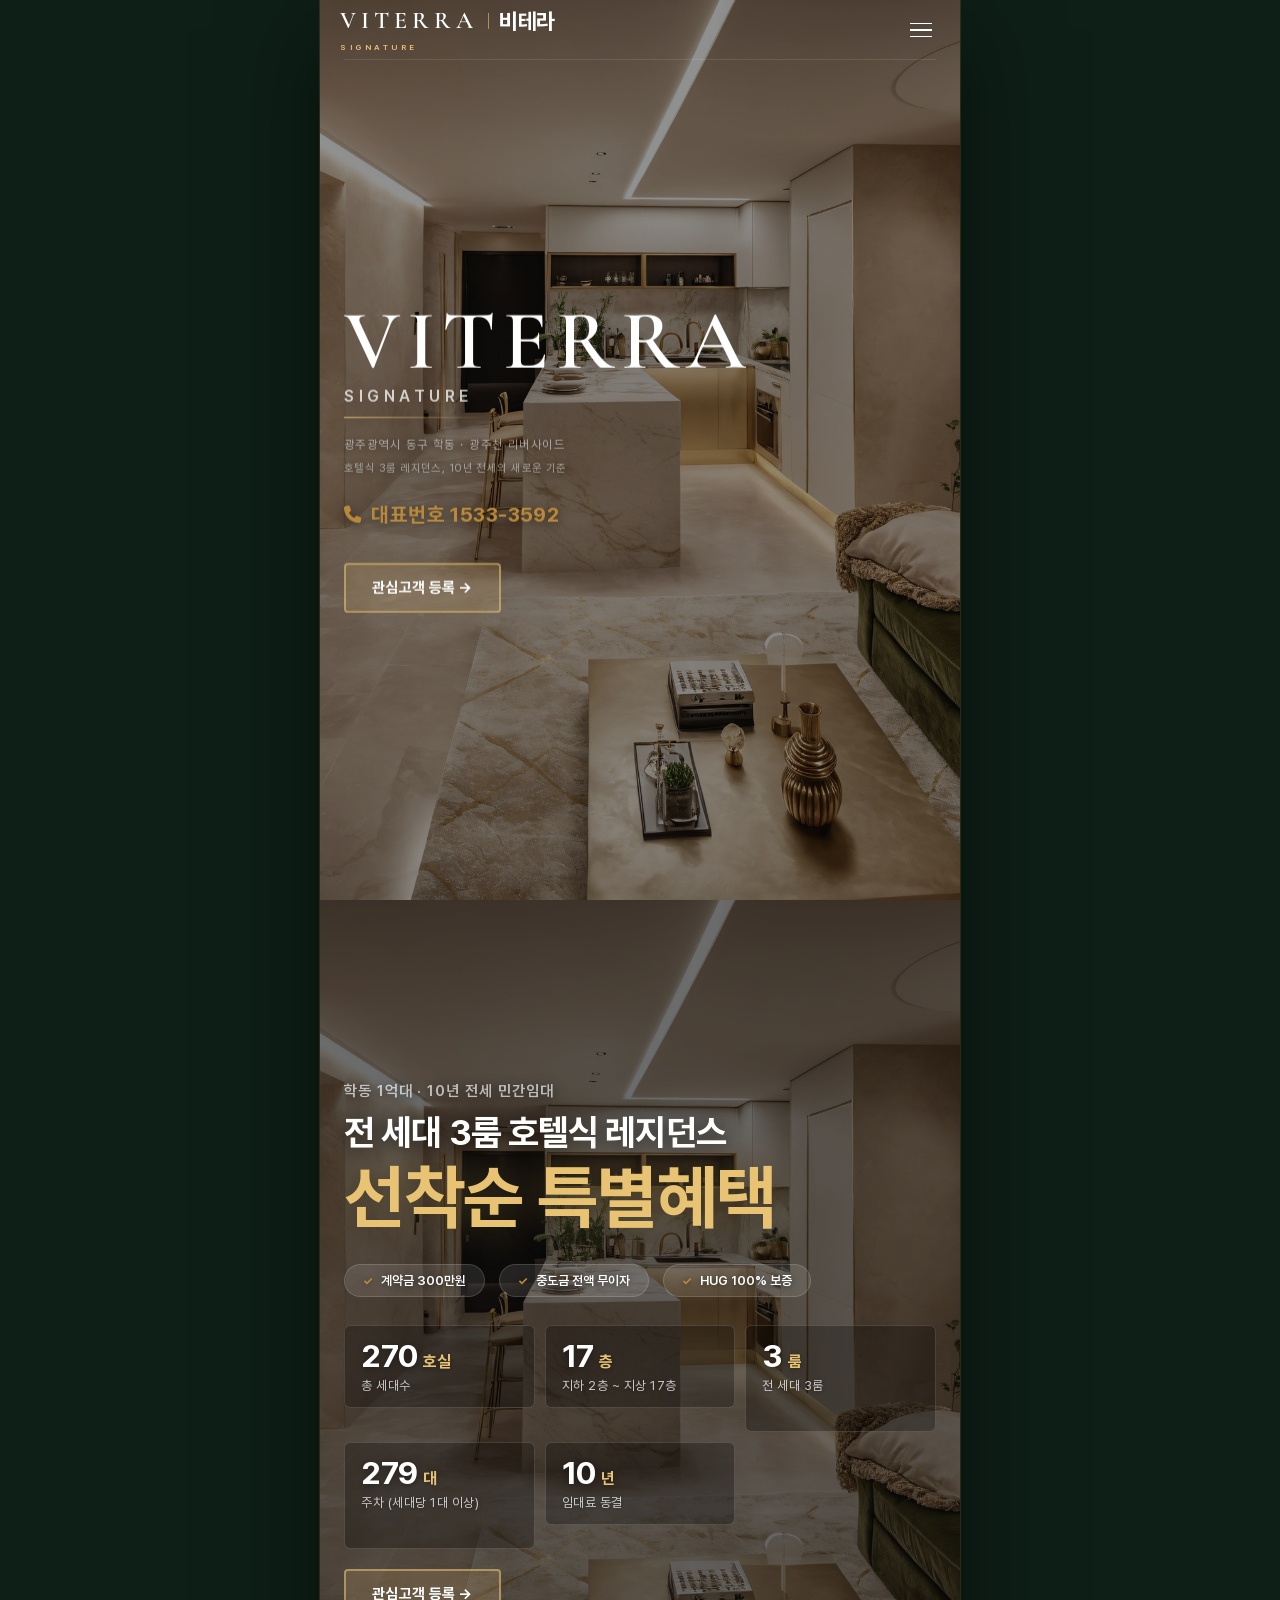
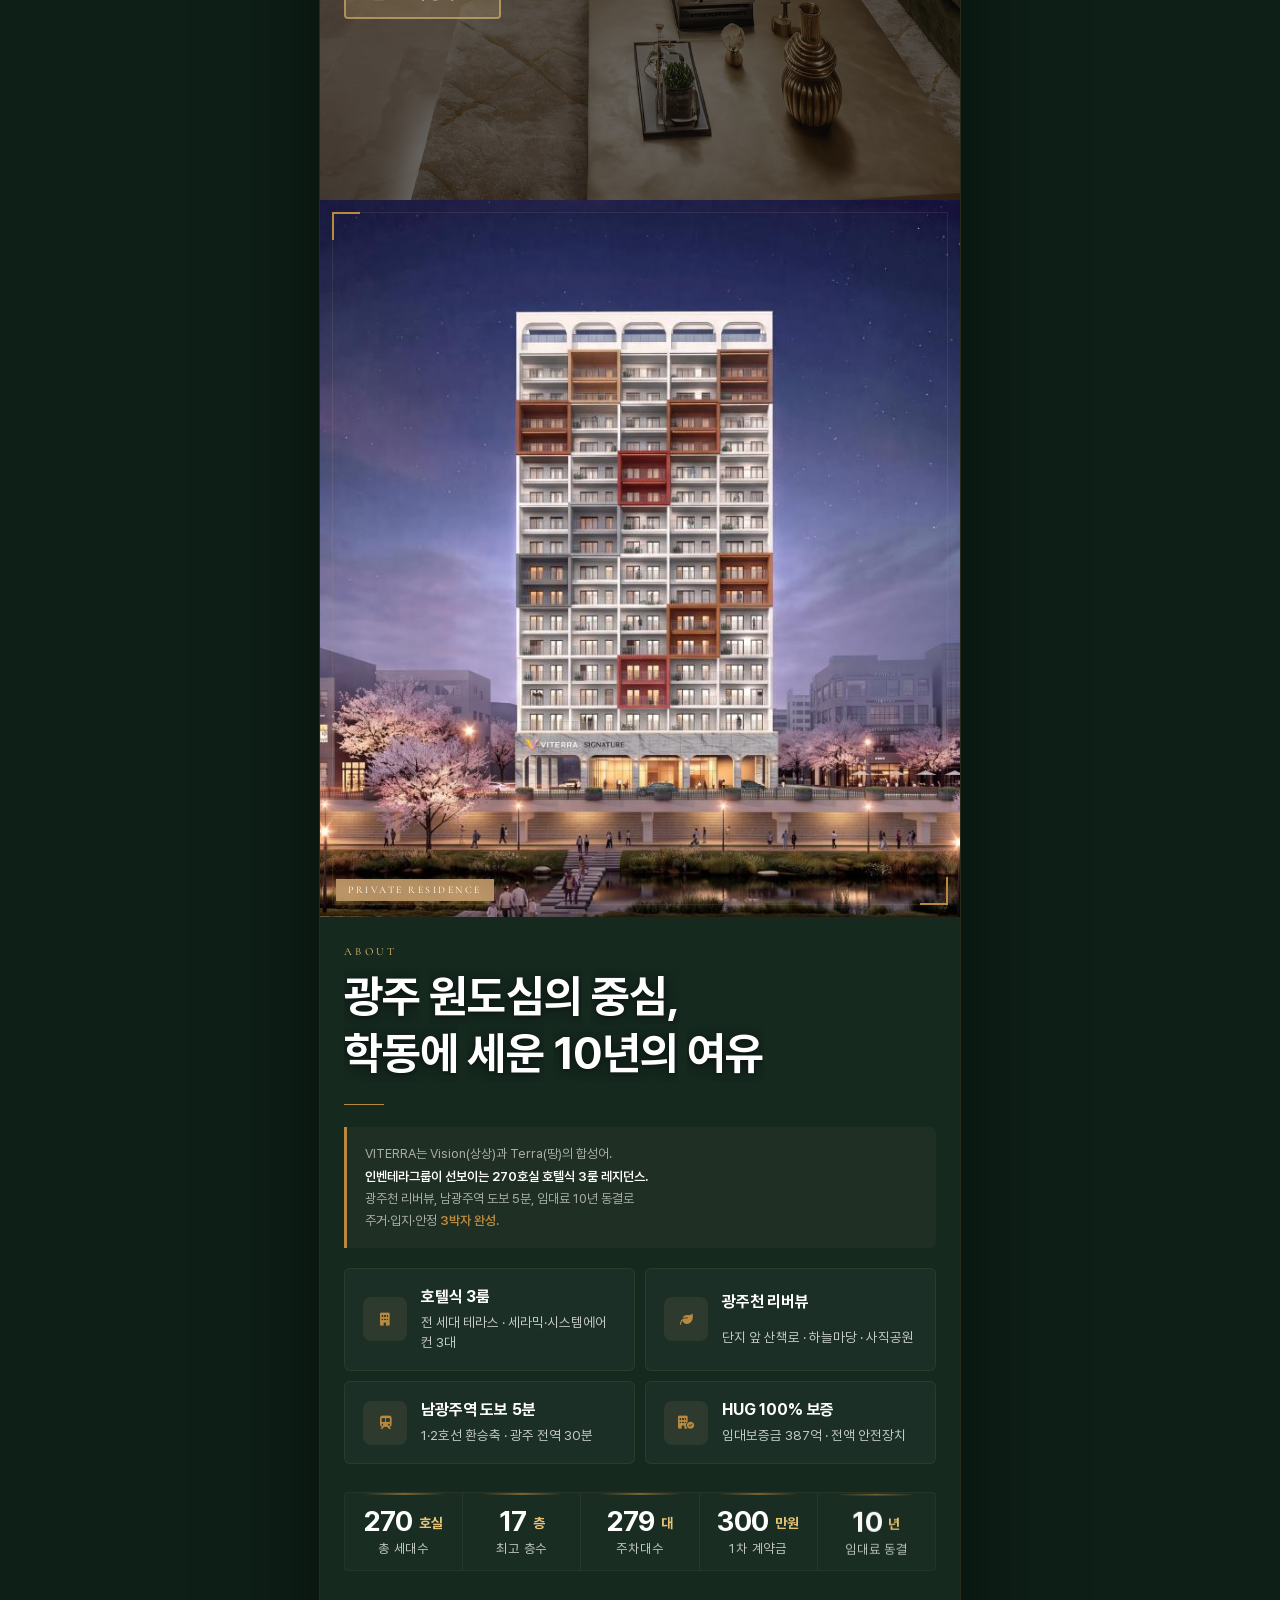
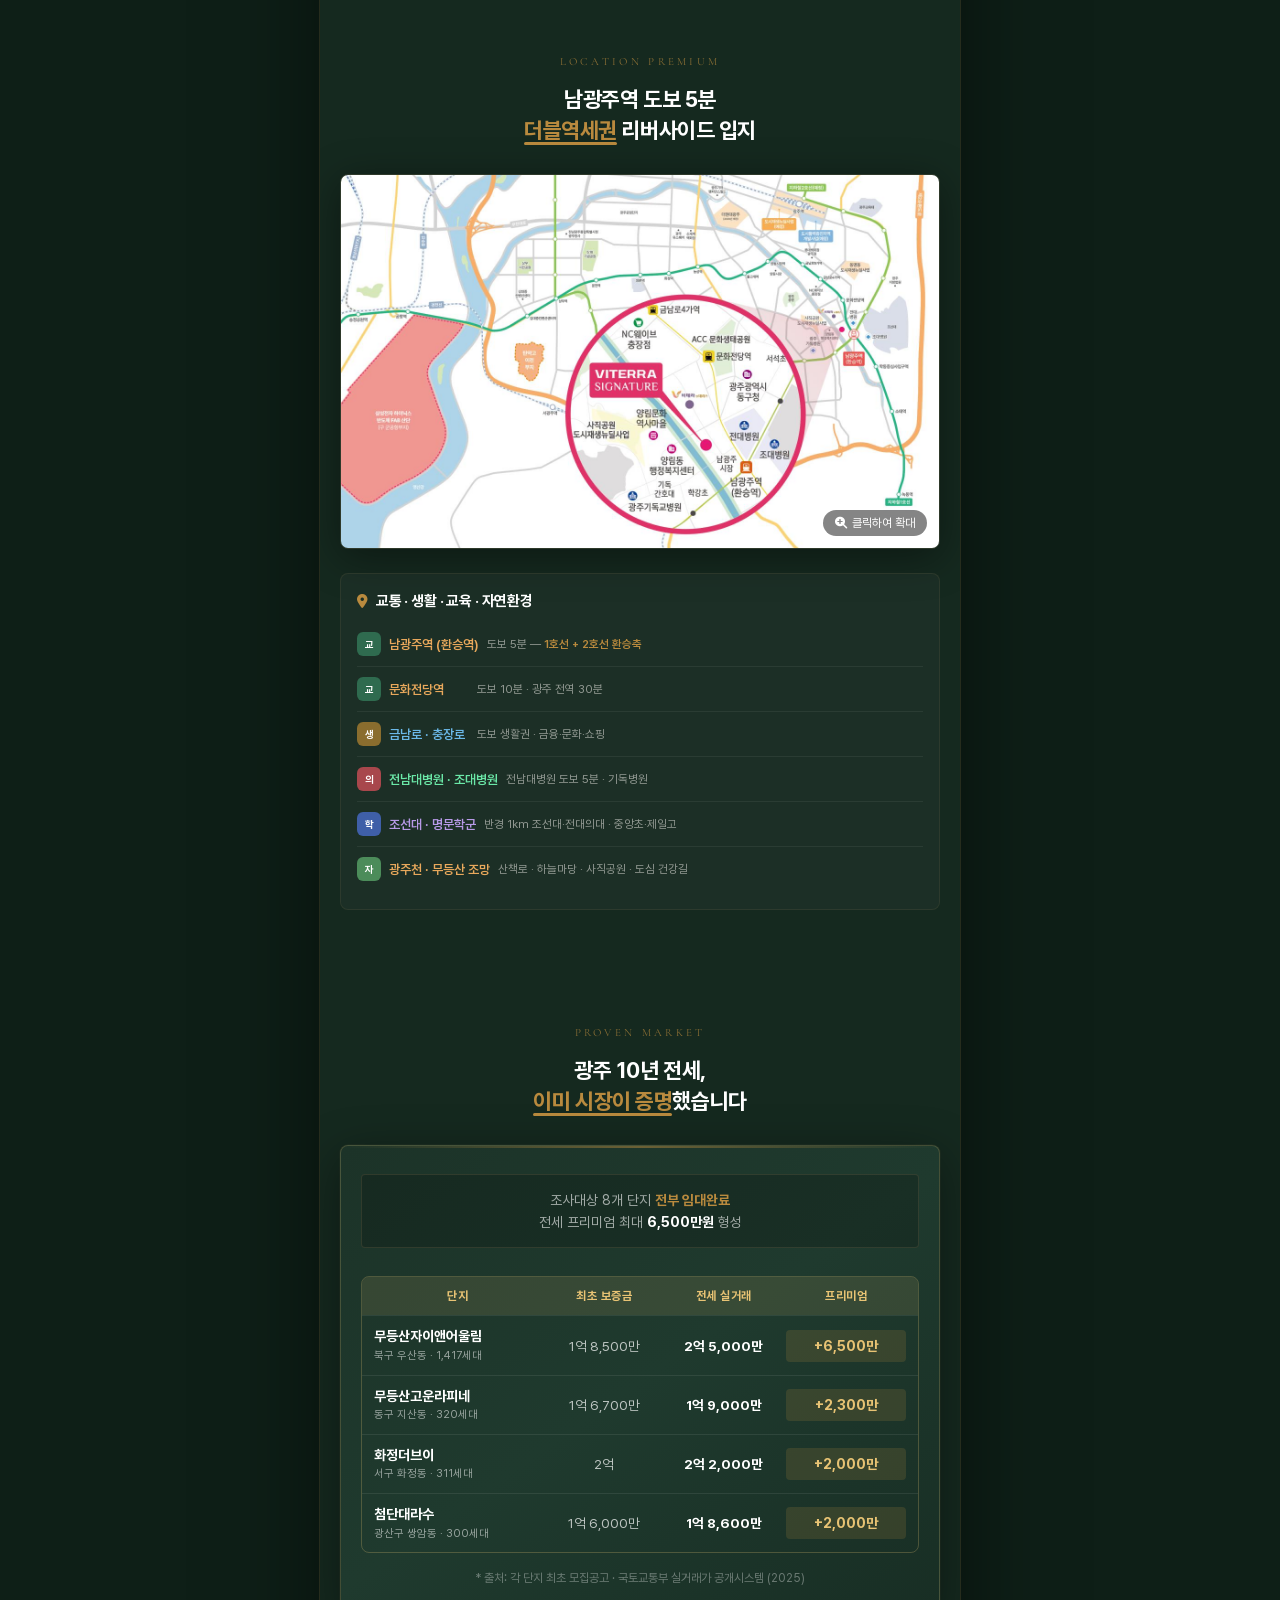
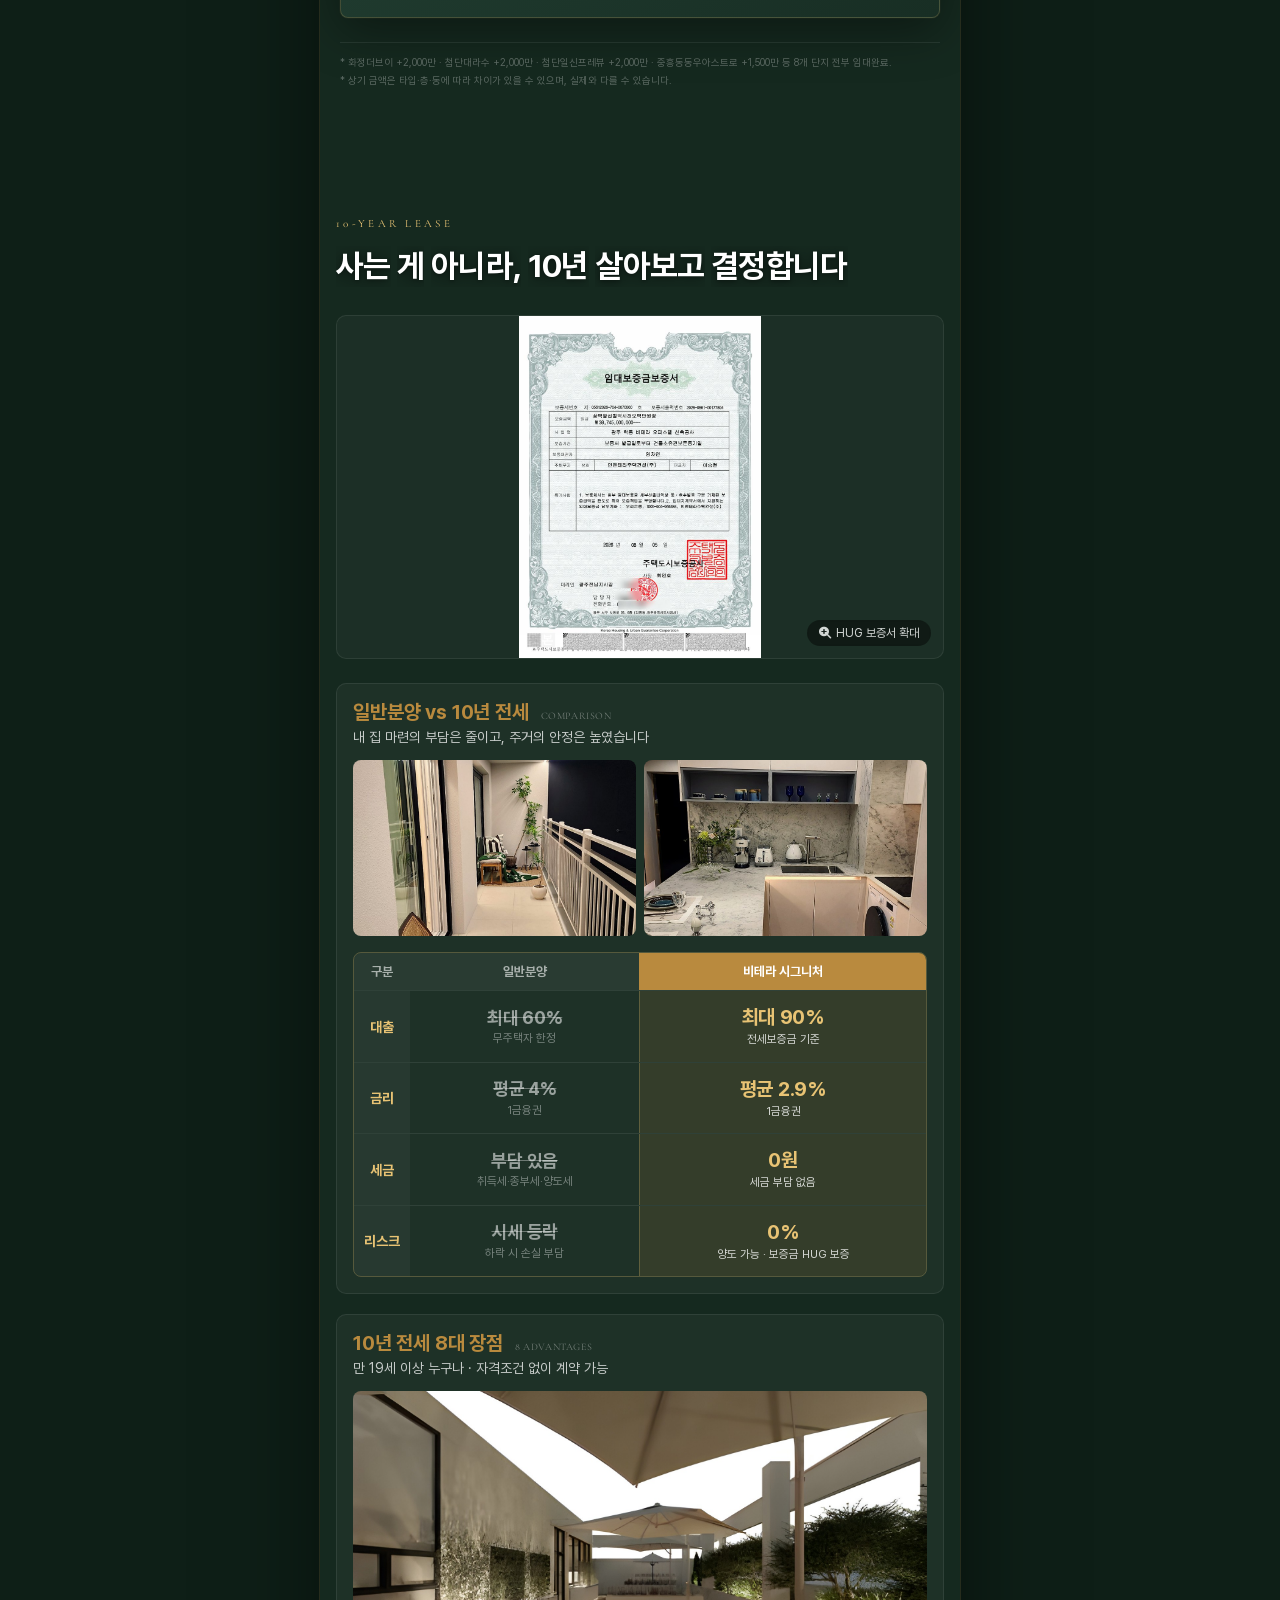
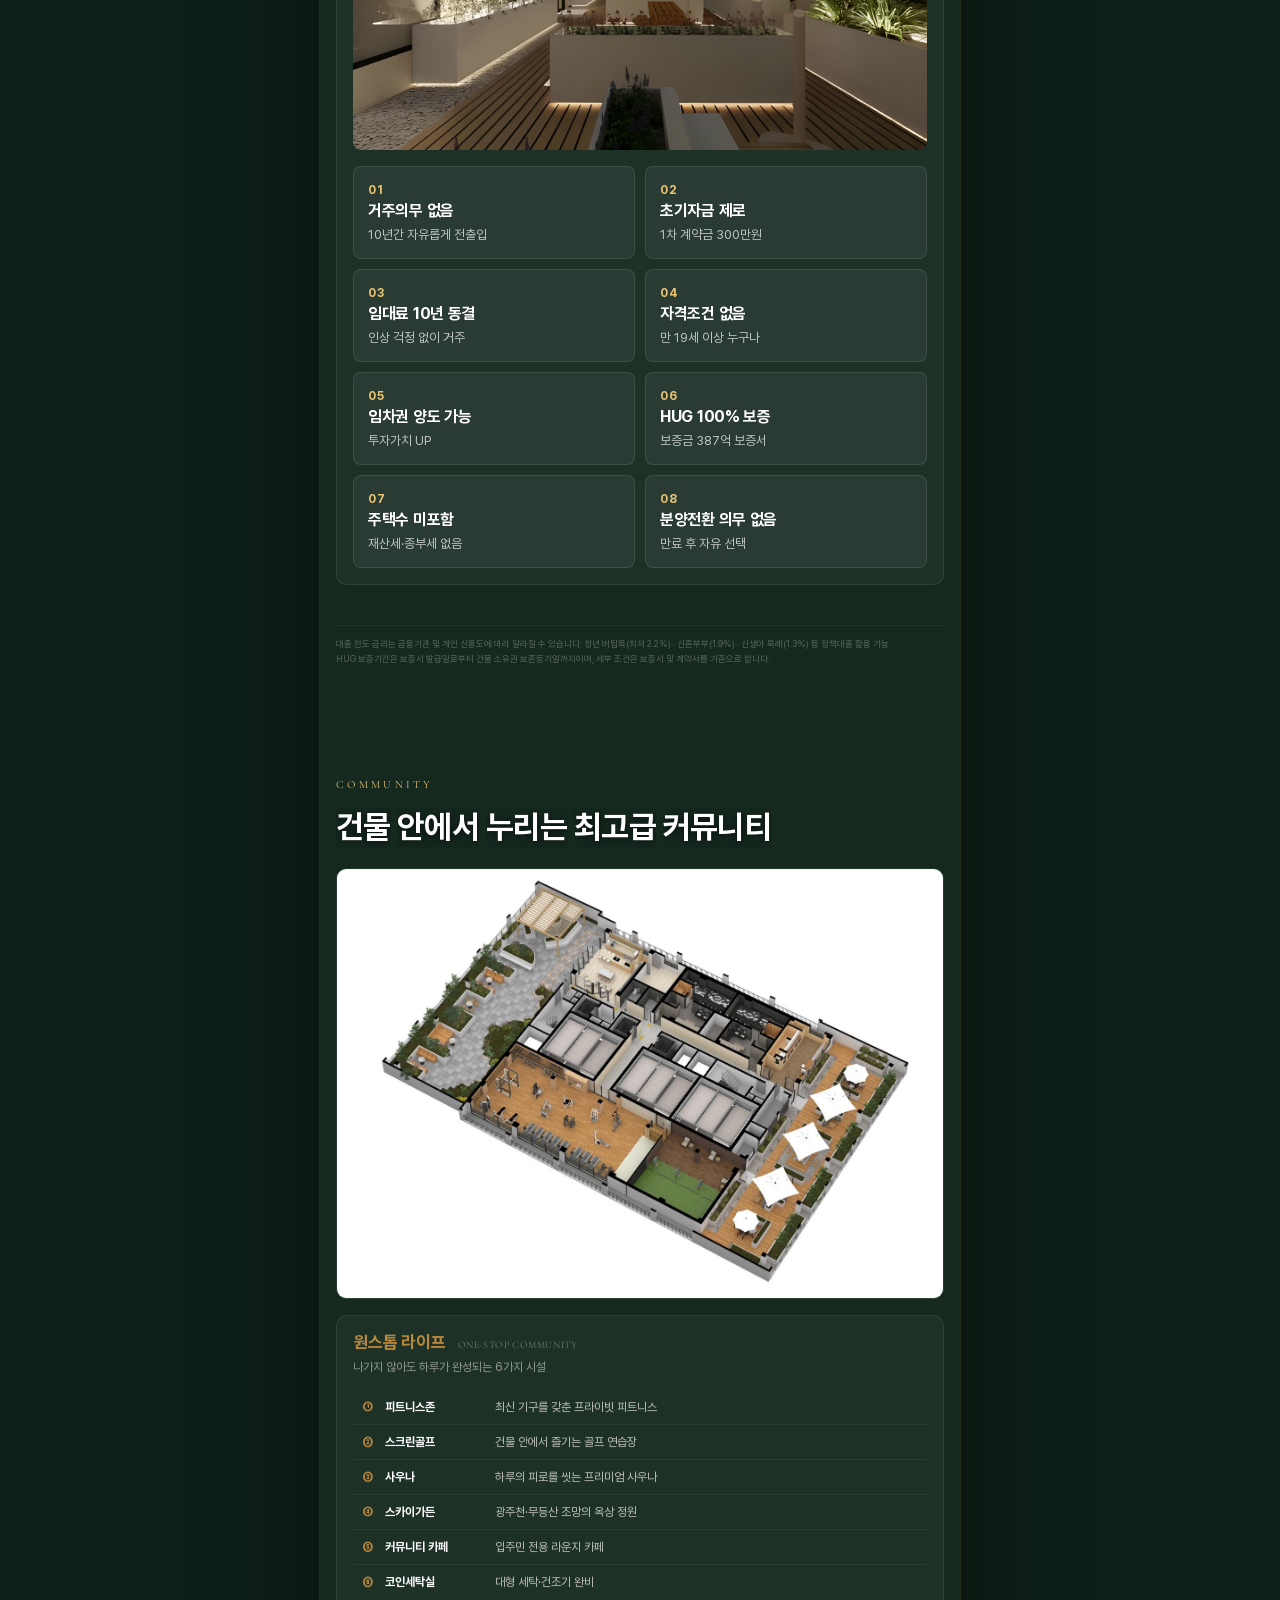
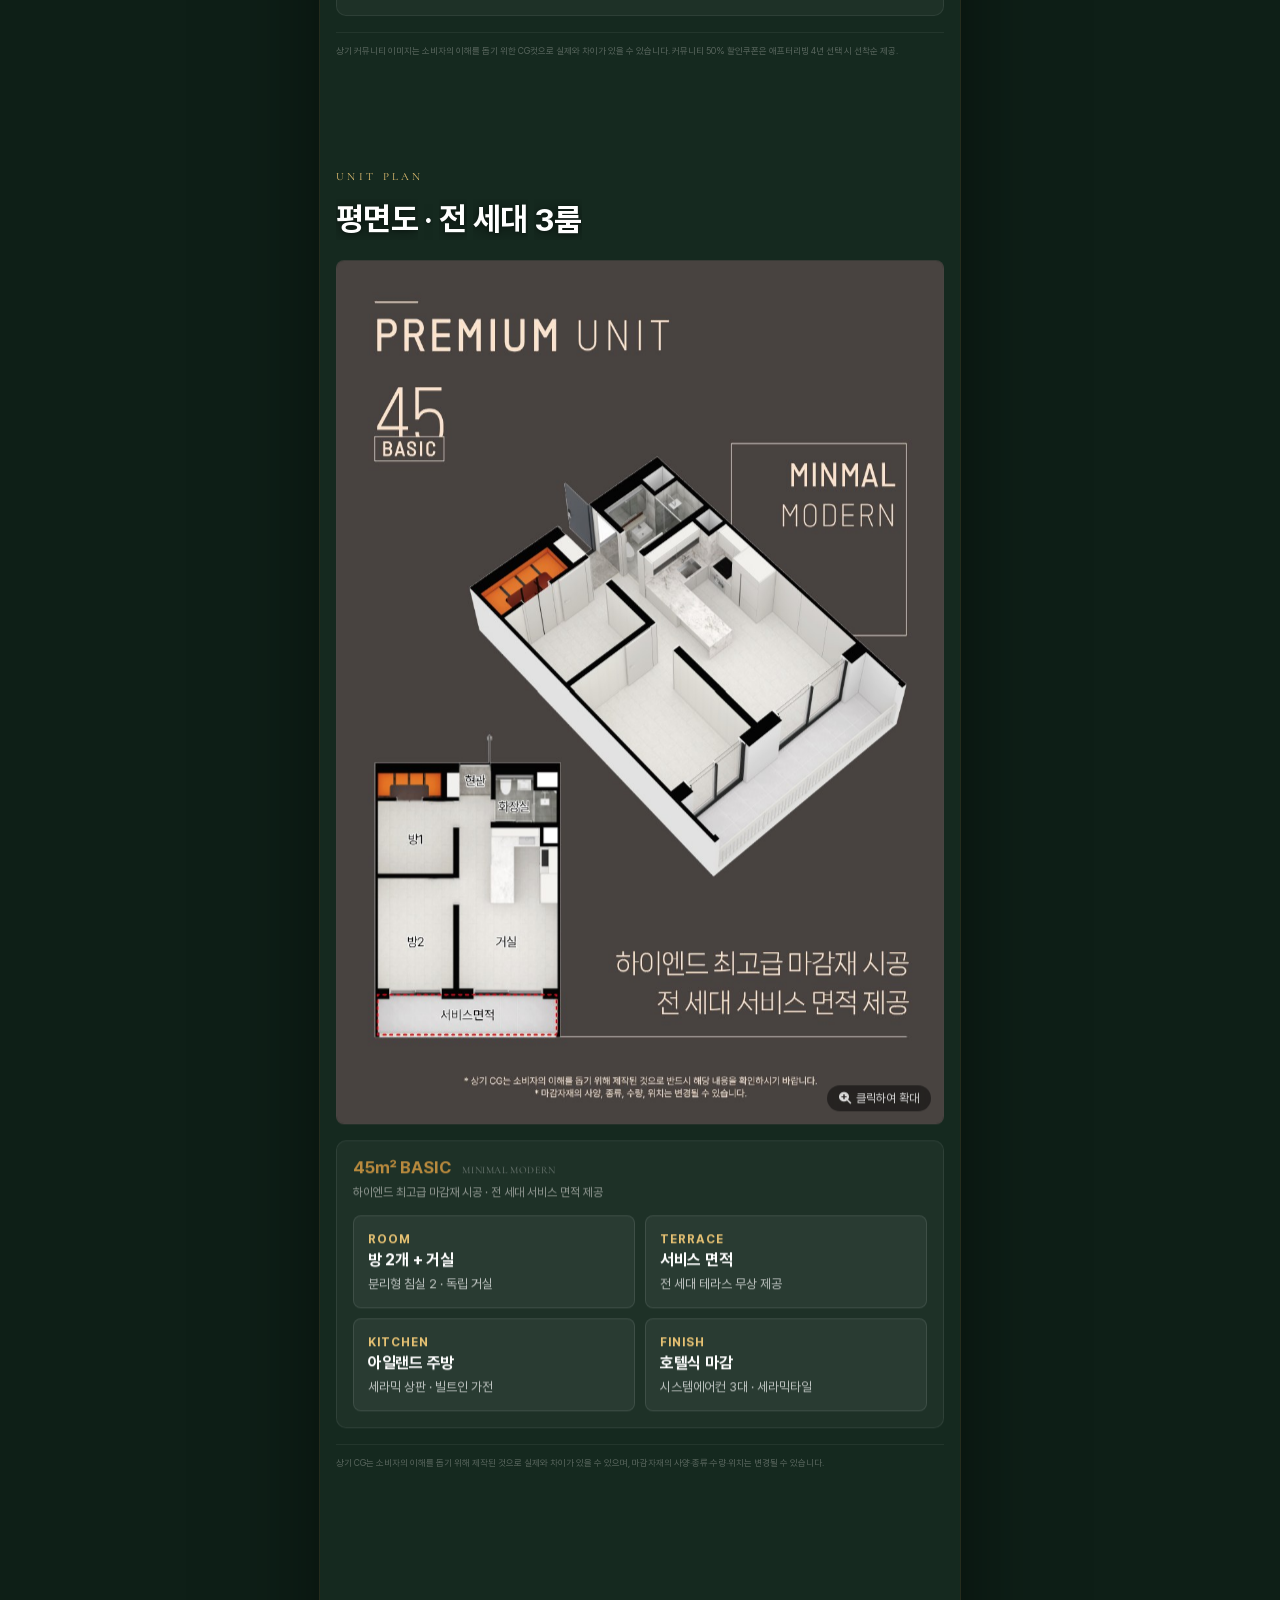
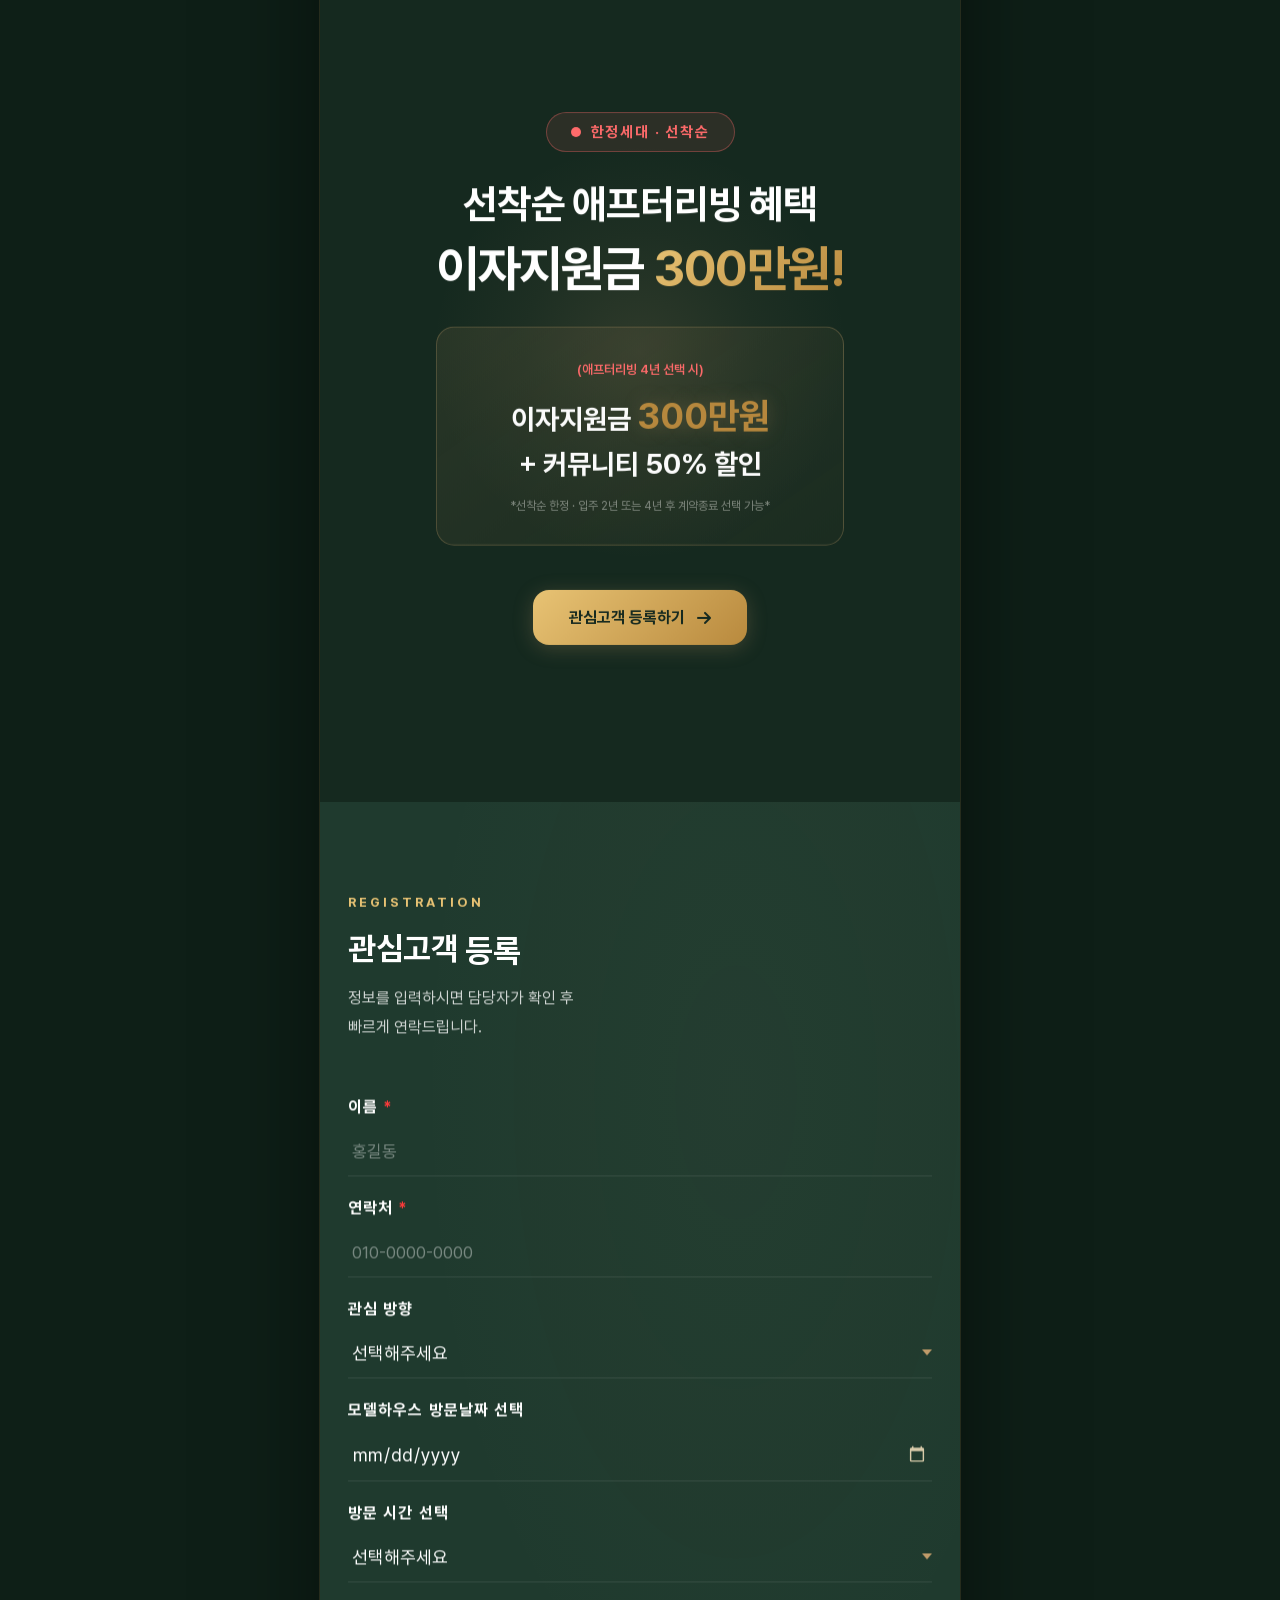
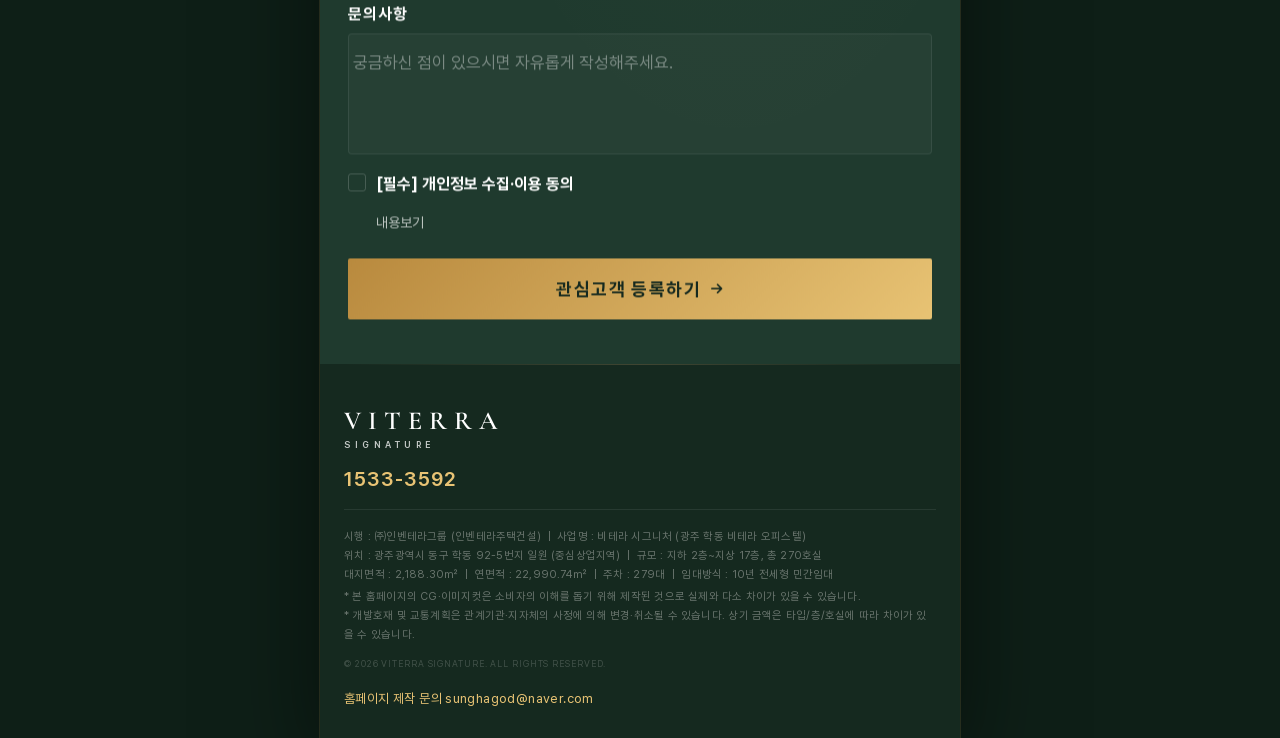
==== public/index.html @ c1ef3bd3 "코드리뷰 반영: 폼 응답 판독(cors), GAS 가드 우선·락·검증후 카운트·기록후 중복키, gas/ 배포 제외(public/ 분리), CSP 단일화 Co-Authored-By:" ====
<!DOCTYPE html>
<html lang="ko">
<head>
  <meta charset="UTF-8">
  <meta name="viewport" content="width=device-width, initial-scale=1.0">
  <meta name="description" content="비테라 시그니처 — 광주 동구 학동 1억대 10년 전세, 전 세대 3룸 호텔식 레지던스. 계약금 300만원, 중도금 무이자, HUG 100% 보증">
  <meta property="og:title" content="비테라 시그니처 | 학동 1억대 10년 전세 · 호텔식 3룸 레지던스">
  <meta property="og:description" content="광주 동구 학동 270호실 — 계약금 300만원, 중도금 무이자, HUG 100% 보증, 임대료 10년 동결">
  <meta property="og:image" content="https://viterra-signature.com/assets/img/og-image.jpg">
  <meta property="og:image:width" content="1200">
  <meta property="og:image:height" content="630">
  <meta property="og:image:type" content="image/jpeg">
  <meta property="og:url" content="https://viterra-signature.com">
  <meta property="og:site_name" content="비테라 시그니처">
  <meta name="twitter:title" content="비테라 시그니처 | 학동 1억대 10년 전세 · 호텔식 3룸 레지던스">
  <meta name="twitter:description" content="전 세대 3룸 호텔식 레지던스 · 계약금 300만원 · 중도금 무이자 · HUG 100% 보증 · 대표번호 1533-3592">
  <meta name="twitter:image" content="https://viterra-signature.com/assets/img/og-image.jpg">
  <link rel="canonical" href="https://viterra-signature.com">
  <meta property="og:type" content="website">
  <meta property="og:locale" content="ko_KR">
  <meta name="twitter:card" content="summary_large_image">
  <meta name="referrer" content="strict-origin-when-cross-origin">
  <title>비테라 시그니처 | 학동 1억대 10년 전세 · 호텔식 3룸 레지던스</title>
  <link rel="preload" href="css/fonts/Pretendard-Regular.woff2" as="font" type="font/woff2" crossorigin>
  <link rel="preload" href="css/webfonts/fa-solid-900.woff2" as="font" type="font/woff2" crossorigin>
  <link rel="stylesheet" href="css/fonts.css?v=2">
  <link rel="stylesheet" href="css/fa.local.css?v=20260402">
  <link rel="stylesheet" href="css/style.css?v=v4a">
  <link rel="stylesheet" href="css/theme.css?v=21">
</head>
<body>

<!-- ── 커스텀 커서 ──────────────────────────── -->
<div id="cursor">
  <div class="cursor-ring"></div>
  <div class="cursor-dot"></div>
</div>

<!-- ── 헤더 ───────────────────────────────── -->
<header id="header" data-theme="dark">
  <div class="hd-inner">
    <a class="logo" id="logoLink">
      <span class="brand-mark brand-mark--ko"><span class="bm-row"><span class="bm-en">VITERRA</span><span class="bm-sep"></span><span class="bm-ko">비테라</span></span><span class="bm-sub">SIGNATURE</span></span>
    </a>
    <nav class="gnb" aria-label="메인 내비게이션">
      <a data-go="1" role="button" tabindex="0">단지소개</a>
      <a data-go="2" role="button" tabindex="0">입지환경</a>
      <a data-go="3" role="button" tabindex="0">10년전세</a>
      <a data-go="5" role="button" tabindex="0">평면도</a>
      <a data-go="7" role="button" tabindex="0" class="gnb-cta">관심고객</a>
    </nav>
    <div class="hd-right">
      <a href="tel:15333592" class="hd-tel"><i class="fa-solid fa-phone"></i><span>1533-3592</span></a>
      <button class="ham" id="ham" aria-label="메뉴 열기" aria-expanded="false"><span></span><span></span><span></span></button>
    </div>
  </div>
</header>

<!-- ── 도트 네비 ──────────────────────────── -->
<nav class="dots" id="dots" aria-label="페이지 네비게이션">
  <span class="dot on" data-go="0" role="button" aria-label="히어로"></span>
  <span class="dot" data-go="1" role="button" aria-label="단지소개"></span>
  <span class="dot" data-go="2" role="button" aria-label="입지환경"></span>
  <span class="dot" data-go="3" role="button" aria-label="10년전세"></span>
  <span class="dot" data-go="4" role="button" aria-label="커뮤니티"></span>
  <span class="dot" data-go="5" role="button" aria-label="평면도"></span>
  <span class="dot" data-go="6" role="button" aria-label="선착순혜택"></span>
</nav>

<!-- ── 모바일 메뉴 ────────────────────────── -->
<div class="mmenu" id="mmenu">
  <div class="mmenu-inner">
    <ul>
      <li><a data-go="1"><em>01</em> 단지소개</a></li>
      <li><a data-go="2"><em>02</em> 입지환경</a></li>
      <li><a data-go="3"><em>03</em> 10년 전세란</a></li>
      <li><a data-go="4"><em>04</em> 커뮤니티</a></li>
      <li><a data-go="5"><em>05</em> 평면도</a></li>
      <li><a data-go="7"><em>06</em> 관심고객 등록</a></li>
    </ul>
    <div class="mmenu-foot">
      <p>Contact</p>
      <a href="tel:15333592">1533-3592</a>
      <small>광주광역시 동구 학동 92-5번지 일원</small>
    </div>
  </div>
</div>

<!-- ── 메인 컨테이너 ─────────────────────────── -->
<div id="wrap">

  <!-- ========================================
       S0 · HERO  (overlay 2단계)
       ======================================== -->
  <section class="sec s0" data-theme="dark" data-overlay="on">
    <div class="s0-bg"></div>
    <div class="s0-veil"></div>
    <div class="ov-progress s0-ov">
      <span class="ov-dot on"></span>
      <span class="ov-dot"></span>
    </div>
    <div class="overlay-stage">

      <!-- step 0 : 메인 타이틀 -->
      <div class="overlay-panel s0-panel" data-step="0" data-header="dark">
        <div class="s0-body">
          <div class="hero-brand-logo" data-fx="fade-up" data-delay="0.2" data-pre="0.25" data-main="1.1">
            <span class="brand-mark"><span class="bm-en">VITERRA</span><span class="bm-sub">SIGNATURE</span><span class="bm-line"></span></span>
          </div>
          <p class="eyebrow eyebrow--lg" data-fx="fade-up" data-delay="0.5" data-pre="0.25" data-main="0.9" data-cid="hero-eyebrow">
            광주광역시 동구 학동 &middot; 광주천 리버사이드
          </p>
          <p class="s0-sub" data-fx="fade-up" data-delay="0.8" data-pre="0.25" data-main="0.85" data-cid="hero-sub">
            호텔식 3룸 레지던스, 10년 전세의 새로운 기준
          </p>
          <a class="hero-tel" href="tel:15333592" data-fx="fade-up" data-delay="1.5" data-pre="0.2" data-main="0.8">
            <i class="fa-solid fa-phone"></i> 대표번호 1533-3592
          </a>
          <div class="s0-btns" data-fx="stagger" data-delay="1.6" data-pre="0.2" data-stagger="0.18" data-kid-y="24" data-main="0.8">
            <a class="btn-gold btn-hy" data-go="7">관심고객 등록 →</a>
          </div>
          <div class="scroll-ind">
            <span class="si-bar"></span>
            <span class="si-txt">SCROLL</span>
          </div>
        </div>
      </div>

      <!-- step 1 : 후킹 -->
      <div class="overlay-panel s0-panel s0-p2" data-step="1" data-header="dark">
        <div class="s0-body s0-body--hook">
          <p class="hero-top-label" data-fx="fade-up" data-delay="0.15" data-pre="0.2" data-main="0.8">
            학동 1억대 · 10년 전세 민간임대
          </p>
          <h2 class="hero-hook" data-fx="mask-up" data-delay="0.3" data-pre="0.2" data-main="0.9">
            <span class="hero-hook-sub">전 세대 3룸 호텔식 레지던스</span>
            <span class="hero-hook-main">선착순 특별혜택</span>
          </h2>
          <div class="hero-badges" data-fx="stagger" data-delay="0.7" data-pre="0.2" data-stagger="0.12" data-kid-y="16" data-main="0.8">
            <span class="hero-badge"><b class="hb-chk">&#10003;</b> 계약금 300만원</span>
            <span class="hero-badge"><b class="hb-chk">&#10003;</b> 중도금 전액 무이자</span>
            <span class="hero-badge"><b class="hb-chk">&#10003;</b> HUG 100% 보증</span>
          </div>
          <div class="hero-stats hero-stats--hook" data-fx="stagger" data-delay="1.0" data-pre="0.2" data-stagger="0.1" data-kid-y="20" data-main="0.9">
            <div class="hstat"><div class="hn"><b>270</b><span>호실</span></div><p>총 세대수</p></div>
            <div class="hstat"><div class="hn"><b>17</b><span>층</span></div><p>지하 2층 ~ 지상 17층</p></div>
            <div class="hstat"><div class="hn"><b>3</b><span>룸</span></div><p>전 세대 3룸</p></div>
            <div class="hstat"><div class="hn"><b>279</b><span>대</span></div><p>주차 (세대당 1대 이상)</p></div>
            <div class="hstat"><div class="hn"><b>10</b><span>년</span></div><p>임대료 동결</p></div>
          </div>
          <div class="s0-btns s0-btns--col" data-fx="stagger" data-delay="1.3" data-pre="0.2" data-stagger="0.15" data-kid-y="20" data-main="0.8">
            <a class="btn-gold btn-hy" data-go="7">관심고객 등록 →</a>
          </div>
        </div>
      </div>

    </div>
  </section>


  <!-- ========================================
       S1 · BRAND
       ======================================== -->
  <section class="sec s1" data-theme="dark">
    <span class="s1-ghost" aria-hidden="true">01</span>
    <div class="s1-img">
      <div class="s1-img-inner" data-cid-bg="brand-img"></div>
      <div class="s1-img-frame"></div>
      <span class="img-badge" data-fx="fade-up" data-delay="0.6" data-pre="0.2" data-main="0.7">Private Residence</span>
    </div>
    <div class="s1-txt">
      <p class="label wh" data-fx="fade-up" data-delay="0.1" data-pre="0.2" data-main="0.7">About</p>
      <h2 class="wh" data-fx="mask-up" data-delay="0.25" data-pre="0.2" data-main="0.9" data-cid="brand-title">
        광주 원도심의 중심,<br>학동에 세운 10년의 여유
      </h2>
      <span class="gline" data-fx="expand" data-delay="0.5" data-pre="0.1" data-main="0.8"></span>
      <div class="s1-highlight" data-fx="fade-up" data-delay="0.6" data-pre="0.2" data-main="0.8">
        <p>VITERRA는 Vision(상상)과 Terra(땅)의 합성어.<br><strong>인벤테라그룹이 선보이는 270호실 호텔식 3룸 레지던스.</strong><br>광주천 리버뷰, 남광주역 도보 5분, 임대료 10년 동결로<br>주거·입지·안정 <em>3박자 완성.</em></p>
      </div>
      <div class="s1-cards" data-fx="stagger" data-delay="0.75" data-pre="0.2" data-stagger="0.1" data-kid-y="20" data-main="0.8">
        <div class="s1-card">
          <div class="s1-card-icon"><i class="fa-solid fa-building"></i></div>
          <h4>호텔식 3룸</h4>
          <p>전 세대 테라스 · 세라믹·시스템에어컨 3대</p>
        </div>
        <div class="s1-card">
          <div class="s1-card-icon"><i class="fa-solid fa-leaf"></i></div>
          <h4>광주천 리버뷰</h4>
          <p>단지 앞 산책로 · 하늘마당 · 사직공원</p>
        </div>
        <div class="s1-card">
          <div class="s1-card-icon"><i class="fa-solid fa-train-subway"></i></div>
          <h4>남광주역 도보 5분</h4>
          <p>1·2호선 환승축 · 광주 전역 30분</p>
        </div>
        <div class="s1-card">
          <div class="s1-card-icon"><i class="fa-solid fa-building-circle-check"></i></div>
          <h4>HUG 100% 보증</h4>
          <p>임대보증금 387억 · 전액 안전장치</p>
        </div>
      </div>
      <div class="stats" data-fx="stagger" data-delay="0.85" data-pre="0.2" data-stagger="0.12" data-kid-y="20" data-main="0.8">
        <div class="stat">
          <div class="stat-num"><b class="cnt" data-to="270">0</b><span class="stat-unit">호실</span></div>
          <p>총 세대수</p>
        </div>
        <hr>
        <div class="stat">
          <div class="stat-num"><b class="cnt" data-to="17">0</b><span class="stat-unit">층</span></div>
          <p>최고 층수</p>
        </div>
        <hr>
        <div class="stat">
          <div class="stat-num"><b class="cnt" data-to="279">0</b><span class="stat-unit">대</span></div>
          <p>주차대수</p>
        </div>
        <hr>
        <div class="stat">
          <div class="stat-num"><b class="cnt" data-to="300">0</b><span class="stat-unit">만원</span></div>
          <p>1차 계약금</p>
        </div>
        <hr>
        <div class="stat">
          <div class="stat-num"><b class="cnt" data-to="10">0</b><span class="stat-unit">년</span></div>
          <p>임대료 동결</p>
        </div>
      </div>
    </div>
  </section>


  <!-- ========================================
       S2B · 입지환경 / 시장검증 (overlay 2단계)
       ======================================== -->
  <section class="sec s2b" data-theme="dark" data-overlay="on">
    <div class="ov-progress s2b-ov">
      <span class="ov-dot on"></span>
      <span class="ov-dot"></span>
    </div>
    <div class="overlay-stage">

      <!-- panel 0 : 입지 지도 + 생활환경 -->
      <div class="overlay-panel s2b-panel" data-step="0" data-header="dark">
        <div class="s2b-inner">
          <div class="s2b-head" data-fx="fade-up" data-delay="0.1" data-pre="0.25" data-main="0.9">
            <p class="label">Location Premium</p>
            <h2>남광주역 도보 5분<br><em class="s2b-em">더블역세권</em> 리버사이드 입지</h2>
          </div>
          <div class="s2b-content-map">
            <div class="s2b-map" data-fx="fade-up" data-delay="0.3" data-pre="0.2" data-main="0.9"
                 onclick="document.getElementById('lightbox').classList.add('active')">
              <img class="s2b-map-img" src="assets/img/map-wide.jpg" alt="광역 입지도" data-cid-img="school-map" loading="lazy">
              <div class="s2b-map-zoom"><i class="fa-solid fa-search-plus"></i> 클릭하여 확대</div>
            </div>
            <div class="s2b-school-table" data-fx="fade-up" data-delay="0.4" data-pre="0.2" data-main="0.9">
              <h3 class="s2b-school-title"><i class="fa-solid fa-location-dot"></i> 교통 · 생활 · 교육 · 자연환경</h3>
              <ul class="s2b-school-list">
                <li>
                  <span class="sch-badge sch-tr">교</span>
                  <span class="sch-name sch-name--elem">남광주역 (환승역)</span>
                  <span class="sch-detail">도보 5분 — <em>1호선 + 2호선 환승축</em></span>
                </li>
                <li>
                  <span class="sch-badge sch-tr">교</span>
                  <span class="sch-name sch-name--elem">문화전당역</span>
                  <span class="sch-detail">도보 10분 · 광주 전역 30분</span>
                </li>
                <li>
                  <span class="sch-badge sch-lf">생</span>
                  <span class="sch-name sch-name--mid">금남로 · 충장로</span>
                  <span class="sch-detail">도보 생활권 · 금융·문화·쇼핑</span>
                </li>
                <li>
                  <span class="sch-badge sch-md">의</span>
                  <span class="sch-name sch-name--high">전남대병원 · 조대병원</span>
                  <span class="sch-detail">전남대병원 도보 5분 · 기독병원</span>
                </li>
                <li>
                  <span class="sch-badge sch-ed">학</span>
                  <span class="sch-name sch-name--univ">조선대 · 명문학군</span>
                  <span class="sch-detail">반경 1km 조선대·전대의대 · 중앙초·제일고</span>
                </li>
                <li>
                  <span class="sch-badge sch-na">자</span>
                  <span class="sch-name sch-name--elem">광주천 · 무등산 조망</span>
                  <span class="sch-detail">산책로 · 하늘마당 · 사직공원 · 도심 건강길</span>
                </li>
              </ul>
            </div>
          </div>
        </div>
      </div>

      <!-- panel 1 : 시장 검증 그래프 -->
      <div class="overlay-panel s2b-panel" data-step="1" data-header="dark">
        <div class="s2b-inner s2b-inner--chart">
          <div class="s2b-head" data-fx="fade-up" data-delay="0.1" data-pre="0.25" data-main="0.9">
            <p class="label">Proven Market</p>
            <h2>광주 10년 전세,<br><em class="s2b-em">이미 시장이 증명</em>했습니다</h2>
          </div>
          <div class="s2b-chart" data-fx="fade-up" data-delay="0.3" data-pre="0.2" data-main="0.9">
            <div class="s2b-chart-sub">
              조사대상 8개 단지 <em>전부 임대완료</em><br>
              전세 프리미엄 최대 <strong>6,500만원</strong> 형성
            </div>
            <div class="pm-list">
              <div class="pm-head"><span>단지</span><span>최초 보증금</span><span>전세 실거래</span><span>프리미엄</span></div>
              <div class="pm-row"><b>무등산자이앤어울림<small>북구 우산동 · 1,417세대</small></b><span>1억 8,500만</span><span class="pm-now">2억 5,000만</span><em>+6,500만</em></div>
              <div class="pm-row"><b>무등산고운라피네<small>동구 지산동 · 320세대</small></b><span>1억 6,700만</span><span class="pm-now">1억 9,000만</span><em>+2,300만</em></div>
              <div class="pm-row"><b>화정더브이<small>서구 화정동 · 311세대</small></b><span>2억</span><span class="pm-now">2억 2,000만</span><em>+2,000만</em></div>
              <div class="pm-row"><b>첨단대라수<small>광산구 쌍암동 · 300세대</small></b><span>1억 6,000만</span><span class="pm-now">1억 8,600만</span><em>+2,000만</em></div>
            </div>
            <p class="s2b-source">* 출처: 각 단지 최초 모집공고 · 국토교통부 실거래가 공개시스템 (2025)</p>
          </div>
          <div class="s2b-disclaimers">
            <p>* 화정더브이 +2,000만 · 첨단대라수 +2,000만 · 첨단일신프레뷰 +2,000만 · 중흥동동우아스트로 +1,500만 등 8개 단지 전부 임대완료.</p>
            <p>* 상기 금액은 타입·층·동에 따라 차이가 있을 수 있으며, 실제와 다를 수 있습니다.</p>
          </div>
        </div>
      </div>

    </div>
  </section>


  <!-- ========================================
       S4 · 10년 전세란?
       ======================================== -->
  <section class="sec s4 s4--park" data-theme="dark">
    <div class="s4-inner">
      <div class="s4-head">
        <p class="label wh" data-fx="fade-up" data-delay="0.1" data-pre="0.2" data-main="0.7">10-YEAR LEASE</p>
        <h2 class="wh" data-fx="mask-up" data-delay="0.25" data-pre="0.2" data-main="0.9">사는 게 아니라, 10년 살아보고 결정합니다</h2>
      </div>

      <!-- HUG 보증서 -->
      <div class="s4-park-map" data-fx="fade-up" data-delay="0.4" data-pre="0.2" data-main="0.9"
           onclick="document.getElementById('lightbox-park').classList.add('active')">
        <img src="assets/img/hug.jpg" alt="HUG 임대보증금 보증서 387억 4,500만원" loading="lazy">
        <div class="s2b-map-zoom"><i class="fa-solid fa-search-plus"></i> HUG 보증서 확대</div>
      </div>

      <div class="s4-zones" data-fx="fade-up" data-delay="0.6" data-pre="0.2" data-main="0.9">

        <!-- 일반분양 vs 10년전세 -->
        <div class="s4-zone">
          <div class="s4-zone-head">
            <h3><span class="zone-name">일반분양 vs 10년 전세</span> <span class="zone-en">COMPARISON</span></h3>
            <p>내 집 마련의 부담은 줄이고, 주거의 안정은 높였습니다</p>
          </div>
          <div class="s4-zone-photos">
            <figure><img src="assets/img/balcony.jpg" alt="전 세대 테라스" loading="lazy"></figure>
            <figure><img src="assets/img/kitchen.jpg" alt="호텔식 주방 마감" loading="lazy"></figure>
          </div>
          <div class="cmp2">
            <div class="cmp2-head"><span>구분</span><span>일반분양</span><span class="hi">비테라 시그니처</span></div>
            <div class="cmp2-row"><span class="k">대출</span><span class="a"><b>최대 60%</b><small>무주택자 한정</small></span><span class="b"><b>최대 90%</b><small>전세보증금 기준</small></span></div>
            <div class="cmp2-row"><span class="k">금리</span><span class="a"><b>평균 4%</b><small>1금융권</small></span><span class="b"><b>평균 2.9%</b><small>1금융권</small></span></div>
            <div class="cmp2-row"><span class="k">세금</span><span class="a"><b>부담 있음</b><small>취득세·종부세·양도세</small></span><span class="b"><b>0원</b><small>세금 부담 없음</small></span></div>
            <div class="cmp2-row"><span class="k">리스크</span><span class="a"><b>시세 등락</b><small>하락 시 손실 부담</small></span><span class="b"><b>0%</b><small>양도 가능 · 보증금 HUG 보증</small></span></div>
          </div>
        </div>

        <!-- 8대 장점 -->
        <div class="s4-zone">
          <div class="s4-zone-head">
            <h3><span class="zone-name">10년 전세 8대 장점</span> <span class="zone-en">8 ADVANTAGES</span></h3>
            <p>만 19세 이상 누구나 · 자격조건 없이 계약 가능</p>
          </div>
          <div class="s4-zone-photos s4-zone-photos--single">
            <figure><img src="assets/img/c-skygarden.jpg" alt="스카이가든" loading="lazy"></figure>
          </div>
          <div class="adv2">
            <div class="adv2-c"><i>01</i><b>거주의무 없음</b><span>10년간 자유롭게 전출입</span></div>
            <div class="adv2-c"><i>02</i><b>초기자금 제로</b><span>1차 계약금 300만원</span></div>
            <div class="adv2-c"><i>03</i><b>임대료 10년 동결</b><span>인상 걱정 없이 거주</span></div>
            <div class="adv2-c"><i>04</i><b>자격조건 없음</b><span>만 19세 이상 누구나</span></div>
            <div class="adv2-c"><i>05</i><b>임차권 양도 가능</b><span>투자가치 UP</span></div>
            <div class="adv2-c"><i>06</i><b>HUG 100% 보증</b><span>보증금 387억 보증서</span></div>
            <div class="adv2-c"><i>07</i><b>주택수 미포함</b><span>재산세·종부세 없음</span></div>
            <div class="adv2-c"><i>08</i><b>분양전환 의무 없음</b><span>만료 후 자유 선택</span></div>
          </div>
        </div>

        <div class="s4-park-disclaimer">
          <p>대출 한도·금리는 금융기관 및 개인 신용도에 따라 달라질 수 있습니다. 청년 버팀목(최저 2.2%) · 신혼부부(1.9%) · 신생아 특례(1.3%) 등 정책대출 활용 가능.</p>
          <p>HUG 보증기간은 보증서 발급일로부터 건물 소유권 보존등기일까지이며, 세부 조건은 보증서 및 계약서를 기준으로 합니다.</p>
        </div>

      </div>
    </div>
  </section>


  <!-- ========================================
       S4B · 커뮤니티
       ======================================== -->
  <section class="sec s4b" data-theme="dark">
    <div class="s4b-inner">
      <div class="s4b-head">
        <p class="label wh" data-fx="fade-up" data-delay="0.1" data-pre="0.2" data-main="0.7">COMMUNITY</p>
        <h2 class="wh" data-fx="mask-up" data-delay="0.25" data-pre="0.2" data-main="0.9">건물 안에서 누리는 최고급 커뮤니티</h2>
      </div>

      <div class="s4b-content" data-fx="fade-up" data-delay="0.4" data-pre="0.2" data-main="0.9">
        <div class="s4b-img">
          <img src="assets/img/community-3d.jpg" alt="커뮤니티 시설 배치도" loading="lazy">
        </div>
        <div class="s4b-info">
          <div class="s4b-zone-head">
            <h3><span class="zone-name">원스톱 라이프</span> <span class="zone-en">ONE-STOP COMMUNITY</span></h3>
            <p>나가지 않아도 하루가 완성되는 6가지 시설</p>
          </div>
          <table class="s4b-tbl">
            <tr><td class="zt-n">①</td><td class="zt-nm">피트니스존</td><td>최신 기구를 갖춘 프라이빗 피트니스</td></tr>
            <tr><td class="zt-n">②</td><td class="zt-nm">스크린골프</td><td>건물 안에서 즐기는 골프 연습장</td></tr>
            <tr><td class="zt-n">③</td><td class="zt-nm">사우나</td><td>하루의 피로를 씻는 프리미엄 사우나</td></tr>
            <tr><td class="zt-n">④</td><td class="zt-nm">스카이가든</td><td>광주천·무등산 조망의 옥상 정원</td></tr>
            <tr><td class="zt-n">⑤</td><td class="zt-nm">커뮤니티 카페</td><td>입주민 전용 라운지 카페</td></tr>
            <tr><td class="zt-n">⑥</td><td class="zt-nm">코인세탁실</td><td>대형 세탁·건조기 완비</td></tr>
          </table>
        </div>
      </div>

      <div class="s4b-disclaimer">
        <p>상기 커뮤니티 이미지는 소비자의 이해를 돕기 위한 CG컷으로 실제와 차이가 있을 수 있습니다. 커뮤니티 50% 할인쿠폰은 애프터리빙 4년 선택 시 선착순 제공.</p>
      </div>
    </div>
  </section>


  <!-- ========================================
       FP · 평면도
       ======================================== -->
  <section class="sec s4b sfp2" data-theme="dark">
    <div class="s4b-inner">
      <div class="s4b-head">
        <p class="label wh" data-fx="fade-up" data-delay="0.1" data-pre="0.2" data-main="0.7">UNIT PLAN</p>
        <h2 class="wh" data-fx="mask-up" data-delay="0.25" data-pre="0.2" data-main="0.9">평면도 · 전 세대 3룸</h2>
      </div>
      <div class="s4b-content" data-fx="fade-up" data-delay="0.4" data-pre="0.2" data-main="0.9">
        <div class="s4b-img sfp2-img" onclick="document.getElementById('lightbox-fp').classList.add('active')">
          <img src="assets/img/floorplan-45.jpg" alt="45㎡ BASIC 평면도" loading="lazy">
          <div class="s2b-map-zoom"><i class="fa-solid fa-search-plus"></i> 클릭하여 확대</div>
        </div>
        <div class="s4b-info">
          <div class="s4b-zone-head">
            <h3><span class="zone-name">45㎡ BASIC</span> <span class="zone-en">MINIMAL MODERN</span></h3>
            <p>하이엔드 최고급 마감재 시공 · 전 세대 서비스 면적 제공</p>
          </div>
          <div class="adv2 sfp2-grid">
            <div class="adv2-c"><i>ROOM</i><b>방 2개 + 거실</b><span>분리형 침실 2 · 독립 거실</span></div>
            <div class="adv2-c"><i>TERRACE</i><b>서비스 면적</b><span>전 세대 테라스 무상 제공</span></div>
            <div class="adv2-c"><i>KITCHEN</i><b>아일랜드 주방</b><span>세라믹 상판 · 빌트인 가전</span></div>
            <div class="adv2-c"><i>FINISH</i><b>호텔식 마감</b><span>시스템에어컨 3대 · 세라믹타일</span></div>
          </div>
        </div>
      </div>
      <div class="s4b-disclaimer">
        <p>상기 CG는 소비자의 이해를 돕기 위해 제작된 것으로 실제와 차이가 있을 수 있으며, 마감자재의 사양·종류·수량·위치는 변경될 수 있습니다.</p>
      </div>
    </div>
  </section>


  <!-- ========================================
       HOOK · 선착순 특별혜택
       ======================================== -->
  <section class="sec shook" data-theme="dark">
    <div class="shook-inner">
      <div class="shook-glow"></div>

      <div class="shook-badge" data-fx="fade-up" data-delay="0.1" data-pre="0.2" data-main="0.8">
        <span class="shook-pulse"></span>한정세대 · 선착순
      </div>

      <h2 class="shook-title" data-fx="fade-up" data-delay="0.2" data-pre="0.2" data-main="0.9">
        <span class="shook-t1">선착순 애프터리빙 혜택</span>
        <span class="shook-t2">이자지원금 <em>300만원!</em></span>
      </h2>

      <div class="shook-cards" data-fx="stagger" data-delay="0.4" data-pre="0.2" data-stagger="0.15" data-kid-y="30" data-main="0.8">
        <div class="shook-card shook-card--accent">
          <span class="shook-card-sub">(애프터리빙 4년 선택 시)</span>
          <p class="shook-card-main">이자지원금 <em>300만원</em><br>+ 커뮤니티 50% 할인</p>
          <span class="shook-card-note">*선착순 한정 · 입주 2년 또는 4년 후 계약종료 선택 가능*</span>
        </div>
      </div>

      <div class="shook-cta-wrap" data-fx="fade-up" data-delay="0.7" data-pre="0.2" data-main="0.8">
        <a class="shook-cta" data-go="7">관심고객 등록하기 <i class="fa-solid fa-arrow-right"></i></a>
      </div>
    </div>
  </section>


  <!-- ========================================
       S5 · CONTACT
       ======================================== -->
  <section class="sec s5" data-theme="dark">
    <div class="s5-contact-area">

    <div class="s5-left">
      <div class="s5-img" data-cid-bg="contact-img"></div>
      <div class="s5-dim"></div>
      <div class="s5-linfo">
        <small data-fx="fade-up" data-delay="0.1" data-pre="0.2" data-main="0.7">Contact Us</small>
        <h2 data-fx="mask-up" data-delay="0.25" data-pre="0.2" data-main="0.9">관심고객<br>등록 안내</h2>
        <span class="s5-orn" data-fx="expand" data-delay="0.5" data-pre="0.1" data-main="0.8"></span>
        <p class="s5-tag" data-fx="fade-up" data-delay="0.6" data-pre="0.2" data-main="0.7">
          학동 1억대 10년 전세, 호텔식 3룸<br>지금 바로 만나보세요
        </p>
        <div class="s5-cards" data-fx="stagger" data-delay="0.8" data-pre="0.2" data-stagger="0.12" data-kid-y="20" data-main="0.8">
          <a href="tel:15333592" class="s5-card">
            <i class="fa-solid fa-phone"></i>
            <div><small>대표번호</small><b>1533-3592</b></div>
          </a>
          <div class="s5-card">
            <i class="fa-solid fa-location-dot"></i>
            <div><small>사업 위치</small><b>광주 동구 학동 92-5 일원</b></div>
          </div>
          <div class="s5-card">
            <i class="fa-solid fa-clock"></i>
            <div><small>상담 시간</small><b>10:00 — 18:00 (연중무휴)</b></div>
          </div>
          <div class="s5-card">
            <i class="fa-solid fa-map-marked-alt"></i>
            <div><small>모델하우스</small><b>주차 가능 · 방문 예약 우대</b></div>
          </div>
        </div>

        <div class="s5-sale" data-fx="fade-up" data-delay="1.1" data-pre="0.2" data-main="0.8">
          <div class="s5-sale-badge"><i class="fa-solid fa-bullhorn"></i> 임대 안내</div>
          <ul class="s5-sale-list">
            <li><i class="fa-solid fa-phone-volume"></i><span>상담 문의 <b>1533-3592</b></span></li>
            <li><i class="fa-solid fa-file-signature"></i><span>선착순 호실 지정 계약 <b>진행 중</b></span></li>
            <li><i class="fa-solid fa-house-chimney"></i><span>임대방식 <b>10년 전세형 민간임대</b></span></li>
          </ul>
        </div>

      </div>
    </div>

    <div class="s5-right">
      <div class="s5-form-wrap">

        <div class="s5-closing" data-fx="fade-up" data-delay="0.1" data-pre="0.2" data-main="0.8">
          <div class="s5-closing-badge">임대 안내</div>
          <h3 class="s5-closing-title">학동에서 호텔식 3룸을<br>1억대 10년 전세로 만나는 곳은 <em>단 하나뿐</em></h3>
          <div class="s5-closing-info">
            <div class="s5-ci-row">
              <i class="fa-solid fa-phone"></i>
              <span>상담 문의 <b>1533-3592</b></span>
            </div>
            <div class="s5-ci-row">
              <i class="fa-solid fa-file-signature"></i>
              <span>선착순 호실 지정 계약 <b>진행 중</b></span>
            </div>
            <div class="s5-ci-row">
              <i class="fa-solid fa-award"></i>
              <span>애프터리빙 4년 <b>이자지원금 300만원</b></span>
            </div>
          </div>
        </div>

        <div class="s5-fhead">
          <p class="label wh" data-fx="fade-up" data-delay="0.3" data-pre="0.2" data-main="0.7">Registration</p>
          <h2 data-fx="mask-up" data-delay="0.4" data-pre="0.2" data-main="0.9">관심고객 등록</h2>
          <p class="s5-fdesc" data-fx="fade-up" data-delay="0.5" data-pre="0.2" data-main="0.7">
            정보를 입력하시면 담당자가 확인 후<br>빠르게 연락드립니다.
          </p>
        </div>
        <div id="formResult" class="form-result" style="display:none"></div>
        <form id="form" data-fx="fade-up" data-delay="0.4" data-pre="0.2" data-main="0.8">
          <div class="fg">
            <label>이름 <span class="req">*</span></label>
            <input type="text" name="name" placeholder="홍길동" required>
          </div>
          <div class="fg">
            <label>연락처 <span class="req">*</span></label>
            <input type="tel" name="phone" placeholder="010-0000-0000" required>
          </div>
          <div class="fg">
            <label>관심 방향</label>
            <select name="size">
              <option value="">선택해주세요</option>
              <option value="south">남향 (리버뷰)</option>
              <option value="north">북향 (시티·마운틴뷰)</option>
              <option value="any">상관없음</option>
            </select>
          </div>
          <div class="fg">
            <label>모델하우스 방문날짜 선택</label>
            <input type="date" name="visit_date">
          </div>
          <div class="fg">
            <label>방문 시간 선택</label>
            <select name="visit_time">
              <option value="">선택해주세요</option>
              <option value="10-12">오전 (10:00~12:00)</option>
              <option value="12-14">낮 (12:00~14:00)</option>
              <option value="14-16">오후 (14:00~16:00)</option>
              <option value="16-18">늦은 오후 (16:00~18:00)</option>
              <option value="other">기타 (문의사항에 기재)</option>
            </select>
          </div>
          <div class="fg fg--ta">
            <label>문의사항</label>
            <textarea name="message" rows="3" placeholder="궁금하신 점이 있으시면 자유롭게 작성해주세요."></textarea>
          </div>
          <div class="fg fg-chk">
            <label for="privacy-agree">
              <input type="checkbox" id="privacy-agree" required>
              <span class="chk"></span>
              <span><span class="req">[필수]</span> 개인정보 수집·이용 동의</span>
            </label>
            <button type="button" class="privacy-toggle" id="privacyToggle">내용보기 <i class="fa-solid fa-chevron-down"></i></button>
            <div class="privacy-detail" id="privacyDetail">
              <div class="privacy-detail-inner">
                <h4>개인정보 수집·이용 동의서</h4>
                <table class="privacy-tbl">
                  <tr><th>수집 목적</th><td>관심고객 등록, 임대 상담 안내 및 방문 예약 관리</td></tr>
                  <tr><th>수집 항목</th><td>이름, 연락처, 관심 방향, 방문 희망일시, 문의사항, 접속 정보(접속 URL, 유입 경로, 접속 시간)</td></tr>
                  <tr><th>보유 기간</th><td>상담 종료 후 1년</td></tr>
                </table>
                <ul class="privacy-notes">
                  <li>귀하는 개인정보 수집·이용에 대한 동의를 거부할 권리가 있으며, 동의 거부 시 관심고객 등록이 제한됩니다.</li>
                  <li>수집된 개인정보는 상기 목적 외의 용도로 이용되지 않으며, 제3자에게 제공되지 않습니다.</li>
                  <li>개인정보 관련 문의: 대표번호 <b>1533-3592</b></li>
                </ul>
              </div>
            </div>
          </div>
          <button type="submit" class="btn-submit">
            <span>관심고객 등록하기</span> <i class="fa-solid fa-arrow-right"></i>
          </button>
        </form>
      </div>
    </div>
    </div><!-- /.s5-contact-area -->

    <footer class="s5-footer">
      <div class="ft-top">
        <div class="ft-logo">
          <span class="brand-mark"><span class="bm-en">VITERRA</span><span class="bm-sub">SIGNATURE</span></span>
        </div>
        <nav>
          <a data-go="1">단지소개</a>
          <a data-go="2">입지환경</a>
          <a data-go="3">10년전세</a>
          <a data-go="5">평면도</a>
          <a data-go="7">관심고객</a>
        </nav>
        <a href="tel:15333592" class="ft-tel">1533-3592</a>
      </div>
      <hr class="ft-hr">
      <div class="ft-bot">
        <div class="ft-info">
          <p>
            시행 : ㈜인벤테라그룹 (인벤테라주택건설) &nbsp;|&nbsp; 사업명 : 비테라 시그니처 (광주 학동 비테라 오피스텔)<br>
            위치 : 광주광역시 동구 학동 92-5번지 일원 (중심상업지역) &nbsp;|&nbsp; 규모 : 지하 2층~지상 17층, 총 270호실<br>
            대지면적 : 2,188.30㎡ &nbsp;|&nbsp; 연면적 : 22,990.74㎡ &nbsp;|&nbsp; 주차 : 279대 &nbsp;|&nbsp; 임대방식 : 10년 전세형 민간임대
          </p>
          <p class="ft-sm">
            * 본 홈페이지의 CG·이미지컷은 소비자의 이해를 돕기 위해 제작된 것으로 실제와 다소 차이가 있을 수 있습니다.<br>
            * 개발호재 및 교통계획은 관계기관·지자체의 사정에 의해 변경·취소될 수 있습니다. 상기 금액은 타입/층/호실에 따라 차이가 있을 수 있습니다.
          </p>
        </div>
        <span class="ft-copy">&copy; 2026 VITERRA SIGNATURE. All rights reserved.</span>
        <span class="ft-contact">홈페이지 제작 문의 sunghagod@naver.com</span>
      </div>
    </footer>

  </section>

</div><!-- /#wrap -->


<!-- ── 플로팅 CTA ─────────────────────────── -->
<a class="float-btn" id="floatBtn" data-go="7">
  <svg class="float-btn__ring" viewBox="0 0 120 120">
    <defs><path id="circ" d="M60,60 m-48,0 a48,48 0 1,1 96,0 a48,48 0 1,1 -96,0"/></defs>
    <text class="float-btn__text">
      <textPath href="#circ" startOffset="0%">VITERRA · SIGNATURE · REGISTER · </textPath>
    </text>
  </svg>
  <div class="float-btn__center">
    <i class="fa-solid fa-pen-to-square"></i>
    <span>관심고객<br>등록</span>
  </div>
</a>

<!-- ── 토스트 ──────────────────────────────── -->
<div class="toast" id="toast">
  <i class="fa-solid fa-circle-check"></i> 예약이 완료되었습니다.
</div>

<!-- ── 라이트박스 ─────────────────────────── -->
<div class="lightbox" id="lightbox" onclick="if(event.target===this)this.classList.remove('active')">
  <button class="lightbox-close" onclick="document.getElementById('lightbox').classList.remove('active')">&times;</button>
  <div class="lightbox-body">
    <img class="lightbox-img" src="assets/img/map-wide.jpg" alt="광역 입지도 확대" loading="lazy">
  </div>
</div>
<div class="lightbox" id="lightbox-park" onclick="if(event.target===this)this.classList.remove('active')">
  <button class="lightbox-close" onclick="document.getElementById('lightbox-park').classList.remove('active')">&times;</button>
  <div class="lightbox-body">
    <img class="lightbox-img" src="assets/img/hug.jpg" alt="HUG 임대보증금 보증서 확대" loading="lazy">
  </div>
</div>

<div class="lightbox" id="lightbox-fp" onclick="if(event.target===this)this.classList.remove('active')">
  <button class="lightbox-close" onclick="document.getElementById('lightbox-fp').classList.remove('active')">&times;</button>
  <div class="lightbox-body">
    <img class="lightbox-img" src="assets/img/floorplan-45.jpg" alt="평면도 확대" loading="lazy">
  </div>
</div>

<!-- ── 스크립트 ────────────────────────────── -->
<script defer src="js/lib/gsap.min.js"></script>
<script defer src="js/lib/CustomEase.min.js"></script>
<script src="js/security.js?v=40260312b"></script>
<script src="js/animate.js?v=40260310a"></script>
<script src="js/content.js?v=40260309e"></script>
<script src="js/main.js?v=v4a"></script>
<script src="js/form.js?v=40260312a"></script>
</body>
</html>
---- public/css/fonts.css ----
/* ══════════════════════════════════════════════
   로컬 폰트 — 송암공원 SK VIEW
   ══════════════════════════════════════════════ */

/* Pretendard */
@font-face {
  font-family: 'Pretendard';
  font-weight: 400;
  font-display: swap;
  src: url('fonts/Pretendard-Regular.woff2?v=2') format('woff2');
}
@font-face {
  font-family: 'Pretendard';
  font-weight: 500;
  font-display: swap;
  src: url('fonts/Pretendard-Medium.woff2?v=2') format('woff2');
}
@font-face {
  font-family: 'Pretendard';
  font-weight: 600;
  font-display: swap;
  src: url('fonts/Pretendard-SemiBold.woff2?v=2') format('woff2');
}
@font-face {
  font-family: 'Pretendard';
  font-weight: 700;
  font-display: swap;
  src: url('fonts/Pretendard-Bold.woff2?v=2') format('woff2');
}

/* Cormorant Garamond */
@font-face {
  font-family: 'Cormorant Garamond';
  font-weight: 300;
  font-style: normal;
  font-display: swap;
  src: url('fonts/CormorantGaramond-Light.woff2?v=2') format('woff2');
}
@font-face {
  font-family: 'Cormorant Garamond';
  font-weight: 400;
  font-style: normal;
  font-display: swap;
  src: url('fonts/CormorantGaramond-Regular.woff2?v=2') format('woff2');
}
@font-face {
  font-family: 'Cormorant Garamond';
  font-weight: 300;
  font-style: italic;
  font-display: swap;
  src: url('fonts/CormorantGaramond-LightItalic.woff2?v=2') format('woff2');
}
---- public/css/fa.local.css ----
/* Font Awesome 6 - Minimal (solid only, 29 icons) */
@font-face{font-family:"Font Awesome 6 Free";font-style:normal;font-weight:900;font-display:block;src:url(webfonts/fa-solid-900.woff2) format("woff2"),url(webfonts/fa-solid-900.ttf) format("truetype")}
.fa,.fas,.fa-solid{-moz-osx-font-smoothing:grayscale;-webkit-font-smoothing:antialiased;display:var(--fa-display,inline-block);font-style:normal;font-variant:normal;line-height:1;text-rendering:auto}
.fa,.fas,.fa-solid{font-family:"Font Awesome 6 Free";font-weight:900}
@keyframes fa-spin{0%{-webkit-transform:rotate(0deg);transform:rotate(0deg)}to{-webkit-transform:rotate(1turn);transform:rotate(1turn)}}
.fa-spin{-webkit-animation-delay:var(--fa-animation-delay,0s);animation-delay:var(--fa-animation-delay,0s);-webkit-animation-direction:var(--fa-animation-direction,normal);animation-direction:var(--fa-animation-direction,normal)}
.fa-arrow-right:before{content:"\f061"}
.fa-award:before{content:"\f559"}
.fa-book-open:before{content:"\f518"}
.fa-building:before{content:"\f1ad"}
.fa-building-circle-check:before{content:"\e4d2"}
.fa-bullhorn:before{content:"\f0a1"}
.fa-calendar-check:before{content:"\f274"}
.fa-chart-line:before,.fa-line-chart:before{content:"\f201"}
.fa-check-circle:before,.fa-circle-check:before{content:"\f058"}
.fa-clock-four:before,.fa-clock:before{content:"\f017"}
.fa-dumbbell:before{content:"\f44b"}
.fa-file-signature:before{content:"\f573"}
.fa-graduation-cap:before,.fa-mortar-board:before{content:"\f19d"}
.fa-home-lg:before,.fa-house-chimney:before{content:"\e3af"}
.fa-landmark:before{content:"\f66f"}
.fa-leaf:before{content:"\f06c"}
.fa-location-dot:before,.fa-map-marker-alt:before{content:"\f3c5"}
.fa-map-location-dot:before,.fa-map-marked-alt:before{content:"\f5a0"}
.fa-edit:before,.fa-pen-to-square:before{content:"\f044"}
.fa-phone:before{content:"\f095"}
.fa-phone-volume:before,.fa-volume-control-phone:before{content:"\f2a0"}
.fa-plane-departure:before{content:"\f5b0"}
.fa-road:before{content:"\f018"}
.fa-magnifying-glass-plus:before,.fa-search-plus:before{content:"\f00e"}
.fa-subway:before,.fa-train-subway:before{content:"\f239"}
.fa-train:before{content:"\f238"}
.fa-tree:before{content:"\f1bb"}
.fa-spinner:before{content:"\f110"}
---- public/css/style.css ----
/* ═══════════════════════════════════════════════════════
   송암공원 SK VIEW — style.css
   Design System: Dark Luxury #0B0B0B + Gold #C09B6A
   ═══════════════════════════════════════════════════════ */

/* ── RESET & ROOT VARS ─────────────────────────────── */
*, *::before, *::after { box-sizing: border-box; margin: 0; padding: 0; }

/* ── 콘텐츠 보호 (프로덕션에서만 적용, body.protected 클래스 필요) ── */
body.protected {
  -webkit-user-select: none;
  -moz-user-select: none;
  -ms-user-select: none;
  user-select: none;
}
body.protected input,
body.protected textarea,
body.protected select { -webkit-user-select: text; user-select: text; }
body.protected img { -webkit-user-drag: none; user-drag: none; pointer-events: none; }
.img-shield { cursor: default; }

:root {
  --dark:    #0B0B0B;
  --dark2:   #141414;
  --dark3:   #1E1E1E;
  --dark4:   #2A2A2A;
  --gold:    #C09B6A;
  --gold-lt: #D4B896;
  --gold-dk: #9A7A50;
  --cream:   #F5F3EF;
  --cream2:  #EAE7E1;
  --gray:    #888888;
  --gray-lt: #BBBBBB;
  --white:   #FFFFFF;

  --ff-ko: 'Pretendard', -apple-system, BlinkMacSystemFont, 'Segoe UI', sans-serif;
  --ff-en: 'Cormorant Garamond', Georgia, 'Times New Roman', serif;

  --ease-out:   cubic-bezier(0.25, 0.46, 0.45, 0.94);
  --ease-expo:  cubic-bezier(0.16, 1, 0.3, 1);
  --ease-inout: cubic-bezier(0.76, 0, 0.24, 1);

  --hd-h: 80px;
}

/* ── BASE ──────────────────────────────────────────── */
html { font-size: 16px; }
body {
  font-family: var(--ff-ko);
  background: var(--dark);
  color: var(--cream);
  overflow: hidden;
  -webkit-font-smoothing: antialiased;
  -moz-osx-font-smoothing: grayscale;
}
body.mobile-mode { overflow-y: auto; overflow-x: hidden; }
a  { text-decoration: none; color: inherit; }
button { background: none; border: none; font-family: inherit; cursor: pointer; }
ul, ol { list-style: none; }

/* ── TYPOGRAPHY HELPERS ─────────────────────────────── */
.label {
  font-family: var(--ff-en);
  font-size: 11px;
  letter-spacing: .3em;
  text-transform: uppercase;
  color: var(--gold);
  display: block;
  margin-bottom: 16px;
}
.label.wh { color: var(--gold-lt); }

h2 {
  font-size: clamp(28px, 3.5vw, 52px);
  font-weight: 700;
  line-height: 1.28;
  letter-spacing: -.02em;
}
h2.wh {
  color: var(--cream);
  text-shadow: 0 2px 16px rgba(0,0,0,.55), 0 1px 4px rgba(0,0,0,.35);
}
h3 { font-size: clamp(17px, 1.5vw, 22px); font-weight: 700; letter-spacing: -.01em; }
h4 { font-size: 16px; font-weight: 700; letter-spacing: -.01em; }

.gline {
  display: block;
  width: 40px; height: 1px;
  background: var(--gold);
  margin: 22px 0;
  transform-origin: left;
}

/* ── CUSTOM CURSOR (PC only) ────────────────────────── */
#cursor { pointer-events: none; position: fixed; z-index: 9999; top: 0; left: 0; }
.cursor-ring {
  width: 36px; height: 36px;
  border: 1px solid rgba(192,155,106,.55);
  border-radius: 50%;
  position: absolute;
  transform: translate(-50%,-50%);
  transition: width .3s var(--ease-out), height .3s var(--ease-out), background .3s, border-color .3s, opacity .3s;
}
.cursor-dot {
  width: 5px; height: 5px;
  background: var(--gold);
  border-radius: 50%;
  position: absolute;
  transform: translate(-50%,-50%);
  transition: background .3s;
}
#cursor.hover .cursor-ring {
  width: 56px; height: 56px;
  border-color: var(--gold);
  background: rgba(192,155,106,.08);
}
#cursor.light .cursor-ring { border-color: rgba(11,11,11,.3); }
#cursor.light .cursor-dot  { background: var(--dark3); }
@media (max-width: 100000px) { #cursor { display: none; } }

/* ── HEADER ─────────────────────────────────────────── */
#header {
  position: fixed;
  top: 0; left: 0; right: 0;
  z-index: 900;
  height: var(--hd-h);
  transition: background .4s;
}
#header::after {
  content: '';
  position: absolute;
  bottom: 0; left: 24px; right: 24px;
  height: 1px;
  background: rgba(255,255,255,.1);
  transition: background .4s;
}
#header[data-theme="light"]::after { background: rgba(11,11,11,.1); }
#header.scrolled { background: rgba(11,11,11,.92); backdrop-filter: blur(12px); }
#header[data-theme="light"].scrolled { background: rgba(245,243,239,.94); }

.hd-inner {
  display: flex;
  align-items: center;
  justify-content: space-between;
  height: 100%;
  padding: 0 48px;
  max-width: 1600px;
  margin: 0 auto;
}

.logo { display: flex; align-items: center; cursor: pointer; line-height: 1; }
.logo small {
  font-size: 10px; font-weight: 400;
  letter-spacing: .18em; color: var(--gold);
  text-transform: uppercase;
}
.logo strong {
  font-family: var(--ff-en);
  font-size: 22px; font-weight: 500;
  letter-spacing: .06em; color: var(--cream);
  transition: color .3s;
}
#header[data-theme="light"] .logo strong { color: var(--dark); }
#header[data-theme="light"] .logo small  { color: var(--gold-dk); }

/* 로고 이미지 */
.logo-image {
  height: 38px;
  width: auto;
  object-fit: contain;
  /* 다크 배경: 흰색으로 */
  filter: brightness(0) invert(1);
  transition: filter .3s, opacity .3s;
}
.logo-image:hover { opacity: .8; }
/* 라이트 배경 섹션(s1, s3, s5): 컬러 원본 */
#header[data-theme="light"] .logo-image { filter: none; }

.logo-image--ft {
  height: 30px;
  filter: brightness(0) invert(1);
  opacity: .65;
}

.gnb { display: flex; align-items: center; gap: 36px; }
.gnb a {
  font-size: 13px; font-weight: 500;
  letter-spacing: .04em; color: rgba(245,243,239,.7);
  transition: color .3s; cursor: pointer;
  position: relative;
}
.gnb a::after {
  content: '';
  position: absolute;
  bottom: -3px; left: 0;
  width: 0; height: 1px;
  background: var(--gold);
  transition: width .3s var(--ease-out);
}
.gnb a:hover, .gnb a.act { color: var(--gold); }
.gnb a:hover::after, .gnb a.act::after { width: 100%; }

/* 관심고객 CTA 버튼 강조 */
.gnb a.gnb-cta {
  color: #fff;
  background: linear-gradient(135deg, var(--gold), var(--gold-dk));
  padding: 6px 18px;
  border-radius: 20px;
  font-weight: 700;
  letter-spacing: .06em;
  box-shadow: 0 0 12px rgba(192,155,106,.35);
  transition: all .3s var(--ease-out);
}
.gnb a.gnb-cta::after { display: none; }
.gnb a.gnb-cta:hover {
  color: #fff;
  background: linear-gradient(135deg, var(--gold-lt), var(--gold));
  box-shadow: 0 0 20px rgba(192,155,106,.55);
  transform: translateY(-1px);
}
#header[data-theme="light"] .gnb a.gnb-cta {
  color: #fff;
  background: linear-gradient(135deg, var(--gold), var(--gold-dk));
}
#header[data-theme="light"] .gnb a.gnb-cta:hover {
  color: #fff;
  background: linear-gradient(135deg, var(--gold-lt), var(--gold));
}

#header[data-theme="light"] .gnb a { color: rgba(11,11,11,.6); }
#header[data-theme="light"] .gnb a:hover,
#header[data-theme="light"] .gnb a.act { color: var(--dark); }

.hd-right { display: flex; align-items: center; gap: 24px; }
.hd-tel {
  display: flex; align-items: center; gap: 7px;
  font-family: var(--ff-ko);
  font-size: 13px; font-weight: 600; color: var(--gold);
  transition: opacity .3s;
}
.hd-tel:hover { opacity: .75; }
.hd-tel i { font-size: 11px; }

.ham { display: none; flex-direction: column; gap: 5px; padding: 8px; }
.ham span {
  display: block; width: 22px; height: 1.5px;
  background: var(--cream);
  transition: background .3s, transform .35s, opacity .3s;
  transform-origin: center;
}
#header[data-theme="light"] .ham span { background: var(--dark); }
.ham.open span:nth-child(1) { transform: translateY(6.5px) rotate(45deg); }
.ham.open span:nth-child(2) { opacity: 0; }
.ham.open span:nth-child(3) { transform: translateY(-6.5px) rotate(-45deg); }

/* ── MOBILE MENU ────────────────────────────────────── */
.mmenu {
  position: fixed; inset: 0; z-index: 850;
  background: var(--dark2);
  transform: translateX(100%);
  transition: transform .5s var(--ease-expo);
}
.mmenu.open { transform: none; }
.mmenu-inner {
  display: flex; flex-direction: column;
  justify-content: space-between;
  height: 100%;
  padding: calc(var(--hd-h) + 48px) 40px 48px;
}
.mmenu ul { display: flex; flex-direction: column; gap: 4px; }
.mmenu ul li a {
  display: flex; align-items: baseline; gap: 16px;
  padding: 18px 0; font-size: 28px; font-weight: 700;
  color: rgba(245,243,239,.5);
  border-bottom: 1px solid rgba(255,255,255,.07);
  transition: color .3s; cursor: pointer;
}
.mmenu ul li a em {
  font-family: var(--ff-en); font-style: normal;
  font-size: 11px; font-weight: 300;
  letter-spacing: .15em; color: var(--gold);
}
.mmenu ul li a:hover { color: var(--cream); }
.mmenu-foot p { font-size: 11px; letter-spacing: .2em; color: var(--gold); text-transform: uppercase; margin-bottom: 8px; }
.mmenu-foot a { font-family: var(--ff-ko); font-size: 36px; font-weight: 600; color: var(--cream); }
.mmenu-foot small { display: block; margin-top: 10px; font-size: 12px; color: var(--gray); }

/* ── DOTS NAV ───────────────────────────────────────── */
.dots {
  position: fixed; right: 32px; top: 50%;
  transform: translateY(-50%);
  z-index: 800;
  display: flex; flex-direction: column; gap: 10px;
}
.dot {
  width: 6px; height: 6px; border-radius: 50%;
  background: rgba(255,255,255,.25);
  cursor: pointer;
  transition: background .3s, transform .3s;
}
.dot.on { background: var(--gold); transform: scale(1.5); }
.dots.light .dot { background: rgba(11,11,11,.2); }
.dots.light .dot.on { background: var(--dark); }
@media (max-width: 100000px) { .dots { display: none; } }

/* ── MAIN WRAP (fullpage) ───────────────────────────── */
#wrap {
  position: fixed; top: 0; left: 0; width: 100%;
  transition: transform .9s var(--ease-inout);
  will-change: transform;
}
body.mobile-mode #wrap { position: static; }

/* ── SECTION BASE ───────────────────────────────────── */
.sec {
  position: relative; width: 100vw; height: 100vh;
  overflow: hidden; display: flex;
  align-items: center; justify-content: center;
  will-change: clip-path;
}
body.mobile-mode .sec { height: auto; min-height: 100svh; width: 100%; }

/* ── BUTTONS ────────────────────────────────────────── */
.btn-gold {
  display: inline-flex; align-items: center; gap: 12px;
  padding: 20px 48px;
  background: var(--gold); color: var(--dark);
  font-size: 17px; font-weight: 700;
  letter-spacing: .06em;
  position: relative; overflow: hidden;
  transition: color .35s, transform .25s, box-shadow .35s; cursor: pointer;
  box-shadow: 0 4px 24px rgba(192,155,106,.35);
}
.btn-gold::after {
  content: '';
  position: absolute; inset: 0;
  background: rgba(255,255,255,.0);
  transition: background .35s;
}
.btn-gold:hover {
  transform: translateY(-3px);
  box-shadow: 0 10px 36px rgba(192,155,106,.55);
}
.btn-gold:hover::after { background: rgba(255,255,255,.1); }
/* 화살표 아이콘 항상 표시 */
.btn-gold::before {
  content: '→';
  font-size: 18px; font-weight: 400;
  opacity: 1;
  transition: transform .3s;
  order: 1;
}
.btn-gold:hover::before { transform: translateX(4px); }

.btn-line {
  display: inline-flex; align-items: center; gap: 12px;
  padding: 17px 42px;
  border: 1px solid rgba(245,243,239,.55); color: var(--cream);
  font-size: 15px; font-weight: 500;
  letter-spacing: .06em;
  transition: border-color .3s, background .3s, transform .25s; cursor: pointer;
}
.btn-line:hover {
  border-color: var(--gold); color: var(--gold);
  background: rgba(192,155,106,.08);
  transform: translateY(-3px);
}
.btn-kakao {
  display: inline-flex; align-items: center; gap: 8px;
  padding: 17px 36px;
  background: #FEE500; color: #3B1E1E;
  font-size: 15px; font-weight: 700;
  letter-spacing: .04em;
  border-radius: 2px;
  transition: background .3s, transform .25s; cursor: pointer;
}
.btn-kakao:hover {
  background: #F5DC00;
  transform: translateY(-3px);
}
.btn-kakao svg { flex-shrink: 0; }

/* ── FLOAT BTN ──────────────────────────────────────── */
.float-btn {
  position: fixed; right: 10px; bottom: 16px; z-index: 800;
  width: 120px; height: 120px;
  display: flex; align-items: center; justify-content: center;
  cursor: pointer;
  transition: opacity .3s;
  opacity: 0; pointer-events: none;
}
.float-btn.show { opacity: 1; pointer-events: auto; }

/* 회전 텍스트 링 */
.float-btn__ring {
  position: absolute; width: 100%; height: 100%;
  animation: floatSpin 12s linear infinite;
}
.float-btn:hover .float-btn__ring { animation-duration: 6s; }
.float-btn__text {
  font-size: 12px; fill: #fff; font-weight: 700; letter-spacing: 2px;
}
@keyframes floatSpin { from { transform: rotate(0deg); } to { transform: rotate(360deg); } }

/* 가운데 골드 원 */
.float-btn__center {
  position: relative; z-index: 1;
  width: 72px; height: 72px; border-radius: 50%;
  background: var(--gold); color: #fff;
  display: flex; flex-direction: column;
  align-items: center; justify-content: center; gap: 3px;
  box-shadow: 0 8px 32px rgba(192,155,106,.35);
  transition: transform .3s, box-shadow .3s;
  animation: ctaGlow 2.5s ease-in-out infinite;
}
@keyframes ctaGlow {
  0%, 100% { box-shadow: 0 0 12px rgba(192,155,106,.3), 0 0 0 0 rgba(192,155,106,0); }
  50% { box-shadow: 0 0 20px rgba(192,155,106,.5), 0 0 40px rgba(192,155,106,.25), 0 0 60px rgba(192,155,106,.1); }
}
.float-btn:hover .float-btn__center { transform: scale(1.08); animation: none; box-shadow: 0 12px 40px rgba(192,155,106,.5); }
.float-btn__center i { font-size: 16px; color: #fff; }
.float-btn__center span { font-size: 13px; font-weight: 800; text-align: center; line-height: 1.2; letter-spacing: .03em; color: #fff; }

/* ── 카카오 플로팅 버튼 ─────────────────────── */
.float-kakao {
  position: fixed; right: 10px; bottom: 152px; z-index: 799;
  width: 52px; height: 52px; border-radius: 50%;
  background: #FEE500; color: #3B1E1E;
  display: flex; align-items: center; justify-content: center;
  box-shadow: 0 4px 16px rgba(254,229,0,.4);
  transition: opacity .3s, transform .3s, box-shadow .3s;
  opacity: 0; pointer-events: none;
}
.float-kakao.show { opacity: 1; pointer-events: auto; }
.float-kakao:hover { transform: translateY(-3px); box-shadow: 0 8px 28px rgba(254,229,0,.55); }

/* ── TOAST ──────────────────────────────────────────── */
.toast {
  position: fixed; bottom: 36px; left: 50%;
  transform: translateX(-50%) translateY(16px);
  z-index: 9000;
  background: var(--dark3);
  border: 1px solid rgba(192,155,106,.4);
  color: var(--cream); font-size: 14px;
  padding: 14px 28px;
  display: flex; align-items: center; gap: 10px;
  opacity: 0; pointer-events: none;
  transition: opacity .4s, transform .4s;
  white-space: nowrap;
}
.toast i { color: var(--gold); }
.toast.show { opacity: 1; transform: translateX(-50%) translateY(0); }

/* ═══════════════════════════════════════════════════════
   S0 — HERO
   ═══════════════════════════════════════════════════════ */
.s0 { background: var(--dark); }

.s0-bg {
  position: absolute; inset: 0;
  background: linear-gradient(135deg, #0d1a14 0%, #0B0B0B 45%, #1a1208 100%);
  background-image: url('../assets/img/hero-bg.webp');
  background-size: cover; background-position: center;
}
.s0-bg::before {
  content: '';
  position: absolute; inset: 0;
  background: radial-gradient(ellipse 80% 70% at 62% 50%, rgba(192,155,106,.07) 0%, transparent 70%);
}
.s0-veil {
  position: absolute; inset: 0;
  background: linear-gradient(to right, rgba(11,11,11,.78) 0%, rgba(11,11,11,.45) 55%, rgba(11,11,11,.25) 100%);
}

/* ── 파티클 노이즈 캔버스 ──────────────────────────── */
.particle-canvas {
  position: absolute; inset: 0; z-index: 1;
  pointer-events: none; opacity: 0.7;
  mix-blend-mode: screen;
}
@media (prefers-reduced-motion: reduce) {
  .particle-canvas { display: none; }
}

.s0-body {
  position: relative; z-index: 2;
  padding: 0 80px; width: 100%; max-width: 1600px; margin: 0 auto;
}

.s0-body .eyebrow {
  font-family: var(--ff-en);
  font-size: 12px; letter-spacing: .25em;
  color: var(--gold-lt); text-transform: uppercase; margin-bottom: 28px;
}
.s0-body .eyebrow--lg {
  font-family: var(--ff-ko);
  font-size: clamp(11px, 1vw, 13px);
  font-weight: 400;
  letter-spacing: .18em;
  text-transform: none;
  color: rgba(255,255,255,.55);
  text-shadow: 0 1px 8px rgba(0,0,0,.5);
  margin-top: 14px;
  margin-bottom: 6px;
}

.s0-body h1 {
  font-family: var(--ff-en);
  font-size: clamp(52px, 8.5vw, 120px);
  font-weight: 300; line-height: 1.0; letter-spacing: -.01em;
  display: flex; flex-direction: column; gap: 0;
}
.s0-body h1 .t1 {
  font-family: var(--ff-ko); font-weight: 700;
  font-size: clamp(46px, 7.5vw, 108px);
  color: var(--cream); line-height: 1; display: block; overflow: hidden;
}
.s0-body h1 .t2 {
  font-family: var(--ff-en); font-weight: 300;
  font-size: clamp(52px, 8.5vw, 120px);
  color: var(--cream); line-height: 1; display: block; overflow: hidden;
}
.s0-body h1 .t2 em { font-style: italic; color: var(--gold); }

/* ── 히어로 브랜드 로고 (이미지) ──────────────────────── */
.hero-brand-logo {
  margin: 12px 0 6px;
  display: flex;
  flex-direction: column;
  gap: 8px;
}
.hero-logo-img {
  display: block;
  height: auto;
  filter: brightness(0) invert(1) drop-shadow(0 2px 16px rgba(0,0,0,.6));
}
.hero-logo-top {
  width: clamp(200px, 26vw, 340px);
}
.hero-logo-bot {
  width: clamp(220px, 26vw, 360px);
}

/* ── 후킹 단지소개 ──────────────────────── */
.s0-body--hook,
.s0-body--hook * {
  font-family: 'Pretendard', -apple-system, 'Noto Sans KR', sans-serif !important;
}
.s0-body--hook {
  text-align: left;
}
.hero-top-label {
  font-size: clamp(13px, 1.2vw, 17px);
  color: rgba(255,255,255,.65);
  letter-spacing: .06em;
  font-weight: 600;
  text-shadow: 0 2px 12px rgba(0,0,0,.7);
  margin-bottom: 12px;
}
.hero-hook {
  display: flex;
  flex-direction: column;
  gap: 6px;
  line-height: 1.15;
  margin: 0;
}
.hero-hook-sub {
  display: block;
  font-size: clamp(22px, 2.8vw, 42px);
  font-weight: 700;
  color: #fff;
  text-shadow: 0 2px 20px rgba(0,0,0,.7);
}
.hero-hook-main {
  display: block;
  font-size: clamp(42px, 5.5vw, 82px);
  font-weight: 900;
  color: #FFD700;
  text-shadow: 0 0 40px rgba(255,215,0,.35), 0 4px 24px rgba(0,0,0,.6);
  letter-spacing: -.02em;
  line-height: 1.1;
}
.hero-badges {
  display: flex;
  gap: 14px;
  margin-top: 28px;
  flex-wrap: wrap;
}
.hero-badge {
  display: inline-flex;
  align-items: center;
  gap: 8px;
  padding: 8px 18px;
  background: rgba(255,255,255,.1);
  border: 1px solid rgba(255,255,255,.15);
  border-radius: 40px;
  color: #fff;
  font-size: clamp(12px, 1vw, 15px);
  font-weight: 600;
  backdrop-filter: blur(8px);
  text-shadow: 0 1px 6px rgba(0,0,0,.5);
}
.hero-badge i,
.hb-chk {
  color: var(--gold);
  font-size: 12px;
  font-weight: 700;
}
.hero-stats--hook {
  margin-top: 28px;
}
.hero-stats--hook .hstat b,
.hero-stats--hook .hstat span,
.hero-stats--hook .hstat p {
  font-family: 'Pretendard', sans-serif !important;
}

.s0-sub {
  margin-top: 4px;
  font-size: clamp(11px, .95vw, 13px);
  font-weight: 400;
  color: rgba(255,255,255,.5); letter-spacing: .04em;
  text-shadow: 0 1px 8px rgba(0,0,0,.5);
}
.hero-tel {
  display: inline-flex; align-items: center; gap: 10px;
  margin-top: 28px;
  color: var(--gold); font-size: clamp(18px, 1.6vw, 24px);
  font-weight: 700; letter-spacing: .02em;
  text-decoration: none;
  text-shadow: 0 2px 12px rgba(0,0,0,.5);
  transition: opacity .3s;
}
.hero-tel:hover { opacity: .75; }
.hero-tel i { font-size: .85em; }
.s0-btns { margin-top: 24px; display: flex; gap: 16px; flex-wrap: wrap; }

/* Scroll indicator */
.scroll-ind {
  position: absolute; bottom: 48px; left: 50%;
  transform: translateX(-50%);
  display: flex; flex-direction: column; align-items: center; gap: 10px;
  z-index: 2;
}
.si-bar {
  display: block; width: 1px; height: 52px;
  background: linear-gradient(to bottom, transparent 0%, var(--gold) 100%);
  animation: siDown 2.2s var(--ease-inout) infinite;
}
.si-txt {
  font-family: var(--ff-en); font-size: 9px;
  letter-spacing: .28em; color: rgba(245,243,239,.4);
  text-transform: uppercase;
}
@keyframes siDown {
  0%   { transform: scaleY(0); transform-origin: top; }
  50%  { transform: scaleY(1); transform-origin: top; }
  51%  { transform: scaleY(1); transform-origin: bottom; }
  100% { transform: scaleY(0); transform-origin: bottom; }
}

/* ═══════════════════════════════════════════════════════
   S1 — BRAND
   ═══════════════════════════════════════════════════════ */
.s1 {
  background: var(--dark); color: var(--cream);
  display: grid; grid-template-columns: 5fr 7fr;
  align-items: stretch; padding: 0;
  position: relative; overflow: hidden;
}

/* Ghost decorative number */
.s1-ghost {
  position: absolute; top: 50%; left: -2%; z-index: 0;
  transform: translateY(-50%);
  font-family: var(--ff-en); font-size: clamp(200px, 22vw, 360px);
  font-weight: 300; font-style: italic;
  color: transparent;
  -webkit-text-stroke: 1px rgba(192,155,106,.1);
  letter-spacing: -.04em; line-height: 1;
  pointer-events: none; user-select: none;
}

.s1-img { position: relative; overflow: hidden; height: 100%; z-index: 1; }
.s1-img-inner {
  position: absolute; inset: 0;
  background: linear-gradient(135deg, #1a2a1e 0%, #0f1f14 50%, #2a1a0a 100%);
  background-image: url('../assets/img/brand-building3.webp');
  background-size: cover; background-position: center;
  transform-origin: center;
}
/* Gold corner frame on image */
.s1-img-frame {
  position: absolute; inset: 16px; z-index: 2;
  pointer-events: none;
  border: 1px solid rgba(192,155,106,.12);
}
.s1-img-frame::before, .s1-img-frame::after {
  content: ''; position: absolute;
  width: 48px; height: 48px;
  border-color: var(--gold); border-style: solid;
}
.s1-img-frame::before { top: -1px; left: -1px; border-width: 2px 0 0 2px; }
.s1-img-frame::after  { bottom: -1px; right: -1px; border-width: 0 2px 2px 0; }

.img-badge {
  position: absolute; bottom: 32px; left: 32px; z-index: 3;
  font-family: var(--ff-en); font-size: 10px; letter-spacing: .25em;
  color: var(--cream); background: rgba(192,155,106,.9);
  padding: 8px 18px; text-transform: uppercase;
  backdrop-filter: blur(4px);
}

.s1-txt {
  display: flex; flex-direction: column; justify-content: center;
  padding: 100px 80px 40px 72px; position: relative; z-index: 1;
}
.s1-txt .desc {
  font-size: clamp(14px, 1.0vw, 15px); line-height: 2.0;
  color: rgba(245,243,239,.5); margin-bottom: 28px;
}

/* ── S1 하이라이트 박스 ─────────────────────────── */
.s1-highlight {
  margin-bottom: 20px;
  padding: 16px 24px;
  background: rgba(192,155,106,.06);
  border-left: 3px solid var(--gold);
  border-radius: 0 6px 6px 0;
}
.s1-highlight p {
  font-size: clamp(13px, 1vw, 15px);
  line-height: 1.8;
  color: rgba(245,243,239,.65);
  margin: 0;
}
.s1-highlight strong {
  color: var(--cream);
  font-weight: 600;
}
.s1-highlight em {
  font-style: normal;
  color: var(--gold);
  font-weight: 600;
}

/* ── S1 입지 카드 그리드 ──────────────────────────── */
.s1-cards {
  display: grid;
  grid-template-columns: 1fr 1fr;
  gap: 10px;
  margin-bottom: 24px;
}
.s1-card {
  padding: 16px 16px;
  background: rgba(255,255,255,.03);
  border: 1px solid rgba(192,155,106,.1);
  border-radius: 6px;
  transition: border-color .3s, background .3s;
}
.s1-card:hover {
  border-color: rgba(192,155,106,.25);
  background: rgba(255,255,255,.05);
}
.s1-card-icon {
  width: 36px; height: 36px;
  display: flex; align-items: center; justify-content: center;
  background: rgba(192,155,106,.1);
  border-radius: 8px;
  color: var(--gold);
  font-size: 15px;
  margin-bottom: 12px;
}
.s1-card h4 {
  font-size: 14px;
  font-weight: 700;
  color: var(--cream);
  margin-bottom: 6px;
  line-height: 1.3;
}
.s1-card p {
  font-size: 12px;
  line-height: 1.5;
  color: rgba(245,243,239,.5);
  margin: 0;
}

/* Stats — premium card style */
.stats {
  display: flex; align-items: stretch;
  background: rgba(255,255,255,.02);
  border: 1px solid rgba(192,155,106,.08);
  border-radius: 4px;
  overflow: hidden;
}
.stats hr {
  width: 1px; height: auto; background: rgba(192,155,106,.1);
  border: none; margin: 0; align-self: stretch;
}
.stat {
  display: flex; flex-direction: column; align-items: center;
  flex: 1; padding: 24px 16px 20px;
  position: relative;
}
.stat::before {
  content: '';
  position: absolute; top: 0; left: 20%; right: 20%;
  height: 2px;
  background: linear-gradient(90deg, transparent, var(--gold), transparent);
  opacity: .6;
}
.stat-num {
  display: flex; align-items: flex-end; gap: 3px;
  white-space: nowrap;
}
.stat b.cnt {
  font-family: var(--ff-en); font-size: clamp(32px, 2.8vw, 46px);
  font-weight: 300; color: var(--gold); line-height: 1;
}
.stat-unit { font-size: 12px; color: var(--gold-dk); font-weight: 600; padding-bottom: 4px; }
.stat p { font-size: 10px; color: rgba(245,243,239,.35); letter-spacing: .06em; margin-top: 8px; text-align: center; }

/* ═══════════════════════════════════════════════════════
   S2 — LOCATION
   ═══════════════════════════════════════════════════════ */
.s2 { background: var(--dark2); }
.s2-bg {
  position: absolute; inset: 0;
  background: linear-gradient(135deg, #0a1520 0%, #0B0B0B 55%, #151005 100%);
  background-image: url('../assets/img/loc-aerial.webp');
  background-size: cover; background-position: center;
}
.s2-veil {
  position: absolute; inset: 0;
  background: linear-gradient(
    180deg,
    rgba(11,11,11,.78) 0%,
    rgba(11,11,11,.62) 40%,
    rgba(11,11,11,.75) 100%
  );
}

.s2-body {
  position: relative; z-index: 2;
  width: 100%; max-width: 1600px;
  padding: calc(var(--hd-h) + 20px) 80px 40px;
  margin: 0 auto; height: 100%;
  display: flex; flex-direction: column; justify-content: center;
}
.s2-head { display: flex; align-items: flex-end; justify-content: space-between; margin-bottom: 32px; }
.s2-head h2 {
  font-size: clamp(32px, 3.2vw, 44px);
  font-weight: 700;
  letter-spacing: -.02em;
  line-height: 1.3;
  text-shadow: 0 2px 20px rgba(0,0,0,.7), 0 1px 6px rgba(0,0,0,.5);
}
.s2-headline {
  font-size: clamp(32px, 3.2vw, 44px);
  font-weight: 700;
  letter-spacing: -.02em;
  line-height: 1.3;
}
.s2-headline em {
  font-style: normal;
  color: var(--gold);
}
.s2-sub {
  margin-top: 16px;
  font-size: 17px;
  font-weight: 400;
  line-height: 1.7;
  color: rgba(245,243,239,.6);
  text-shadow: 0 1px 10px rgba(0,0,0,.5);
}
.loc-desc {
  font-size: 14px;
  font-weight: 400;
  line-height: 1.7;
  color: rgba(245,243,239,.6);
  margin-bottom: 16px;
}
.loc-area {
  font-style: normal;
  color: var(--gold);
  font-weight: 600;
}

/* Tabs */
.tabs { display: flex; gap: 4px; margin-bottom: 20px; }
.tab {
  display: flex; align-items: center; gap: 8px;
  padding: 10px 22px; font-size: 13px; font-weight: 500;
  color: rgba(245,243,239,.5);
  border: 1px solid rgba(255,255,255,.12);
  transition: all .3s; letter-spacing: .02em;
}
.tab i { font-size: 12px; }
.tab:hover { color: var(--cream); border-color: rgba(192,155,106,.4); }
.tab.on { background: var(--gold); border-color: var(--gold); color: var(--dark); font-weight: 700; }

/* Panels */
.panel { display: none; grid-template-columns: 1fr 1fr; gap: 28px; align-items: stretch; }
.panel.on { display: grid; }

.panel-img { height: 300px; position: relative; overflow: hidden; }
.panel-img::after {
  content: ''; position: absolute; inset: 0;
  background: linear-gradient(to top, rgba(11,11,11,.5) 0%, transparent 60%);
}
.pi0 { background: linear-gradient(135deg, #1a3020 0%, #0f2515 100%); }
.pi1 { background: linear-gradient(135deg, #151e30 0%, #0a1525 100%); }
.pi2 { background: linear-gradient(135deg, #2a1e15 0%, #1a1008 100%); }
.pi3 { background: linear-gradient(135deg, #201520 0%, #150a15 100%); }

.panel-info {
  display: flex; flex-direction: column; justify-content: center;
  padding: 8px 0 8px 12px;
}
.panel-info h3 { color: var(--cream); margin-bottom: 20px; }
.panel-info ul { display: flex; flex-direction: column; gap: 0; }
.panel-info li {
  display: flex; align-items: flex-start; gap: 14px;
  font-size: 14px; color: rgba(245,243,239,.75); line-height: 1.6;
  padding: 14px 0;
  border-bottom: 1px solid rgba(255,255,255,.05);
}
.panel-info li:last-child { border-bottom: none; }
.panel-info li i {
  width: 32px; height: 32px;
  display: flex; align-items: center; justify-content: center;
  border: 1px solid rgba(192,155,106,.2);
  border-radius: 50%;
  color: var(--gold); font-size: 12px;
  flex-shrink: 0;
}
.loc-info {
  background: rgba(255,255,255,.03);
  border: 1px solid rgba(255,255,255,.06);
  border-radius: 4px;
  padding: 28px 32px;
  backdrop-filter: blur(8px);
}
.loc-info h3 {
  font-size: clamp(17px, 1.5vw, 22px);
  font-weight: 700;
  color: var(--cream);
  margin-bottom: 8px;
  padding-bottom: 16px;
  border-bottom: 1px solid rgba(192,155,106,.15);
}
.loc-info ul { display: flex; flex-direction: column; gap: 0; }
.loc-info li {
  display: flex; align-items: flex-start; gap: 14px;
  font-size: 14px; color: rgba(245,243,239,.7); line-height: 1.6;
  padding: 13px 0;
  border-bottom: 1px solid rgba(255,255,255,.04);
  flex-wrap: wrap;
}
.loc-info li > span { flex: 1; min-width: 0; }
.loc-info li:last-child { border-bottom: none; }
.loc-info li i {
  width: 30px; height: 30px;
  display: flex; align-items: center; justify-content: center;
  border: 1px solid rgba(192,155,106,.2);
  border-radius: 50%;
  color: var(--gold); font-size: 11px;
  flex-shrink: 0;
  margin-top: 1px;
}
.loc-time {
  font-style: normal;
  font-size: 12px;
  font-weight: 700;
  color: var(--gold);
  background: rgba(192,155,106,.10);
  border: 1px solid rgba(192,155,106,.22);
  border-radius: 6px;
  padding: 8px 16px;
  white-space: nowrap;
  align-self: center;
  margin-left: auto;
  flex-shrink: 0;
  line-height: 1.4;
  text-align: center;
}

/* ═══════════════════════════════════════════════════════
   S3 — PREMIUM  (Dark Luxury)
   ═══════════════════════════════════════════════════════ */
.s3 { background: var(--dark); position: relative; }
.s3::before {
  content: '';
  position: absolute; inset: 0; z-index: 0;
  background:
    radial-gradient(ellipse at 20% 30%, rgba(192,155,106,.06) 0%, transparent 50%),
    radial-gradient(ellipse at 80% 70%, rgba(192,155,106,.04) 0%, transparent 50%);
  pointer-events: none;
}
.s3::after {
  content: '';
  position: absolute; inset: 0; z-index: 0;
  background: url('../assets/img/premium-bg.webp') center/cover no-repeat;
  opacity: .08;
  pointer-events: none;
}
.s3-body {
  width: 100%; max-width: 1600px;
  padding: calc(var(--hd-h) + 20px) 80px 40px;
  margin: 0 auto; height: 100%;
  display: flex; flex-direction: column; justify-content: center;
  position: relative; z-index: 1;
}
.s3-head { display: flex; align-items: flex-end; justify-content: space-between; margin-bottom: 44px; }

.pgrid { display: grid; grid-template-columns: repeat(4,1fr); gap: 20px; counter-reset: pcard; }
.pcard {
  background: rgba(255,255,255,.03);
  border: 1px solid rgba(255,255,255,.06);
  border-radius: 4px;
  overflow: hidden;
  transition: transform .45s var(--ease-out), box-shadow .45s, border-color .45s;
  counter-increment: pcard;
  backdrop-filter: blur(4px);
}
.pcard:hover {
  transform: translateY(-10px);
  box-shadow: 0 20px 60px rgba(0,0,0,.35), 0 0 30px rgba(192,155,106,.08);
  border-color: rgba(192,155,106,.25);
}

.pcard-img {
  position: relative; height: 220px; overflow: hidden;
}
.pcard-img > * { transition: transform .6s var(--ease-out); }
.pcard:hover .pcard-img > * { transform: scale(1.05); }
.pcard-img span {
  position: absolute; bottom: 14px; left: 16px; z-index: 2;
  font-family: var(--ff-en); font-size: 11px; font-weight: 400;
  letter-spacing: .15em; color: rgba(245,243,239,.6);
  text-transform: uppercase;
}
.pcard-img::before {
  content: counter(pcard, decimal-leading-zero);
  position: absolute; top: 14px; right: 16px; z-index: 2;
  font-family: var(--ff-en); font-size: 42px; font-weight: 300;
  color: rgba(255,255,255,.12); line-height: 1;
}
.pcard-img::after {
  content: ''; position: absolute; inset: 0;
  background: linear-gradient(to top, rgba(11,11,11,.7) 0%, rgba(11,11,11,.1) 50%, transparent 100%);
}
.pc1 { background: url('../assets/img/premium-gym.webp') center/cover no-repeat; }
.pc2 { background: url('../assets/img/premium-fitness.webp') center/cover no-repeat; }
.pc3 { background: url('../assets/img/premium-cafe.webp') center/cover no-repeat; }
.pc4 { background: url('../assets/img/premium-park.webp') center/cover no-repeat; }

.pcard-body {
  padding: 24px 24px 28px;
  border-top: 2px solid var(--gold);
  position: relative;
}
.pcard-body h3 { color: var(--cream); margin-bottom: 10px; font-size: 16px; font-weight: 700; }
.pcard-body p  { font-size: 13px; color: rgba(245,243,239,.45); line-height: 1.75; }
.pcard-list {
  list-style: disc;
  padding-left: 18px;
  margin: 0;
}
.pcard-list li {
  font-size: 13px;
  color: rgba(245,243,239,.55);
  line-height: 1.8;
}

/* ═══════════════════════════════════════════════════════
   S4 — COMMUNITY  (Map + Grid Split)
   ═══════════════════════════════════════════════════════ */
.s4 {
  background: var(--dark);
  display: flex;
  align-items: center;
  padding: 0;
  overflow: hidden;
}
body.mobile-mode .s4 { height: auto; min-height: 0; }

.s4-inner {
  width: 100%;
  max-width: 1480px;
  margin: 0 auto;
  padding: calc(var(--hd-h) + 20px) 80px 28px;
  display: flex; flex-direction: column;
  height: 100%;
  justify-content: center;
}

.s4-head { margin-bottom: 24px; }
.s4-head h2 { margin-top: 4px; margin-bottom: 8px; }
.s4-sub {
  font-size: 14px;
  color: rgba(245,243,239,.4);
  letter-spacing: .02em;
}

/* ── Split: Map Left + Cards Right ──── */
.s4-split {
  display: grid;
  grid-template-columns: 38% 1fr;
  gap: 14px;
  flex: 1;
  min-height: 0;
}

/* ── Map Column ─────────────────────── */
.s4-map-col {
  display: flex; flex-direction: column;
  border-radius: 8px;
  overflow: hidden;
  border: 1px solid rgba(255,255,255,.08);
}
.s4-map {
  flex: 1;
  position: relative;
  min-height: 0;
}
.s4-map iframe {
  position: absolute; inset: 0;
  width: 100%; height: 100%;
  filter: brightness(.85) contrast(1.1) saturate(.8);
}
.s4-map--img {
  flex: none;
}
.s4-map--img img {
  width: 100%; height: auto;
  display: block;
  border-radius: 8px 8px 0 0;
}
.s4-map-disclaimer {
  padding: 12px 16px;
  background: rgba(11,11,11,.7);
  border-top: 1px solid rgba(255,255,255,.06);
}
.s4-map-disclaimer p {
  font-size: 9px;
  color: rgba(245,243,239,.35);
  line-height: 1.7;
  margin: 0;
}
.s4-map-info {
  display: flex; align-items: center; gap: 10px;
  padding: 14px 20px;
  background: rgba(11,11,11,.7);
  border-top: 1px solid rgba(255,255,255,.06);
  font-size: 12px;
  color: rgba(245,243,239,.55);
}
.s4-map-info i {
  color: var(--gold);
  font-size: 13px;
}

/* 커스텀 마커 */
.s4-marker {
  position: absolute; z-index: 5;
  display: flex; flex-direction: column; align-items: center;
  transform: translate(-50%, -100%);
  pointer-events: none;
}
.s4-marker i {
  width: 32px; height: 32px; border-radius: 50%;
  display: flex; align-items: center; justify-content: center;
  font-size: 13px; color: #fff;
  box-shadow: 0 2px 10px rgba(0,0,0,.5);
}
.s4-marker span {
  margin-top: 4px; padding: 2px 8px; border-radius: 4px;
  font-size: 10px; font-weight: 600; white-space: nowrap;
  background: rgba(0,0,0,.75); color: #fff;
  backdrop-filter: blur(4px);
}
.s4-marker--apt i    { background: var(--gold); }
.s4-marker--center i { background: #A78BFA; }

/* 범례 */
.s4-map-legend {
  display: flex; gap: 16px; align-items: center;
}
.s4-legend {
  display: flex; align-items: center; gap: 6px;
  font-size: 11px; color: rgba(245,243,239,.7);
}
.s4-legend i { font-size: 10px; }
.s4-legend--apt i    { color: var(--gold); }
.s4-legend--center i { color: #A78BFA; }

/* ── Cards Grid (2×2) ───────────────── */
.s4-grid {
  display: grid;
  grid-template-columns: repeat(2, 1fr);
  grid-template-rows: 1fr 1fr;
  gap: 10px;
}

/* ── Card Base ──────────────────────── */
.s4-card {
  position: relative;
  border-radius: 6px;
  overflow: hidden;
  border: 1px solid rgba(255,255,255,.06);
  min-height: 140px;
}
.s4-card-bg {
  position: absolute; inset: 0;
  background-size: cover;
  background-position: center;
  transition: transform .7s var(--ease-out);
}
.s4-card:hover .s4-card-bg { transform: scale(1.08); }

.s4-card-dim {
  position: absolute; inset: 0;
  background: linear-gradient(to top, rgba(11,11,11,.92) 0%, rgba(11,11,11,.45) 55%, rgba(11,11,11,.2) 100%);
  transition: background .4s;
}
.s4-card:hover .s4-card-dim {
  background: linear-gradient(to top, rgba(11,11,11,.7) 0%, rgba(11,11,11,.12) 55%, rgba(11,11,11,.05) 100%);
}

.s4-card-body {
  position: absolute; inset: 0;
  display: flex; flex-direction: column;
  justify-content: flex-end;
  padding: 16px 18px;
  z-index: 2;
}

/* Card Label */
.s4-card-label {
  position: absolute;
  top: 12px; left: 18px;
  font-family: var(--ff-en);
  font-size: 8px; font-weight: 500;
  letter-spacing: .2em;
  color: rgba(245,243,239,.55);
  text-transform: uppercase;
}

/* Card Content */
.s4-card-body h3 {
  font-family: var(--ff-ko);
  font-size: 15px; font-weight: 700;
  color: #fff;
  text-shadow: 0 2px 8px rgba(0,0,0,.7), 0 1px 3px rgba(0,0,0,.5);
}
.s4-card-desc {
  font-size: 11px;
  color: rgba(245,243,239,.5);
  line-height: 1.5;
  margin-top: 4px;
}
.s4-card-list {
  list-style: disc;
  padding-left: 16px;
  margin: 4px 0 0;
}
.s4-card-list li {
  font-size: 11px;
  color: rgba(245,243,239,.8);
  line-height: 1.6;
}

/* Card Icon (hidden on desktop, visible on mobile) */
.s4-card-ico { display: none; }

/* Background images */
.cc1 { background-image: url('../assets/img/comm-fitness.webp'); }
.cc2 { background-image: url('../assets/img/comm-cafe.webp'); }
.cc3 { background-image: url('../assets/img/premium-landscape.webp'); }
.cc4 { background-image: url('../assets/img/loc-nature.webp'); }
.cc5 { background-image: url('../assets/img/comm-vr.webp'); }
.cc6 { background-image: url('../assets/img/comm-cafe.webp'); }

/* ── S4 Park Intro Override ────────── */
.s4--park {
  padding: 0;
}
.s4--park .s4-inner {
  justify-content: flex-start;
  padding-top: calc(var(--hd-h) + 20px);
  padding-bottom: 20px;
}

/* park map */
.s4-park-map {
  position: relative;
  width: 100%;
  max-width: 800px;
  margin: 0 auto 16px;
  border-radius: 10px;
  overflow: hidden;
  cursor: pointer;
  border: 1px solid rgba(255,255,255,.08);
  background: rgba(255,255,255,.03);
}
.s4-park-map img {
  width: 100%;
  height: auto;
  max-height: 38vh;
  object-fit: contain;
  display: block;
}

/* zones wrapper — 2 col */
.s4-zones {
  display: grid;
  grid-template-columns: 1fr 1fr;
  gap: 20px;
  width: 100%;
  max-width: 1200px;
  margin: 0 auto;
}

/* zone block */
.s4-zone {
  background: rgba(255,255,255,.04);
  border: 1px solid rgba(255,255,255,.08);
  border-radius: 10px;
  padding: 16px;
}
.s4-zone-head h3 {
  margin: 0 0 4px;
  font-size: 16px;
  font-weight: 800;
  color: #fff;
}
.zone-name {
  color: var(--gold);
}
.zone-en {
  font-family: var(--ff-en);
  font-size: 12px;
  font-weight: 500;
  color: rgba(245,243,239,.4);
  letter-spacing: .06em;
  margin-left: 8px;
}
.s4-zone-head p {
  font-size: 12px;
  color: rgba(245,243,239,.55);
  margin: 0 0 10px;
  line-height: 1.4;
}

/* zone photos */
.s4-zone-photos {
  display: grid;
  grid-template-columns: 1fr 1fr;
  gap: 8px;
  margin-bottom: 10px;
}
.s4-zone-photos--single {
  grid-template-columns: 1fr;
}
.s4-zone-photos figure {
  margin: 0;
  border-radius: 8px;
  overflow: hidden;
  position: relative;
}
.s4-zone-photos img {
  width: 100%;
  height: auto;
  display: block;
  aspect-ratio: 16/10;
  object-fit: cover;
}
.s4-zone-photos figcaption {
  position: absolute;
  bottom: 0; left: 0; right: 0;
  padding: 6px 10px;
  font-size: 12px;
  font-weight: 700;
  color: #fff;
  background: linear-gradient(transparent, rgba(0,0,0,.7));
}

/* zone table */
.s4-zone-tbl {
  width: 100%;
  border-collapse: collapse;
}
.s4-zone-tbl tr {
  border-bottom: 1px solid rgba(255,255,255,.06);
}
.s4-zone-tbl tr:last-child {
  border-bottom: none;
}
.s4-zone-tbl td {
  padding: 5px 4px;
  font-size: 12px;
  color: rgba(245,243,239,.75);
  vertical-align: top;
  line-height: 1.4;
}
.zt-n {
  width: 28px;
  color: var(--gold);
  font-weight: 700;
  text-align: center;
  flex-shrink: 0;
}
.zt-nm {
  width: 100px;
  font-weight: 700;
  color: #fff;
  white-space: nowrap;
}

/* disclaimer — inside s4-zones grid, spans full width */
.s4-park-disclaimer {
  grid-column: 1 / -1;
  margin-top: 12px;
  padding-top: 10px;
  border-top: 1px solid rgba(255,255,255,.06);
}
.s4-park-disclaimer p {
  font-size: 9px;
  color: rgba(245,243,239,.3);
  line-height: 1.7;
  margin: 0;
}

/* ── S4B · 송암 문화 복지 센터 ─────────── */
.s4b {
  background: var(--dark);
  display: flex;
  align-items: center;
  padding: 0;
}
.s4b-inner {
  width: 100%;
  max-width: 1200px;
  margin: 0 auto;
  padding: calc(var(--hd-h) + 32px) 80px 48px;
}
.s4b-head { margin-bottom: 28px; }
.s4b-head h2 { margin-top: 4px; }

.s4b-content {
  display: grid;
  grid-template-columns: 1fr 1fr;
  gap: 32px;
  align-items: start;
}

/* image */
.s4b-img {
  position: relative;
  border-radius: 12px;
  overflow: hidden;
  border: 1px solid rgba(255,255,255,.08);
}
.s4b-img img {
  width: 100%;
  height: auto;
  display: block;
}
.s4b-img-cap {
  position: absolute;
  bottom: 0; left: 0; right: 0;
  padding: 10px 16px;
  font-size: 13px;
  font-weight: 600;
  color: #fff;
  background: linear-gradient(transparent, rgba(0,0,0,.65));
}

/* info */
.s4b-info {
  background: rgba(255,255,255,.04);
  border: 1px solid rgba(255,255,255,.08);
  border-radius: 12px;
  padding: 28px 24px;
}
.s4b-zone-head h3 {
  margin: 0 0 6px;
  font-size: 20px;
  font-weight: 800;
  color: #fff;
}
.s4b-zone-head p {
  font-size: 14px;
  color: rgba(245,243,239,.55);
  margin: 0 0 20px;
  line-height: 1.5;
}

/* table */
.s4b-tbl {
  width: 100%;
  border-collapse: collapse;
}
.s4b-tbl tr {
  border-bottom: 1px solid rgba(255,255,255,.06);
}
.s4b-tbl tr:last-child { border-bottom: none; }
.s4b-tbl td {
  padding: 10px 6px;
  font-size: 14px;
  color: rgba(245,243,239,.75);
  vertical-align: top;
  line-height: 1.5;
}
.s4b-tbl .zt-n {
  width: 28px;
  color: var(--gold);
  font-weight: 700;
  text-align: center;
}
.s4b-tbl .zt-nm {
  width: 130px;
  font-weight: 700;
  color: #fff;
  white-space: nowrap;
}

/* disclaimer */
.s4b-disclaimer {
  max-width: 900px;
  margin: 16px auto 0;
  padding-top: 10px;
  border-top: 1px solid rgba(255,255,255,.06);
}
.s4b-disclaimer p {
  font-size: 9px;
  color: rgba(245,243,239,.3);
  line-height: 1.7;
  margin: 0;
}

/* ═══════════════════════════════════════════════════════
   HOOK — 긴급 혜택 안내
   ═══════════════════════════════════════════════════════ */
.shook {
  position: relative;
  overflow: hidden;
  background: var(--dark);
}
.shook-inner {
  position: relative;
  z-index: 1;
  display: flex;
  flex-direction: column;
  align-items: center;
  justify-content: center;
  min-height: 100vh;
  padding: 80px 40px;
  text-align: center;
}

/* 배경 글로우 — 크고 부드럽게 */
.shook-glow {
  position: absolute;
  top: 50%; left: 50%;
  width: 900px; height: 900px;
  transform: translate(-50%, -50%);
  background: radial-gradient(circle, rgba(192,155,106,.15) 0%, rgba(192,155,106,.05) 40%, transparent 70%);
  pointer-events: none;
  animation: shookGlow 4s ease-in-out infinite;
}
@keyframes shookGlow {
  0%, 100% { transform: translate(-50%, -50%) scale(1); opacity: 1; }
  50% { transform: translate(-50%, -50%) scale(1.15); opacity: .7; }
}

/* 긴급 뱃지 — 더 크고 강렬하게 */
.shook-badge {
  display: inline-flex;
  align-items: center;
  gap: 10px;
  font-size: 16px;
  font-weight: 700;
  letter-spacing: 0.12em;
  text-transform: uppercase;
  color: #ff6b6b;
  background: rgba(255,107,107,.1);
  border: 1.5px solid rgba(255,107,107,.35);
  border-radius: 30px;
  padding: 12px 30px;
  margin-bottom: 40px;
  animation: shookBadgeBounce 2s ease-in-out infinite;
}
.shook-pulse {
  width: 10px; height: 10px;
  background: #ff6b6b;
  border-radius: 50%;
  animation: shookPulse 1.2s ease-in-out infinite;
}
@keyframes shookPulse {
  0%, 100% { opacity: 1; box-shadow: 0 0 0 0 rgba(255,107,107,.6); }
  50% { opacity: .6; box-shadow: 0 0 0 12px rgba(255,107,107,0); }
}
@keyframes shookBadgeBounce {
  0%, 100% { transform: translateY(0); }
  50% { transform: translateY(-6px); }
}

/* 메인 타이포 */
.shook-title {
  display: flex;
  flex-direction: column;
  gap: 10px;
  margin-bottom: 52px;
}
.shook-t1 {
  font-family: var(--ff-ko);
  font-size: clamp(32px, 5vw, 60px);
  font-weight: 800;
  color: var(--cream);
  letter-spacing: -0.03em;
  line-height: 1.2;
}
.shook-t2 {
  font-family: var(--ff-ko);
  font-size: clamp(40px, 6vw, 76px);
  font-weight: 900;
  color: var(--cream);
  letter-spacing: -0.03em;
  line-height: 1.2;
}
.shook-t2 em {
  font-style: normal;
  color: var(--gold);
  background: linear-gradient(135deg, var(--gold-lt), var(--gold));
  -webkit-background-clip: text;
  -webkit-text-fill-color: transparent;
  background-clip: text;
}

/* 혜택 카드 — 크고 빛나는 보더 */
.shook-cards {
  display: flex;
  gap: 24px;
  margin-bottom: 52px;
  width: 100%;
  max-width: 800px;
}
.shook-card {
  flex: 1;
  position: relative;
  background: rgba(255,255,255,.04);
  border: 1.5px solid rgba(255,255,255,.1);
  border-radius: 20px;
  padding: 44px 32px;
  text-align: center;
  transition: transform .3s, border-color .3s, box-shadow .3s;
  overflow: hidden;
}
.shook-card::before {
  content: '';
  position: absolute; inset: -1px;
  border-radius: 20px;
  background: linear-gradient(135deg, transparent 30%, rgba(192,155,106,.3) 50%, transparent 70%);
  background-size: 200% 200%;
  animation: shookShimmer 3s ease-in-out infinite;
  z-index: -1;
  opacity: 0;
  transition: opacity .4s;
}
.shook-card:hover::before { opacity: 1; }
.shook-card:hover {
  transform: translateY(-6px);
  border-color: rgba(192,155,106,.4);
  box-shadow: 0 12px 40px rgba(192,155,106,.15);
}
@keyframes shookShimmer {
  0% { background-position: 200% 0; }
  100% { background-position: -200% 0; }
}
.shook-card--accent {
  background: linear-gradient(145deg, rgba(192,155,106,.12), rgba(192,155,106,.04));
  border-color: rgba(192,155,106,.3);
  animation: shookCardGlow 3s ease-in-out infinite;
}
@keyframes shookCardGlow {
  0%, 100% { box-shadow: 0 0 20px rgba(192,155,106,.08); }
  50% { box-shadow: 0 0 40px rgba(192,155,106,.2); }
}
.shook-card-label {
  display: inline-block;
  font-size: 13px;
  font-weight: 600;
  color: var(--gold);
  letter-spacing: 0.08em;
  text-transform: uppercase;
  margin-bottom: 16px;
}
.shook-card-sub {
  display: inline-block;
  font-size: 14px;
  color: #ff6b6b;
  font-weight: 600;
  margin-bottom: 12px;
  animation: shookBadgeBounce 2.5s ease-in-out infinite;
}
.shook-card-main {
  font-family: var(--ff-ko);
  font-size: clamp(22px, 3vw, 32px);
  font-weight: 700;
  color: var(--cream);
  line-height: 1.5;
}
.shook-card-main em {
  font-style: normal;
  font-size: 1.35em;
  font-weight: 900;
  color: var(--gold);
  text-shadow: 0 0 20px rgba(192,155,106,.3);
  white-space: nowrap;
}
.shook-card-note {
  display: block;
  font-size: 12px;
  color: rgba(245,243,239,.45);
  margin-top: 14px;
}

/* CTA 버튼 — 더 크고 글로우 */
.shook-cta {
  display: inline-flex;
  align-items: center;
  gap: 12px;
  padding: 22px 56px;
  font-size: 18px;
  font-weight: 700;
  color: var(--dark);
  background: linear-gradient(135deg, var(--gold-lt), var(--gold));
  border-radius: 50px;
  text-decoration: none;
  transition: transform .3s, box-shadow .3s;
  box-shadow: 0 4px 20px rgba(192,155,106,.25);
  animation: shookCtaPulse 2.5s ease-in-out infinite;
}
.shook-cta:hover {
  transform: translateY(-3px);
  box-shadow: 0 10px 40px rgba(192,155,106,.45);
}
@keyframes shookCtaPulse {
  0%, 100% { box-shadow: 0 4px 20px rgba(192,155,106,.25); }
  50% { box-shadow: 0 6px 32px rgba(192,155,106,.4); }
}
.shook-cta-wrap {
  display: flex;
  gap: 16px;
  flex-wrap: wrap;
  align-items: center;
}
.shook-cta--kakao {
  background: #FEE500;
  color: #3B1E1E;
  animation: none;
  box-shadow: 0 4px 20px rgba(254,229,0,.25);
}
.shook-cta--kakao:hover {
  background: #F5DC00;
  box-shadow: 0 10px 40px rgba(254,229,0,.45);
}
.shook-cta--kakao svg { flex-shrink: 0; }

/* ═══════════════════════════════════════════════════════
   IMAGE LIGHTBOX — 입지 이미지 확대
   ═══════════════════════════════════════════════════════ */
.img-lightbox {
  position: fixed; inset: 0; z-index: 99999;
  display: flex; align-items: center; justify-content: center;
  pointer-events: none; opacity: 0;
  transition: opacity .3s ease;
}
.img-lightbox.open { pointer-events: auto; opacity: 1; }

.img-lb-backdrop {
  position: absolute; inset: 0;
  background: rgba(0,0,0,.85);
  backdrop-filter: blur(6px);
}
.img-lb-wrap {
  position: relative; z-index: 1;
  max-width: 92vw; max-height: 90vh;
  transform: scale(.9);
  transition: transform .35s cubic-bezier(.22,1,.36,1);
}
.img-lightbox.open .img-lb-wrap { transform: scale(1); }

.img-lb-img {
  display: block;
  max-width: 92vw; max-height: 88vh;
  object-fit: contain;
  border-radius: 8px;
  box-shadow: 0 16px 60px rgba(0,0,0,.5);
}
.img-lb-close {
  position: absolute; top: -16px; right: -16px; z-index: 2;
  width: 40px; height: 40px;
  background: rgba(255,255,255,.15);
  border: none; border-radius: 50%;
  color: #fff; font-size: 24px; line-height: 40px;
  text-align: center; cursor: pointer;
  transition: background .2s;
}
.img-lb-close:hover { background: rgba(255,255,255,.3); }

/* ═══════════════════════════════════════════════════════
   S5 — CONTACT  (Premium Dark)
   ═══════════════════════════════════════════════════════ */
.s5 {
  display: flex; flex-direction: column;
  align-items: stretch; justify-content: flex-start;
  padding: 0;
  background: var(--dark);
}
.s5-contact-area {
  display: grid;
  grid-template-columns: 1fr 1fr;
  align-items: stretch;
  min-height: 100vh;
  flex-shrink: 0;
}

/* ── Left Panel ─────────────────────────── */
.s5-left {
  position: relative;
  overflow: hidden;
}

.s5-img {
  position: absolute; inset: 0;
  background: url('../assets/img/brand-building3.webp') center/cover no-repeat;
}

.s5-dim {
  position: absolute; inset: 0;
  background: linear-gradient(
    to top,
    rgba(11,11,11,.96) 0%,
    rgba(11,11,11,.88) 40%,
    rgba(11,11,11,.75) 100%
  );
}

.s5-linfo {
  position: absolute; inset: 0;
  display: flex;
  flex-direction: column;
  justify-content: flex-end;
  padding: 64px;
  z-index: 2;
}

.s5-linfo small {
  display: block;
  font-family: var(--ff-en);
  font-size: 11px;
  letter-spacing: .3em;
  text-transform: uppercase;
  color: var(--gold-lt);
  margin-bottom: 18px;
}

.s5-linfo h2 {
  font-family: var(--ff-ko);
  font-size: clamp(32px, 3.4vw, 52px);
  font-weight: 800;
  color: var(--cream);
  line-height: 1.3;
  letter-spacing: -0.02em;
  margin-bottom: 0;
}

.s5-orn {
  display: block;
  width: 48px;
  height: 1px;
  background: var(--gold);
  margin: 24px 0;
  transform-origin: left center;
}

.s5-tag {
  font-size: 14px;
  line-height: 1.9;
  color: rgba(245,243,239,.65);
  margin-bottom: 40px;
  letter-spacing: .02em;
}

.s5-cards {
  display: flex;
  flex-direction: column;
}

.s5-card {
  display: flex;
  align-items: center;
  gap: 16px;
  padding: 16px 0;
  border-top: 1px solid rgba(255,255,255,.1);
  transition: padding-left .3s var(--ease-out);
}
.s5-card:last-child { border-bottom: 1px solid rgba(255,255,255,.1); }
.s5-card:hover { padding-left: 6px; }

.s5-card i {
  width: 40px; height: 40px;
  display: flex; align-items: center; justify-content: center;
  border: 1px solid rgba(192,155,106,.35);
  background: rgba(192,155,106,.1);
  border-radius: 50%;
  color: var(--gold);
  font-size: 14px;
  flex-shrink: 0;
  transition: border-color .3s, background .3s;
}
.s5-card:hover i {
  border-color: var(--gold);
  background: rgba(192,155,106,.08);
}

.s5-card small {
  display: block;
  font-size: 10px;
  letter-spacing: .06em;
  color: rgba(245,243,239,.5);
  margin-bottom: 3px;
}

.s5-card b {
  font-size: 15px;
  font-weight: 600;
  color: #fff;
  letter-spacing: .02em;
}
.s5-card--kakao svg {
  width: 40px; height: 40px;
  padding: 10px;
  border: 1px solid rgba(254,229,0,.35);
  background: rgba(254,229,0,.1);
  border-radius: 2px;
  flex-shrink: 0;
  color: #FEE500;
  transition: border-color .3s, background .3s;
  box-sizing: border-box;
}
.s5-card--kakao:hover svg {
  border-color: #FEE500;
  background: rgba(254,229,0,.18);
}

/* ── 분양안내 (데스크탑 좌측) ──────────────── */
.s5-sale {
  margin-top: 28px;
  padding: 20px 24px;
  background: linear-gradient(135deg, rgba(192,155,106,.1) 0%, rgba(192,155,106,.03) 100%);
  border: 1px solid rgba(192,155,106,.25);
  border-radius: 12px;
}
.s5-sale-badge {
  display: inline-flex;
  align-items: center;
  gap: 6px;
  padding: 4px 12px;
  background: var(--gold);
  color: #0b0b0b;
  font-size: 11px;
  font-weight: 700;
  border-radius: 4px;
  margin-bottom: 16px;
}
.s5-sale-badge i { font-size: 10px; }
.s5-sale-list {
  list-style: none;
  padding: 0;
  margin: 0;
  display: flex;
  flex-direction: column;
  gap: 12px;
}
.s5-sale-list li {
  display: flex;
  align-items: center;
  gap: 12px;
  font-size: 13px;
  color: rgba(245,243,239,.75);
}
.s5-sale-list li i {
  width: 30px;
  height: 30px;
  display: flex;
  align-items: center;
  justify-content: center;
  background: rgba(192,155,106,.12);
  color: var(--gold);
  border-radius: 7px;
  font-size: 12px;
  flex-shrink: 0;
}
.s5-sale-list li b {
  color: var(--cream);
  font-weight: 600;
}

/* ── Right Panel ────────────────────────── */
.s5-right {
  position: relative;
  display: flex;
  align-items: center;
  justify-content: center;
  background:
    radial-gradient(ellipse at 65% 25%, rgba(192,155,106,.03) 0%, transparent 55%),
    var(--dark2);
  border-left: 1px solid rgba(255,255,255,.05);
  overflow-y: auto;
  scrollbar-width: none;
  -ms-overflow-style: none;
}
.s5-right::-webkit-scrollbar { display: none; }

.s5-form-wrap {
  width: 100%;
  max-width: 440px;
  padding: 60px 52px;
}

/* ── Closing Banner (마무리 분양안내) ──────── */
/* 데스크탑: 왼쪽 패널에 정보 있으므로 숨김, 모바일 전용 */
.s5-closing { display: none; }

@media (max-width: 100000px) {
.s5-closing {
  margin-bottom: 36px;
  padding: 28px 28px 24px;
  background: linear-gradient(135deg, rgba(192,155,106,.12) 0%, rgba(192,155,106,.04) 100%);
  border: 1px solid rgba(192,155,106,.3);
  border-radius: 14px;
  position: relative;
  overflow: hidden;
}
.s5-closing::before {
  content: '';
  position: absolute;
  top: 0; left: 0; right: 0;
  height: 3px;
  background: linear-gradient(90deg, var(--gold), rgba(192,155,106,.2));
}
.s5-closing-badge {
  display: inline-block;
  padding: 4px 14px;
  background: var(--gold);
  color: #0b0b0b;
  font-size: 11px;
  font-weight: 700;
  letter-spacing: 0.04em;
  border-radius: 4px;
  margin-bottom: 16px;
  text-transform: uppercase;
}
.s5-closing-title {
  font-family: var(--ff-ko);
  font-size: clamp(16px, 1.6vw, 20px);
  font-weight: 700;
  color: var(--cream);
  line-height: 1.5;
  margin-bottom: 20px;
}
.s5-closing-title em {
  font-style: normal;
  color: var(--gold);
}
.s5-closing-info {
  display: flex;
  flex-direction: column;
  gap: 10px;
}
.s5-ci-row {
  display: flex;
  align-items: center;
  gap: 10px;
  font-size: 13px;
  color: rgba(245,243,239,.7);
}
.s5-ci-row i {
  width: 28px;
  height: 28px;
  display: flex;
  align-items: center;
  justify-content: center;
  background: rgba(192,155,106,.12);
  color: var(--gold);
  border-radius: 6px;
  font-size: 12px;
  flex-shrink: 0;
}
.s5-ci-row b {
  color: var(--cream);
  font-weight: 600;
  margin-left: 2px;
}
.s5-ci-kakao {
  color: #FEE500;
  transition: opacity .3s;
}
.s5-ci-kakao:hover { opacity: .8; }
.s5-ci-kakao svg {
  width: 28px; height: 28px;
  padding: 7px;
  background: rgba(254,229,0,.12);
  border: 1px solid rgba(254,229,0,.3);
  border-radius: 6px;
  flex-shrink: 0;
  color: #FEE500;
}
.s5-ci-kakao b { color: #FEE500; }
} /* end @media 1024 for s5-closing */

/* ── Form Header ────────────────────────── */
.s5-fhead { margin-bottom: 36px; }

.s5-fhead h2 {
  font-family: var(--ff-ko);
  font-size: clamp(24px, 2.4vw, 36px);
  font-weight: 700;
  color: var(--cream);
  letter-spacing: -0.01em;
  margin-bottom: 12px;
}

.s5-fdesc {
  font-size: 13px;
  line-height: 1.8;
  color: rgba(245,243,239,.35);
}

/* ── Form ────────────────────────────────── */
#form {
  display: flex;
  flex-direction: column;
  gap: 0;
}

.fg {
  position: relative;
  display: flex;
  flex-direction: column;
  padding-top: 22px;
}

/* Gold underline bar — center-out on focus */
.fg::after {
  content: '';
  position: absolute;
  bottom: 0; left: 50%;
  width: 0; height: 2px;
  background: linear-gradient(90deg, var(--gold), var(--gold-lt));
  transition: width .5s var(--ease-expo), left .5s var(--ease-expo);
  pointer-events: none;
  z-index: 1;
}
.fg:focus-within::after { width: 100%; left: 0; }

.fg label {
  font-size: 11px;
  font-weight: 500;
  color: #ffffff;
  letter-spacing: .07em;
  margin-bottom: 6px;
  text-transform: uppercase;
  font-family: var(--ff-en);
}

.fg label .req { color: #ff3b3b; }

.fg input,
.fg select {
  font-family: var(--ff-ko);
  font-size: 15px;
  color: var(--cream);
  background: transparent;
  border: none;
  border-bottom: 1px solid rgba(255,255,255,.1);
  padding: 13px 0;
  outline: none;
  width: 100%;
  transition: border-color .4s var(--ease-out);
  -webkit-appearance: none;
  appearance: none;
}

.fg input:focus,
.fg select:focus {
  border-bottom-color: rgba(192,155,106,.4);
}

.fg input::placeholder { color: rgba(245,243,239,.18); }

.fg select {
  background-image: url("data:image/svg+xml,%3Csvg xmlns='http://www.w3.org/2000/svg' width='10' height='6'%3E%3Cpath d='M0 0l5 6 5-6z' fill='%23C09B6A'/%3E%3C/svg%3E");
  background-repeat: no-repeat;
  background-position: right 0 center;
  padding-right: 22px;
  cursor: pointer;
}
.fg select option {
  background: var(--dark2);
  color: var(--cream);
}

/* Date input calendar icon color */
.fg input[type="date"]::-webkit-calendar-picker-indicator {
  filter: invert(0.75) sepia(0.3) saturate(2) hue-rotate(5deg);
  cursor: pointer;
}
.fg input[type="date"] { cursor: pointer; }

/* Textarea — boxed style */
.fg--ta::after { display: none; }
.fg textarea {
  font-family: var(--ff-ko);
  font-size: 15px;
  color: var(--cream);
  background: rgba(255,255,255,.03);
  border: 1px solid rgba(255,255,255,.08);
  border-radius: 4px;
  padding: 14px 16px;
  outline: none;
  width: 100%;
  resize: none;
  line-height: 1.7;
  transition: border-color .4s, background .4s;
  -webkit-appearance: none;
  appearance: none;
}
.fg textarea:focus {
  border-color: rgba(192,155,106,.4);
  background: rgba(255,255,255,.04);
}
.fg textarea::placeholder { color: rgba(245,243,239,.18); }

/* Checkbox */
.fg-chk { padding-top: 18px; }
.fg-chk::after { display: none; }
.fg-chk label {
  display: flex; align-items: flex-start; gap: 10px;
  cursor: pointer; font-size: 15px; margin-bottom: 0;
  font-family: 'Pretendard', sans-serif; text-transform: none; letter-spacing: 0;
}
.fg-chk input[type="checkbox"] { display: none; }
.chk {
  flex-shrink: 0; width: 18px; height: 18px;
  border: 1px solid rgba(255,255,255,.18);
  border-radius: 3px;
  margin-top: 1px;
  transition: background .3s, border-color .3s;
  position: relative;
}
.chk::after {
  content: ''; position: absolute; top: 50%; left: 50%;
  transform: translate(-50%,-55%) rotate(45deg) scale(0);
  width: 5px; height: 9px;
  border-right: 2px solid var(--dark);
  border-bottom: 2px solid var(--dark);
  transition: transform .25s var(--ease-expo);
}
.fg-chk input:checked ~ .chk {
  background: var(--gold); border-color: var(--gold);
}
.fg-chk input:checked ~ .chk::after {
  transform: translate(-50%,-55%) rotate(45deg) scale(1);
}
.fg-chk span:last-child {
  color: #ffffff; line-height: 1.5;
}

/* Privacy toggle */
.privacy-toggle {
  display: inline-flex; align-items: center; gap: 4px;
  margin-top: 8px; margin-left: 28px;
  background: none; border: none; cursor: pointer;
  color: rgba(255,255,255,.45); font-size: 13px;
  font-family: 'Pretendard', sans-serif; letter-spacing: 0;
  transition: color .25s;
}
.privacy-toggle:hover { color: var(--gold); }
.privacy-toggle i { font-size: 9px; transition: transform .3s; }
.privacy-toggle.open i { transform: rotate(180deg); }

.privacy-detail {
  max-height: 0; overflow: hidden;
  transition: max-height .4s cubic-bezier(.4,0,.2,1);
  margin-top: 0;
}
.privacy-detail.open { max-height: 400px; }

.privacy-detail-inner {
  margin-top: 12px; margin-left: 28px;
  padding: 16px 18px;
  background: rgba(255,255,255,.04);
  border: 1px solid rgba(255,255,255,.08);
  border-radius: 6px;
}
.privacy-detail-inner h4 {
  font-family: 'Pretendard', sans-serif; font-size: 14px; font-weight: 700;
  color: var(--gold); margin-bottom: 12px; letter-spacing: 0;
}
.privacy-tbl {
  width: 100%; border-collapse: collapse; margin-bottom: 12px;
}
.privacy-tbl th, .privacy-tbl td {
  font-size: 13px; line-height: 1.6; padding: 8px 10px;
  border-bottom: 1px solid rgba(255,255,255,.06);
  text-align: left; vertical-align: top;
  font-family: 'Pretendard', sans-serif; letter-spacing: 0;
}
.privacy-tbl th {
  color: rgba(255,255,255,.55); white-space: nowrap; width: 85px; font-weight: 600;
}
.privacy-tbl td { color: rgba(255,255,255,.8); }
.privacy-tbl b { color: var(--gold); }

.privacy-notes {
  list-style: none; padding: 0; margin: 0;
}
.privacy-notes li {
  font-size: 12px; line-height: 1.6;
  color: rgba(255,255,255,.4);
  padding-left: 10px; position: relative;
  font-family: 'Pretendard', sans-serif; letter-spacing: 0;
}
.privacy-notes li + li { margin-top: 4px; }
.privacy-notes li::before {
  content: '·'; position: absolute; left: 0;
}

/* Submit Button — Gold Gradient */
.btn-submit {
  display: flex; align-items: center; justify-content: center; gap: 10px;
  width: 100%; padding: 18px;
  margin-top: 28px;
  background: linear-gradient(135deg, var(--gold) 0%, var(--gold-lt) 100%);
  color: var(--dark);
  font-family: var(--ff-ko); font-size: 14px; font-weight: 700;
  letter-spacing: .08em;
  border: none; border-radius: 2px;
  cursor: pointer;
  transition: transform .35s var(--ease-out), box-shadow .35s, filter .35s;
  position: relative;
  overflow: hidden;
}
.btn-submit::before {
  content: '';
  position: absolute; inset: 0;
  background: linear-gradient(135deg, var(--gold-lt) 0%, #e0c8a2 50%, var(--gold) 100%);
  opacity: 0;
  transition: opacity .4s;
}
.btn-submit:hover {
  transform: translateY(-2px);
  box-shadow: 0 8px 28px rgba(192,155,106,.22);
}
.btn-submit:hover::before { opacity: 1; }
.btn-submit span,
.btn-submit i {
  position: relative; z-index: 1;
}
.btn-submit i {
  font-size: 13px;
  transition: transform .3s var(--ease-out);
}
.btn-submit:hover i { transform: translateX(5px); }
.btn-submit:disabled {
  opacity: .55; cursor: not-allowed;
  transform: none !important;
  box-shadow: none !important;
  filter: grayscale(.3);
}

/* Form Result */
.form-result {
  padding: 14px 16px; font-size: 13px; line-height: 1.6;
  border-left: 3px solid; border-radius: 2px; margin-bottom: 8px;
}
.form-result--success {
  background: rgba(80,160,100,.1);
  border-color: #50a064;
  color: #7dcf8f;
}
.form-result--error {
  background: rgba(200,60,60,.1);
  border-color: #c03c3c;
  color: #e07070;
}

/* ═══════════════════════════════════════════════════════
   SFP — 평형 안내 (Floor Plans)
   ═══════════════════════════════════════════════════════ */
.sfp {
  background: var(--dark);
  display: flex;
  align-items: flex-start;
  padding: 0;
  overflow-y: auto;
}

/* ── SFP overlay panels ────────────────────── */
.sfp .overlay-stage { width: 100%; height: 100%; position: relative; }
.sfp .sfp-overlay-panel {
  position: absolute; inset: 0;
  display: flex; align-items: flex-start;
  opacity: 0; pointer-events: none;
  transition: opacity .45s ease;
  overflow-y: auto;
}
.sfp .sfp-overlay-panel.is-active {
  opacity: 1; pointer-events: auto;
}
.sfp .sfp-ov {
  position: absolute; right: 28px; top: 50%;
  transform: translateY(-50%); z-index: 10;
}

/* ── 단지 배치도 (panel 0) ─────────────────── */
.sfp-inner--siteplan {
  display: flex; flex-direction: column;
  align-items: center; justify-content: center;
  min-height: 100vh;
}
.sfp-inner--siteplan .sfp-head { text-align: center; margin-bottom: 28px; }

.siteplan-wrap {
  width: 100%; max-width: 1100px;
  margin: 0 auto;
}
.siteplan-img {
  position: relative; cursor: pointer;
  border: 1px solid rgba(192,155,106,.2);
  overflow: hidden;
  transition: border-color .3s;
}
.siteplan-img:hover { border-color: var(--gold); }
.siteplan-img img {
  width: 100%; height: auto;
  display: block;
}
.siteplan-zoom {
  position: absolute; bottom: 16px; right: 16px;
  background: rgba(11,11,11,.7); color: var(--gold);
  font-size: 12px; padding: 8px 16px;
  backdrop-filter: blur(6px);
  pointer-events: none;
  transition: opacity .3s;
}
.siteplan-img:hover .siteplan-zoom { opacity: .6; }

.siteplan-disc {
  text-align: center;
  font-size: 11px; color: rgba(245,243,239,.3);
  margin-top: 16px; letter-spacing: .01em;
}

.sfp-inner {
  width: 100%;
  max-width: 1480px;
  margin: 0 auto;
  padding: 100px 80px 60px;
}

/* Head */
.sfp-head { margin-bottom: 36px; }
.sfp-label {
  display: flex;
  align-items: center;
  gap: 14px;
  font-family: var(--ff-en);
  font-size: 12px;
  font-weight: 500;
  color: var(--gold);
  letter-spacing: .18em;
  text-transform: uppercase;
  margin-bottom: 14px;
}
.sfp-label-line {
  display: inline-block;
  width: 40px;
  height: 1px;
  background: var(--gold);
}
.sfp-head h2 {
  font-family: var(--ff-ko);
  font-size: clamp(30px, 3.2vw, 46px);
  font-weight: 800;
  color: var(--cream);
  letter-spacing: -0.02em;
  margin-bottom: 12px;
}
.sfp-tap-hint { display: none; }
.sfp-sub {
  font-size: 14px;
  color: rgba(245,243,239,.4);
  letter-spacing: .02em;
}

/* Tabs */
.sfp-tabs {
  display: flex;
  gap: 0;
  margin-bottom: 36px;
}
.sfp-tab {
  padding: 11px 28px;
  font-family: var(--ff-ko);
  font-size: 14px;
  font-weight: 500;
  color: rgba(245,243,239,.5);
  border: 1px solid rgba(255,255,255,.1);
  background: transparent;
  cursor: pointer;
  transition: all .3s;
  letter-spacing: .02em;
}
.sfp-tab:first-child { border-radius: 4px 0 0 4px; }
.sfp-tab:last-child  { border-radius: 0 4px 4px 0; }
.sfp-tab + .sfp-tab   { border-left: none; }
.sfp-tab.active {
  background: var(--gold);
  color: var(--dark);
  border-color: var(--gold);
  font-weight: 700;
}
.sfp-tab:not(.active):hover {
  background: rgba(255,255,255,.05);
  color: var(--cream);
}

/* Panel */
.sfp-panel {
  display: none;
  grid-template-columns: 55fr 45fr;
  gap: 52px;
  align-items: start;
}
.sfp-panel.active { display: grid; }

/* Image */
.sfp-img {
  background: var(--dark3);
  border-radius: 4px;
  overflow: hidden;
  border: 1px solid rgba(255,255,255,.06);
}
.sfp-img img {
  width: 100%;
  height: auto;
  display: block;
}

/* Info */
.sfp-info h3 {
  font-family: var(--ff-ko);
  font-size: clamp(30px, 3vw, 44px);
  font-weight: 800;
  color: var(--gold);
  letter-spacing: -0.02em;
  margin-bottom: 16px;
  white-space: nowrap;
}
.sfp-info h3 .pyeong {
  font-size: 0.4em;
  font-weight: 600;
  color: rgba(192,155,106,.7);
  margin-left: 6px;
  letter-spacing: .06em;
}
.sfp-desc {
  font-size: 16px;
  line-height: 1.85;
  color: rgba(245,243,239,.65);
  margin-bottom: 28px;
  font-weight: 400;
}
.sfp-desc strong {
  font-weight: 600;
  color: var(--gold);
}

/* Specs */
.sfp-specs { margin-bottom: 22px; }
.sfp-spec {
  display: flex;
  justify-content: space-between;
  align-items: center;
  padding: 15px 0;
  border-bottom: 1px solid rgba(255,255,255,.08);
}
.sfp-spec span {
  font-size: 13px;
  font-weight: 600;
  color: rgba(245,243,239,.5);
}
.sfp-spec b {
  font-size: 14px;
  font-weight: 500;
  color: var(--cream);
}
.sfp-spec em {
  font-style: normal;
  font-size: 24px;
  font-weight: 700;
  color: var(--gold);
}

/* Features */
.sfp-features { margin-bottom: 24px; }
.sfp-feat-label {
  display: block;
  font-size: 12px;
  font-weight: 600;
  color: rgba(245,243,239,.45);
  letter-spacing: .05em;
  margin-bottom: 12px;
}
.sfp-feat-list { display: flex; gap: 8px; flex-wrap: wrap; }
.sfp-feat {
  padding: 8px 18px;
  font-size: 13px;
  font-weight: 600;
  color: var(--gold);
  background: rgba(192,155,106,.08);
  border: 1px solid rgba(192,155,106,.3);
  border-radius: 6px;
}

/* CTA */
.sfp-cta {
  display: flex;
  align-items: center;
  justify-content: center;
  width: 100%;
  padding: 16px;
  background: var(--dark3);
  color: var(--cream);
  font-family: var(--ff-ko);
  font-size: 14px;
  font-weight: 700;
  letter-spacing: .06em;
  border: 1px solid rgba(255,255,255,.08);
  border-radius: 2px;
  transition: background .3s, border-color .3s;
  cursor: pointer;
}
.sfp-cta:hover {
  background: var(--dark4);
  border-color: rgba(192,155,106,.3);
}
.sfp-cta-wrap {
  display: flex;
  gap: 8px;
}
.sfp-cta-wrap .sfp-cta { flex: 1; }
.sfp-cta--kakao {
  gap: 6px;
  background: #FEE500 !important;
  color: #3B1E1E !important;
  border-color: #FEE500 !important;
}
.sfp-cta--kakao:hover { background: #F5DC00 !important; border-color: #F5DC00 !important; }
.sfp-cta--kakao svg { flex-shrink: 0; color: #3B1E1E; }

/* ═══════════════════════════════════════════════════════
   S6 — FOOTER
   ═══════════════════════════════════════════════════════ */
/* S5 + Footer 통합: 100vh 유지 + 내부 스크롤 */
.s5 { overflow-y: auto; overflow-x: hidden; }
.s5-footer { flex-shrink: 0; }

.s5-footer {
  max-width: 1600px; margin: 0 auto; padding: 72px 80px 48px; width: 100%;
  position: relative; background: var(--dark);
}
.s5-footer::before {
  content: '';
  position: absolute; top: 0; left: 80px; right: 80px;
  height: 1px;
  background: linear-gradient(90deg, transparent, rgba(192,155,106,.25), transparent);
}

.ft-top { display: flex; align-items: center; justify-content: space-between; padding-bottom: 28px; }
.ft-logo { display: flex; flex-direction: column; line-height: 1; }
.ft-logo small { font-size: 10px; font-weight: 400; letter-spacing: .18em; color: var(--gold); text-transform: uppercase; }
.ft-logo strong { font-family: var(--ff-en); font-size: 20px; font-weight: 500; letter-spacing: .06em; color: var(--cream); }

.ft-top nav { display: flex; gap: 28px; }
.ft-top nav a { font-size: 12px; color: rgba(245,243,239,.45); letter-spacing: .04em; cursor: pointer; transition: color .3s; }
.ft-top nav a:hover { color: var(--cream); }
.ft-tel { font-family: var(--ff-ko); font-size: 22px; font-weight: 600; color: var(--gold-lt); letter-spacing: .05em; transition: color .3s; }
.ft-tel:hover { color: var(--gold); }

.ft-hr { border: none; border-top: 1px solid rgba(255,255,255,.08); }
.ft-bot { display: flex; justify-content: space-between; align-items: flex-end; padding: 28px 0 0; }
.ft-info p { font-size: 12px; color: rgba(245,243,239,.38); line-height: 1.8; letter-spacing: .02em; }
.ft-info .ft-sm { font-size: 11px; margin-top: 4px; }
.ft-copy { font-family: var(--ff-en); font-size: 10px; letter-spacing: .1em; color: rgba(245,243,239,.2); text-transform: uppercase; white-space: nowrap; }
.ft-contact { display: block; margin-top: 10px; font-size: 12px; letter-spacing: .03em; color: rgba(200,180,140,.7); }

/* ═══════════════════════════════════════════════════════
   OVERLAY PANEL SYSTEM
   ═══════════════════════════════════════════════════════ */
[data-fx] { visibility: hidden; }

.overlay-stage {
  position: absolute;
  inset: 0;
  z-index: 5;
}

.overlay-panel {
  position: absolute;
  inset: 0;
  display: flex;
  align-items: center;
  justify-content: center;
  opacity: 0;
  pointer-events: none;
  transform: scale(1.06);
  transition:
    opacity 0.85s cubic-bezier(0.22, 1, 0.36, 1),
    transform 0.85s cubic-bezier(0.22, 1, 0.36, 1);
  will-change: opacity, transform;
}
.overlay-panel.is-active {
  opacity: 1;
  transform: scale(1);
  pointer-events: auto;
}

/* overlay 진행 dot */
.ov-progress {
  position: absolute;
  bottom: 40px;
  left: 50%;
  transform: translateX(-50%);
  z-index: 10;
  display: flex;
  gap: 8px;
}
.ov-dot {
  width: 5px; height: 5px;
  border-radius: 50%;
  background: rgba(255,255,255,.3);
  transition: background .3s, transform .3s;
  cursor: default;
}
.ov-dot.on { background: var(--gold); transform: scale(1.5); }

/* ── mask-up 스플릿 래퍼 ──────────────────────────────── */
.sp-w-wrap { display: inline-block; overflow: hidden; vertical-align: bottom; }
.sp-w      { display: inline-block; }
/* 모바일: 들여쓰기 방지 */
@media (max-width: 100000px) {
  .s0-p2 h2 .sp-w-wrap { display: inline !important; overflow: visible !important; }
  .s0-p2 h2 .sp-w      { display: inline !important; }
}

/* ── S0 hero 타이틀 ───────────────────────────────────── */
.s0-body h1 {
  font-family: var(--ff-en);
  font-size: clamp(52px, 8.5vw, 120px);
  font-weight: 300; line-height: 1.0; letter-spacing: -.01em;
  display: flex; flex-direction: column; gap: 0;
}
.s0-body h1 .t1 {
  font-family: var(--ff-ko); font-weight: 700;
  font-size: clamp(46px, 7.5vw, 108px);
  color: var(--cream); line-height: 1; display: block;
}
.s0-body h1 .t2 {
  font-family: var(--ff-en); font-weight: 300;
  font-size: clamp(52px, 8.5vw, 120px);
  color: var(--cream); line-height: 1; display: block;
}
.s0-body h1 .t2 em { font-style: italic; color: var(--gold); }

/* ── S0 overlay 특수 레이아웃 ─────────────────────────── */
.s0-panel { width: 100%; }

/* S0 첫 번째 패널 — 화면 전체 다크 오버레이 */
.s0-panel:not(.s0-p2)::before {
  content: '';
  position: absolute;
  inset: 0;
  background: linear-gradient(
    to right,
    rgba(11,11,11,.78) 0%,
    rgba(11,11,11,.55) 40%,
    rgba(11,11,11,.28) 70%,
    rgba(11,11,11,.12) 100%
  );
  pointer-events: none;
  z-index: 1;
}
.s0-panel:not(.s0-p2) .s0-body { z-index: 2; }

/* S0 두 번째 패널 — 화면 전체 다크 오버레이 */
.s0-p2::before {
  content: '';
  position: absolute;
  inset: 0;
  background: linear-gradient(
    to right,
    rgba(11,11,11,.78) 0%,
    rgba(11,11,11,.55) 40%,
    rgba(11,11,11,.28) 70%,
    rgba(11,11,11,.12) 100%
  );
  pointer-events: none;
  z-index: 1;
}
.s0-p2 .s0-body { padding-top: 0; z-index: 2; }

/* ── Hero Highlights (OVERVIEW 핵심 셀링포인트) ────── */
.hero-highlights {
  list-style: none;
  margin: 20px 0 0;
  padding: 0;
  display: flex;
  flex-direction: column;
  gap: 10px;
}
.hero-highlights li {
  display: flex;
  align-items: flex-start;
  gap: 12px;
  padding: 10px 16px;
  background: rgba(255,255,255,.06);
  border-left: 2px solid var(--gold);
  border-radius: 0 4px 4px 0;
  backdrop-filter: blur(4px);
}
.hh-icon {
  flex-shrink: 0;
  width: 22px;
  color: var(--gold);
  font-size: 13px;
  margin-top: 2px;
  text-align: center;
}
.hh-txt {
  font-size: clamp(12px, 1vw, 14px);
  font-weight: 400;
  color: rgba(255,255,255,.82);
  line-height: 1.6;
  letter-spacing: .01em;
}
.hh-txt em {
  font-style: normal;
  color: var(--gold);
  font-weight: 600;
}

.s0-btns--col {
  flex-direction: column;
  align-items: flex-start;
  gap: 12px;
}

.hero-stats {
  display: flex;
  gap: 0;
  margin: 28px 0 36px;
}
.hero-stats .hstat {
  display: flex;
  flex-direction: column;
  padding-right: 36px;
  margin-right: 36px;
  border-right: 1px solid rgba(245,243,239,.15);
}
.hero-stats .hstat:last-child { border-right: none; padding-right: 0; margin-right: 0; }
.hstat b {
  font-family: var(--ff-ko);
  font-size: clamp(30px, 3vw, 44px);
  font-weight: 700;
  color: var(--cream);
  line-height: 1;
  text-shadow: 0 2px 8px rgba(0,0,0,.4);
}
.hstat span { font-size: 18px; color: var(--gold); font-weight: 700; margin-top: 4px; text-shadow: 0 1px 6px rgba(0,0,0,.4); }
.hstat p    { font-size: 13px; color: rgba(245,243,239,.75); letter-spacing: .04em; margin-top: 6px; text-shadow: 0 1px 4px rgba(0,0,0,.4); }

/* ═══════════════════════════════════════════════════════
   HORIZONTAL SLIDE SYSTEM
   ═══════════════════════════════════════════════════════ */
.hslide-track {
  position: absolute;
  inset: 0;
  z-index: 1;
  display: flex;
  transition: transform 0.42s cubic-bezier(0.76, 0, 0.24, 1);
  will-change: transform;
}
.slide {
  flex: 0 0 100vw;
  width: 100vw;
  height: 100vh;
  position: relative;
  overflow: hidden;
  display: flex;
  align-items: center;
  justify-content: center;
}
body.mobile-mode .slide { height: auto; min-height: 100svh; }

/* hslide 진행 dot */
.hs-progress {
  position: absolute;
  bottom: 40px;
  right: 80px;
  z-index: 10;
  display: flex;
  gap: 8px;
}
.hs-dot {
  width: 5px; height: 5px;
  border-radius: 50%;
  background: rgba(11,11,11,.25);
  transition: background .3s, transform .3s;
  cursor: default;
}
.hs-dot.on { background: var(--dark); transform: scale(1.5); }

/* ── S3 hslide 레이아웃 ───────────────────────────────── */
.s3-slide { background: transparent; }
.s3-body  {
  width: 100%; max-width: 1600px;
  padding: calc(var(--hd-h) + 40px) 80px 60px;
  margin: 0 auto;
}
@media (max-width: 100000px) {
  .s3-body { padding: calc(var(--hd-h) + 20px) 16px 36px !important; }
}
@media (max-width: 480px) {
  .s3-body { padding: calc(var(--hd-h) + 16px) 12px 28px !important; }
}
.s3-head { margin-bottom: 40px; }
.s3-head h2 {
  color: var(--cream);
  text-shadow: 0 2px 20px rgba(0,0,0,.6), 0 1px 4px rgba(0,0,0,.4);
}

.pgrid-2 {
  display: grid;
  grid-template-columns: 1fr 1fr;
  gap: 24px;
  counter-reset: pcard 4;
}

/* ── pcard overlay variant (사진 위 텍스트) ── */
.pcard--ov { position: relative; min-height: 60vh; border-radius: 10px; }
.pcard--ov .pcard-img {
  position: absolute; inset: 0; height: 100% !important;
  border-radius: 10px;
}
.pcard--ov .pcard-img::after {
  background: linear-gradient(to top, rgba(0,0,0,.88) 0%, rgba(0,0,0,.45) 55%, transparent 100%);
}
.pcard--ov .pcard-over {
  position: absolute; bottom: 0; left: 0; right: 0;
  padding: 24px 24px 22px; z-index: 3;
}
.pcard--ov .pcard-over h3 {
  color: var(--cream); font-size: 16px; font-weight: 700; margin-bottom: 8px;
}
.pcard--ov .pcard-over p {
  font-size: 13px; color: rgba(245,243,239,.6); line-height: 1.7;
}

/* ── S3B Summary (편의시설 총정리) ── */
.s3b-summary {
  margin-top: 32px; padding: 28px 32px;
  background: rgba(255,255,255,.04);
  border: 1px solid rgba(255,255,255,.08);
  border-radius: 12px; backdrop-filter: blur(8px);
}
.s3b-summary-head {
  display: flex; align-items: center; gap: 12px; margin-bottom: 20px;
}
.s3b-summary-head i { font-size: 20px; color: var(--gold); }
.s3b-summary-head h3 { color: var(--cream); font-size: 18px; font-weight: 700; }
.s3b-list { list-style: none; padding: 0; margin: 0; display: flex; flex-direction: column; gap: 12px; }
.s3b-list li {
  display: flex; align-items: baseline; gap: 12px;
  font-size: 14px; color: rgba(245,243,239,.65); line-height: 1.6;
}
.s3b-tag {
  display: inline-block; padding: 3px 10px; border-radius: 4px;
  font-size: 12px; font-style: normal; font-weight: 600;
  white-space: nowrap; flex-shrink: 0;
}
.s3b-tag--shop { color: #4ECDC4; background: rgba(78,205,196,.12); border: 1px solid rgba(78,205,196,.25); }
.s3b-tag--med  { color: #FF6B6B; background: rgba(255,107,107,.12); border: 1px solid rgba(255,107,107,.25); }
.s3b-tag--cul  { color: #A78BFA; background: rgba(167,139,250,.12); border: 1px solid rgba(167,139,250,.25); }
.s3b-tag--park { color: #34D399; background: rgba(52,211,153,.12); border: 1px solid rgba(52,211,153,.25); }

/* ── S2 overlay 레이아웃 ──────────────────────────────── */
.s2-panel { width: 100%; }
.s2-body  {
  position: relative; z-index: 2;
  width: 100%; max-width: 1600px;
  padding: calc(var(--hd-h) + 32px) 80px 48px;
  margin: 0 auto;
}
.s2-head  { margin-bottom: 28px; }

.s2-dual {
  display: grid;
  grid-template-columns: 1fr 1fr;
  gap: 28px;
}
.s2-card {
  background: rgba(11,11,11,.45);
  backdrop-filter: blur(6px);
  border: 1px solid rgba(255,255,255,.08);
  overflow: hidden;
}
.s2-card .loc-img {
  height: 200px;
}
.s2-card .loc-info {
  padding: 20px 24px 24px;
}
.s2-card .loc-info h3 { margin-bottom: 16px; }
.s2-card .loc-info ul { gap: 10px; }
.s2-card .loc-info li { font-size: 14px; }

.s2-content {
  display: grid;
  grid-template-columns: 5fr 6fr;
  gap: 36px;
  align-items: stretch;
}
.loc-img {
  min-height: 280px;
  position: relative;
  overflow: hidden;
  border-radius: 8px;
  border: 1px solid rgba(255,255,255,.08);
}
.loc-img::after {
  content: ''; position: absolute; inset: 0;
  background: linear-gradient(to top, rgba(11,11,11,.5) 0%, transparent 60%);
}
.li0 { background: url('../assets/img/loc-nature.webp') center/cover no-repeat; }
.li1 { background: url('../assets/img/loc-transport-map.webp') center/cover no-repeat; }
.li2 { background: url('../assets/img/loc-park-aerial.webp') center/cover no-repeat; }
.li3 { background: url('../assets/img/site-plan.webp') center/cover no-repeat; }

.s2-panel .loc-info {
  padding: 36px 40px;
  background: rgba(11,11,11,.78);
  border: 1px solid rgba(255,255,255,.10);
  border-radius: 10px;
  backdrop-filter: blur(20px);
}
.s2-panel .loc-info h3 {
  color: var(--cream);
  font-size: clamp(18px, 1.6vw, 22px);
  font-weight: 700;
  margin-bottom: 20px;
  padding-top: 0;
  padding-bottom: 18px;
  border-bottom: 1px solid rgba(192,155,106,.18);
  letter-spacing: -.01em;
}
.s2-panel .loc-info ul { display: flex; flex-direction: column; gap: 0; }
.s2-panel .loc-info li {
  display: flex; align-items: center; gap: 16px;
  font-size: 15px; color: rgba(245,243,239,.82); line-height: 1.55;
  padding: 14px 0;
  border-bottom: 1px solid rgba(255,255,255,.05);
}
.s2-panel .loc-info li:last-child { border-bottom: none; }
.s2-panel .loc-info li i {
  width: 34px; height: 34px;
  display: flex; align-items: center; justify-content: center;
  border: 1px solid rgba(192,155,106,.22);
  border-radius: 50%;
  background: rgba(192,155,106,.08);
  color: var(--gold); font-size: 13px;
  flex-shrink: 0;
}

/* ═══════════════════════════════════════════════════════
   S2B · 초품아 학세권
   ═══════════════════════════════════════════════════════ */
.s2b {
  background: #1a1a1e;
  position: relative;
  z-index: 1;
  overflow: hidden;
}
/* 배경 장식 — 좌상단 원형 그라디언트 */
.s2b::before {
  content: '';
  position: absolute;
  top: -20%; left: -10%;
  width: 600px; height: 600px;
  background: radial-gradient(circle, rgba(192,155,106,.08) 0%, transparent 70%);
  pointer-events: none;
}
/* 배경 장식 — 우하단 원형 그라디언트 */
.s2b::after {
  content: '';
  position: absolute;
  bottom: -15%; right: -5%;
  width: 500px; height: 500px;
  background: radial-gradient(circle, rgba(192,155,106,.06) 0%, transparent 70%);
  pointer-events: none;
}
body.mobile-mode .s2b {
  height: auto;
  min-height: 0;
}
.s2b-panel {
  flex-direction: column;
  align-items: stretch !important;
  justify-content: flex-start !important;
}
.s2b-inner {
  max-width: 1280px;
  margin: 0 auto;
  padding: 80px 64px 32px;
  width: 100%;
  display: flex;
  flex-direction: column;
  justify-content: center;
  min-height: 100vh;
  padding-top: var(--hd-h, 70px);
  box-sizing: border-box;
}

/* 헤더 */
.s2b-head {
  text-align: center;
  margin-bottom: 32px;
}
.s2b-head h2 {
  color: #fff;
  font-size: clamp(24px, 3.2vw, 44px);
  line-height: 1.3;
}
.s2b .label {
  color: var(--gold);
  opacity: .7;
}
.s2b-em {
  font-style: normal;
  color: var(--gold);
  position: relative;
}
.s2b-em::after {
  content: '';
  position: absolute;
  left: 0; right: 0; bottom: -2px;
  height: 3px;
  background: var(--gold);
  border-radius: 2px;
}

/* 패널0: 지도 + 학교 테이블 2단 */
.s2b-content-map {
  display: grid;
  grid-template-columns: 3fr 2fr;
  gap: 28px;
  align-items: start;
}

/* 패널1: 차트 중앙 정렬 — 화면 꽉 차게 */
.s2b-inner--chart {
  display: flex;
  flex-direction: column;
  align-items: center;
  justify-content: center;
  min-height: 100vh;
  padding-top: var(--hd-h, 70px);
  padding-bottom: 40px;
  box-sizing: border-box;
}
.s2b-inner--chart .s2b-chart {
  max-width: min(90vw, 1100px);
  width: 100%;
}
.s2b-inner--chart .s2b-chart-sub {
  font-size: 15px;
  padding: 20px 32px;
}
.s2b-inner--chart .s2b-bars {
  gap: 48px;
  margin-top: 12px;
  margin-bottom: 32px;
}
.s2b-inner--chart .s2b-bar-label {
  font-size: 16px;
  padding: 10px 28px;
  margin-bottom: 24px;
}
.s2b-inner--chart .s2b-bar-wrap {
  height: 280px;
  gap: 28px;
  padding-top: 56px;
}
.s2b-inner--chart .s2b-bar {
  max-width: 120px;
}
.s2b-inner--chart .s2b-bar-tag {
  font-size: 14px;
  margin-top: 14px;
}
.s2b-inner--chart .s2b-bar-premium {
  font-size: 13px;
}
.s2b-inner--chart .s2b-bar-premium b {
  font-size: 16px;
  padding: 6px 14px;
}
.s2b-inner--chart .s2b-source {
  font-size: 12px;
}
.s2b-inner--chart .s2b-disclaimers {
  max-width: min(90vw, 1100px);
  width: 100%;
}

/* 좌: 지도 */
.s2b-map {
  position: relative;
  border-radius: 8px;
  overflow: hidden;
  box-shadow: 0 8px 40px rgba(0,0,0,.4);
  border: 1px solid rgba(192,155,106,.15);
}
.s2b-map { cursor: pointer; }
.s2b-map:hover .s2b-map-img { transform: scale(1.02); }
.s2b-map-img {
  width: 100%;
  height: auto;
  display: block;
  transition: transform .4s ease;
}
/* 확대 힌트 */
.s2b-map-zoom {
  position: absolute;
  bottom: 12px;
  right: 12px;
  display: flex;
  align-items: center;
  gap: 5px;
  background: rgba(0,0,0,.6);
  color: #fff;
  font-size: 12px;
  padding: 6px 12px;
  border-radius: 20px;
  backdrop-filter: blur(4px);
  pointer-events: none;
  opacity: .8;
  transition: opacity .3s;
}
.s2b-map:hover .s2b-map-zoom { opacity: 1; }

/* ── 라이트박스 ─────────── */
.lightbox {
  position: fixed;
  inset: 0;
  z-index: 9999;
  background: rgba(0,0,0,.85);
  backdrop-filter: blur(6px);
  display: flex;
  align-items: center;
  justify-content: center;
  opacity: 0;
  visibility: hidden;
  transition: opacity .35s ease, visibility .35s ease;
}
.lightbox.active {
  opacity: 1;
  visibility: visible;
}
.lightbox-close {
  position: absolute;
  top: 16px;
  right: 20px;
  background: none;
  border: none;
  color: #fff;
  font-size: 36px;
  cursor: pointer;
  line-height: 1;
  opacity: .7;
  transition: opacity .2s;
  z-index: 2;
}
.lightbox-close:hover { opacity: 1; }
.lightbox-body {
  max-width: 92vw;
  max-height: 90vh;
  overflow: auto;
  -webkit-overflow-scrolling: touch;
  overscroll-behavior: contain;
}
.lightbox-img {
  display: block;
  max-width: 100%;
  max-height: 88vh;
  object-fit: contain;
  border-radius: 4px;
  transform: scale(.92);
  transition: transform .4s cubic-bezier(.16,1,.3,1);
}
.lightbox.active .lightbox-img {
  transform: scale(1);
}
.s2b-map-badge {
  position: absolute;
  bottom: 16px;
  left: 16px;
  background: rgba(11,11,11,.75);
  backdrop-filter: blur(8px);
  padding: 8px 14px;
  border-radius: 4px;
  display: flex;
  align-items: center;
  gap: 8px;
}
.s2b-badge-logo {
  height: 28px;
  width: auto;
}

/* 우: 차트 */
.s2b-chart {
  background: linear-gradient(145deg, #1e1e24 0%, #232328 50%, #1a1a20 100%);
  border: 1px solid rgba(192,155,106,.15);
  border-radius: 8px;
  padding: 32px 28px;
  box-shadow: 0 12px 48px rgba(0,0,0,.4), 0 0 0 1px rgba(192,155,106,.05);
  position: relative;
  overflow: hidden;
}
.s2b-chart::before {
  content: '';
  position: absolute; top: 0; left: 0; right: 0;
  height: 2px;
  background: linear-gradient(90deg, transparent, var(--gold), transparent);
  opacity: .5;
}
/* ── School Table ──────────────────────── */
.s2b-school-table {
  background: rgba(255,255,255,.03);
  border: 1px solid rgba(192,155,106,.1);
  border-radius: 8px;
  padding: 20px 22px;
  margin-bottom: 0;
}
.s2b-school-title {
  font-size: 15px;
  font-weight: 700;
  color: var(--cream);
  margin-bottom: 12px;
  display: flex;
  align-items: center;
  gap: 8px;
}
.s2b-school-title i { color: var(--gold); font-size: 14px; }
.s2b-school-list { display: flex; flex-direction: column; gap: 0; }
.s2b-school-list li {
  display: flex;
  align-items: center;
  gap: 10px;
  padding: 9px 0;
  border-bottom: 1px solid rgba(255,255,255,.06);
  font-size: 13px;
}
.s2b-school-list li:last-child { border-bottom: none; }

/* Badge */
.sch-badge {
  flex-shrink: 0;
  width: 26px; height: 26px;
  display: flex; align-items: center; justify-content: center;
  border-radius: 6px;
  font-size: 11px; font-weight: 700;
  color: #fff;
}
.sch-elem { background: #D4813A; }
.sch-mid  { background: #3A8DD4; }
.sch-high { background: #3AB87A; }
.sch-univ { background: #9A6DD4; }

/* School name */
.sch-name {
  font-weight: 600;
  flex-shrink: 0;
  min-width: 90px;
}
.sch-name--elem { color: #E8A85C; }
.sch-name--mid  { color: #6BB8E8; }
.sch-name--high { color: #6BE8A8; }
.sch-name--univ { color: #B89AE8; }

/* Detail */
.sch-detail {
  color: rgba(245,243,239,.55);
  font-size: 12.5px;
  line-height: 1.5;
}
.sch-detail em {
  font-style: normal;
  color: var(--gold);
  font-weight: 600;
}

.s2b-chart-title {
  color: #fff;
  font-size: clamp(18px, 2vw, 24px);
  font-weight: 700;
  text-align: center;
  margin-bottom: 16px;
}
.s2b-chart-sub {
  text-align: center;
  font-size: 13px;
  line-height: 1.7;
  color: rgba(255,255,255,.6);
  margin-bottom: 28px;
  background: rgba(192,155,106,.08);
  border: 1px solid rgba(192,155,106,.15);
  padding: 12px 16px;
  border-radius: 4px;
  background: rgba(192,155,106,.05);
}
.s2b-chart-sub em {
  font-style: normal;
  color: var(--gold);
  font-weight: 700;
}
.s2b-chart-sub strong {
  color: #fff;
}

/* 바 차트 */
.s2b-bars {
  display: grid;
  grid-template-columns: 1fr 1fr;
  gap: 32px;
  margin-bottom: 24px;
}
.s2b-bar-group {
  text-align: center;
}
.s2b-bar-label {
  font-size: 13px;
  font-weight: 700;
  margin-bottom: 20px;
  padding: 7px 20px;
  background: rgba(255,255,255,.08);
  border: 1px solid rgba(255,255,255,.12);
  color: #fff;
  display: inline-block;
  border-radius: 3px;
  letter-spacing: .06em;
}
.s2b-bar-wrap {
  display: flex;
  justify-content: center;
  align-items: flex-end;
  gap: 20px;
  height: 180px;
  padding-top: 48px;   /* 프리미엄 텍스트 공간 확보 */
  position: relative;
}
.s2b-bar {
  flex: 1;
  max-width: 80px;
  position: relative;
  display: flex;
  flex-direction: column;
  justify-content: flex-end;
  align-items: center;
  height: 100%;
}
.s2b-bar-fill {
  width: 100%;
  border-radius: 4px 4px 0 0;
  transition: height 1s var(--ease-expo);
  position: relative;
}
/* 일반: 어두운 회색 */
.s2b-bar--normal .s2b-bar-fill {
  background: rgba(255,255,255,.15);
}
/* 초품아: 강렬한 빨강-주홍 그라디언트 */
.s2b-bar--school .s2b-bar-fill {
  background: linear-gradient(to top, #c0392b, #e74c3c);
  box-shadow: 0 0 20px rgba(231,76,60,.4), 0 0 40px rgba(231,76,60,.15);
}
/* 하단 라벨 */
.s2b-bar-tag {
  font-size: 11px;
  color: rgba(255,255,255,.4);
  margin-top: 10px;
  line-height: 1.3;
  font-weight: 500;
  text-align: center;
}
.s2b-bar--school .s2b-bar-tag {
  color: #e74c3c;
  font-weight: 700;
}
/* 상단 프리미엄 라벨 — 바 위에 고정 배치 */
.s2b-bar-premium {
  position: absolute;
  bottom: 100%;
  left: 50%;
  transform: translateX(-50%);
  text-align: center;
  line-height: 1.35;
  white-space: nowrap;
  padding-bottom: 8px;
  font-size: 11px;
  color: #e74c3c;
  font-weight: 600;
}
.s2b-bar-premium::before {
  content: '▲';
  display: block;
  font-size: 8px;
  color: #e74c3c;
  margin-bottom: 2px;
}
.s2b-bar-premium b {
  display: block;
  font-size: 13px;
  font-weight: 800;
  color: #fff;
  background: linear-gradient(135deg, #e74c3c, #c0392b);
  padding: 5px 12px;
  border-radius: 4px;
  margin-top: 2px;
  box-shadow: 0 2px 12px rgba(231,76,60,.3);
}

/* 출처 */
.s2b-source {
  font-size: 10px;
  color: rgba(255,255,255,.35);
  line-height: 1.6;
  text-align: center;
}

/* 면책 */
.s2b-disclaimers {
  margin-top: 16px;
  padding-top: 10px;
  border-top: 1px solid rgba(255,255,255,.08);
}
.s2b-disclaimers p {
  font-size: 10px;
  color: rgba(255,255,255,.3);
  line-height: 1.8;
}

/* ═══════════════════════════════════════════════════════
   RESPONSIVE
   ═══════════════════════════════════════════════════════ */

/* ── 1280px ──────────────────────────────────────────── */
@media (max-width: 100000px) {
  .hd-inner    { padding: 0 36px; }
  .gnb         { gap: 26px; }
  .s0-body     { padding: 0 36px; }
  .s1-txt      { padding: 60px 60px 60px 52px; }
  .s2-body     { padding: calc(var(--hd-h) + 24px) 56px 40px; }
  .s3-body     { padding: calc(var(--hd-h) + 32px) 56px 52px; }
  .s4-inner    { padding: calc(var(--hd-h) + 16px) 48px 24px; }
  footer       { padding: 72px 56px 48px; }
  .hs-progress { right: 56px; }
  .loc-img     { min-height: 280px; }
  .s5-linfo    { padding: 52px; }
  .s5-form-wrap { padding: 52px 44px; }
}

/* ── 1024px ──────────────────────────────────────────── */
@media (max-width: 100000px) {
  :root { --hd-h: 68px; }
  .gnb        { display: none; }
  .hd-tel span { display: none; }
  .ham        { display: flex; }

  .s1 { grid-template-columns: 1fr; }
  .s1-ghost { font-size: 180px; top: 0; left: auto; right: -10px; transform: translateY(0); }
  .s1-img { height: 45vh; }
  .s1-img-inner { position: relative; height: 100%; }
  .s1-txt { padding: 52px 48px; }

  .sfp-panel.active { grid-template-columns: 1fr; gap: 28px; }
  .sfp-inner { padding: 52px 48px; }

  .s5-contact-area { grid-template-columns: 1fr; }
  .s5-left { display: none; }
  .s5-right { align-items: flex-start; border-left: none; }
  .s5-form-wrap { max-width: 520px; padding: 52px 48px; }

  .s2-dual    { gap: 16px; }
  .s2-card .loc-img { height: 180px; }
  .s2-content { grid-template-columns: 1fr; }
  .loc-img    { height: 220px; }
  .pgrid      { grid-template-columns: repeat(2, 1fr); gap: 16px; }
  .pgrid-2    { grid-template-columns: 1fr 1fr; gap: 16px; }
  .pcard-img  { height: 200px; }
}

/* ── 768px (모바일 모드 진입점) ──────────────────────── */
@media (max-width: 100000px) {
  :root { --hd-h: 60px; }
  html  { font-size: 15px; }

  /* 헤더 */
  .hd-inner { padding: 0 20px; }
  .hd-tel   { display: none; }
  .ham      { display: flex; }

  /* 모바일 메뉴 */
  .mmenu-inner { padding: calc(var(--hd-h) + 40px) 28px 40px; }
  .mmenu ul li a { font-size: 24px; padding: 16px 0; }
  .mmenu-foot a  { font-size: 32px; }
  .mmenu-foot p  { margin-bottom: 6px; }

  /* dots 숨김 */
  .dots { display: none; }

  /* scroll indicator 숨김 */
  .scroll-ind { display: none; }

  /* 플로팅 버튼 */
  .float-kakao { right: 6px; bottom: 128px; width: 44px; height: 44px; }
  .float-btn { right: 6px; bottom: 12px; width: 100px; height: 100px; }
  .float-btn__center { width: 60px; height: 60px; }
  .float-btn__center i { font-size: 13px; }
  .float-btn__center span { font-size: 11px; }
  .float-btn__text { font-size: 10px; }

  /* ── S0 Hero ──────────────────────────── */
  .s0 { align-items: flex-start; }
  .s0-body {
    padding: 0 24px;
    padding-top: calc(var(--hd-h) + 32px);
    display: flex; flex-direction: column; justify-content: flex-start;
    text-align: left;
    max-width: 100%;
    width: 100%;
  }
  .s0-body .eyebrow--lg { font-size: clamp(10px, 2.8vw, 12px); margin-bottom: 6px; letter-spacing: .12em; }
  .hero-logo-top { width: clamp(150px, 42vw, 240px); }
  .hero-logo-bot { width: clamp(170px, 42vw, 250px); }
  .s0-sub { margin-top: 4px; font-size: 11px; }
  .s0-btns {
    margin-top: 36px; flex-direction: row; gap: 12px;
    align-self: flex-start;
  }
  .btn-gold, .btn-line, .btn-kakao {
    justify-content: center; padding: 14px 24px; font-size: 12px;
  }

  /* Hero highlights 모바일 */
  .hero-highlights { margin: 24px 0 0; gap: 10px; }
  .hero-highlights li {
    padding: 12px 14px; gap: 12px;
    background: rgba(0,0,0,.45);
    backdrop-filter: blur(6px);
  }
  .hh-icon { width: 22px; font-size: 15px; margin-top: 1px; }
  .hh-txt { font-size: 13.5px; line-height: 1.55; }

  .s0-btns--col { flex-direction: row; gap: 10px; margin-top: 20px; }

  /* Hero 2번째 패널 통계 */
  .hero-stats {
    flex-wrap: wrap; gap: 0;
    margin: 28px 0 0;
  }
  .hero-stats .hstat {
    width: 50%; padding: 0; margin: 0;
    border-right: none; border-bottom: 1px solid rgba(245,243,239,.12);
    padding-bottom: 24px; margin-bottom: 24px;
  }
  .hero-stats .hstat:nth-child(odd)  { padding-right: 20px; border-right: 1px solid rgba(245,243,239,.12); }
  .hero-stats .hstat:nth-child(even) { padding-left: 20px; }
  .hero-stats .hstat:nth-child(3),
  .hero-stats .hstat:nth-child(4)    { border-bottom: none; margin-bottom: 0; padding-bottom: 0; padding-top: 0; }
  .hstat b    { font-size: clamp(26px, 7vw, 36px); }
  .ov-progress { bottom: 20px; }

  /* ── S1 Brand ─────────────────────────── */
  body.mobile-mode .s1 { min-height: auto; }
  .s1 { grid-template-columns: 1fr; }
  .s1-ghost { font-size: 120px; top: 0; left: auto; right: 8px; transform: translateY(0); }
  .s1-img {
    height: 52vw; min-height: 200px;
    position: relative;
  }
  .s1-img-inner { position: absolute; inset: 0; }
  .s1-img-frame { inset: 12px; }
  .s1-img-frame::before, .s1-img-frame::after { width: 28px; height: 28px; }
  .img-badge    { bottom: 16px; left: 16px; font-size: 10px; padding: 5px 12px; }
  .s1-txt { padding: 28px 24px 36px; }
  .s1-txt .label { margin-bottom: 10px; }
  .s1-img { height: 56vw; }
  .s1-highlight { padding: 16px 18px; margin-bottom: 20px; }
  .s1-highlight p { font-size: 13px; line-height: 1.7; }
  .s1-cards { gap: 10px; margin-bottom: 28px; }
  .s1-card { padding: 16px 14px; }
  .s1-card-icon { width: 32px; height: 32px; font-size: 13px; margin-bottom: 10px; }
  .s1-card h4 { font-size: 13px; margin-bottom: 4px; }
  .s1-card p { font-size: 11px; }
  .stats {
    display: flex; flex-wrap: wrap; justify-content: center;
    align-items: stretch; gap: 0;
    border-radius: 4px;
  }
  .stats hr { width: 1px; height: auto; margin: 0; align-self: stretch; }
  .stat { padding: 16px 10px 14px; }
  .stat::before { left: 15%; right: 15%; }
  .stat b.cnt { font-size: clamp(20px, 5vw, 30px); }

  /* ── S2 Location (dual card) ──────────── */
  .s2-dual { grid-template-columns: 1fr; gap: 16px; }
  .s2-card .loc-img { height: 44vw; min-height: 160px; }
  .s2-card .loc-info { padding: 16px 20px 20px; }

  /* ── S2 Location (overlay 스택) ──────── */
  .s2-body {
    padding: calc(var(--hd-h) + 20px) 24px 36px;
    justify-content: flex-start;
  }
  .s2-head { margin-bottom: 20px; flex-direction: column; align-items: flex-start; gap: 4px; }
  .s2-headline { font-size: 24px; }
  .s2-sub { margin-top: 10px; font-size: 13.5px; line-height: 1.6; }
  .loc-desc { font-size: 13px; line-height: 1.65; }
  .s2-content { grid-template-columns: 1fr; gap: 16px; }
  .loc-img { height: 52vw; min-height: 180px; border-radius: 0; }
  .loc-info { padding: 20px; border-radius: 4px; }
  .loc-info h3 { margin-bottom: 8px; padding-bottom: 12px; font-size: 16px; }
  .loc-info li  { font-size: 13px; gap: 10px; padding: 11px 0; }
  .loc-info li i { width: 26px; height: 26px; font-size: 10px; }
  .loc-time { font-size: 12px; padding: 16px 12px; border-radius: 5px; }

  /* hslide 스택 시 슬라이드 구분 */
  body.mobile-mode .s3-slide { border-bottom: 1px solid rgba(255,255,255,.06); }
  body.mobile-mode .s3-slide:last-child { border-bottom: none; }
  body.mobile-mode .hs-progress { display: none; }

  /* overlay 모바일 스택 */
  body.mobile-mode .overlay-stage  { position: relative; width: 100%; }
  body.mobile-mode .overlay-panel  {
    position: relative; inset: auto;
    opacity: 1; transform: none; pointer-events: auto;
    display: block;
    border-bottom: 1px solid rgba(255,255,255,.07);
  }
  body.mobile-mode .overlay-panel:last-child { border-bottom: none; }
  body.mobile-mode .s0-panel { min-height: 100svh; display: flex; align-items: center; }
  body.mobile-mode .s0-panel[data-step="0"] .s0-body {
    padding-top: 0;
  }
  body.mobile-mode .s0 { height: auto; position: relative; }
  body.mobile-mode .s2-bg,
  body.mobile-mode .s2-veil {
    position: absolute; inset: 0;
    width: 100%; height: 100%;
    pointer-events: none;
  }

  /* ── 모바일 히어로: 공통 배경 숨기고, 패널 개별 배경 적용 ── */
  body.mobile-mode .s0-bg,
  body.mobile-mode .s0-veil { display: none; }

  body.mobile-mode .s0-panel {
    position: relative;
    overflow: hidden;
  }
  body.mobile-mode .s0-panel::before {
    content: '';
    position: absolute; inset: 0;
    background: #8aafc8 url('../assets/img/hero-bg-m.webp') center bottom / cover no-repeat !important;
    z-index: 0;
  }
  body.mobile-mode .s0-panel::after {
    content: '';
    position: absolute; inset: 0;
    background: rgba(11,11,11,.45) !important;
    z-index: 1;
  }
  body.mobile-mode .s0-panel[data-step="1"]::after {
    background: rgba(11,11,11,.6) !important;
  }
  body.mobile-mode .s0-panel .s0-body {
    position: relative;
    z-index: 2;
  }
  /* 패널 경계선 제거 */
  body.mobile-mode .s0 .overlay-panel { border-bottom: none; }

  /* 2번 패널: 초기 상태 숨김 (GSAP으로 애니메이션) */
  body.mobile-mode .s0-panel[data-step="1"] .s0-body {
    opacity: 0;
    transform: translateY(60px);
  }
  body.mobile-mode .s2 { height: auto; }
  body.mobile-mode .s2-panel { min-height: 100svh; }

  /* ── S2B 초품아 학세권 ────────────────── */
  body.mobile-mode .s2b { height: auto; }
  body.mobile-mode .s2b .overlay-panel { border-bottom: none; }
  .s2b-inner { padding: 48px 20px; min-height: 0; display: block; }
  .s2b-inner--chart { min-height: 0; display: block; }
  .s2b-head { margin-bottom: 28px; }
  .s2b-head h2 { font-size: 22px; line-height: 1.4; }
  .s2b-content-map { grid-template-columns: 1fr; gap: 24px; }
  .s2b-map-badge { bottom: 10px; left: 10px; padding: 6px 10px; }
  .s2b-badge-logo { height: 20px; }
  .s2b-school-table { padding: 18px 16px; margin-bottom: 20px; }
  .s2b-school-title { font-size: 15px; margin-bottom: 12px; }
  .s2b-school-list li { gap: 8px; padding: 10px 0; font-size: 13px; }
  .sch-badge { width: 24px; height: 24px; font-size: 10px; }
  .sch-name { min-width: 80px; font-size: 13px; }
  .sch-detail { font-size: 11.5px; }
  .s2b-chart { padding: 28px 20px; }
  .s2b-chart-title { font-size: 22px; margin-bottom: 14px; }
  .s2b-chart-sub { font-size: 14px; padding: 14px 16px; line-height: 1.8; }
  .s2b-bars { gap: 20px; margin-top: 24px; }
  .s2b-bar-group { }
  .s2b-bar-label { font-size: 14px; padding: 8px 24px; }
  .s2b-bar-wrap { height: 200px; gap: 16px; padding-top: 44px; }
  .s2b-bar { flex: 1; max-width: 72px; }
  .s2b-bar-premium { font-size: 11px; }
  .s2b-bar-premium b { font-size: 12px; padding: 4px 10px; }
  .s2b-bar-tag { font-size: 11px; margin-top: 8px; }
  .s2b-source { font-size: 11px; margin-top: 16px; }
  .s2b-disclaimers { margin-top: 24px; }

  /* ── S3 Premium (hslide 스택) ─────────── */
  body.mobile-mode .hslide-track {
    position: relative; flex-direction: column; transform: none !important; width: 100%;
  }
  body.mobile-mode .slide { width: 100vw; flex: none; }
  body.mobile-mode .slide { height: auto; min-height: 0; }

  .s3-body { padding: calc(var(--hd-h) + 20px) 16px 36px; }
  .s3-head { margin-bottom: 20px; }
  .s3-head h2 { font-size: clamp(22px, 5vw, 32px); }
  .pgrid   { grid-template-columns: 1fr 1fr; gap: 10px; }
  .pgrid-2 { grid-template-columns: 1fr; gap: 14px; }
  .pcard-img { height: 42vw; min-height: 150px; }
  .pcard-img span { font-size: 9px; bottom: 8px; left: 10px; }
  .pcard-img::before { font-size: 24px; top: 8px; right: 10px; }
  .pcard-body { padding: 10px 10px 12px; }
  .pcard-body h3 { font-size: 13px; margin-bottom: 4px; }
  .pcard-body p  { font-size: 11px; line-height: 1.5; }
  .pcard-list li { font-size: 11px; line-height: 1.6; }
  .pcard-list { padding-left: 14px; }

  /* overlay card mobile */
  .pgrid-2 { grid-template-columns: 1fr; gap: 14px; }
  .pcard--ov { min-height: 52vw; border-radius: 8px; }
  .pcard--ov .pcard-over { padding: 14px 16px 16px; }
  .pcard--ov .pcard-over h3 { font-size: 15px; margin-bottom: 6px; }
  .pcard--ov .pcard-over p  { font-size: 12px; line-height: 1.6; }

  /* summary mobile */
  .s3b-summary { margin-top: 20px; padding: 18px 16px; border-radius: 10px; }
  .s3b-summary-head { gap: 8px; margin-bottom: 14px; }
  .s3b-summary-head i { font-size: 16px; }
  .s3b-summary-head h3 { font-size: 15px; }
  .s3b-list { gap: 10px; }
  .s3b-list li { font-size: 12px; gap: 8px; }
  .s3b-tag { font-size: 10px; padding: 2px 8px; }
  .hs-progress { right: 24px; bottom: 20px; }

  /* ── S4 Community ─────────────────────── */
  .s4-inner { padding: calc(var(--hd-h) + 20px) 20px 28px; }
  .s4-head { margin-bottom: 20px; }
  .s4-head h2 { font-size: clamp(22px, 5vw, 32px); }
  .s4-sub { font-size: 13px; }
  .s4-split { grid-template-columns: 1fr; gap: 14px; }
  .s4-map-col { min-height: 360px; order: 2; }
  .s4-grid   { order: 1; }

  /* ── S4 모바일 리디자인 (Behance 2026 트렌드) ── */
  .s4-grid {
    grid-template-columns: 1fr 1fr;
    grid-template-rows: auto auto;
    gap: 10px;
  }
  .s4-card {
    position: relative;
    border-radius: 14px;
    min-height: 38vw !important;
    border: 1px solid rgba(255,255,255,.07);
    overflow: hidden;
  }
  .s4-card-bg { display: block; }
  .s4-card-dim {
    display: block;
    background: linear-gradient(to top, rgba(11,11,11,.95) 10%, rgba(11,11,11,.75) 60%, rgba(11,11,11,.5) 100%) !important;
  }
  .s4-card-body {
    position: absolute; inset: 0;
    display: flex;
    flex-direction: column;
    align-items: flex-start;
    justify-content: flex-end;
    padding: 14px 16px;
    z-index: 2;
  }
  .s4-card-ico {
    display: flex;
    align-items: center;
    justify-content: center;
    width: 38px; height: 38px;
    border-radius: 10px;
    font-size: 17px;
    margin-bottom: auto;
    border: 1px solid rgba(255,255,255,.15);
    box-shadow: 0 2px 8px rgba(0,0,0,.35);
  }
  /* 카테고리별 아이콘 색상 */
  [data-accent="sports"]  .s4-card-ico { background: rgba(192,155,106,.25); color: #e2c48a; border-color: rgba(192,155,106,.35); }
  [data-accent="culture"] .s4-card-ico { background: rgba(167,139,250,.25); color: #c4b5fd; border-color: rgba(167,139,250,.35); }
  [data-accent="living"]  .s4-card-ico { background: rgba(78,205,196,.25);  color: #7ee8de; border-color: rgba(78,205,196,.35); }
  [data-accent="park"]    .s4-card-ico { background: rgba(52,211,153,.25);  color: #6ee7b7; border-color: rgba(52,211,153,.35); }
  .s4-card::before { display: none; }
  .s4-card-label {
    position: static;
    display: block;
    font-size: 8px;
    color: rgba(245,243,239,.4);
    letter-spacing: .15em;
    margin-bottom: 2px;
  }
  .s4-card-body h3 {
    font-size: 14px;
    color: #fff;
    text-shadow: 0 1px 6px rgba(0,0,0,.6);
    margin-bottom: 4px;
    text-align: left;
  }
  .s4-card-list { padding-left: 16px; margin-top: 0; }
  .s4-card-list li { font-size: 11px; line-height: 1.6; text-align: left; color: rgba(255,255,255,.85); }
  .s4-card-list li { font-size: 12px; color: rgba(245,243,239,.7); line-height: 1.7; }
  .s4-card-desc { font-size: 10px; }

  /* 지도 카드 스타일 통일 */
  .s4-map-col {
    border-radius: 14px;
    overflow: hidden;
    border: 1px solid rgba(255,255,255,.07);
  }
  .s4-map { border-radius: 14px 14px 0 0; }
  .s4-map-info { padding: 10px 16px; font-size: 11px; }

  /* ── S4 Park Intro (모바일) ────────────── */
  .s4--park .s4-inner {
    padding: calc(var(--hd-h) + 20px) 16px 32px;
  }
  .s4-park-map {
    max-width: 100%;
    margin-bottom: 24px;
    border-radius: 10px;
  }
  .s4-zones {
    grid-template-columns: 1fr;
    gap: 20px;
  }
  .s4-zone {
    padding: 16px;
    border-radius: 10px;
  }
  .s4-zone-head h3 { font-size: 16px; }
  .zone-en { font-size: 10px; }
  .s4-zone-head p { font-size: 12px; margin-bottom: 12px; }
  .s4-zone-photos { gap: 8px; }
  .s4-zone-tbl td { font-size: 12px; padding: 7px 4px; }
  .zt-nm { width: 80px; }
  .s4-park-disclaimer { margin-top: 20px; }

  /* ── S4B 문화 복지 센터 (모바일) ──────── */
  .s4b-inner { padding: calc(var(--hd-h) + 20px) 16px 32px; }
  .s4b-head { margin-bottom: 20px; }
  .s4b-head h2 { font-size: clamp(22px, 5vw, 32px); }
  .s4b-content {
    grid-template-columns: 1fr;
    gap: 16px;
  }
  .s4b-img { border-radius: 10px; }
  .s4b-info { padding: 16px; border-radius: 10px; }
  .s4b-zone-head h3 { font-size: 17px; }
  .s4b-zone-head p { font-size: 12px; margin-bottom: 14px; }
  .s4b-tbl td { font-size: 12px; padding: 8px 4px; }
  .s4b-tbl .zt-nm { width: 110px; }

  /* ── SFP 모바일: overlay → 일반 흐름 ──── */
  .sfp .overlay-stage {
    position: static !important;
    height: auto !important;
    display: flex; flex-direction: column;
  }
  .sfp .sfp-overlay-panel {
    position: static !important;
    opacity: 1 !important;
    visibility: visible !important;
    pointer-events: auto !important;
    display: flex !important;
    min-height: auto !important;
    height: auto !important;
  }
  .sfp .sfp-ov { display: none; }
  .sfp-inner--siteplan {
    min-height: auto !important;
    padding: calc(var(--hd-h) + 24px) 16px 30px;
  }
  .sfp-inner--siteplan .sfp-head { margin-bottom: 18px; }
  .siteplan-img { border: 1px solid rgba(192,155,106,.15); }
  .siteplan-zoom { font-size: 11px; padding: 6px 12px; bottom: 10px; right: 10px; }
  .siteplan-disc { font-size: 10px; margin-top: 10px; margin-bottom: 10px; }

  /* ── SFP 평형안내 (2x2 그리드) ─────────── */
  .sfp-inner { padding: 20px 16px 40px; }
  .sfp-head { margin-bottom: 20px; }
  .sfp-label { font-size: 11px; margin-bottom: 10px; gap: 10px; }
  .sfp-label-line { width: 28px; }
  .sfp-head h2 { font-size: clamp(24px, 6vw, 34px); }
  .sfp-sub { font-size: 13px; }
  .sfp-tabs { display: none !important; }
  .sfp-body { display: grid !important; grid-template-columns: 1fr 1fr; gap: 12px; }
  .sfp-panel { display: block !important; }
  .sfp-panel.active { display: block !important; }
  .sfp-img { border-radius: 6px; margin-bottom: 10px; }
  .sfp-info h3 { font-size: 14px; margin-bottom: 6px; }
  .sfp-info h3 .pyeong { font-size: 11px; }
  .sfp-panel {
    background: rgba(255,255,255,.04);
    border: 1px solid rgba(255,255,255,.08);
    border-radius: 10px;
    padding: 10px;
    overflow: hidden;
  }
  .sfp-desc { display: none; }
  .sfp-specs { margin-bottom: 0; }
  .sfp-spec { display: none; padding: 6px 0; }
  .sfp-spec:last-child { display: flex; border: none; }
  .sfp-spec span { font-size: 10px; min-width: 50px; }
  .sfp-spec b { font-size: 12px; }
  .sfp-spec em { font-size: 13px; }
  .sfp-features { display: none; }
  .sfp-cta { display: none; }
  .sfp-cta-wrap { display: none; }
  .sfp-panel { cursor: pointer; }
  .sfp-tap-hint {
    display: inline-block;
    font-size: 15px; font-weight: 600;
    color: #ff3b3b;
    background: rgba(255,59,59,.15);
    border: 1.5px solid rgba(255,59,59,.45);
    border-radius: 24px;
    padding: 6px 18px;
    margin-left: 10px;
    vertical-align: middle;
    animation: sfpHintPulse 1.8s ease-in-out infinite;
  }
  @keyframes sfpHintPulse {
    0%, 100% { opacity: 1; }
    50% { opacity: .5; }
  }

  /* ── SFP 모달 (플로팅 상세) ──────────── */
  .sfp-modal {
    position: fixed; inset: 0; z-index: 9999;
    display: flex; align-items: flex-end; justify-content: center;
    pointer-events: none; opacity: 0;
    transition: opacity .3s ease;
  }
  .sfp-modal.open { pointer-events: auto; opacity: 1; }

  .sfp-modal-backdrop {
    position: absolute; inset: 0;
    background: rgba(0,0,0,.65);
    backdrop-filter: blur(4px);
  }

  .sfp-modal-sheet {
    position: relative; z-index: 1;
    width: 100%; max-height: 90vh;
    background: var(--dark2, #1a1a1a);
    border-radius: 20px 20px 0 0;
    padding: 20px 20px 32px;
    overflow-y: auto;
    -webkit-overflow-scrolling: touch;
    transform: translateY(100%);
    transition: transform .35s cubic-bezier(.22,1,.36,1);
  }
  .sfp-modal.open .sfp-modal-sheet { transform: translateY(0); }

  .sfp-modal-close {
    position: sticky; top: 0; float: right; z-index: 2;
    width: 36px; height: 36px;
    background: rgba(255,255,255,.1);
    border: none; border-radius: 50%;
    color: var(--cream, #f5f3ef); font-size: 22px; line-height: 36px;
    text-align: center; cursor: pointer;
  }

  .sfp-modal-content .sfp-panel {
    background: none; border: none; padding: 0; cursor: default;
  }
  .sfp-modal-content .sfp-img { margin-bottom: 16px; }
  .sfp-modal-content .sfp-info h3 { font-size: clamp(22px, 5vw, 30px); margin-bottom: 10px; }
  .sfp-modal-content .sfp-info h3 .pyeong { font-size: 14px; }
  .sfp-modal-content .sfp-desc { display: block; font-size: 13px; margin-bottom: 18px; line-height: 1.8; color: rgba(245,243,239,.7); }
  .sfp-modal-content .sfp-specs { display: block; margin-bottom: 18px; }
  .sfp-modal-content .sfp-spec { display: flex; padding: 10px 0; font-size: 13px; border-bottom: 1px solid rgba(255,255,255,.08); }
  .sfp-modal-content .sfp-spec:last-child { border-bottom: none; }
  .sfp-modal-content .sfp-spec span { font-size: 12px; min-width: 70px; }
  .sfp-modal-content .sfp-spec b { font-size: 13px; }
  .sfp-modal-content .sfp-features { display: flex; flex-wrap: wrap; gap: 8px; margin-bottom: 20px; align-items: center; }
  .sfp-modal-content .sfp-cta { display: flex; padding: 15px; font-size: 14px; text-align: center; justify-content: center; }
  .sfp-modal-content .sfp-cta-wrap { display: flex !important; gap: 8px; }
  .sfp-modal-content .sfp-cta-wrap .sfp-cta { flex: 1; }

  /* ── HOOK 긴급혜택 ────────────────────── */
  .shook-inner { padding: calc(var(--hd-h) + 28px) 16px 48px; min-height: 100svh; }
  .shook-glow { width: 420px; height: 420px; }
  .shook-badge { font-size: 15px; padding: 10px 24px; margin-bottom: 28px; }
  .shook-t1 { font-size: clamp(26px, 8vw, 40px); }
  .shook-t2 { font-size: clamp(32px, 10vw, 50px); }
  .shook-title { margin-bottom: 28px; }
  .shook-cards { flex-direction: column; gap: 16px; margin-bottom: 32px; }
  .shook-card { padding: 32px 24px; border-radius: 18px; }
  .shook-card-label { font-size: 12px; }
  .shook-card-sub { font-size: 13px; }
  .shook-card-main { font-size: clamp(20px, 6vw, 28px); }
  .shook-card-main em { font-size: 1.3em; }
  .shook-cta { padding: 18px 36px; font-size: 16px; width: 100%; justify-content: center; border-radius: 16px; }
  .shook-cta-wrap { flex-direction: column; gap: 12px; }

  /* ── S5 Contact ────────────────────────── */
  .s5-contact-area { grid-template-columns: 1fr; }
  .s5-left { display: none; }
  .s5-right { min-height: 100svh; align-items: flex-start; border-left: none; }
  .s5-form-wrap { max-width: none; padding: calc(var(--hd-h) + 32px) 28px 48px; }
  .s5-fhead h2 { font-size: clamp(22px, 5.5vw, 32px); }
  .fg input, .fg select { font-size: 16px; padding: 13px 0; }
  .fg textarea { font-size: 16px; }
  .btn-submit { padding: 16px; }

  /* ── Footer ─────────────────────────── */
  .s5-footer { padding: 44px 24px 32px; }
  .s5-footer::before { left: 24px; right: 24px; }
  .ft-top { flex-direction: column; align-items: flex-start; gap: 18px; padding-bottom: 18px; }
  .ft-top nav { display: none; }
  .ft-tel { font-size: 20px; }
  .ft-bot { flex-direction: column; align-items: flex-start; gap: 14px; padding: 18px 0 0; }
  .ft-copy { font-size: 9px; }
  .ft-info p { font-size: 11px; line-height: 1.7; }

  /* 토스트 */
  .toast { font-size: 13px; padding: 12px 20px; white-space: normal; text-align: center; }

  /* 라이트 섹션 헤더: 모바일에서 스크롤 시 배경 보강 */
  #header[data-theme="light"] { background: rgba(245,243,239,.95); backdrop-filter: blur(8px); }

  /* 로고 크기 축소 */
  .logo-image { height: 30px; }
  .logo-image--ft { height: 24px; }
}

/* ── 480px ───────────────────────────────────────────── */
@media (max-width: 480px) {
  :root { --hd-h: 56px; }

  .s0-body h1 .t1 { font-size: clamp(32px, 9vw, 46px); }
  .s0-body h1 .t2 { font-size: clamp(38px, 10.5vw, 56px); }
  .s0-btns { margin-top: 28px; }
  .btn-gold, .btn-line, .btn-kakao { padding: 14px 24px; font-size: 12px; }

  .stats { gap: 0; }
  .stats hr { margin: 0; }
  .stat { padding: 14px 6px 12px; }
  .stat-unit { font-size: 10px; }
  .stat b.cnt { font-size: clamp(16px, 4.2vw, 24px); }
  .stat p { font-size: 9px; }

  .s1-ghost { font-size: 90px; right: 4px; }
  .s1-img { height: 56vw; }
  .s1-txt { padding: 28px 20px 36px; }

  .s3-body { padding: calc(var(--hd-h) + 16px) 12px 28px; }
  .pgrid { gap: 8px; }
  .pcard-img { height: 40vw; min-height: 130px; }

  .s4-inner { padding: calc(var(--hd-h) + 16px) 16px 24px; }
  .s4-grid { gap: 6px; }
  .s4-card { min-height: 36vw !important; }
  .s4-card-body { padding: 10px 12px; }
  .s4-card-ico { width: 32px; height: 32px; font-size: 14px; border-radius: 8px; margin-bottom: 5px; }
  .s4-card-body h3 { font-size: 12px; }
  .s4-card-list li { font-size: 10px; }
  .s4-map-col { min-height: 300px; }

  .s5-form-wrap { padding: calc(var(--hd-h) + 20px) 22px 40px; }

  .mmenu-inner { padding: calc(var(--hd-h) + 32px) 24px 36px; }
  .mmenu ul li a { font-size: 22px; }
  .mmenu-foot a  { font-size: 28px; }

  footer { padding: 44px 20px 32px; }

  .hero-stats .hstat { padding-right: 12px; }
  .hstat b { font-size: clamp(24px, 6.5vw, 32px); }
}

/* ── Safe Area (노치 대응) ───────────────────────────── */
@supports (padding: max(0px)) {
  .float-btn { bottom: max(28px, calc(env(safe-area-inset-bottom) + 16px)); }
  .toast     { bottom: max(28px, calc(env(safe-area-inset-bottom) + 16px)); }
  body.mobile-mode .mmenu-inner {
    padding-bottom: max(40px, calc(env(safe-area-inset-bottom) + 32px));
  }
}
---- public/css/theme.css ----
/* ══════════════════════════════════════════════
   theme.css — 비테라 시그니처 색상/브랜드 오버라이드
   (style.css 뒤에 로드. 레이아웃은 송암 엔진 그대로)
   ══════════════════════════════════════════════ */
@font-face{font-family:'Cormorant Garamond';font-weight:600;font-display:swap;src:url('fonts/CormorantGaramond.ttf') format('truetype')}

:root{
  --dark:    #15291F;
  --dark2:   #1F3A2E;
  --dark3:   #274A3A;
  --dark4:   #325A47;
  --gold:    #B98A3E;
  --gold-lt: #E8C374;
  --gold-dk: #8F6A2C;
  --cream:   #FFFFFF;
  --cream2:  #F3EFE6;
  --gray:    #A9B3AD;
  --gray-lt: #CBD3CE;
}

/* 배경 이미지 교체 */
.s0-bg{background-image:url('../assets/img/hero.jpg') !important;background-position:center 40% !important}
.s1-img-inner{background-image:url('../assets/img/exterior.jpg') !important}
.s5-img{background-image:url('../assets/img/interior-real.jpg') !important}

/* 브랜드 워드마크 (이미지 로고 대체) */
.brand-mark{display:flex;flex-direction:column;align-items:flex-start;gap:6px;line-height:1}
.brand-mark .bm-en{font-family:'Cormorant Garamond',Georgia,serif;font-weight:600;letter-spacing:7px;color:#fff}
.brand-mark .bm-sub{font-family:'Pretendard',sans-serif;font-weight:600;letter-spacing:4.5px;color:rgba(255,255,255,.75);font-size:12px}
.brand-mark .bm-line{width:150px;height:1px;margin-top:6px;background:linear-gradient(90deg,var(--gold-lt),rgba(232,195,116,0))}
.hero-brand-logo .brand-mark .bm-en{font-size:clamp(44px,7vw,84px)}
.hero-brand-logo .brand-mark .bm-sub{font-size:clamp(12px,1.3vw,16px)}
#header .brand-mark .bm-en{font-size:24px}
#header .brand-mark .bm-sub{font-size:8px;letter-spacing:3.5px}
.ft-logo .brand-mark .bm-en{font-size:26px}
.ft-logo .brand-mark .bm-sub{font-size:9px}
.mmenu .brand-mark{margin-bottom:24px}

/* 카카오 대신 전화 버튼 */
.btn-tel{display:inline-flex;align-items:center;gap:10px;background:rgba(255,255,255,.08);border:1px solid rgba(232,195,116,.55);color:var(--gold-lt);font-weight:700}
.btn-tel:hover{background:var(--gold);color:#fff;border-color:var(--gold)}
.float-kakao{display:none !important}

/* 학세권 배지 색 → 입지 카테고리 */
.sch-badge.sch-tr{background:#2F6B4F}
.sch-badge.sch-lf{background:#8A6D2E}
.sch-badge.sch-ed{background:#3F5FA8}
.sch-badge.sch-na{background:#4C8C5A}
.sch-badge.sch-md{background:#A8474C}
.sch-badge.sch-cu{background:#6F5AA8}

/* 시장검증 막대 — 골드 톤 */
.s2b-bar--school .s2b-bar-fill{background:linear-gradient(180deg,var(--gold-lt),var(--gold)) !important;box-shadow:0 0 30px rgba(232,195,116,.35) !important}
.s2b-bar-premium{background:var(--gold) !important;color:#fff !important}
.s2b-bar-premium b{color:#fff !important}
.s2b-bar--school .s2b-bar-tag{color:var(--gold-lt) !important}

/* 10년전세 비교표: 비테라 값 강조 */
.zt-nm.zt-hi{color:var(--gold-lt)}
.zt-vs{color:var(--gray);font-size:.92em}
.zt-vs b{color:var(--cream);font-weight:600}

/* 헤더/후킹 하드코딩 색 교정 */
#header.scrolled{background:rgba(21,41,31,.92) !important}
.hero-hook-main{color:var(--gold-lt) !important}
/* 모바일 히어로 배경 */
@media (max-width:768px){
  .s0-bg{background:#15291F url('../assets/img/hero-m.jpg') center 40% / cover no-repeat !important}
}

/* 섹션 배경 강제 그린 */
.sec.s2b,.sec.s4,.sec.s4b,.sec.sfp,.sec.shook,.s2b-panel,.sfp-overlay-panel{background:var(--dark) !important}
/* 프리미엄 뱃지 골드 */
.s2b-bar-premium b{background:var(--gold) !important;color:#fff !important;box-shadow:0 6px 18px rgba(185,138,62,.35) !important}
.s2b-bar-premium::before{border-top-color:var(--gold) !important;border-bottom-color:var(--gold) !important}
.s2b-bar-premium{color:var(--gold-lt) !important}
/* 모바일 히어로 배경 (mobile-mode) */
body.mobile-mode .s0-panel::before{background:#15291F url('../assets/img/hero-m.jpg') center 40% / cover no-repeat !important}

/* 히어로 베일 · 차트 카드 그린 톤 */
.s0-veil{background:linear-gradient(to right,rgba(21,41,31,.82) 0%,rgba(21,41,31,.5) 55%,rgba(21,41,31,.28) 100%) !important}
.s2b-chart{background:linear-gradient(145deg,#1c3328 0%,#1F3A2E 50%,#182e24 100%) !important;border-color:rgba(232,195,116,.2) !important}
.s2b-chart-sub{background:rgba(0,0,0,.18) !important}
.hero-hook-main, .hero-hook-main *{color:var(--gold-lt) !important;-webkit-text-fill-color:var(--gold-lt) !important;text-shadow:0 0 40px rgba(232,195,116,.35),0 4px 24px rgba(0,0,0,.6) !important}


/* ── 자연 스크롤 + 모바일 컬럼 (데스크톱 중앙 배치) ── */
body.mobile-mode{overflow-y:auto !important;background:#0E1F17}
#cursor{display:none !important}
.dots,.ov-progress{display:none !important}
@media (min-width:700px){
  #wrap{max-width:640px;margin:0 auto;box-shadow:0 0 0 1px rgba(232,195,116,.12),0 30px 90px rgba(0,0,0,.5)}
  #header{left:50%;transform:translateX(-50%);max-width:640px;width:100%}
  .mmenu{inset:0 auto 0 calc(50% - 320px) !important;width:640px}
  .float-btn{right:auto !important;left:calc(50% + 320px - 106px)}
  .lightbox-body{max-width:640px}
}

/* 모바일 메뉴: 닫힘 상태 완전 숨김 (컬럼 모드에서 노출 방지) */
.mmenu{visibility:hidden;transition:transform .5s cubic-bezier(.76,0,.24,1),visibility 0s .5s}
.mmenu.open{visibility:visible;transition:transform .5s cubic-bezier(.76,0,.24,1),visibility 0s}

/* 시장검증 차트 컴팩트 */
.s2b-inner--chart .s2b-bar-wrap{height:170px !important;padding-top:44px !important;gap:14px !important}
.s2b-inner--chart .s2b-bar{max-width:64px !important}
.s2b-bar-label{white-space:nowrap;font-size:13px !important;padding:8px 12px !important}
.s2b-bars{gap:14px !important}
.s2b-chart-sub{font-size:14px !important;line-height:1.6 !important;padding:14px 12px !important}
.s2b-chart-sub em,.s2b-chart-sub strong{white-space:nowrap}
.s2b-bar-tag{white-space:nowrap}
/* 애프터리빙 카드 단독 */
.shook-cards{grid-template-columns:1fr !important;max-width:520px;margin-left:auto;margin-right:auto}

/* 시장검증: 비교 리스트 */
.pm-list{margin-top:18px;border:1px solid rgba(232,195,116,.25);border-radius:8px;overflow:hidden}
.pm-head,.pm-row{display:grid;grid-template-columns:1.4fr .95fr .95fr 1fr;align-items:center;gap:6px;padding:12px 12px;text-align:center}
.pm-row span{white-space:nowrap;font-size:13.5px}
.pm-head{background:rgba(232,195,116,.12);font-size:12px;font-weight:700;color:var(--gold-lt);letter-spacing:.5px}
.pm-row{border-top:1px solid rgba(255,255,255,.08);font-size:14px}
.pm-row b{text-align:left;font-weight:700;color:#fff;font-size:14px;line-height:1.25}
.pm-row b small{display:block;font-weight:400;font-size:11px;color:rgba(255,255,255,.55);margin-top:3px}
.pm-row span{color:rgba(255,255,255,.7)}
.pm-row .pm-now{color:#fff;font-weight:700}
.pm-row em{font-style:normal;font-weight:800;color:var(--gold-lt);font-size:14px;background:rgba(185,138,62,.18);border-radius:4px;padding:8px 2px;white-space:nowrap}

/* 히어로 CTA: 한양립스식 버튼 */
.s0 .btn-hy{padding:14px 26px !important;font-size:15px !important;font-weight:700 !important;letter-spacing:.02em !important;border-radius:4px !important;background:rgba(232,195,116,.16) !important;color:#fff !important;border:2px solid rgba(232,195,116,.55) !important;box-shadow:none !important;gap:8px !important}
.s0 .btn-hy:hover{background:var(--gold) !important;border-color:var(--gold) !important;color:#fff !important}
.s0 .btn-hy::before,.s0 .btn-hy::after{display:none !important}

/* 관심고객 폼: 글자 키움 */
.fg label{font-size:16px !important;font-weight:700 !important;margin-bottom:10px !important;color:#fff !important}
.fg input,.fg select,.fg textarea{font-size:18px !important;padding:14px 4px !important;color:#fff !important}
.fg input::placeholder,.fg textarea::placeholder{color:rgba(255,255,255,.4) !important;font-size:17px}
.fg select{font-size:18px !important}
.fg-chk label{font-size:16px !important}
.privacy-toggle{font-size:14px !important;color:rgba(255,255,255,.7) !important}
.s5-fdesc{font-size:16px !important;color:rgba(255,255,255,.8) !important}
.btn-submit{font-size:18px !important;padding:20px !important}
/* 푸터 제작문의 */
.ft-contact{display:block;margin-top:8px;font-size:13px;color:var(--gold-lt)}

/* ── 히어로 지표: 숫자+단위 가로 정렬 ── */
.hero-stats--hook{display:grid !important;grid-template-columns:repeat(3,1fr) !important;gap:14px 10px !important;border:0 !important}
.hero-stats--hook .hstat{display:block !important;text-align:left !important;padding:12px 14px !important;border:1px solid rgba(255,255,255,.14) !important;border-radius:6px !important;background:rgba(0,0,0,.28) !important;backdrop-filter:blur(4px)}
.hero-stats--hook .hstat b{display:inline !important;font-size:30px !important;font-weight:800 !important;line-height:1 !important;color:#fff !important;letter-spacing:-.5px}
.hero-stats--hook .hstat span{display:inline !important;font-size:15px !important;font-weight:700 !important;color:var(--gold-lt) !important;margin-left:4px !important;line-height:1 !important}
.hero-stats--hook .hstat p{display:block !important;margin-top:6px !important;font-size:12.5px !important;color:rgba(255,255,255,.75) !important;white-space:nowrap}
@media (max-width:420px){.hero-stats--hook{grid-template-columns:repeat(2,1fr) !important}.hero-stats--hook .hstat b{font-size:26px !important}}

/* ── 브랜드 카드: 아이콘 좌 · 텍스트 우 ── */
.s1-card{display:grid !important;grid-template-columns:44px 1fr !important;column-gap:14px !important;align-items:center !important;padding:18px 18px !important}
.s1-card .s1-card-icon{grid-row:1/3 !important;margin:0 !important;width:44px !important;height:44px !important}
.s1-card h4{margin:0 0 4px !important;font-size:16px !important}
.s1-card p{margin:0 !important;font-size:13.5px !important;line-height:1.5 !important;color:rgba(255,255,255,.75) !important}

/* ── 브랜드 카운터: Pretendard 굵게 ── */
.stats .stat-num .cnt{font-family:var(--ff-ko) !important;font-size:28px !important;font-weight:800 !important;color:#fff !important;letter-spacing:-.5px !important}
.stats .stat-unit{font-family:var(--ff-ko) !important;font-size:14px !important;font-weight:700 !important;color:var(--gold-lt) !important;margin-left:3px !important}
.stats .stat p{font-size:13px !important;color:rgba(255,255,255,.75) !important;margin-top:6px !important;white-space:nowrap}
.stats .stat{padding:14px 4px !important}

/* ── 관심고객 섹션: 전부 Pretendard ── */
.s5 *:not(.bm-en):not(.fa-solid):not(.fa){font-family:var(--ff-ko) !important}
.s5 .label{font-size:13px !important;letter-spacing:3px !important;font-weight:700 !important}

/* 히어로 지표: 숫자+단위 묶음 (마크업 기반) */
.hero-stats--hook .hstat .hn{display:flex !important;flex-direction:row !important;align-items:baseline !important;gap:5px !important;width:auto !important}
.hero-stats--hook .hstat .hn b{display:inline-block !important;margin:0 !important}
.hero-stats--hook .hstat .hn span{display:inline-block !important;margin:0 !important;transform:none !important}
.hero-stats--hook{grid-template-columns:repeat(2,1fr) !important;gap:10px !important}
.hero-stats--hook .hstat{padding:14px 16px !important}
.hero-stats--hook .hstat b{font-size:32px !important}
.hero-stats--hook .hstat span{font-size:16px !important}
.hero-stats--hook .hstat p{font-size:13px !important}
@media (min-width:600px){.hero-stats--hook{grid-template-columns:repeat(3,1fr) !important}}

.hero-stats--hook .hstat .hn span{white-space:nowrap !important;flex:none !important}
.hero-stats--hook .hstat .hn b{flex:none !important;white-space:nowrap !important}
.hero-stats--hook .hstat{min-width:0 !important}

.hero-stats--hook{justify-items:stretch !important;width:100% !important;max-width:none !important}
.hero-stats--hook .hstat{width:100% !important;max-width:none !important;justify-self:stretch !important;box-sizing:border-box}

/* ── 일반분양 vs 10년전세: 대비표 ── */
.cmp2{margin-top:16px;border:1px solid rgba(232,195,116,.28);border-radius:8px;overflow:hidden}
.cmp2-head,.cmp2-row{display:grid;grid-template-columns:56px 1fr 1.25fr;align-items:stretch}
.cmp2-head span{padding:11px 8px;text-align:center;font-size:13px;font-weight:700;color:rgba(255,255,255,.6);background:rgba(255,255,255,.05)}
.cmp2-head span.hi{background:var(--gold);color:#fff}
.cmp2-row{border-top:1px solid rgba(255,255,255,.08)}
.cmp2-row span{padding:14px 8px;text-align:center;display:flex;flex-direction:column;justify-content:center;gap:3px}
.cmp2-row .k{font-size:14px;font-weight:700;color:var(--gold-lt);background:rgba(255,255,255,.04)}
.cmp2-row b{font-size:18px;font-weight:800;line-height:1.2;letter-spacing:-.3px}
.cmp2-row small{font-size:11.5px;line-height:1.35}
.cmp2-row .a b{color:rgba(255,255,255,.55);text-decoration:line-through;text-decoration-color:rgba(255,255,255,.35)}
.cmp2-row .a small{color:rgba(255,255,255,.4)}
.cmp2-row .b{background:rgba(185,138,62,.14);border-left:1px solid rgba(232,195,116,.25)}
.cmp2-row .b b{color:var(--gold-lt);font-size:20px}
.cmp2-row .b small{color:rgba(255,255,255,.8)}

/* ── 8대 장점: 번호 카드 ── */
.adv2{margin-top:16px;display:grid;grid-template-columns:1fr 1fr;gap:10px}
.adv2-c{background:rgba(255,255,255,.05);border:1px solid rgba(255,255,255,.1);border-radius:8px;padding:16px 14px 14px;display:flex;flex-direction:column;gap:4px}
.adv2-c i{font-style:normal;font-size:12px;font-weight:800;color:var(--gold-lt);letter-spacing:1px}
.adv2-c b{font-size:16px;font-weight:800;color:#fff;line-height:1.3;letter-spacing:-.3px}
.adv2-c span{font-size:13px;color:rgba(255,255,255,.7);line-height:1.4}
.s4-zone-head h3 .zone-name{font-size:20px !important}
.s4-zone-head p{font-size:14px !important;color:rgba(255,255,255,.75) !important}

/* ── 헤더 한글 워드마크 ── */
.brand-mark--ko .bm-ko{font-family:var(--ff-ko);font-size:22px;font-weight:800;letter-spacing:-.5px;color:#fff;line-height:1}
.brand-mark--ko .bm-sub{font-size:8px;letter-spacing:3px;color:var(--gold-lt);opacity:1;margin-top:3px}

/* ── 브랜드 카드: 모바일 1열 ── */
@media (max-width:560px){
  .s1-cards{grid-template-columns:1fr !important;gap:10px !important}
  .s1-card p br{display:none}
  .s1-card p{font-size:14px !important}
}
.s1-card p br{display:none}

/* ── 시장검증 리스트: 모바일 스택 (flex-wrap) ── */
@media (max-width:560px){
  .pm-head{display:none}
  .pm-row{display:flex !important;flex-wrap:wrap;align-items:center;gap:6px 8px;padding:14px 14px !important;text-align:left !important}
  .pm-row b{flex:0 0 100%;text-align:left}
  .pm-row > span{display:inline;font-size:13.5px !important;color:rgba(255,255,255,.85) !important;white-space:nowrap}
  .pm-row > span:nth-of-type(1)::before{content:"최초 ";color:rgba(255,255,255,.55)}
  .pm-row > span:nth-of-type(1)::after{content:" →";color:var(--gold-lt);margin-left:4px}
  .pm-row > span.pm-now::before{content:"실거래 ";color:rgba(255,255,255,.55)}
  .pm-row > span.pm-now{font-weight:800 !important;color:#fff !important}
  .pm-row em{margin-left:auto;padding:8px 12px !important;font-size:15px !important}
}
/* ── 평면도 섹션 ── */
.sfp2-img{position:relative;cursor:pointer;background:#3a3532;border-radius:8px;overflow:hidden}
.sfp2-img img{width:100%;height:auto;max-height:none !important;object-fit:contain !important}
.sfp2-img .s2b-map-zoom{position:absolute;right:12px;bottom:12px}
.sfp2-grid{margin-top:14px}

/* 헤더: 비테라 | VITERRA 병기 */
.brand-mark--ko .bm-row{display:flex;align-items:center;gap:10px;line-height:1}
.brand-mark--ko .bm-row .bm-en{font-size:20px;letter-spacing:5px;color:#fff}
.brand-mark--ko .bm-sep{width:1px;height:16px;background:rgba(232,195,116,.6)}
.brand-mark--ko .bm-sub{letter-spacing:4px;margin-top:4px}
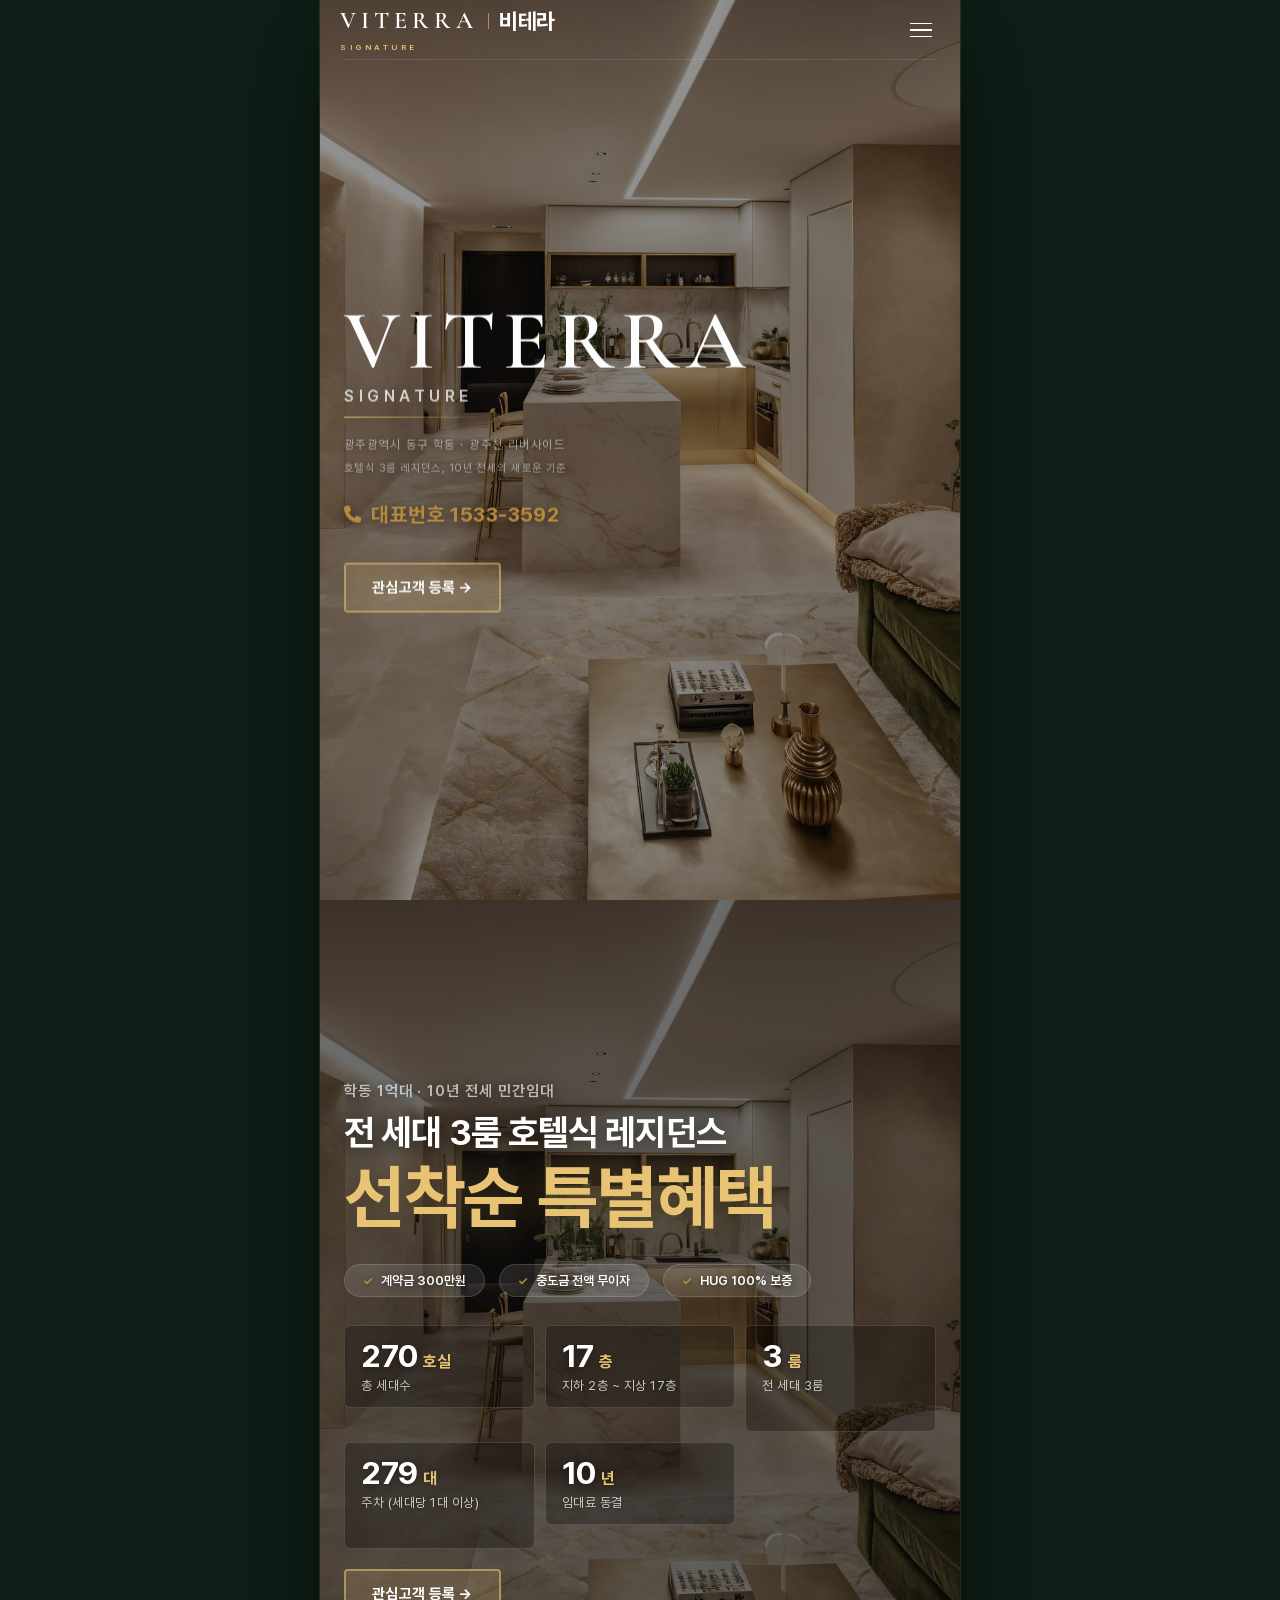
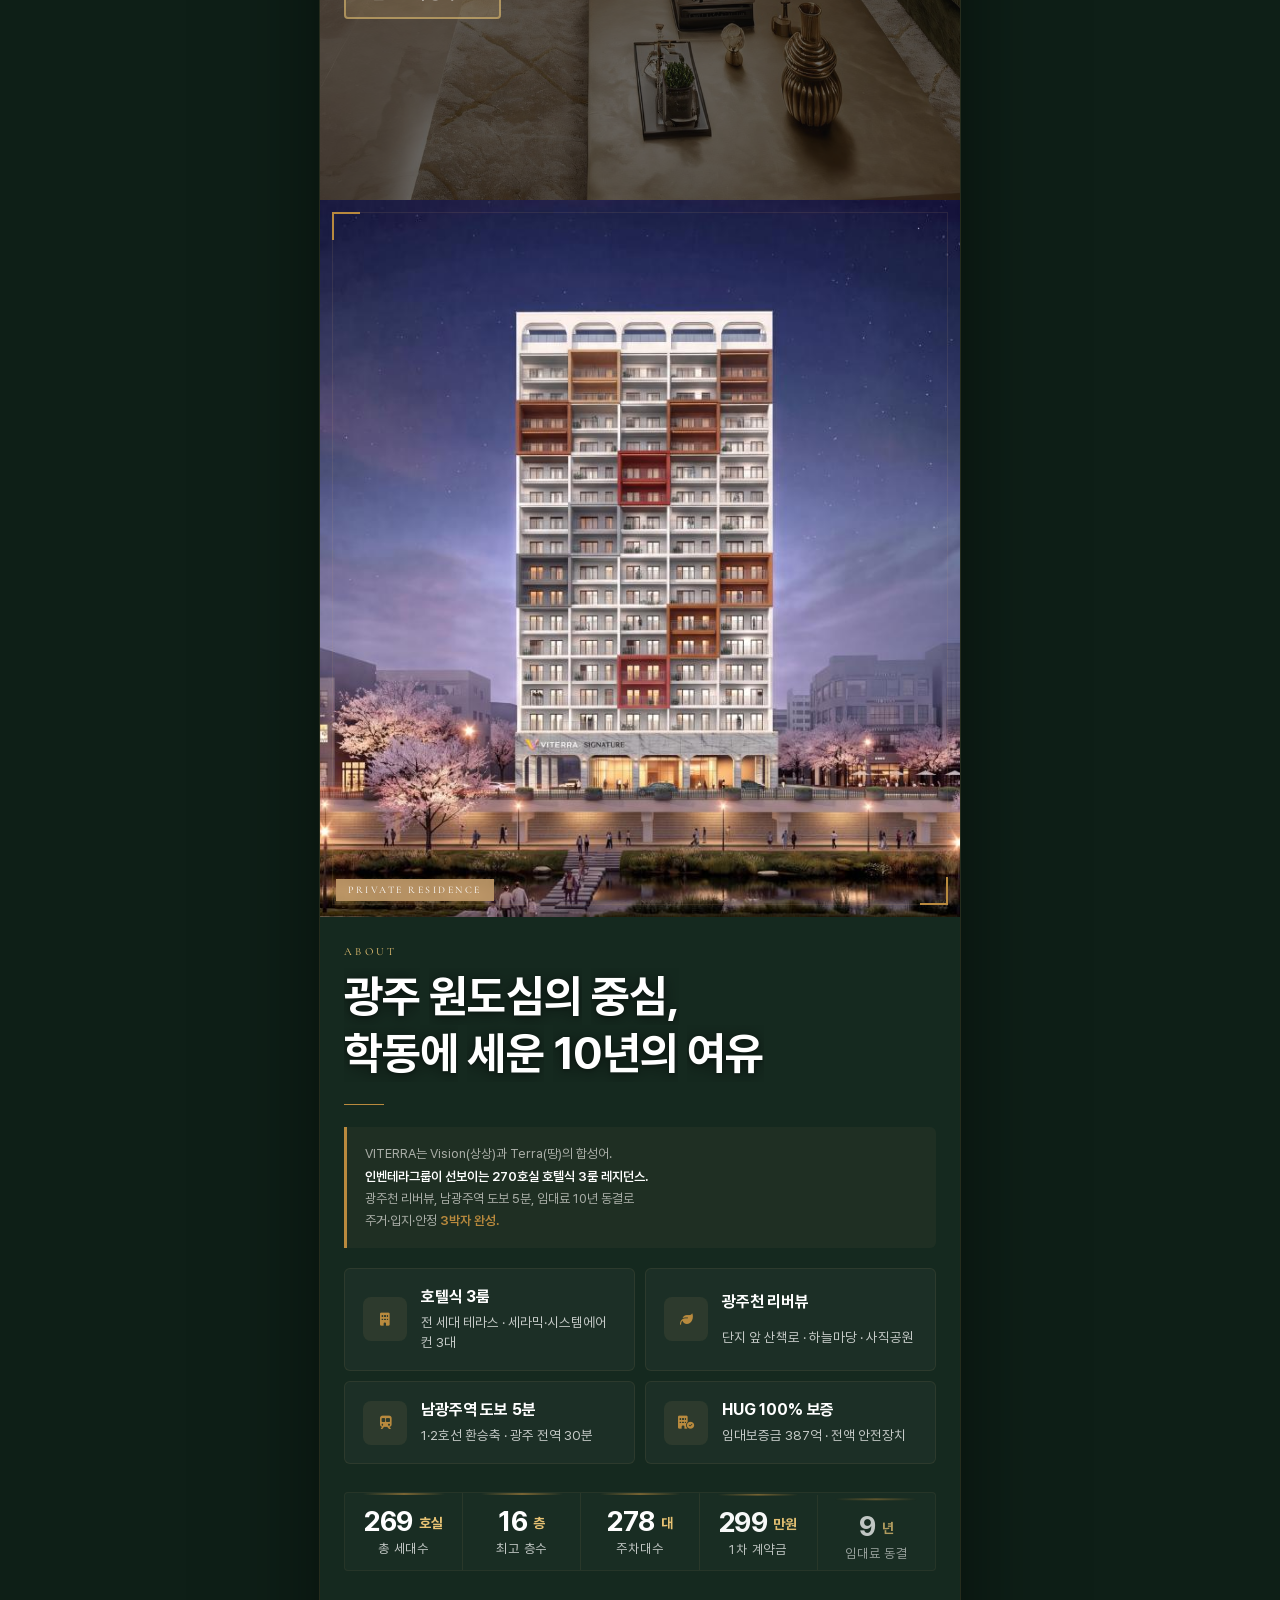
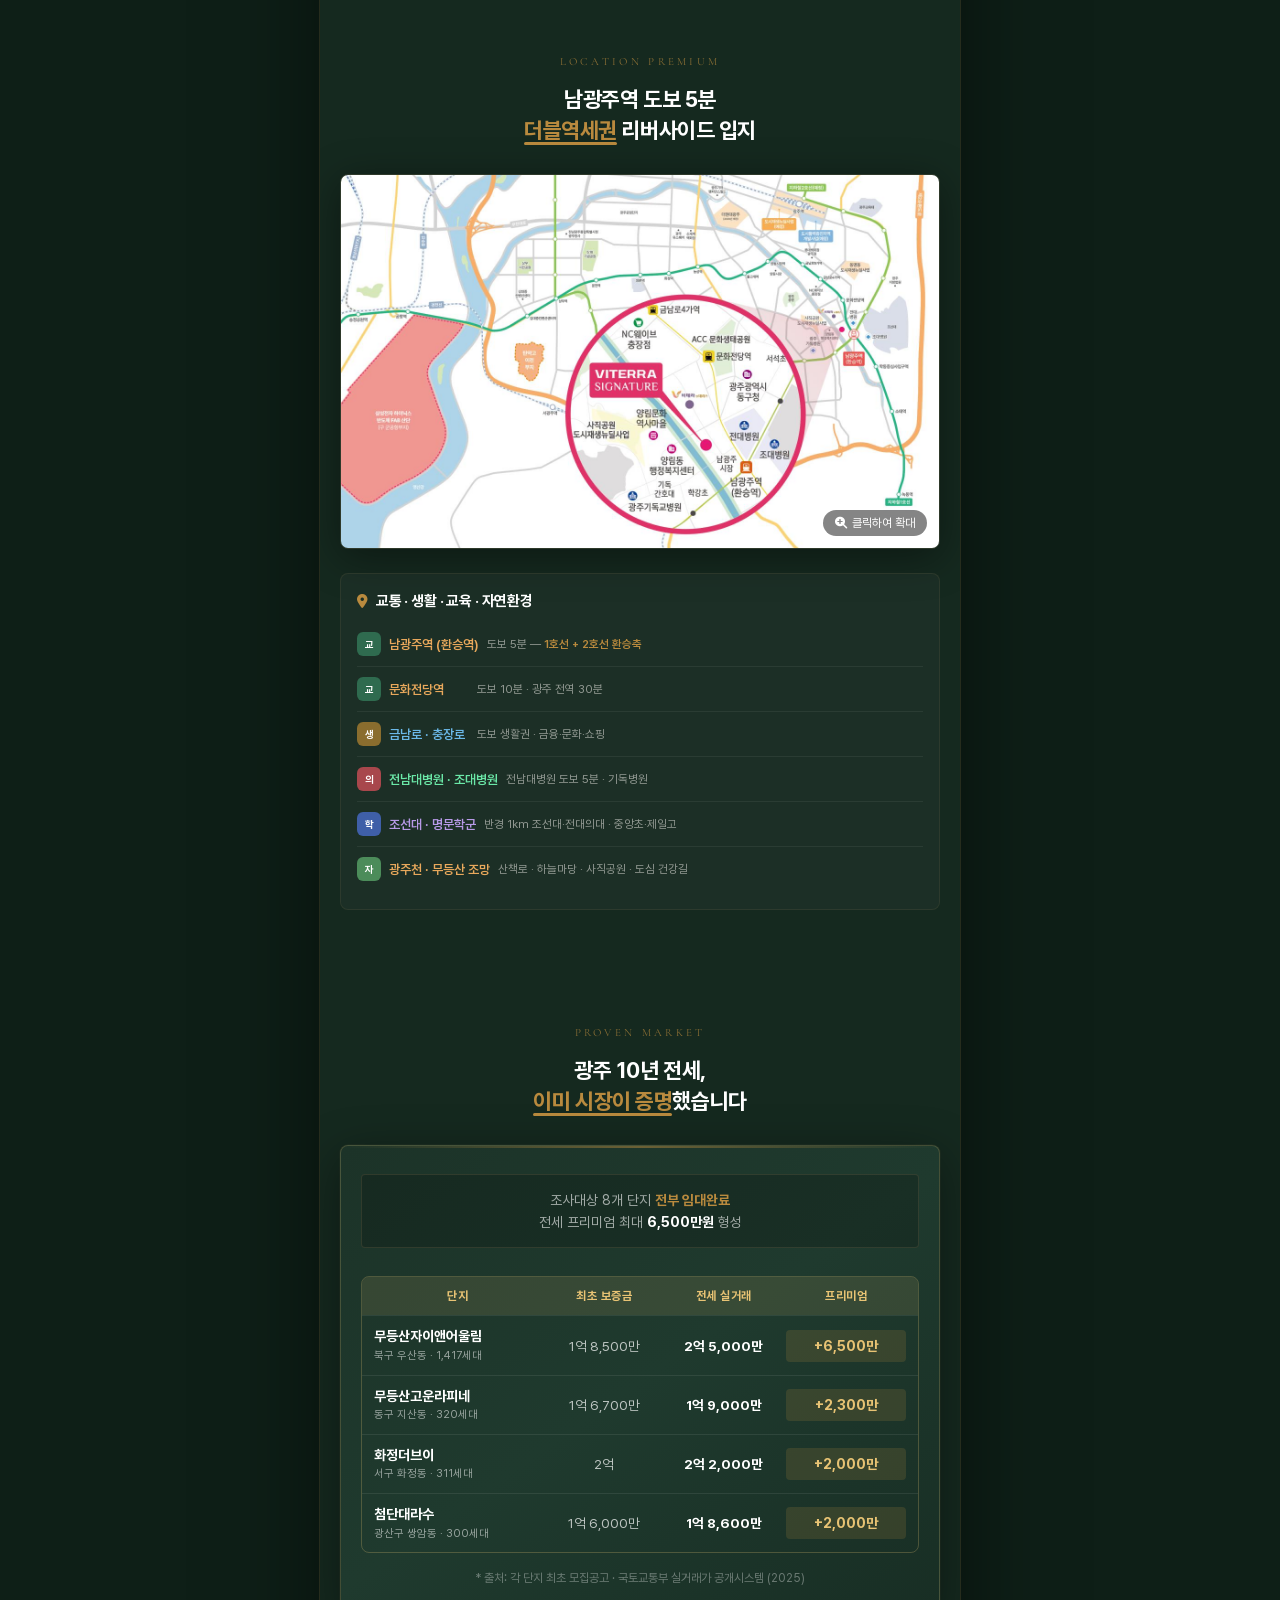
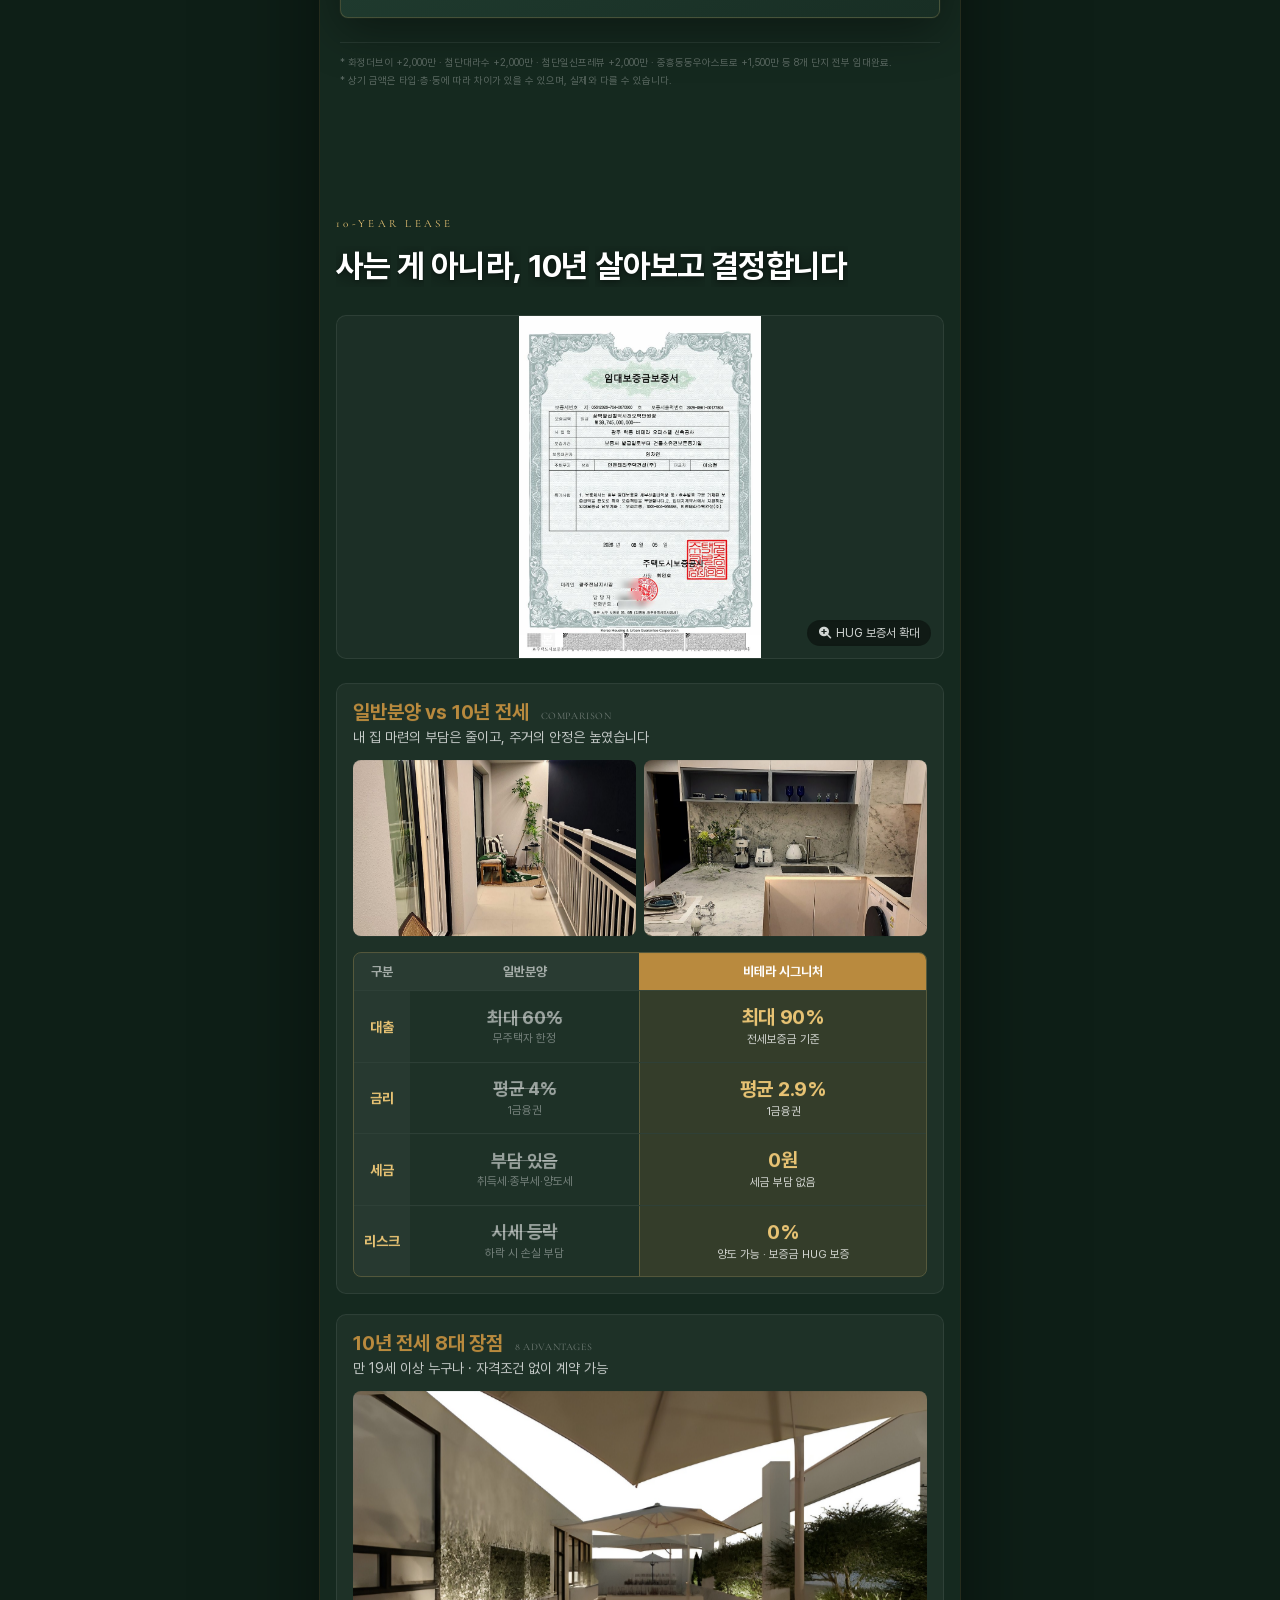
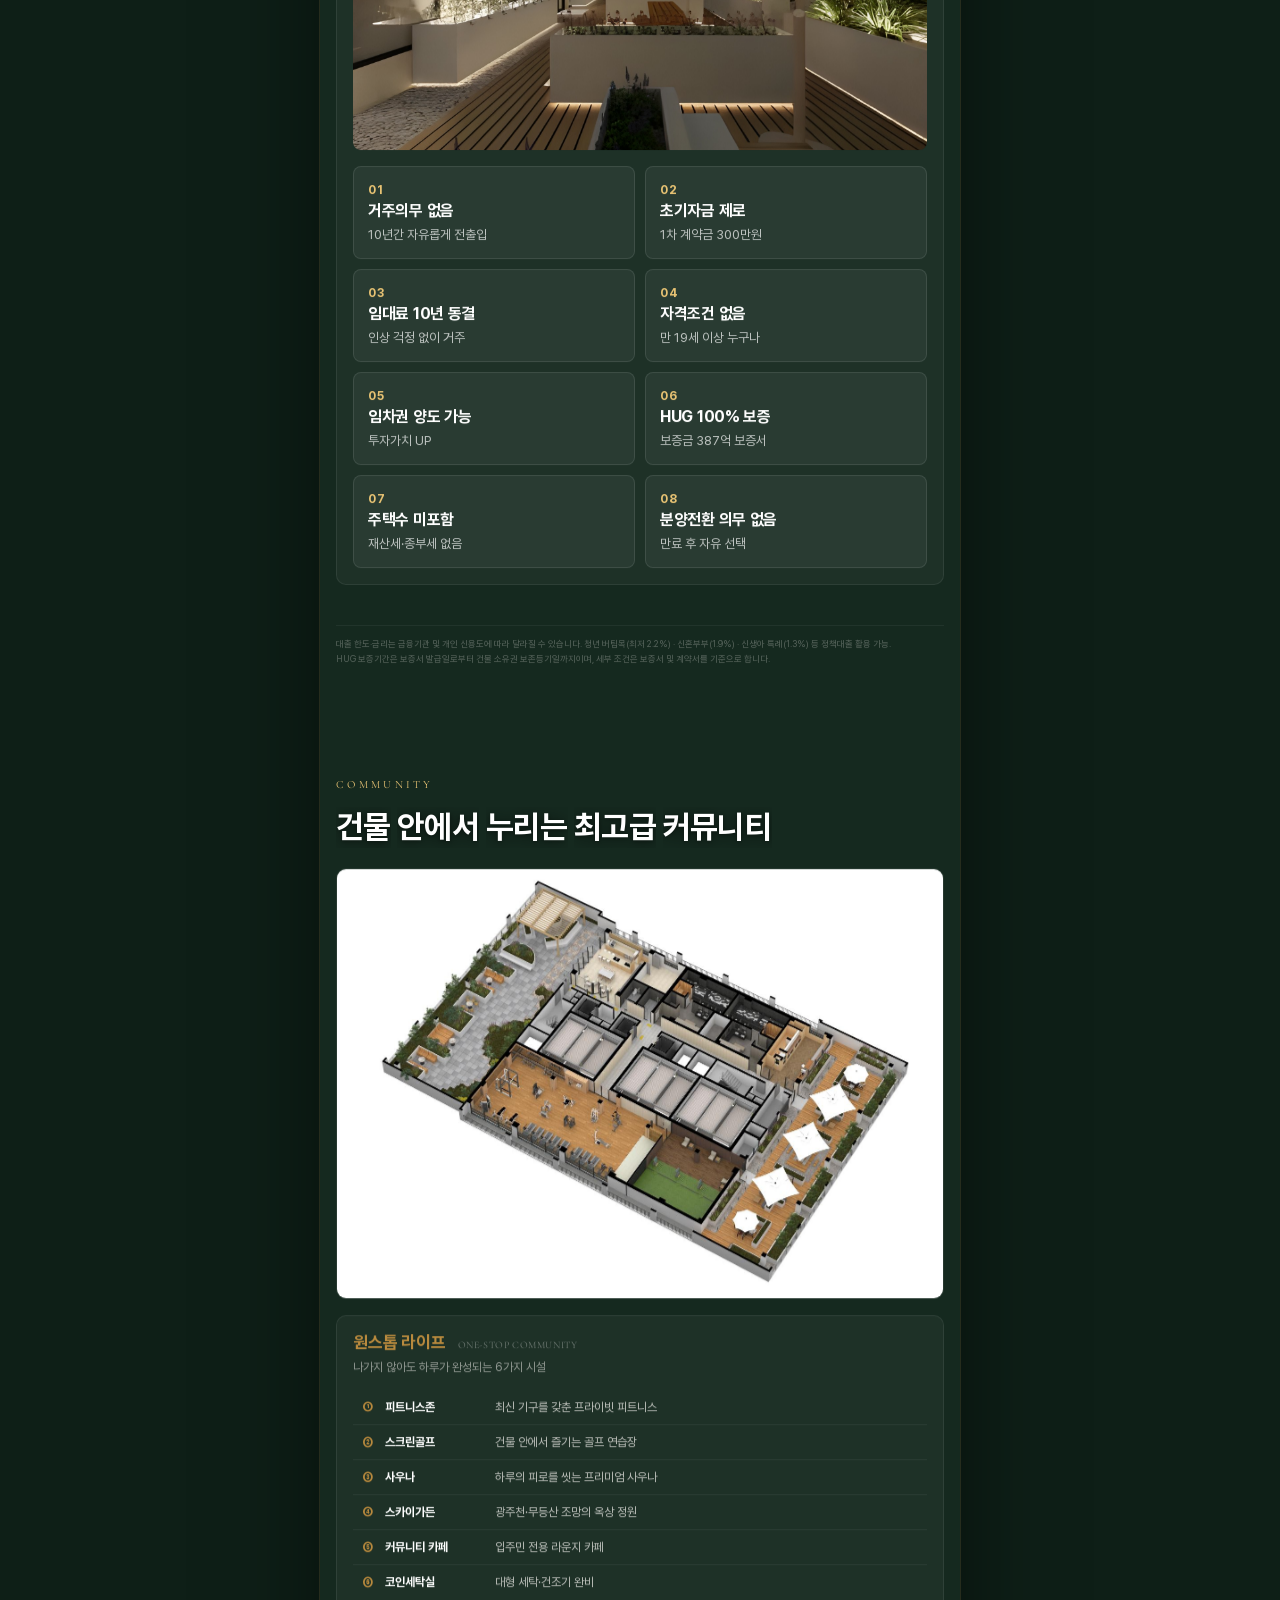
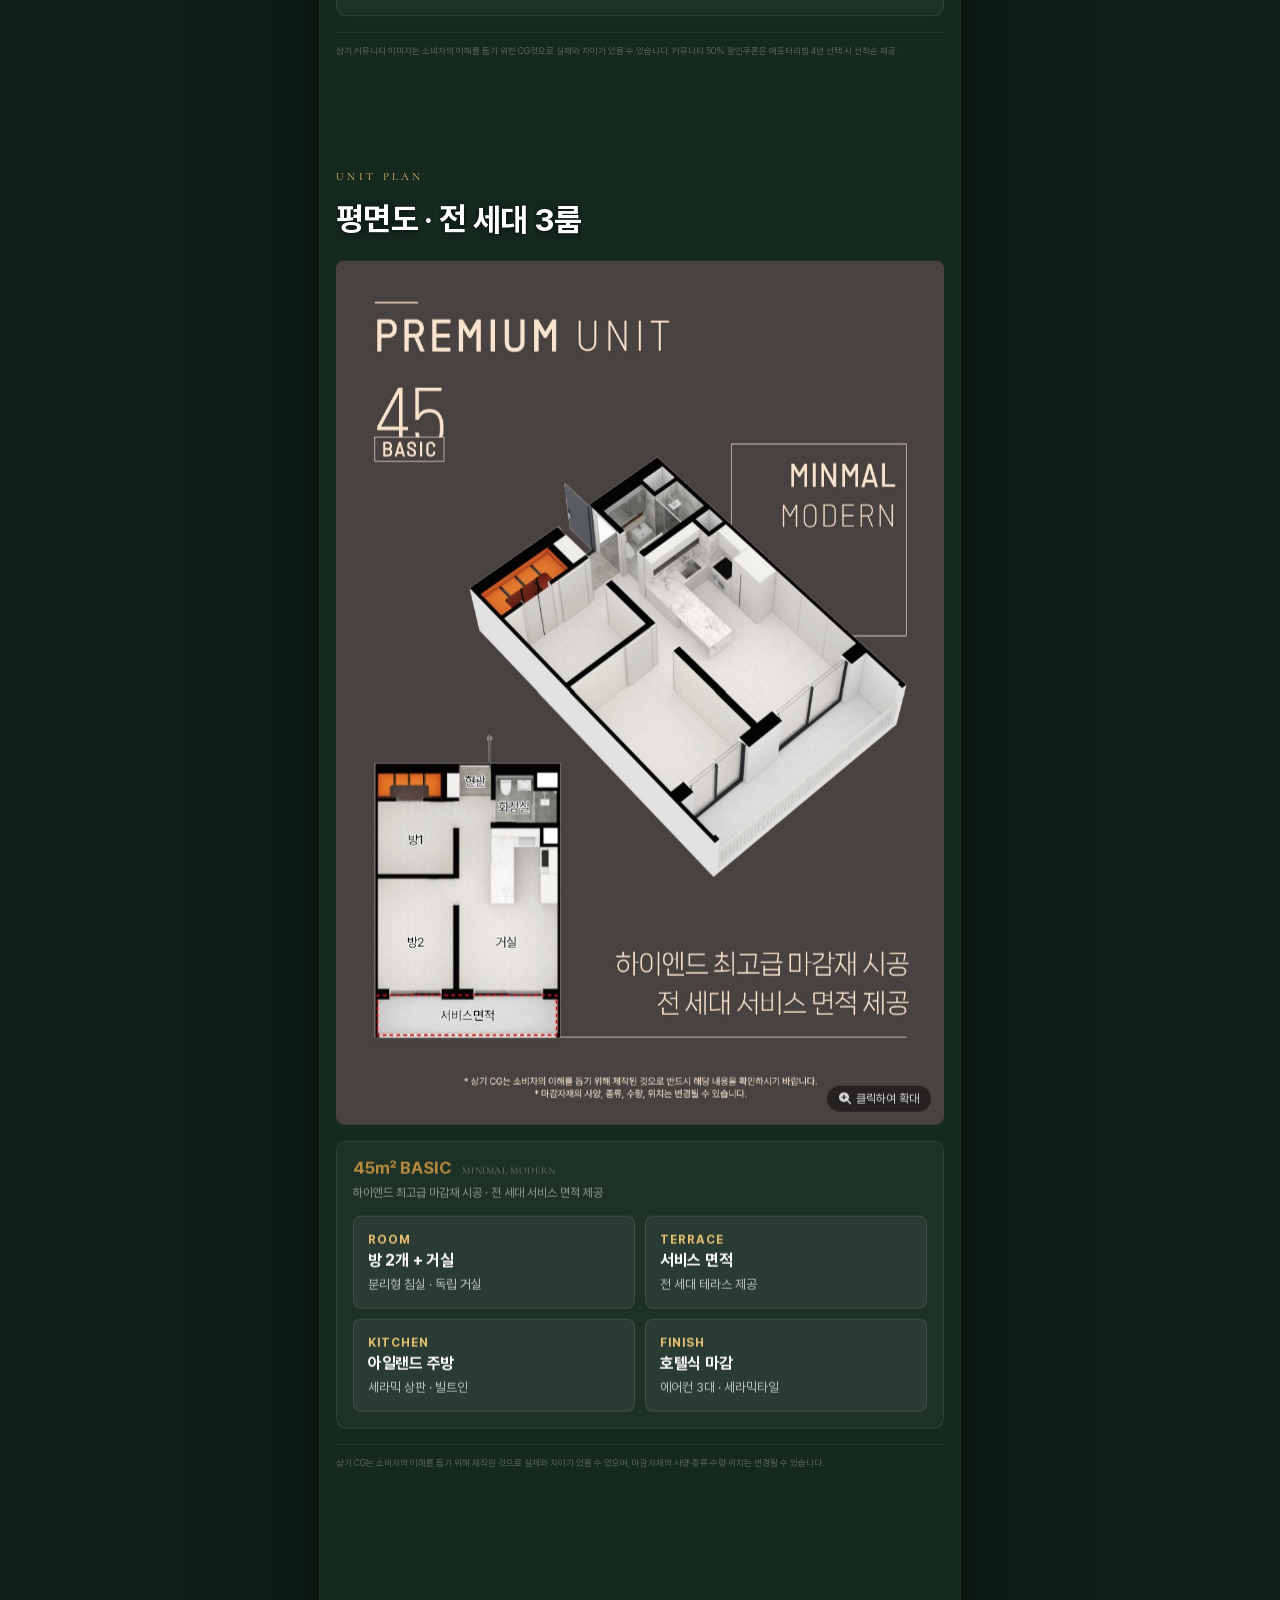
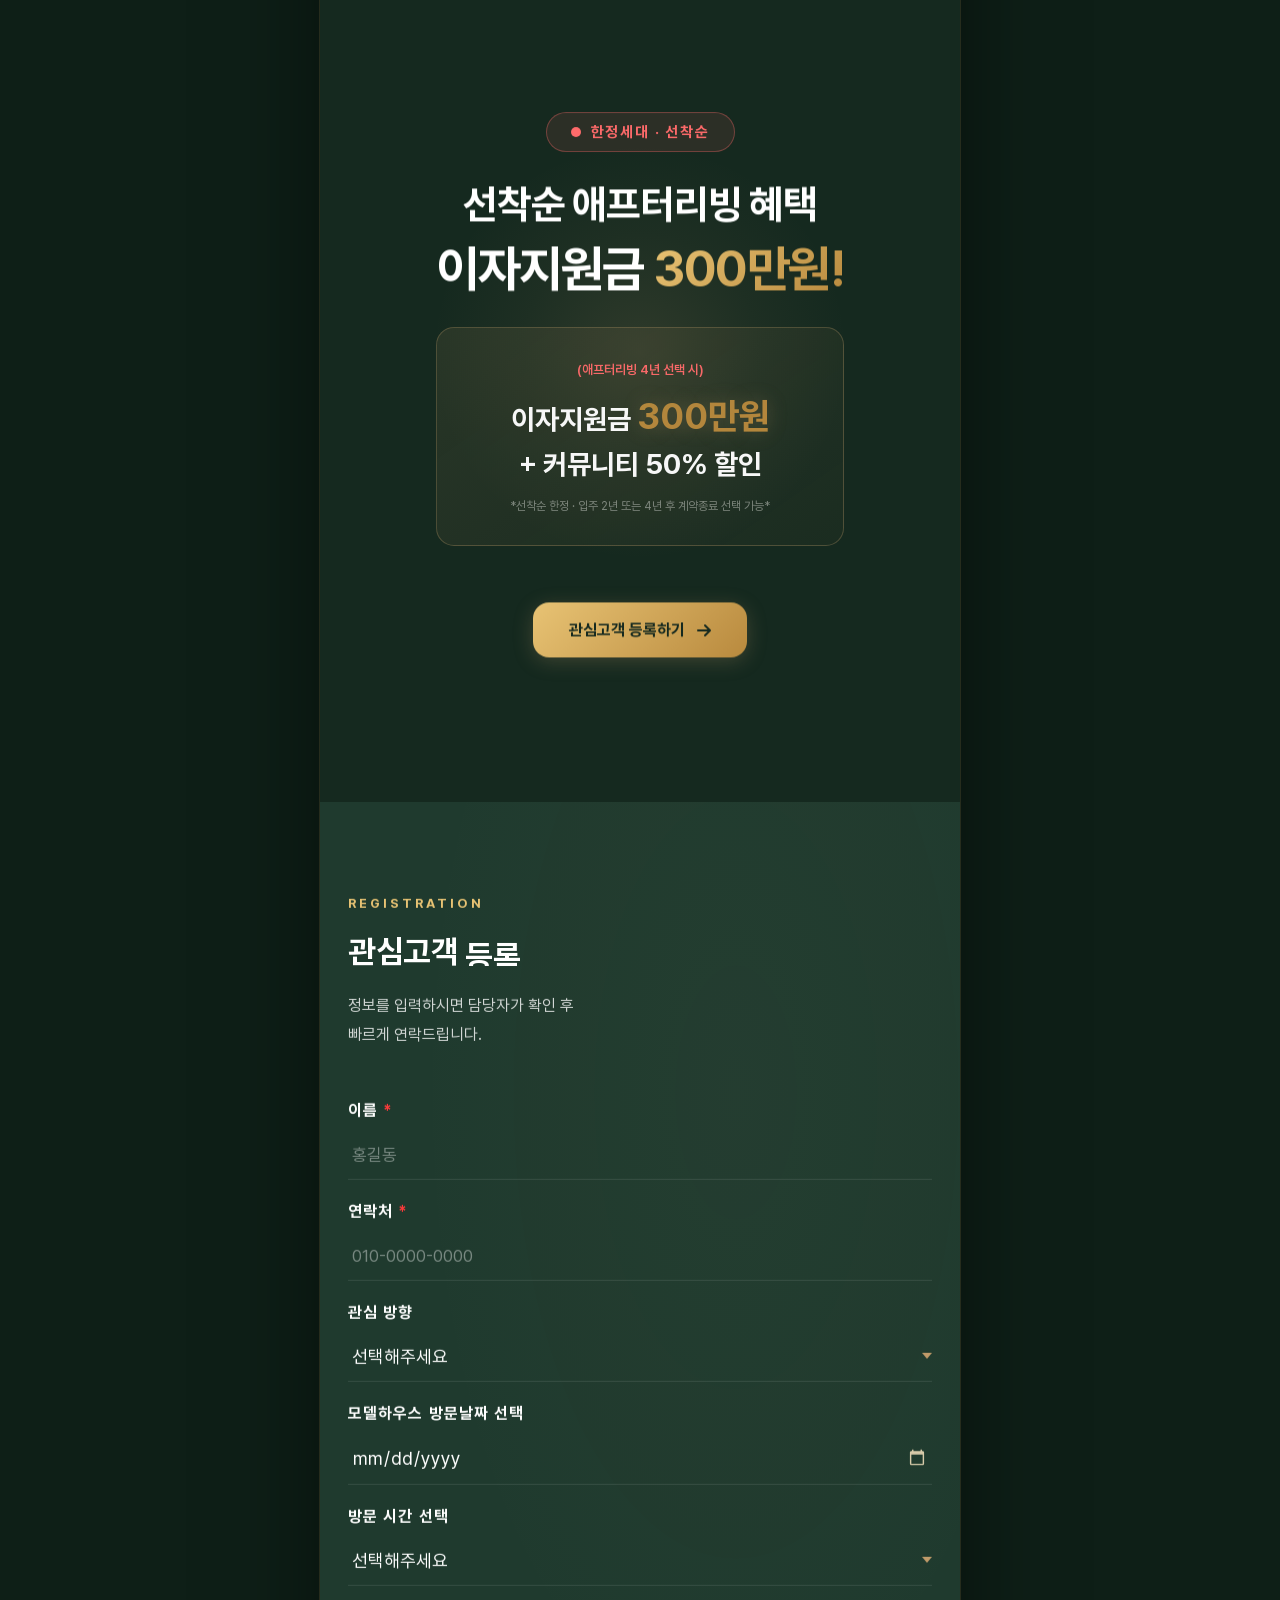
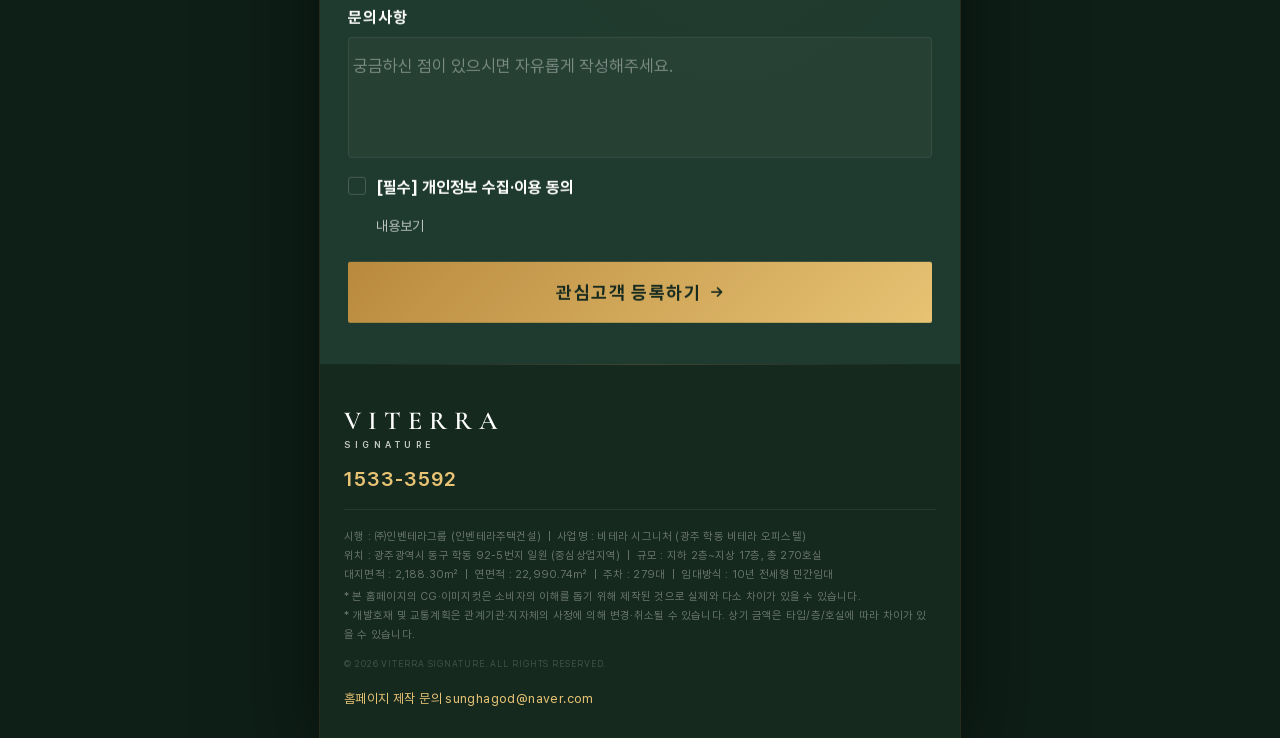
==== commit 05f22c6b: "평면도 카드 줄바꿈 정리 Co-Authored-By: Claude Fable 5 <noreply@anthropic.com>" ====
--- a/public/index.html
+++ b/public/index.html
@@ -26,7 +26,7 @@
   <link rel="stylesheet" href="css/fonts.css?v=2">
   <link rel="stylesheet" href="css/fa.local.css?v=20260402">
   <link rel="stylesheet" href="css/style.css?v=v4a">
-  <link rel="stylesheet" href="css/theme.css?v=21">
+  <link rel="stylesheet" href="css/theme.css?v=22">
 </head>
 <body>
 
@@ -449,10 +449,10 @@
             <p>하이엔드 최고급 마감재 시공 · 전 세대 서비스 면적 제공</p>
           </div>
           <div class="adv2 sfp2-grid">
-            <div class="adv2-c"><i>ROOM</i><b>방 2개 + 거실</b><span>분리형 침실 2 · 독립 거실</span></div>
-            <div class="adv2-c"><i>TERRACE</i><b>서비스 면적</b><span>전 세대 테라스 무상 제공</span></div>
-            <div class="adv2-c"><i>KITCHEN</i><b>아일랜드 주방</b><span>세라믹 상판 · 빌트인 가전</span></div>
-            <div class="adv2-c"><i>FINISH</i><b>호텔식 마감</b><span>시스템에어컨 3대 · 세라믹타일</span></div>
+            <div class="adv2-c"><i>ROOM</i><b>방 2개 + 거실</b><span>분리형 침실 · 독립 거실</span></div>
+            <div class="adv2-c"><i>TERRACE</i><b>서비스 면적</b><span>전 세대 테라스 제공</span></div>
+            <div class="adv2-c"><i>KITCHEN</i><b>아일랜드 주방</b><span>세라믹 상판 · 빌트인</span></div>
+            <div class="adv2-c"><i>FINISH</i><b>호텔식 마감</b><span>에어컨 3대 · 세라믹타일</span></div>
           </div>
         </div>
       </div>
--- a/public/css/theme.css
+++ b/public/css/theme.css
@@ -242,3 +242,8 @@
 .brand-mark--ko .bm-row .bm-en{font-size:20px;letter-spacing:5px;color:#fff}
 .brand-mark--ko .bm-sep{width:1px;height:16px;background:rgba(232,195,116,.6)}
 .brand-mark--ko .bm-sub{letter-spacing:4px;margin-top:4px}
+
+/* 평면도 카드: 줄바꿈 정리 */
+.sfp2-grid .adv2-c span{white-space:nowrap}
+.sfp2-grid .adv2-c b{white-space:nowrap}
+@media (max-width:400px){.sfp2-grid{grid-template-columns:1fr !important}}
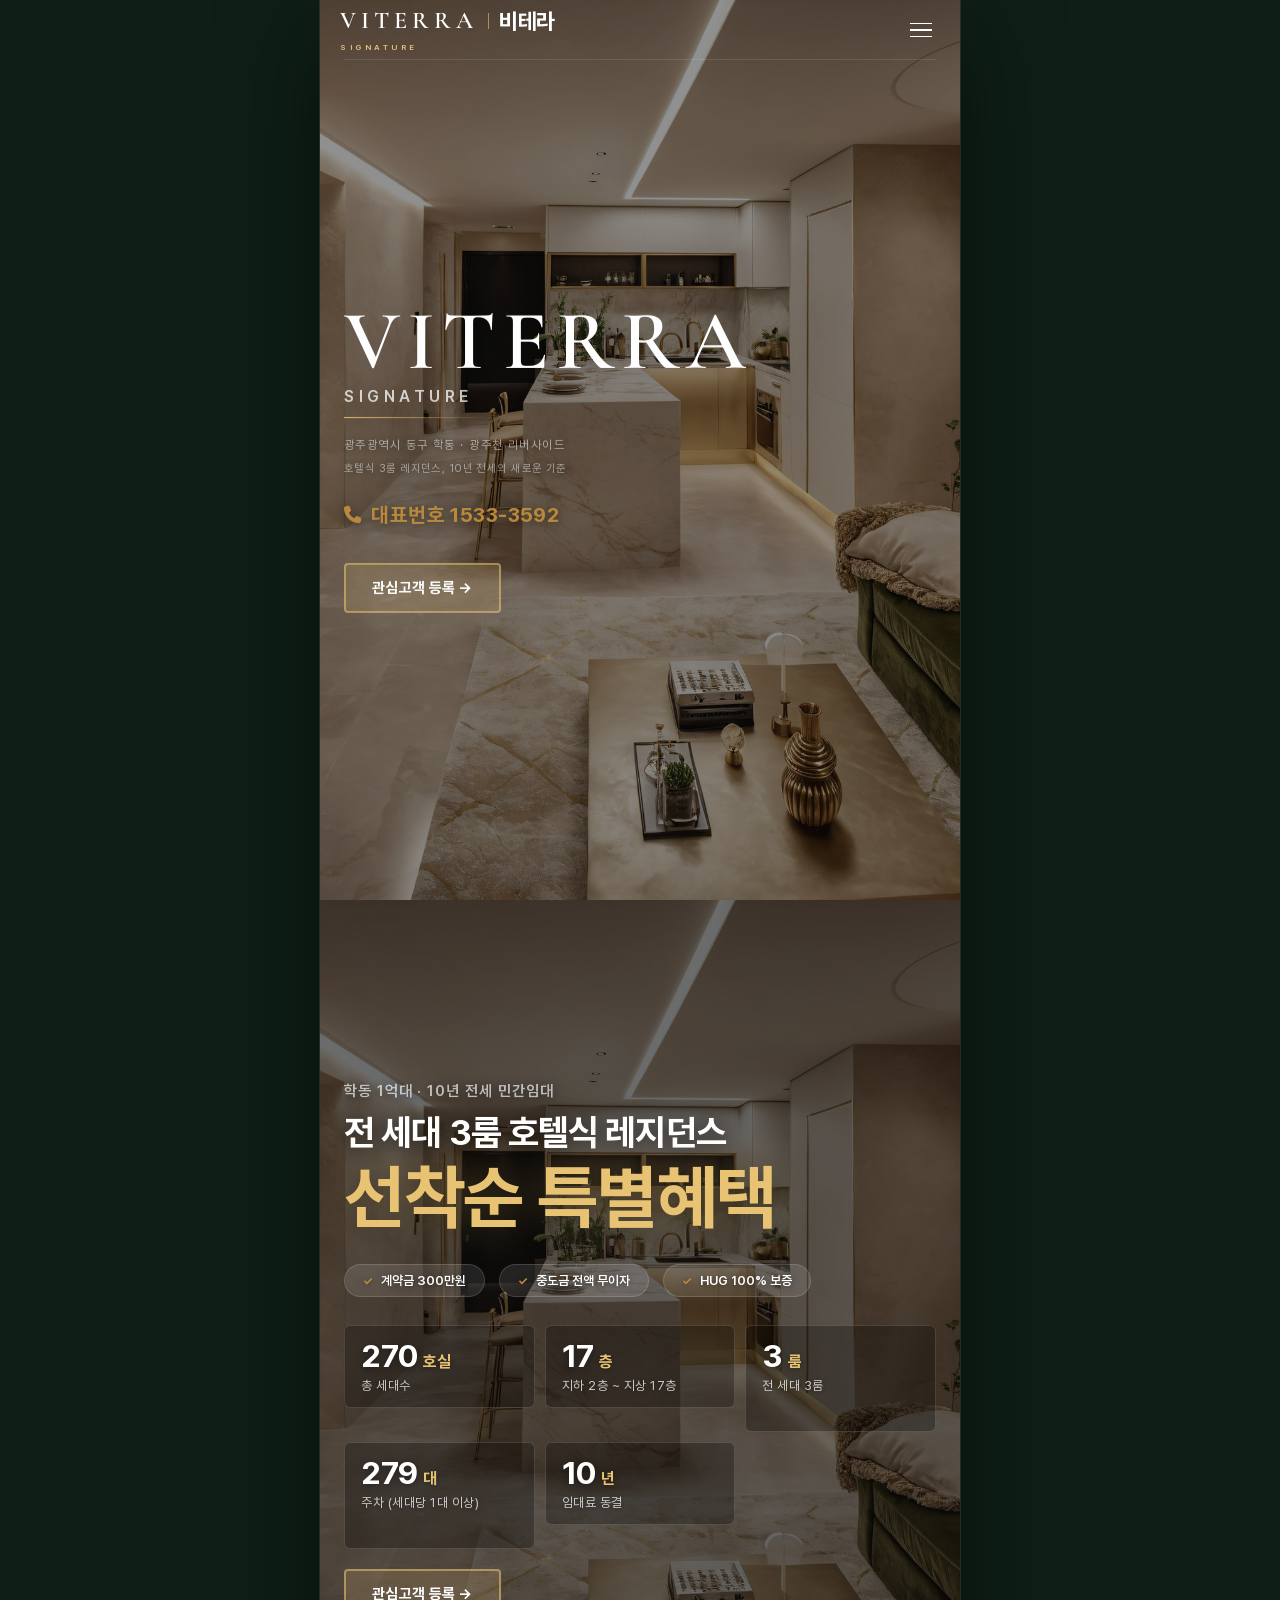
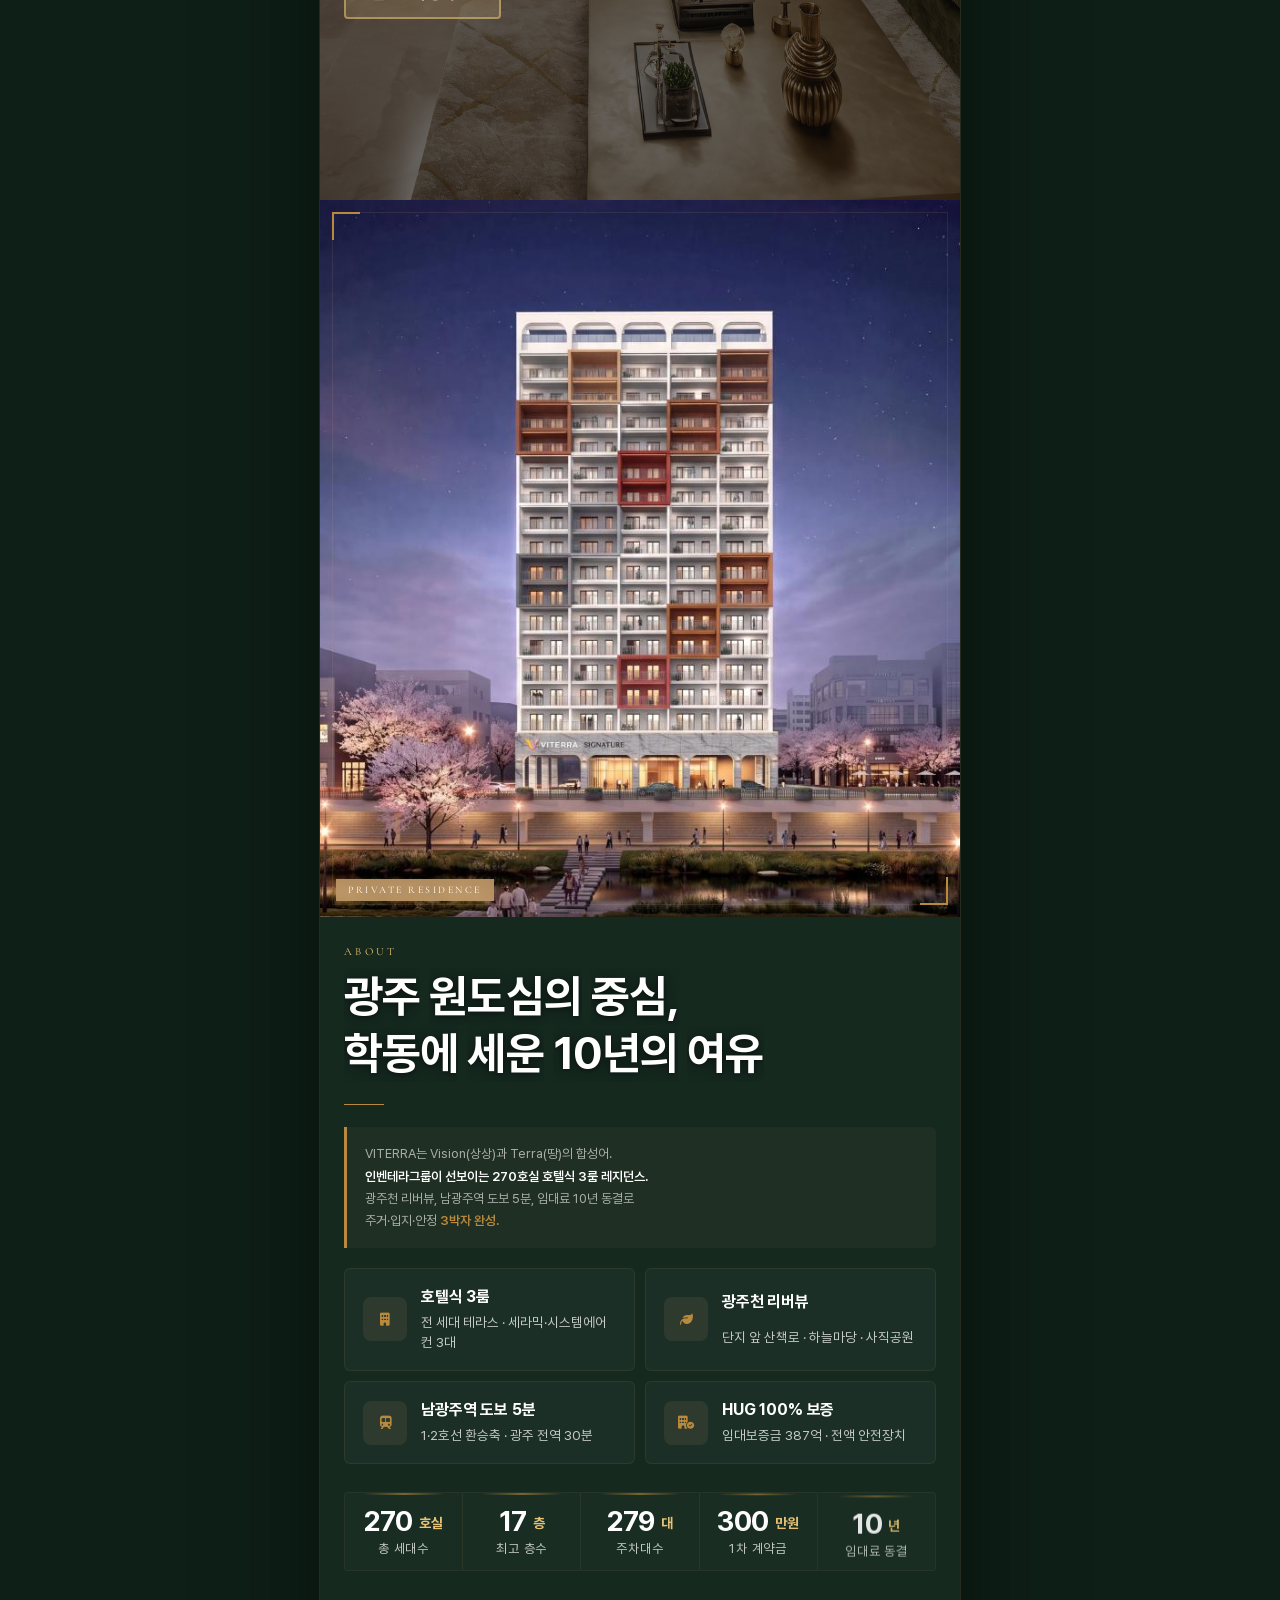
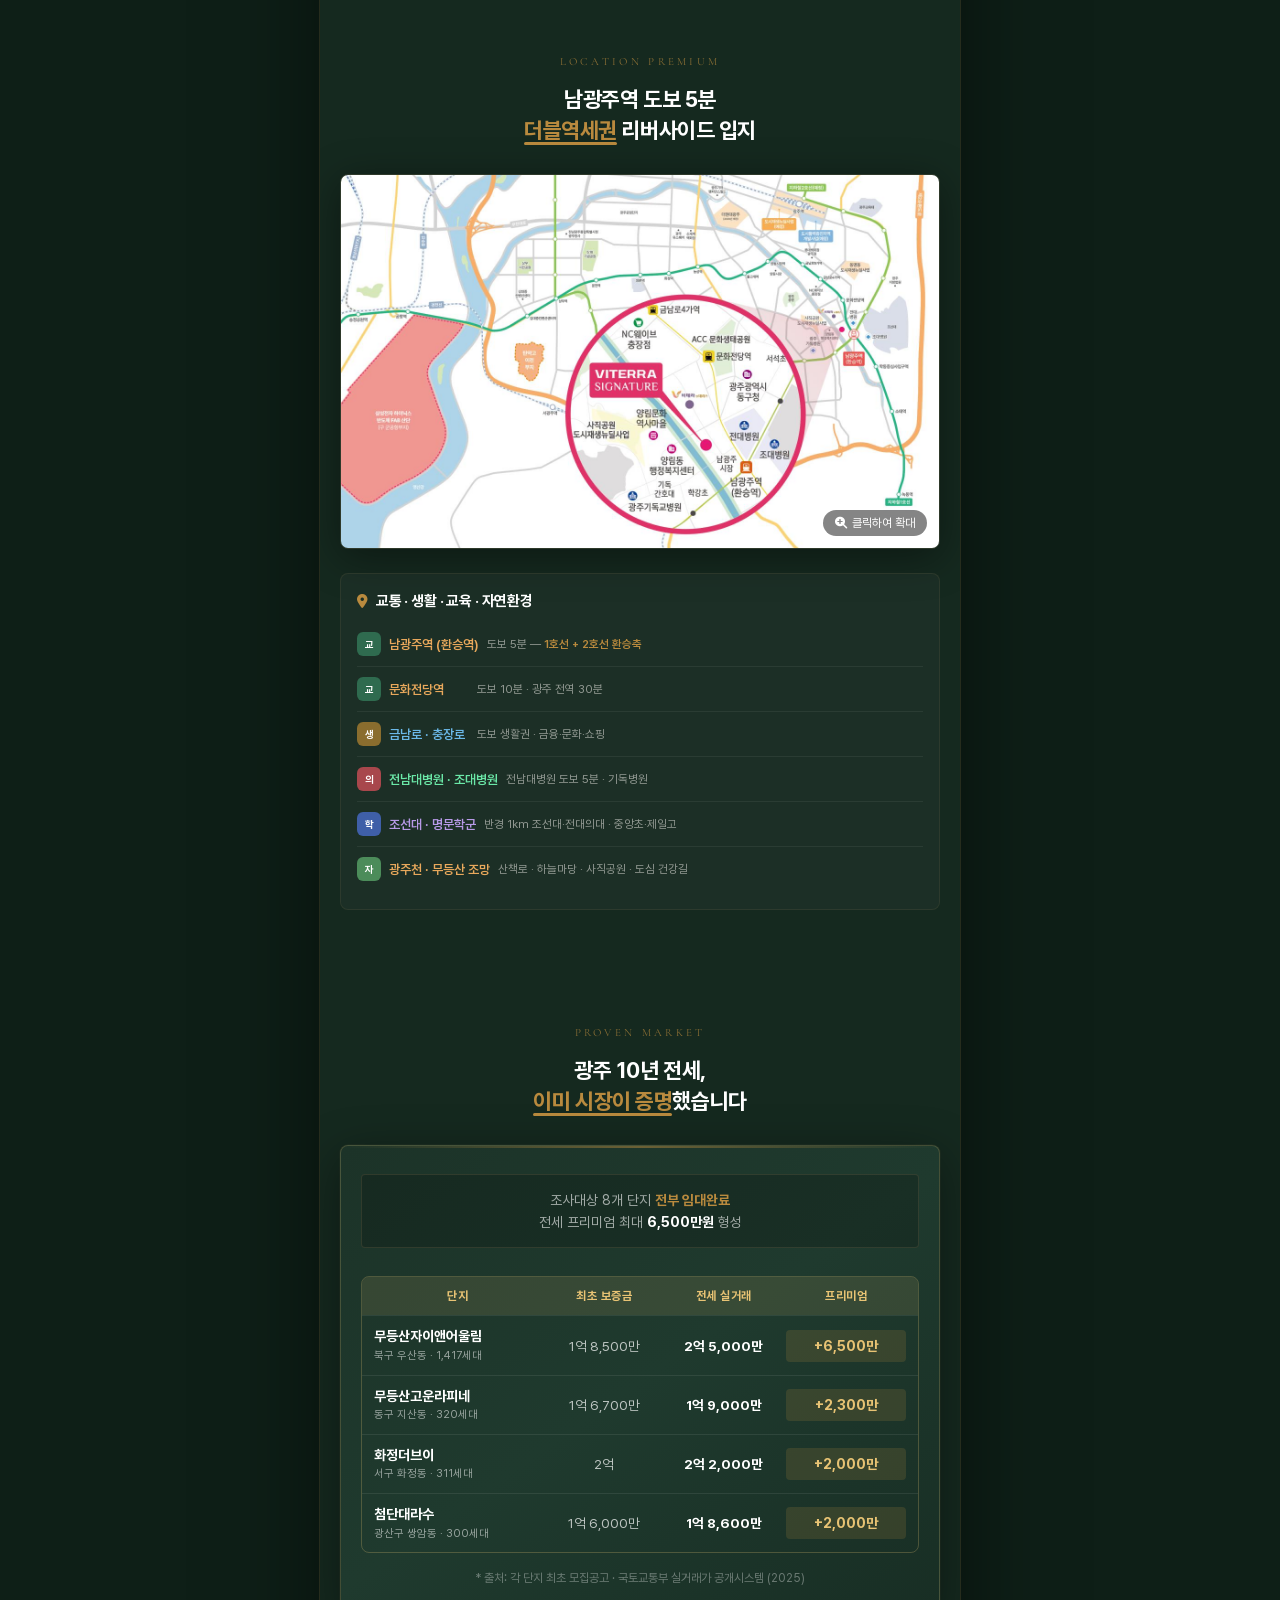
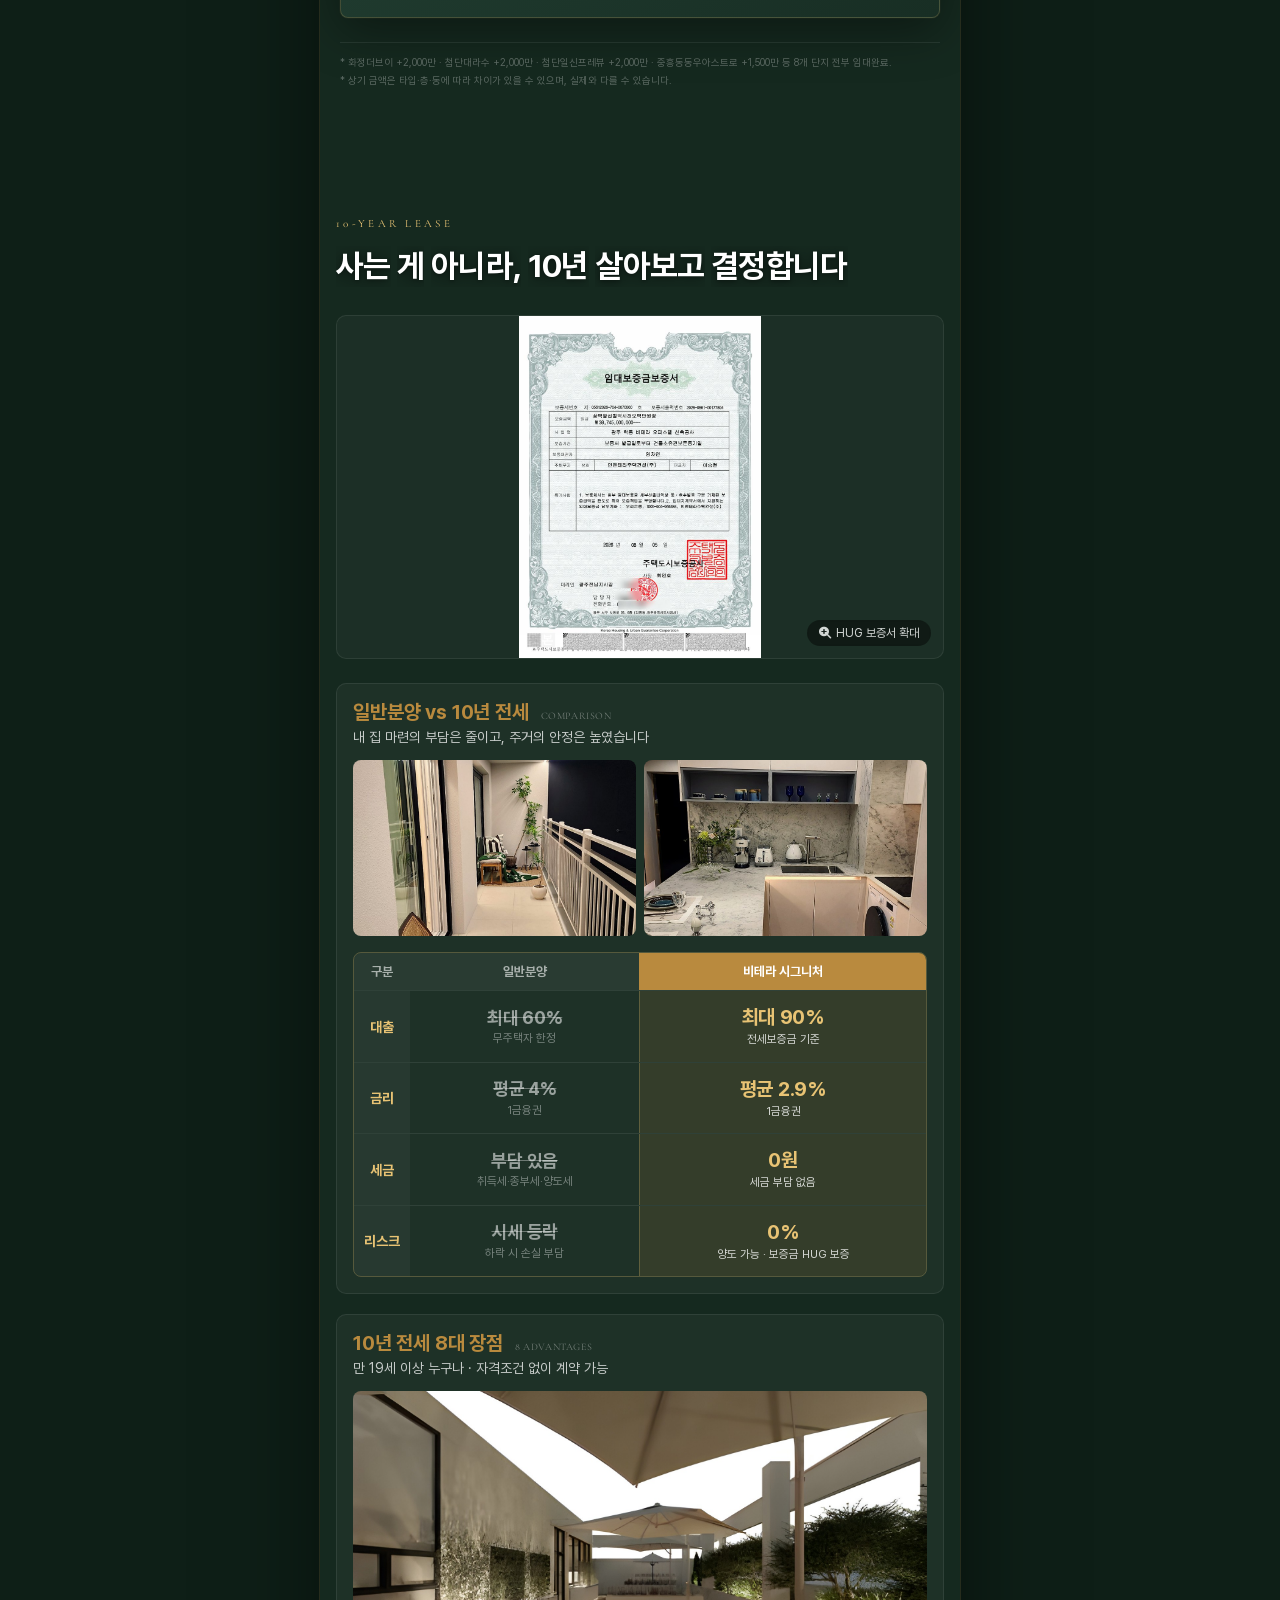
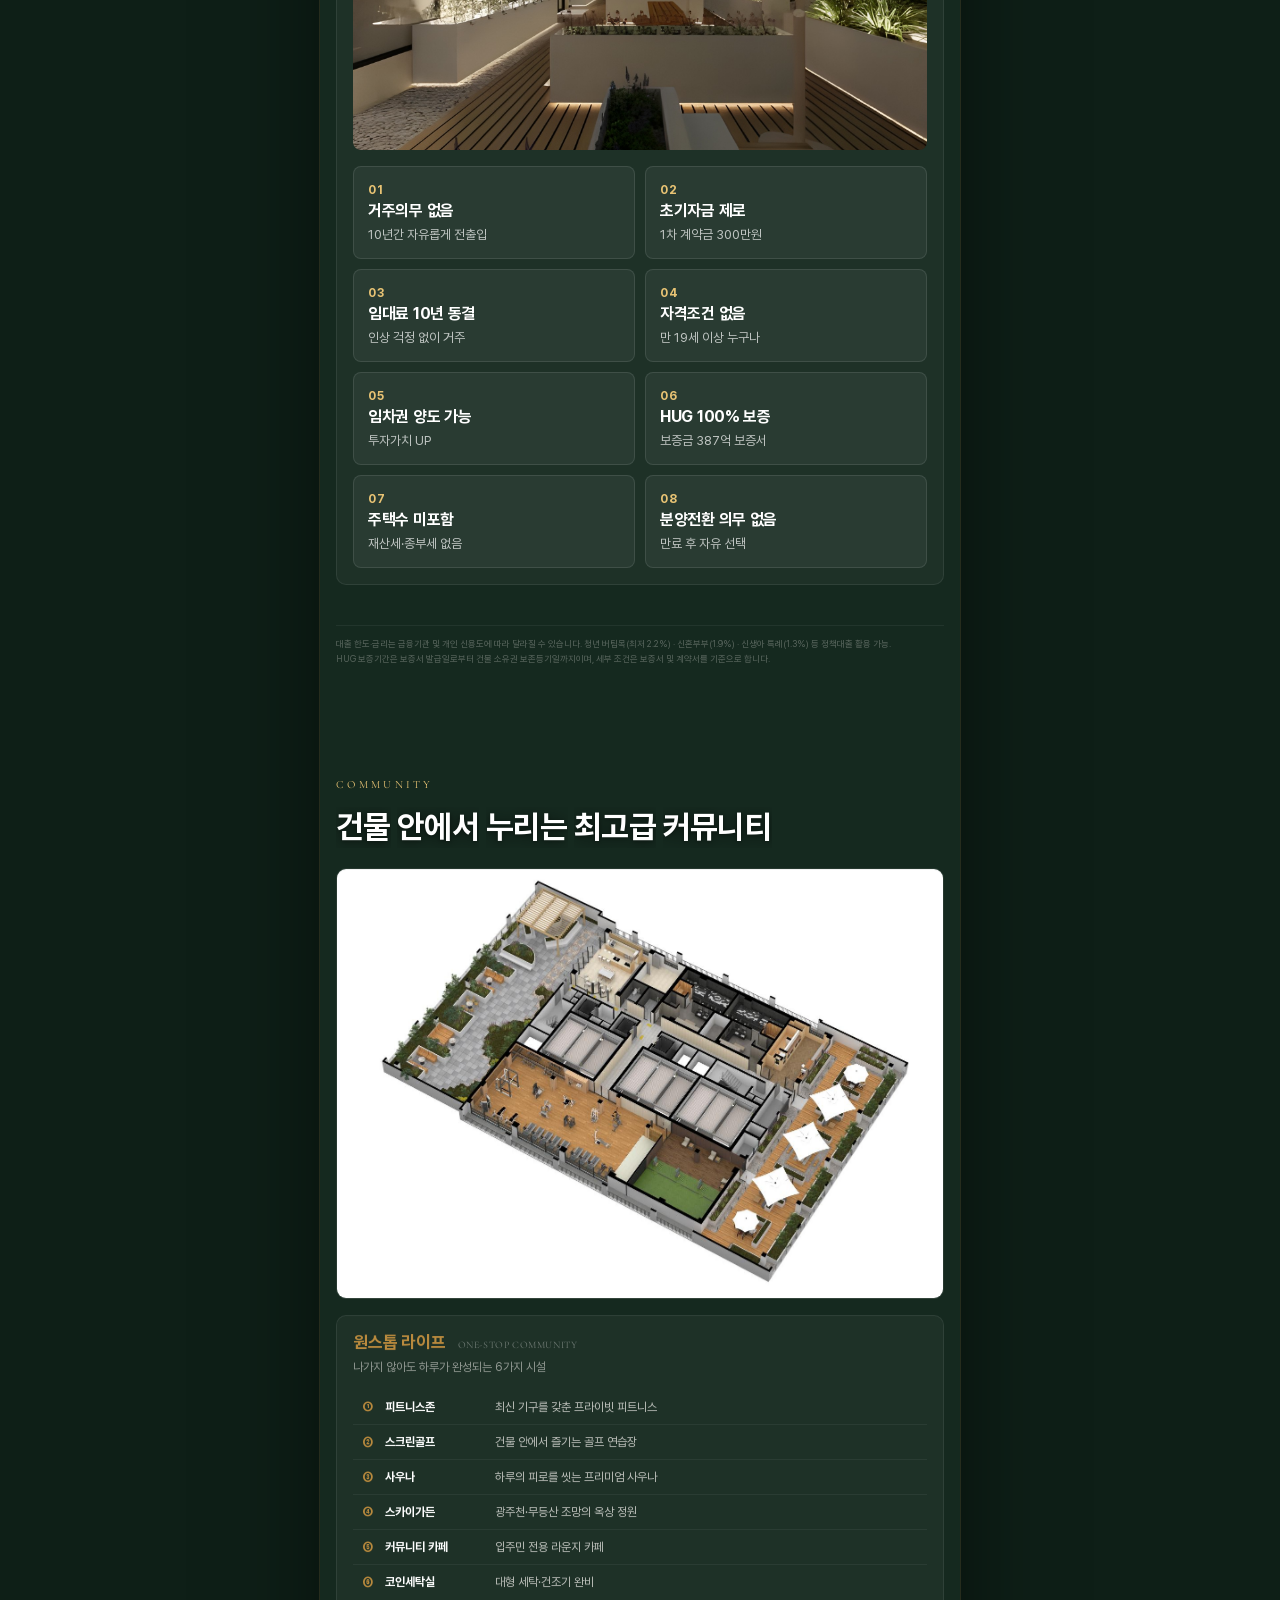
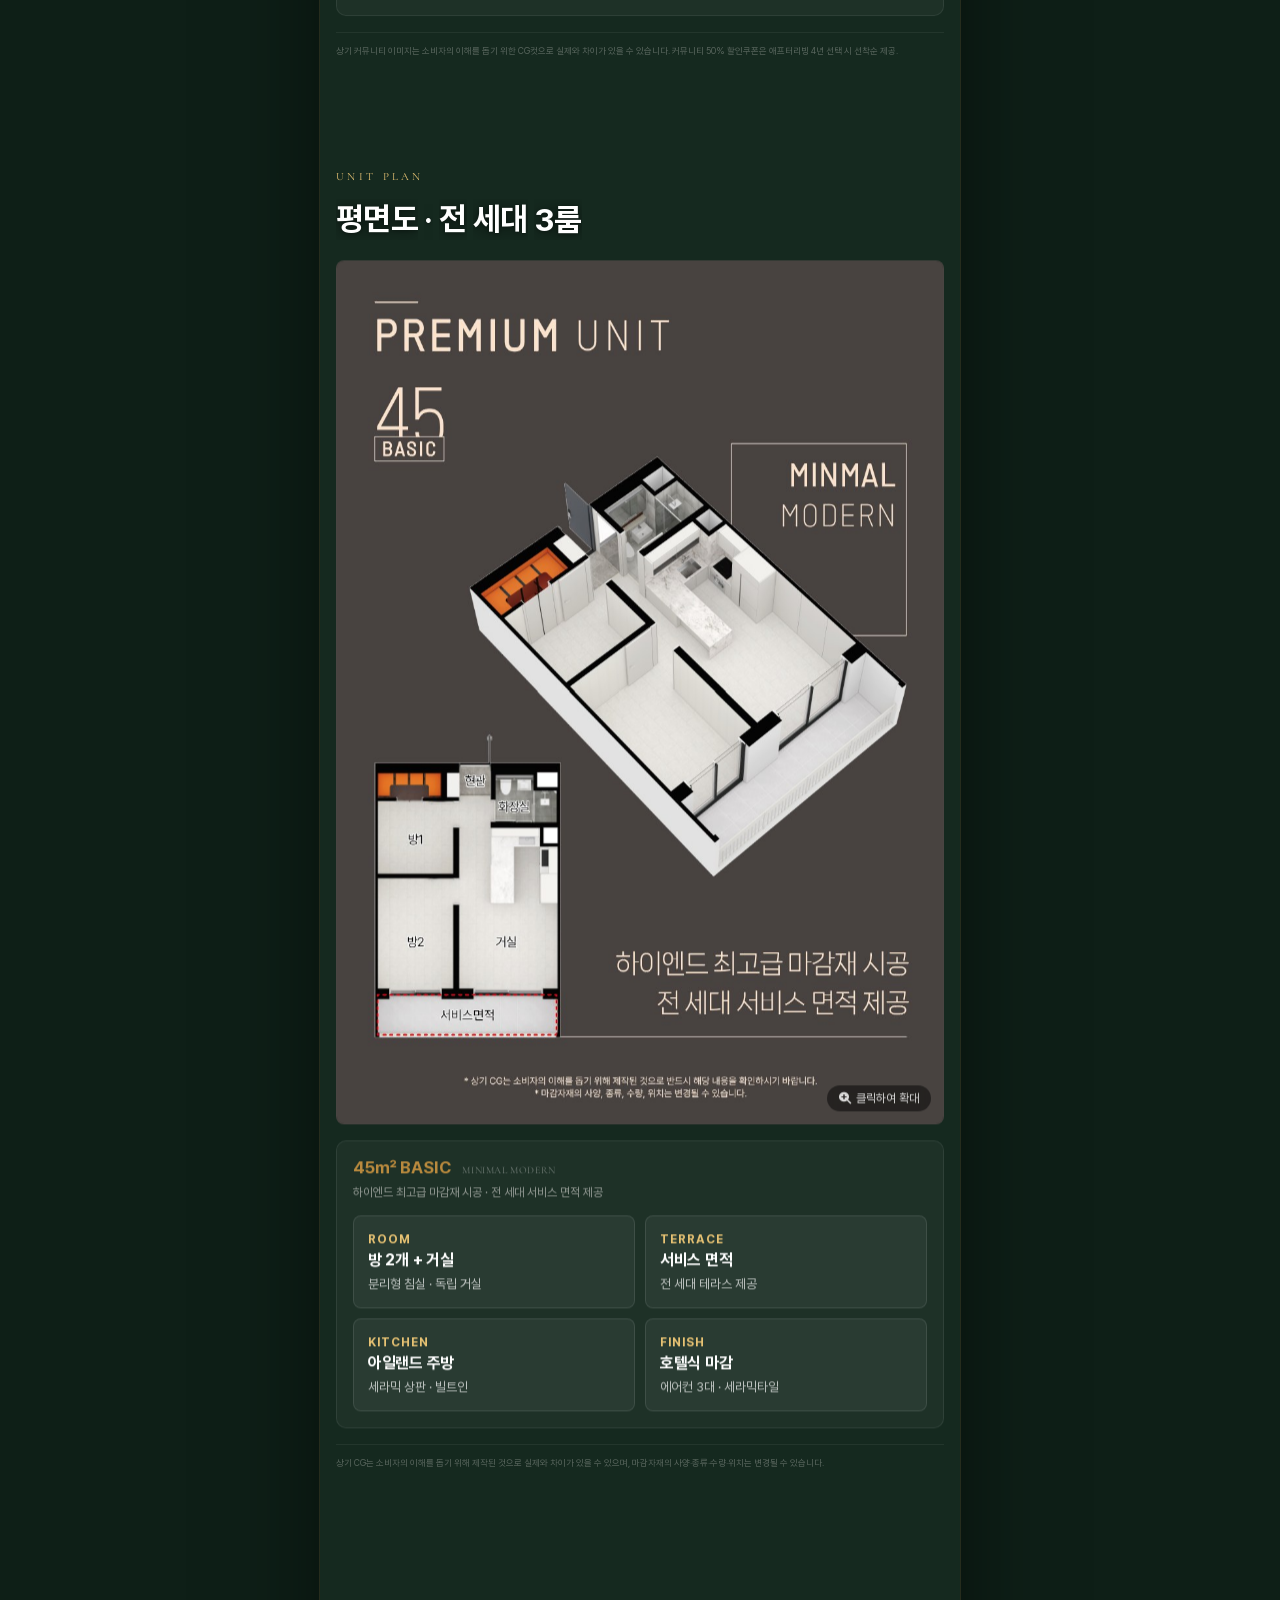
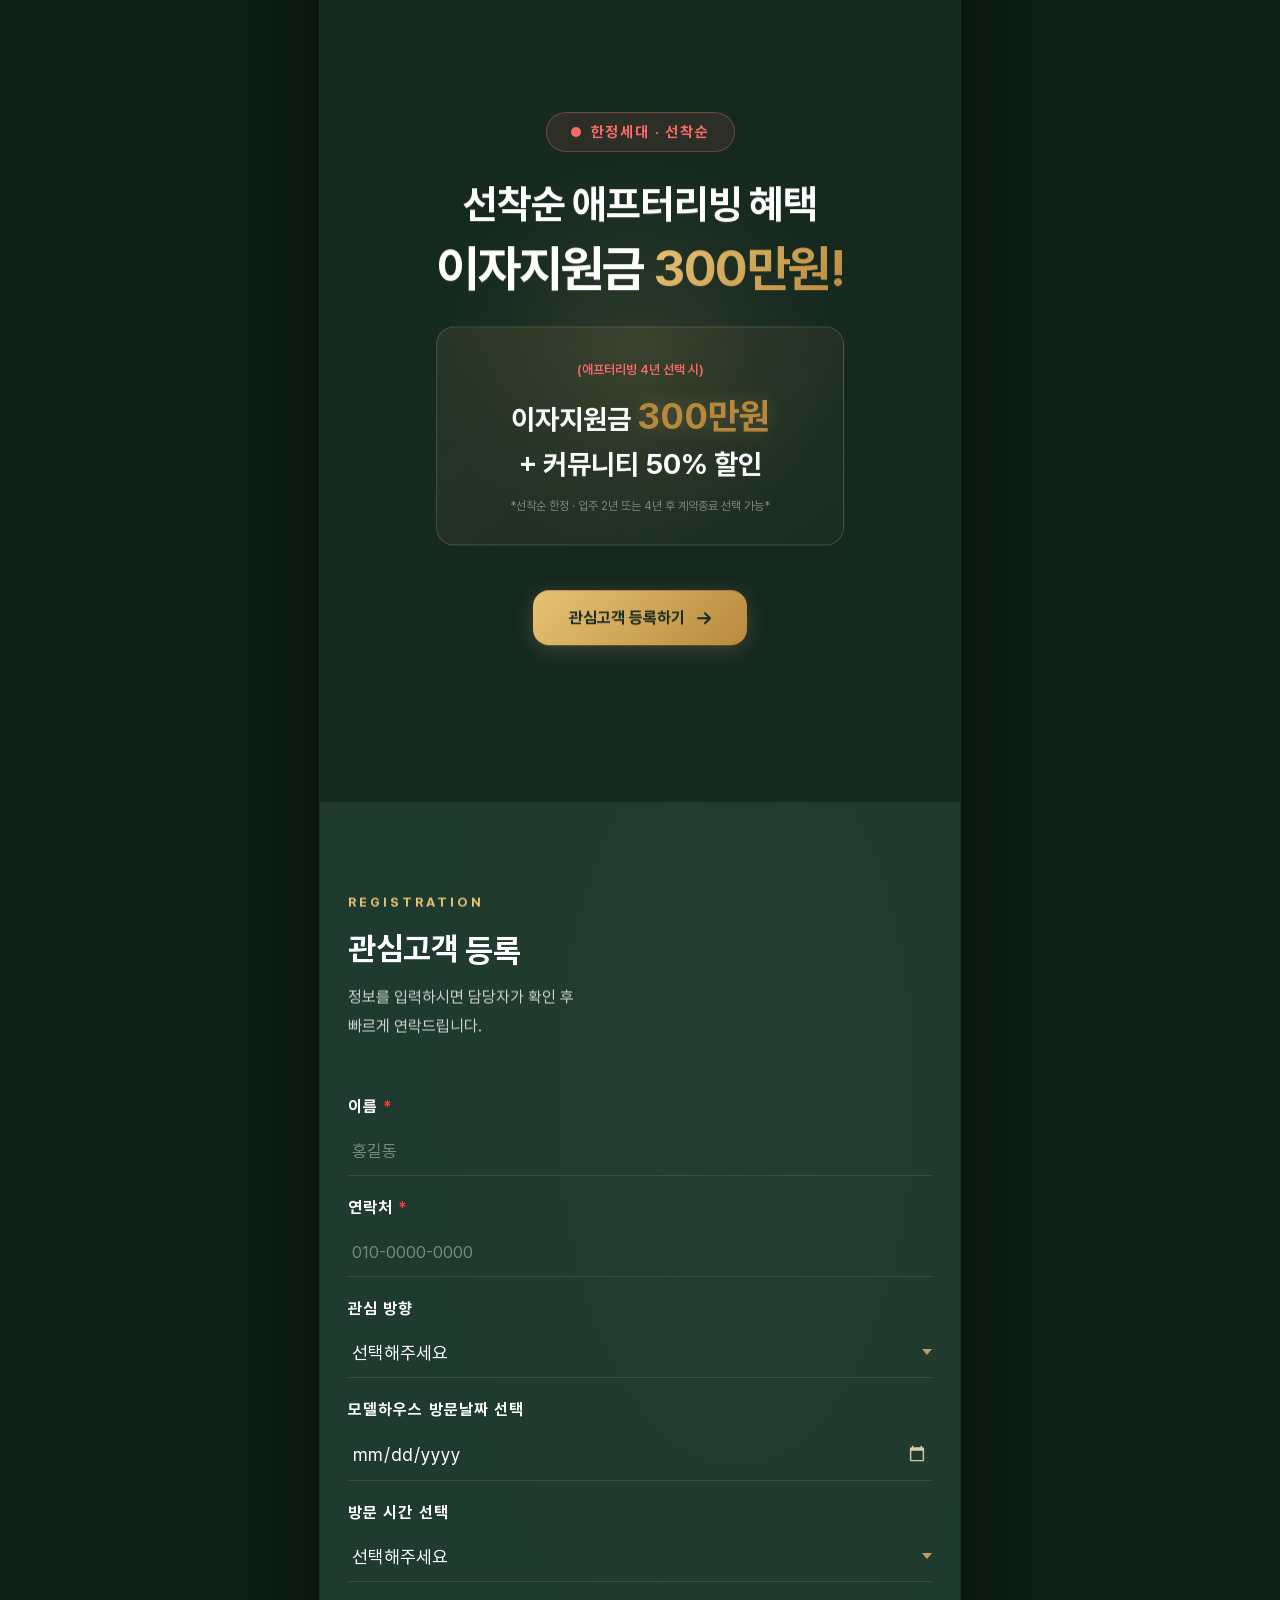
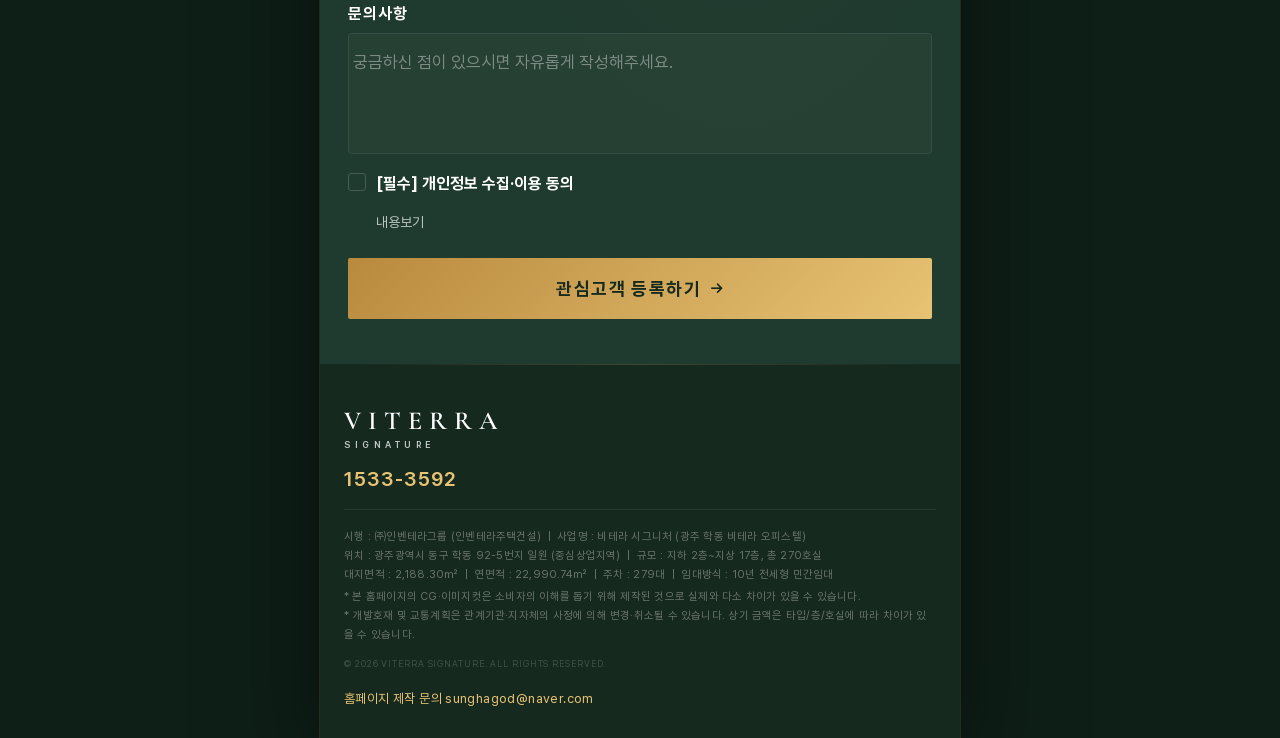
==== commit 90727131: "워드마크 폰트 서브셋(1.2MB→5.7KB) Co-Authored-By: Claude Fable 5 <noreply@anthropic.com>" ====
--- a/public/index.html
+++ b/public/index.html
@@ -26,7 +26,7 @@
   <link rel="stylesheet" href="css/fonts.css?v=2">
   <link rel="stylesheet" href="css/fa.local.css?v=20260402">
   <link rel="stylesheet" href="css/style.css?v=v4a">
-  <link rel="stylesheet" href="css/theme.css?v=22">
+  <link rel="stylesheet" href="css/theme.css?v=23">
 </head>
 <body>
 
--- a/public/css/theme.css
+++ b/public/css/theme.css
@@ -2,7 +2,7 @@
    theme.css — 비테라 시그니처 색상/브랜드 오버라이드
    (style.css 뒤에 로드. 레이아웃은 송암 엔진 그대로)
    ══════════════════════════════════════════════ */
-@font-face{font-family:'Cormorant Garamond';font-weight:600;font-display:swap;src:url('fonts/CormorantGaramond.ttf') format('truetype')}
+@font-face{font-family:'Cormorant Garamond';font-weight:600;font-display:swap;src:url('fonts/CormorantGaramond-sub.woff2') format('woff2')}
 
 :root{
   --dark:    #15291F;
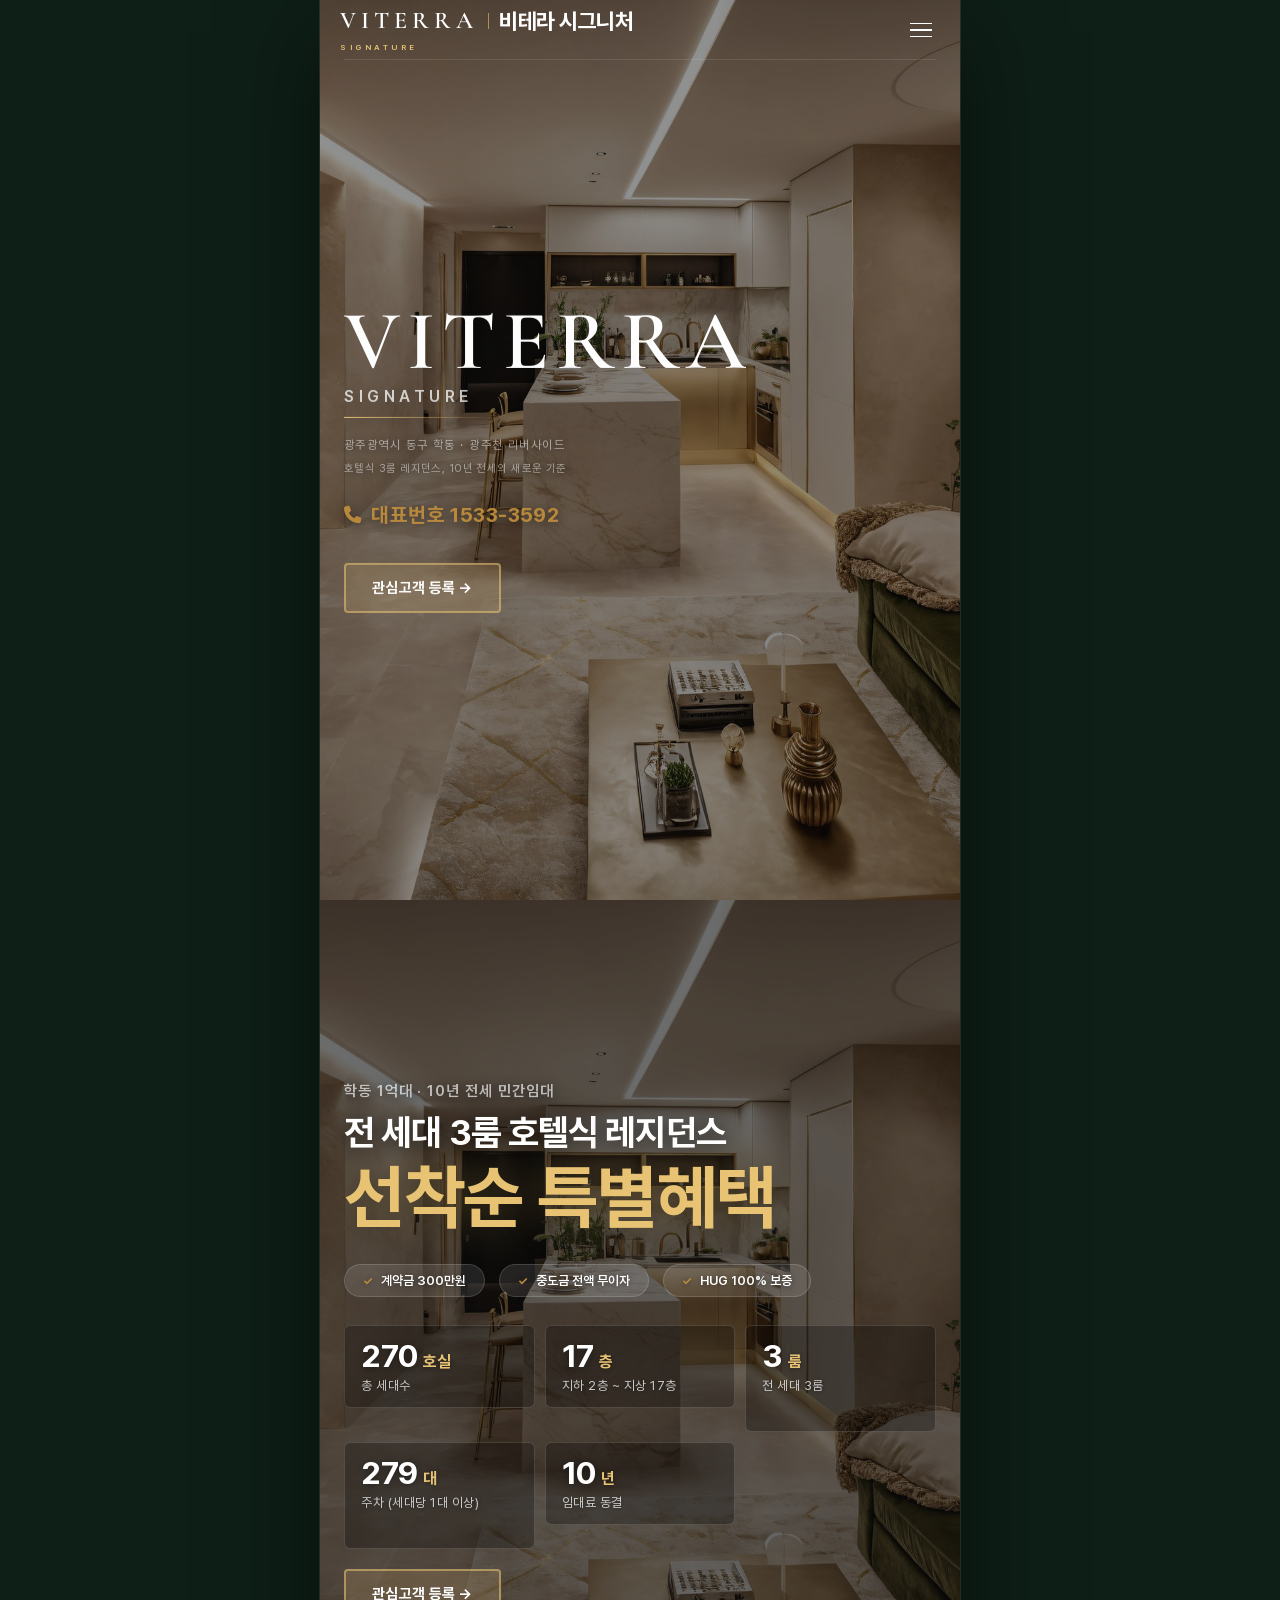
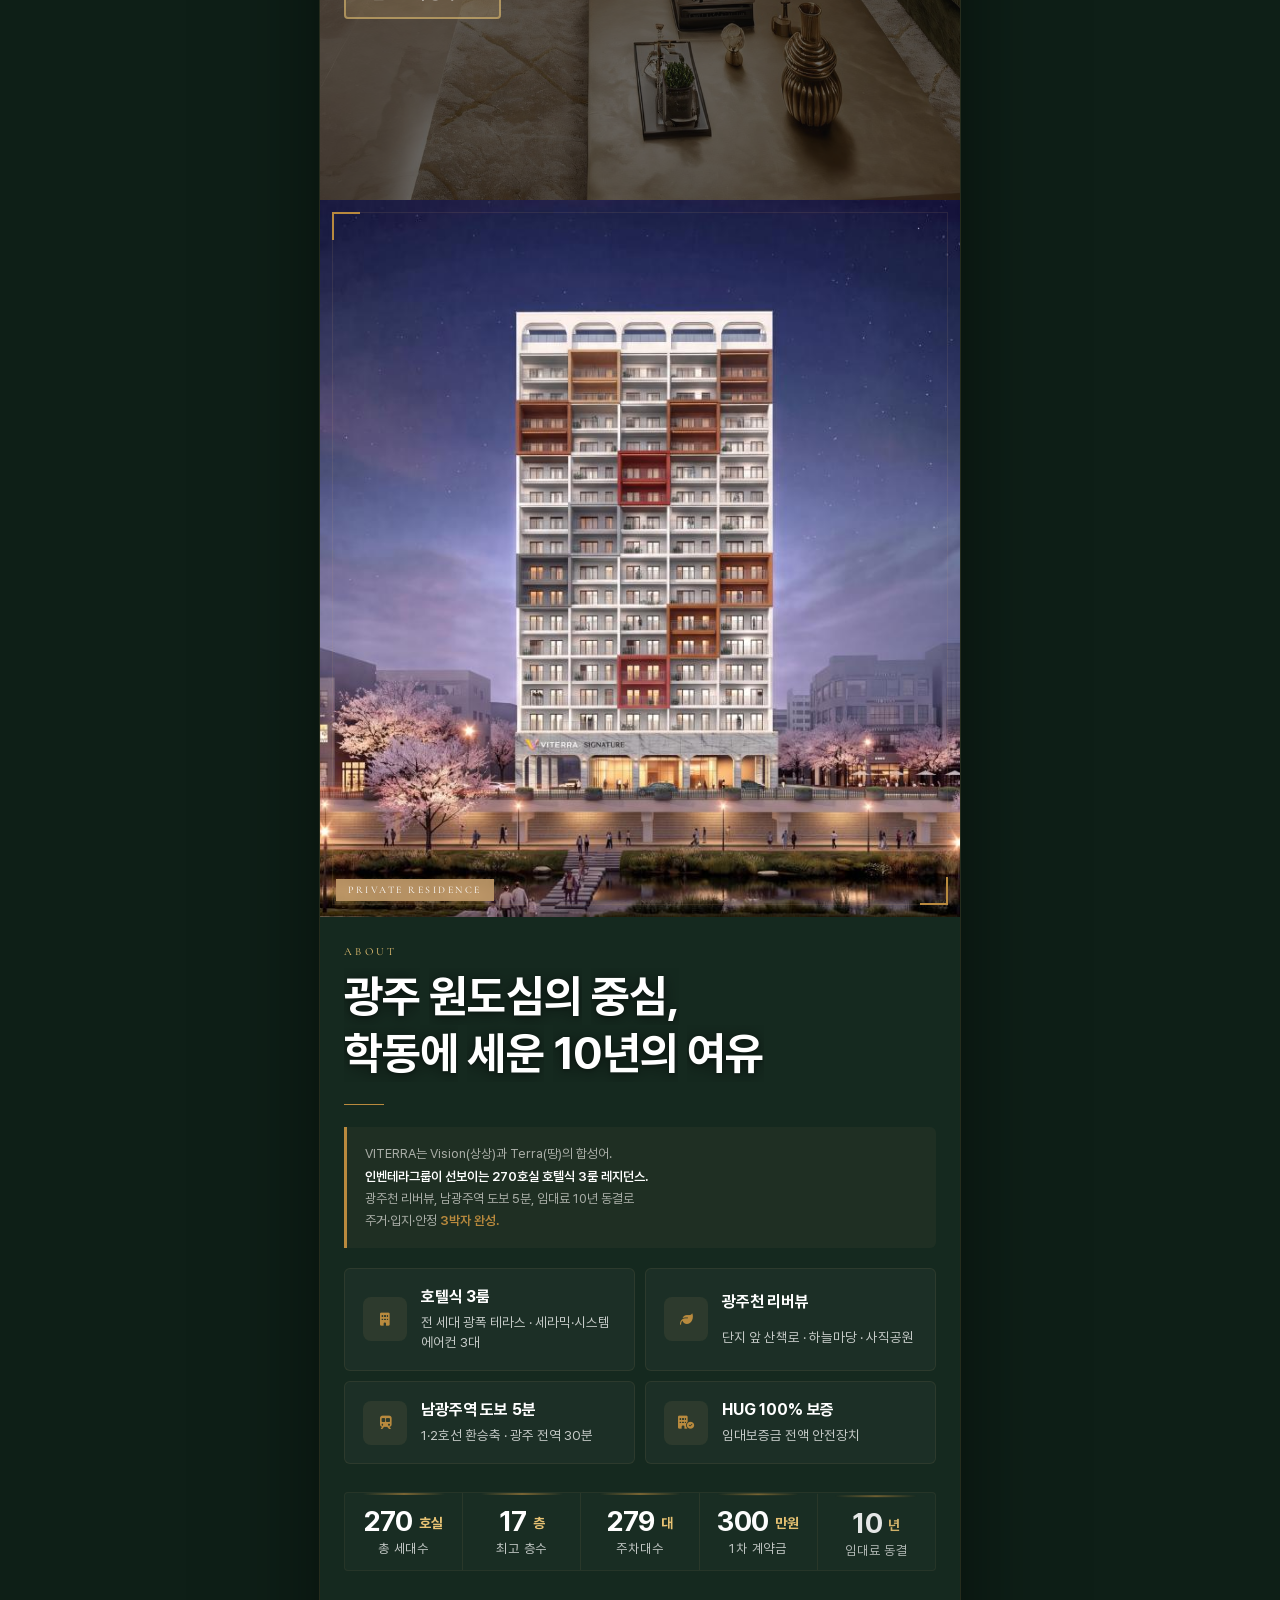
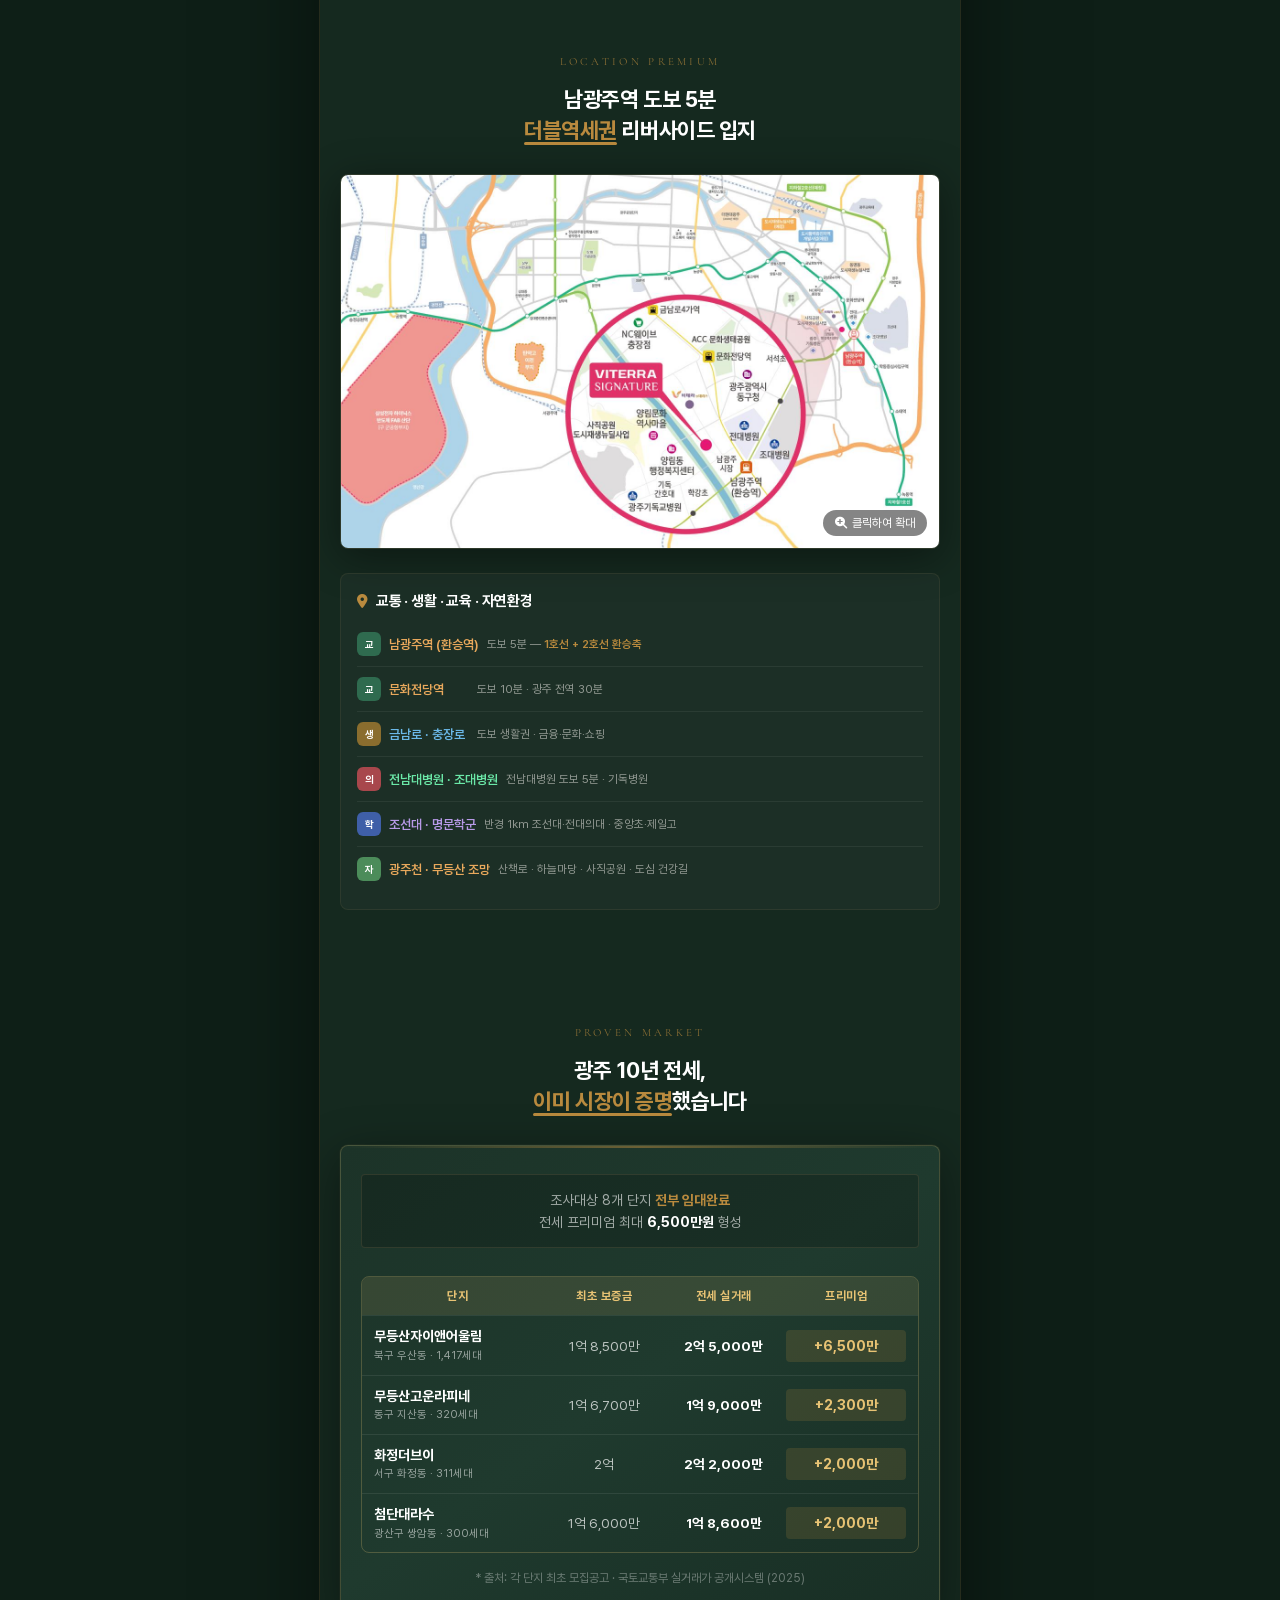
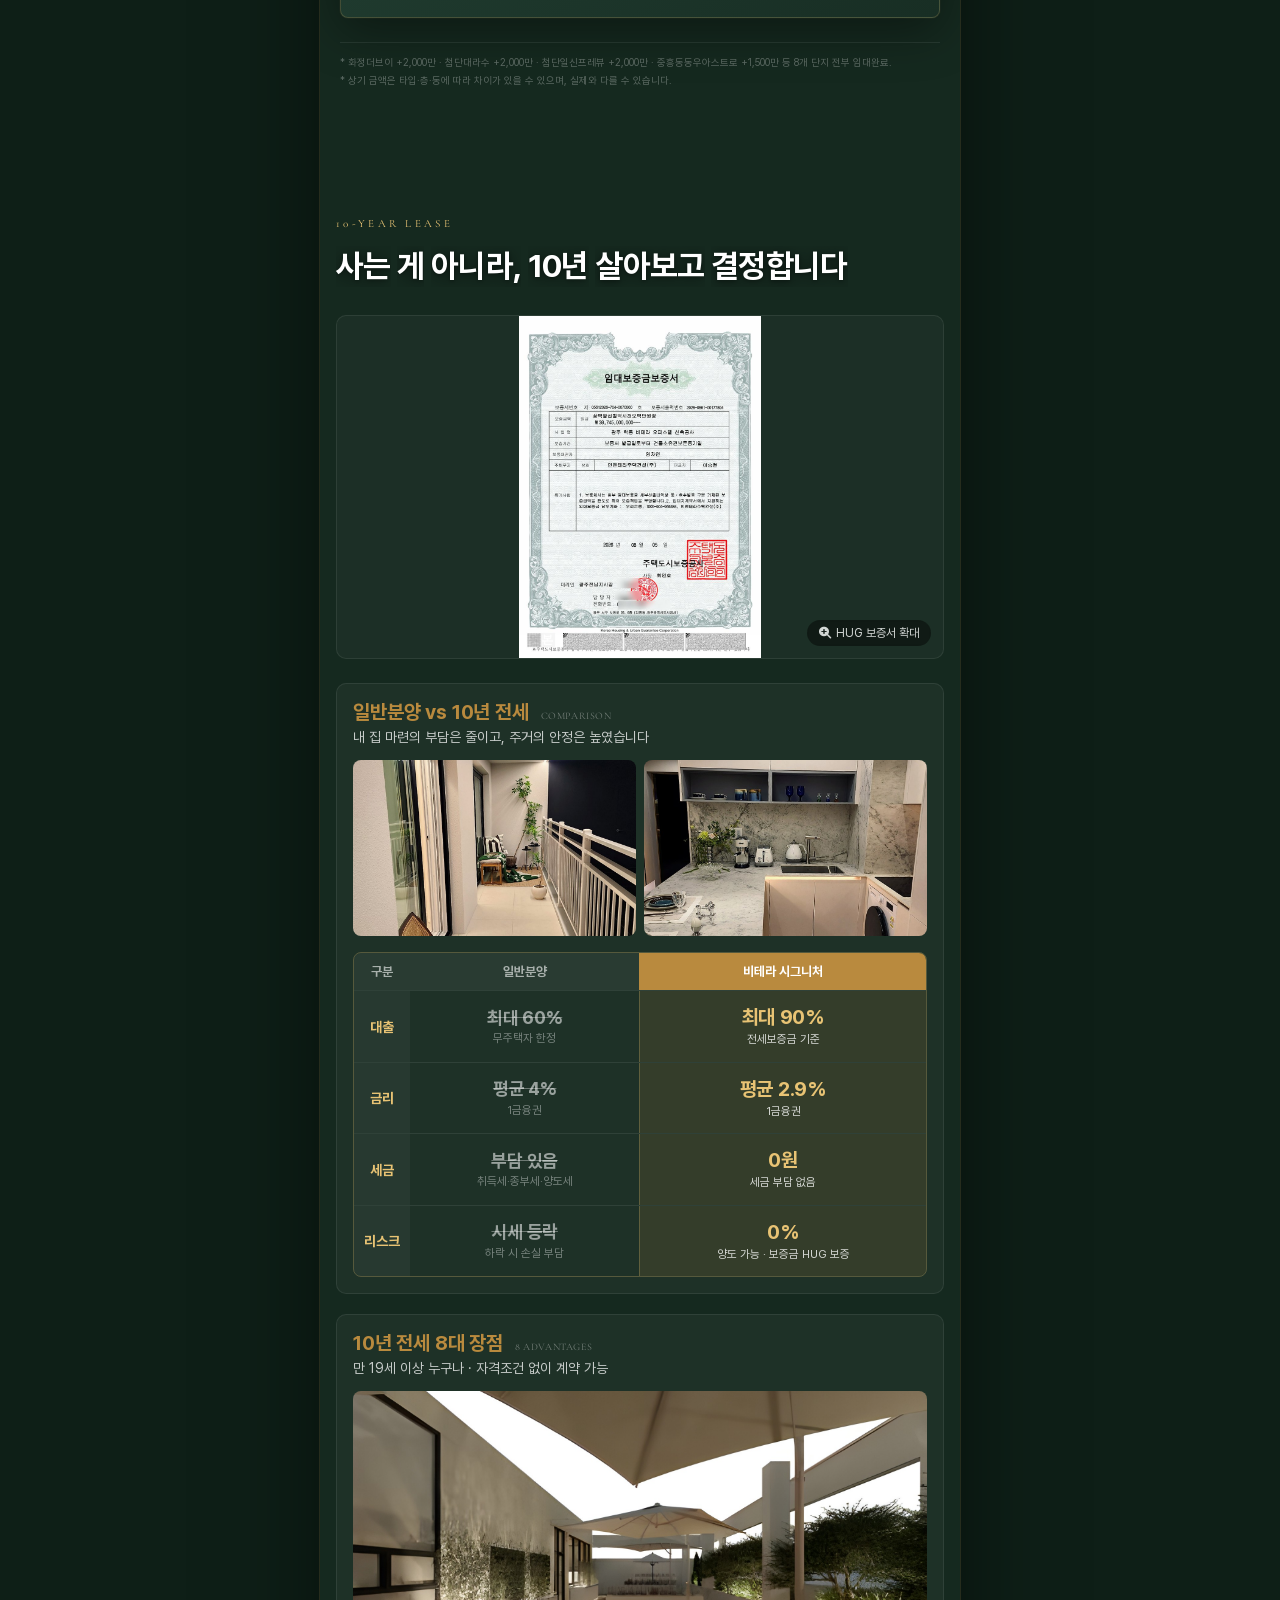
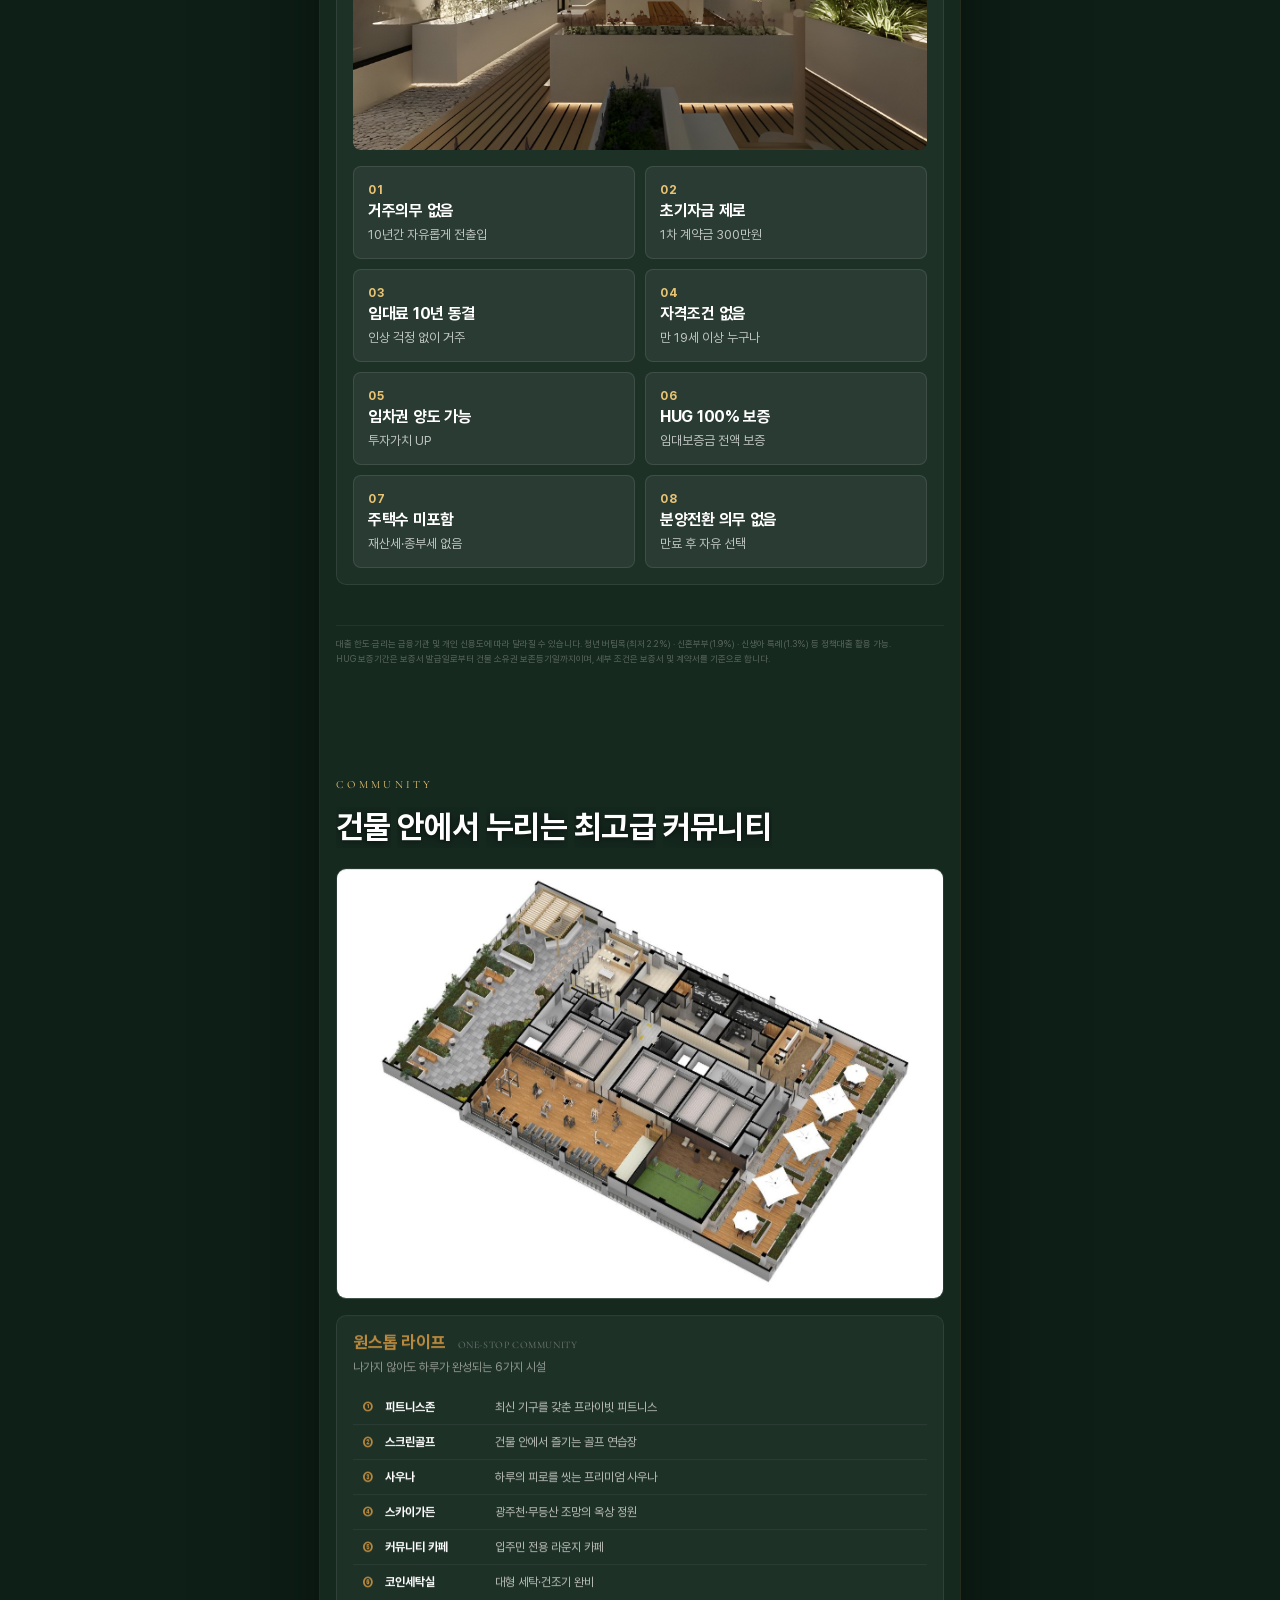
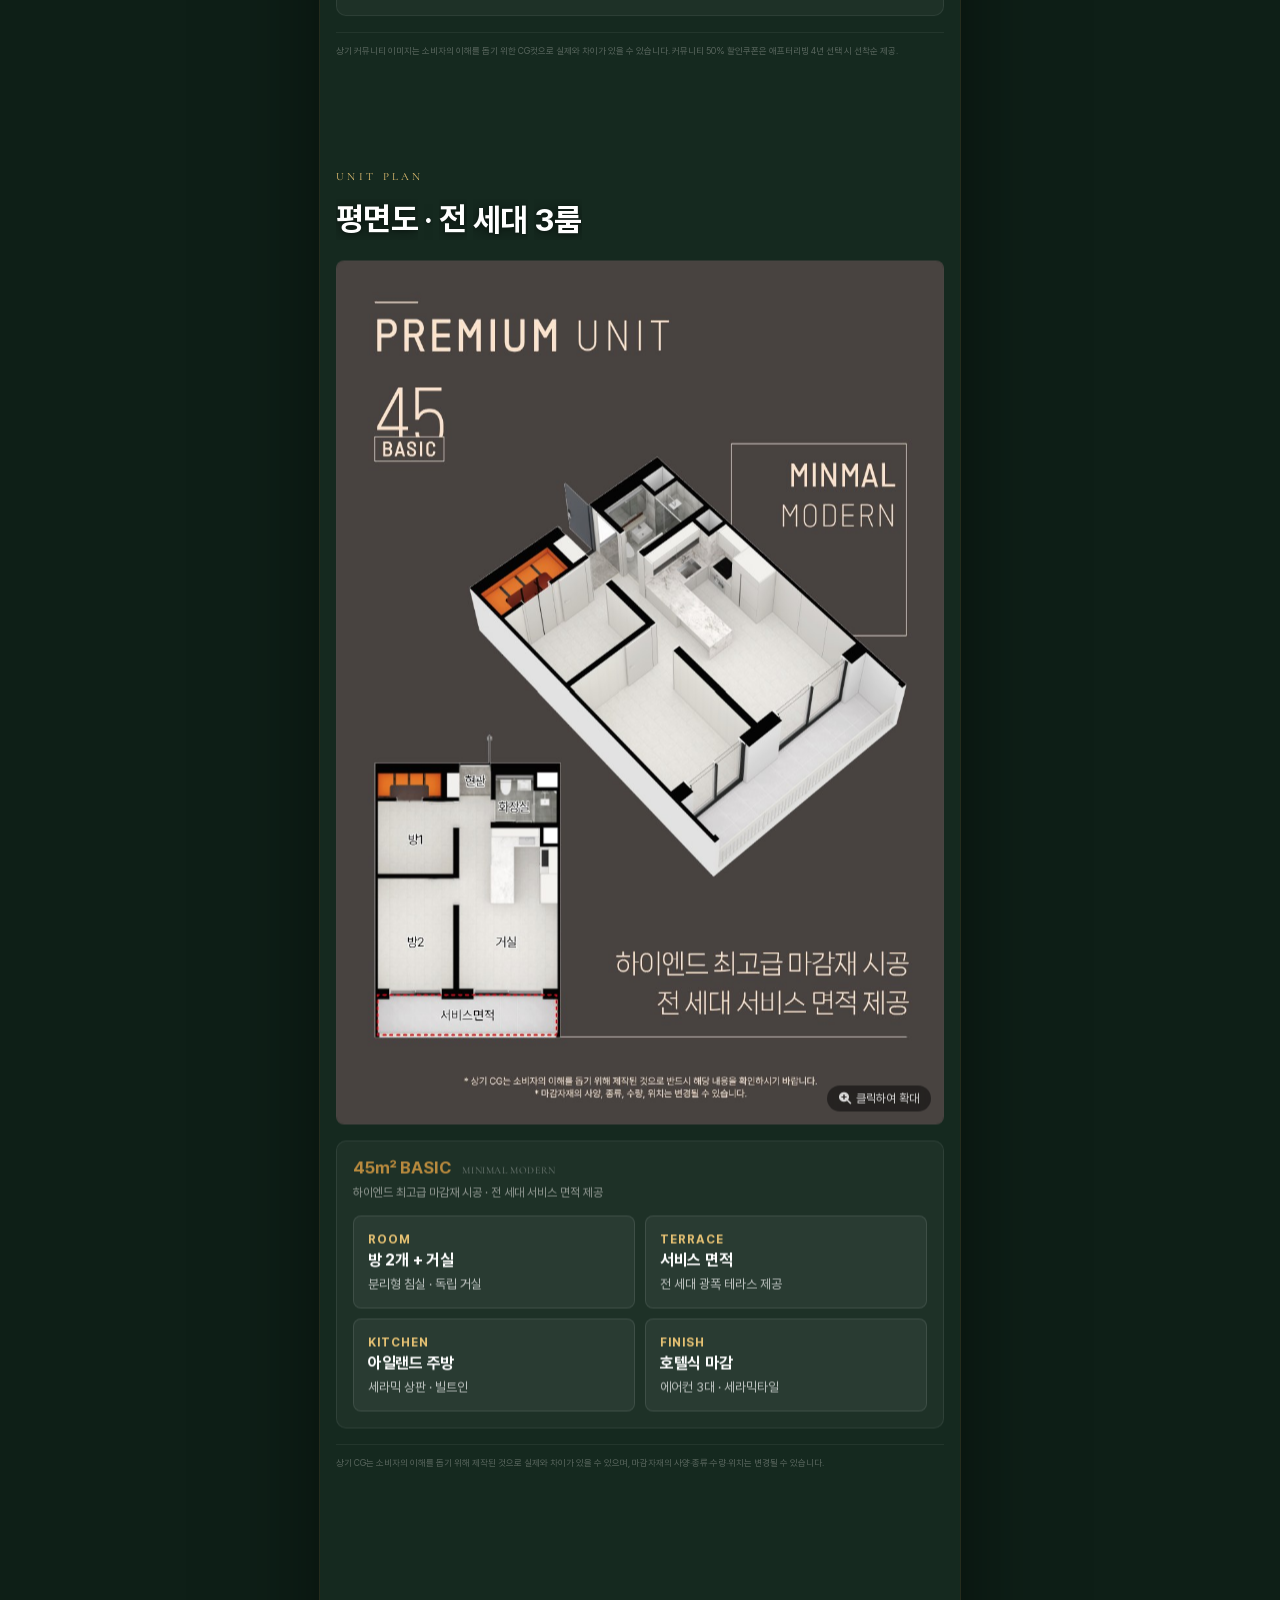
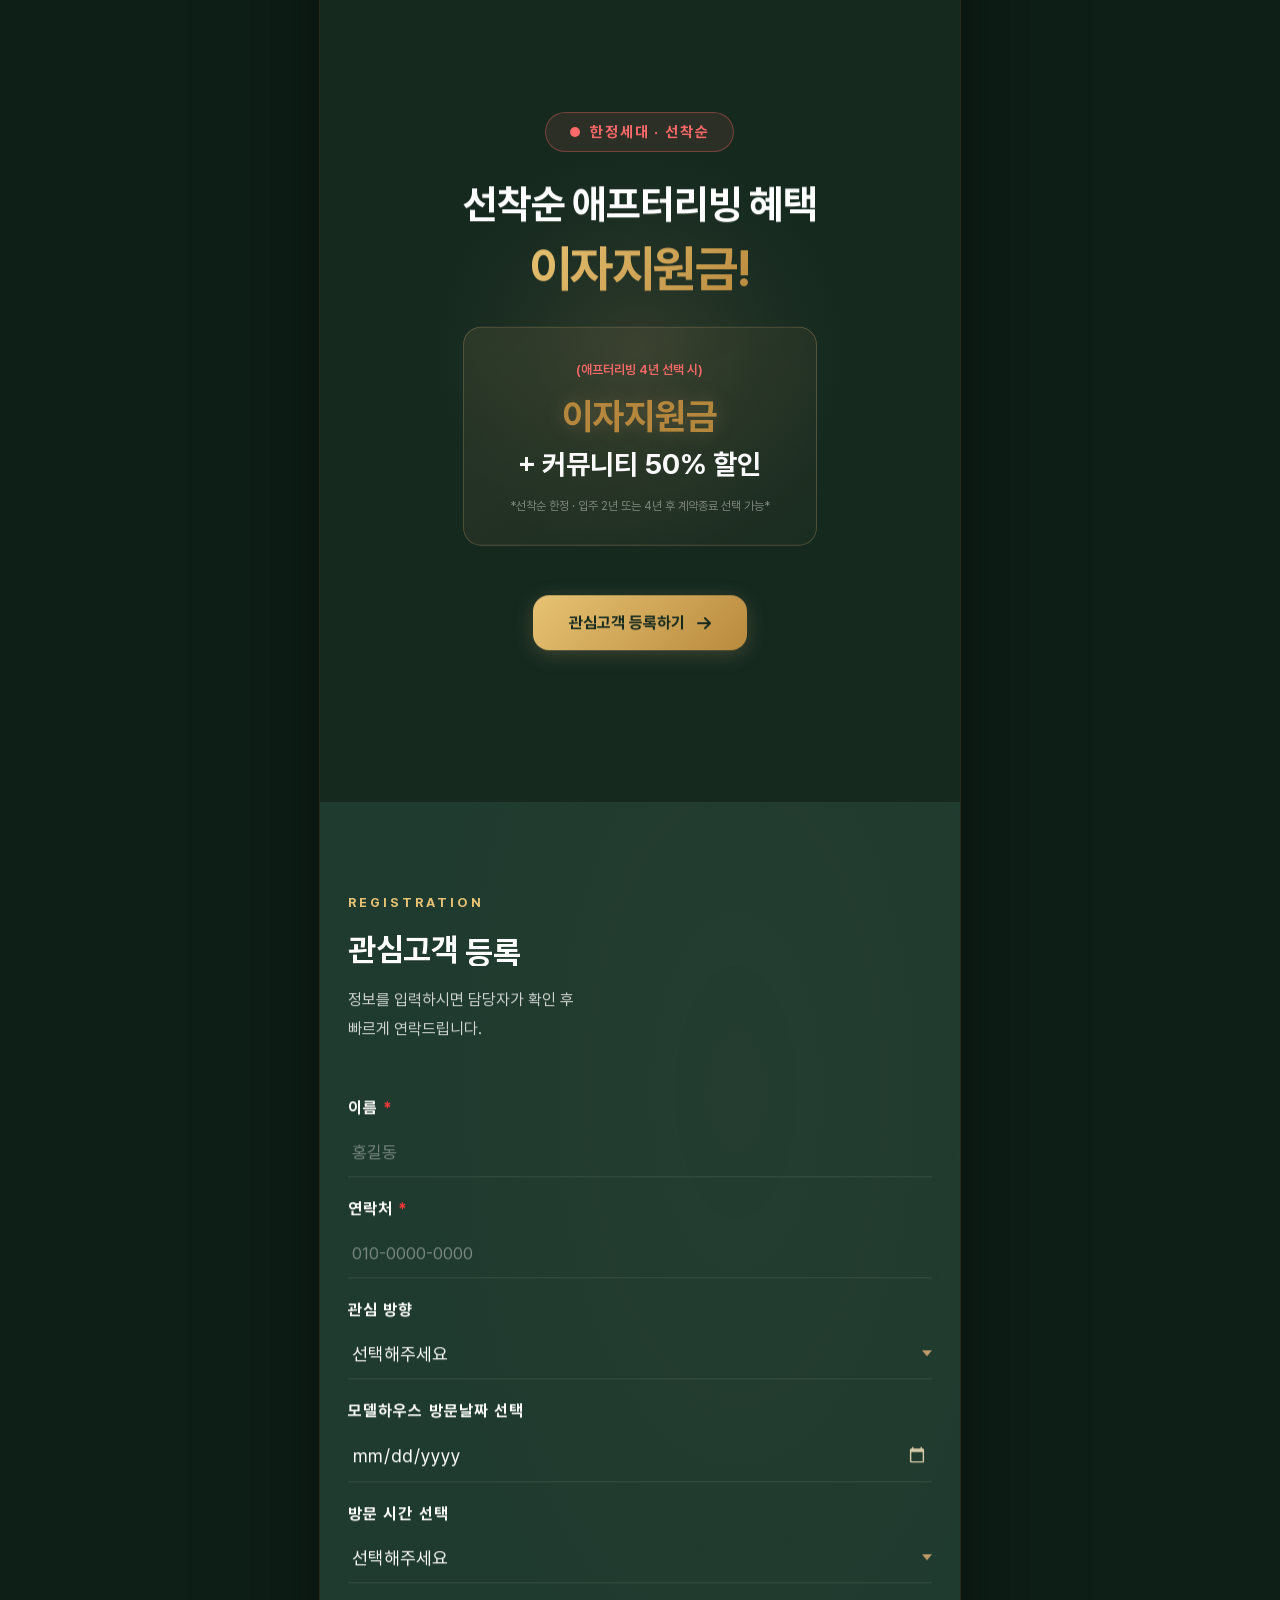
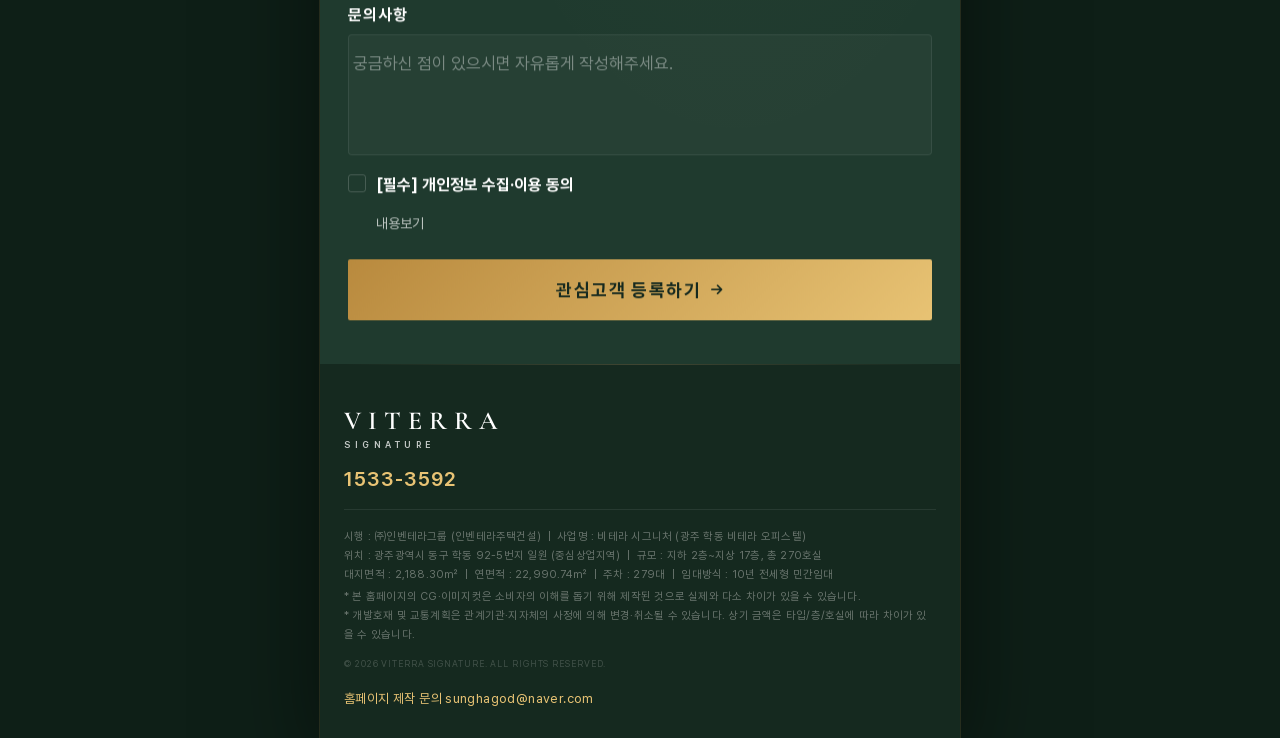
==== commit a28adfd1: "문구 수정: 광폭 테라스·HUG 금액 제거·헤더 비테라 시그니처·이자지원금 금액 제거" ====
--- a/public/index.html
+++ b/public/index.html
@@ -40,7 +40,7 @@
 <header id="header" data-theme="dark">
   <div class="hd-inner">
     <a class="logo" id="logoLink">
-      <span class="brand-mark brand-mark--ko"><span class="bm-row"><span class="bm-en">VITERRA</span><span class="bm-sep"></span><span class="bm-ko">비테라</span></span><span class="bm-sub">SIGNATURE</span></span>
+      <span class="brand-mark brand-mark--ko"><span class="bm-row"><span class="bm-en">VITERRA</span><span class="bm-sep"></span><span class="bm-ko">비테라 시그니처</span></span><span class="bm-sub">SIGNATURE</span></span>
     </a>
     <nav class="gnb" aria-label="메인 내비게이션">
       <a data-go="1" role="button" tabindex="0">단지소개</a>
@@ -181,7 +181,7 @@
         <div class="s1-card">
           <div class="s1-card-icon"><i class="fa-solid fa-building"></i></div>
           <h4>호텔식 3룸</h4>
-          <p>전 세대 테라스 · 세라믹·시스템에어컨 3대</p>
+          <p>전 세대 광폭 테라스 · 세라믹·시스템에어컨 3대</p>
         </div>
         <div class="s1-card">
           <div class="s1-card-icon"><i class="fa-solid fa-leaf"></i></div>
@@ -196,7 +196,7 @@
         <div class="s1-card">
           <div class="s1-card-icon"><i class="fa-solid fa-building-circle-check"></i></div>
           <h4>HUG 100% 보증</h4>
-          <p>임대보증금 387억 · 전액 안전장치</p>
+          <p>임대보증금 전액 안전장치</p>
         </div>
       </div>
       <div class="stats" data-fx="stagger" data-delay="0.85" data-pre="0.2" data-stagger="0.12" data-kid-y="20" data-main="0.8">
@@ -376,7 +376,7 @@
             <div class="adv2-c"><i>03</i><b>임대료 10년 동결</b><span>인상 걱정 없이 거주</span></div>
             <div class="adv2-c"><i>04</i><b>자격조건 없음</b><span>만 19세 이상 누구나</span></div>
             <div class="adv2-c"><i>05</i><b>임차권 양도 가능</b><span>투자가치 UP</span></div>
-            <div class="adv2-c"><i>06</i><b>HUG 100% 보증</b><span>보증금 387억 보증서</span></div>
+            <div class="adv2-c"><i>06</i><b>HUG 100% 보증</b><span>임대보증금 전액 보증</span></div>
             <div class="adv2-c"><i>07</i><b>주택수 미포함</b><span>재산세·종부세 없음</span></div>
             <div class="adv2-c"><i>08</i><b>분양전환 의무 없음</b><span>만료 후 자유 선택</span></div>
           </div>
@@ -450,7 +450,7 @@
           </div>
           <div class="adv2 sfp2-grid">
             <div class="adv2-c"><i>ROOM</i><b>방 2개 + 거실</b><span>분리형 침실 · 독립 거실</span></div>
-            <div class="adv2-c"><i>TERRACE</i><b>서비스 면적</b><span>전 세대 테라스 제공</span></div>
+            <div class="adv2-c"><i>TERRACE</i><b>서비스 면적</b><span>전 세대 광폭 테라스 제공</span></div>
             <div class="adv2-c"><i>KITCHEN</i><b>아일랜드 주방</b><span>세라믹 상판 · 빌트인</span></div>
             <div class="adv2-c"><i>FINISH</i><b>호텔식 마감</b><span>에어컨 3대 · 세라믹타일</span></div>
           </div>
@@ -476,13 +476,13 @@
 
       <h2 class="shook-title" data-fx="fade-up" data-delay="0.2" data-pre="0.2" data-main="0.9">
         <span class="shook-t1">선착순 애프터리빙 혜택</span>
-        <span class="shook-t2">이자지원금 <em>300만원!</em></span>
+        <span class="shook-t2"><em>이자지원금!</em></span>
       </h2>
 
       <div class="shook-cards" data-fx="stagger" data-delay="0.4" data-pre="0.2" data-stagger="0.15" data-kid-y="30" data-main="0.8">
         <div class="shook-card shook-card--accent">
           <span class="shook-card-sub">(애프터리빙 4년 선택 시)</span>
-          <p class="shook-card-main">이자지원금 <em>300만원</em><br>+ 커뮤니티 50% 할인</p>
+          <p class="shook-card-main"><em>이자지원금</em><br>+ 커뮤니티 50% 할인</p>
           <span class="shook-card-note">*선착순 한정 · 입주 2년 또는 4년 후 계약종료 선택 가능*</span>
         </div>
       </div>
@@ -558,7 +558,7 @@
             </div>
             <div class="s5-ci-row">
               <i class="fa-solid fa-award"></i>
-              <span>애프터리빙 4년 <b>이자지원금 300만원</b></span>
+              <span>애프터리빙 4년 <b>이자지원금</b></span>
             </div>
           </div>
         </div>
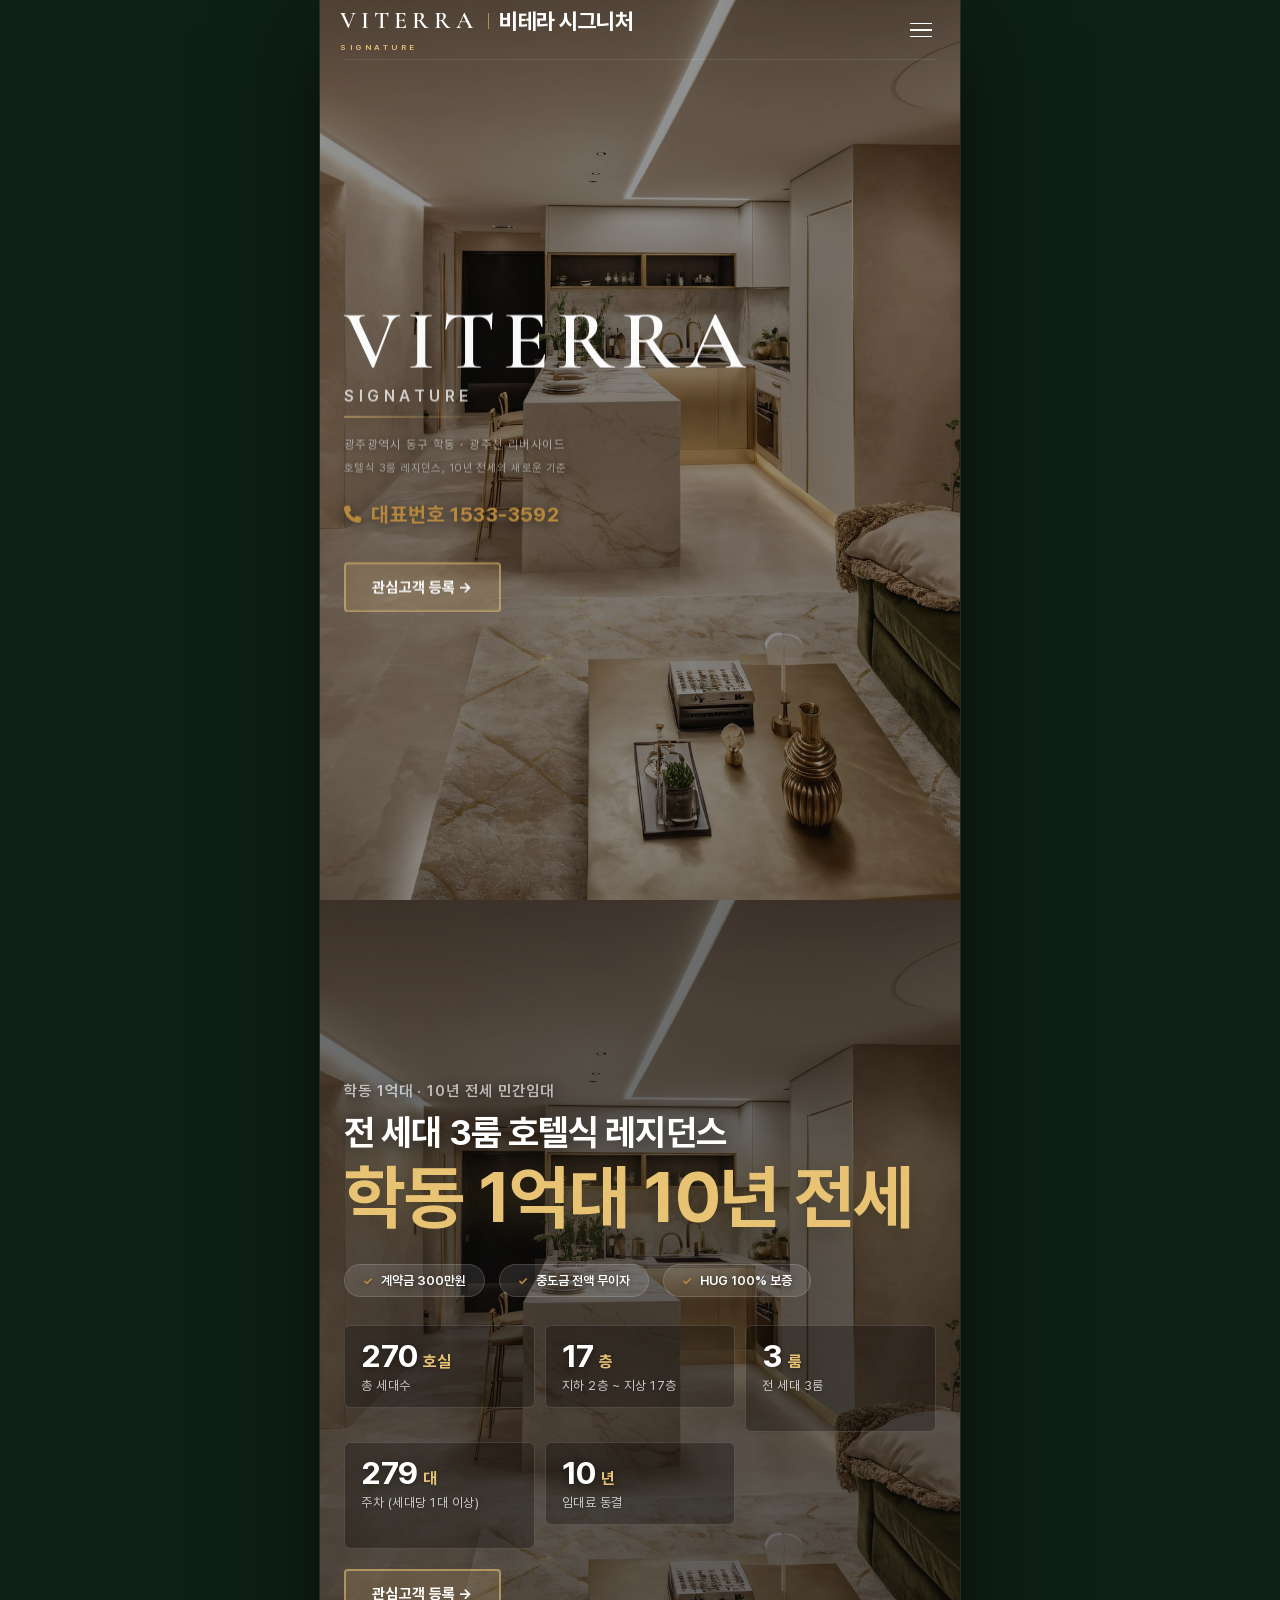
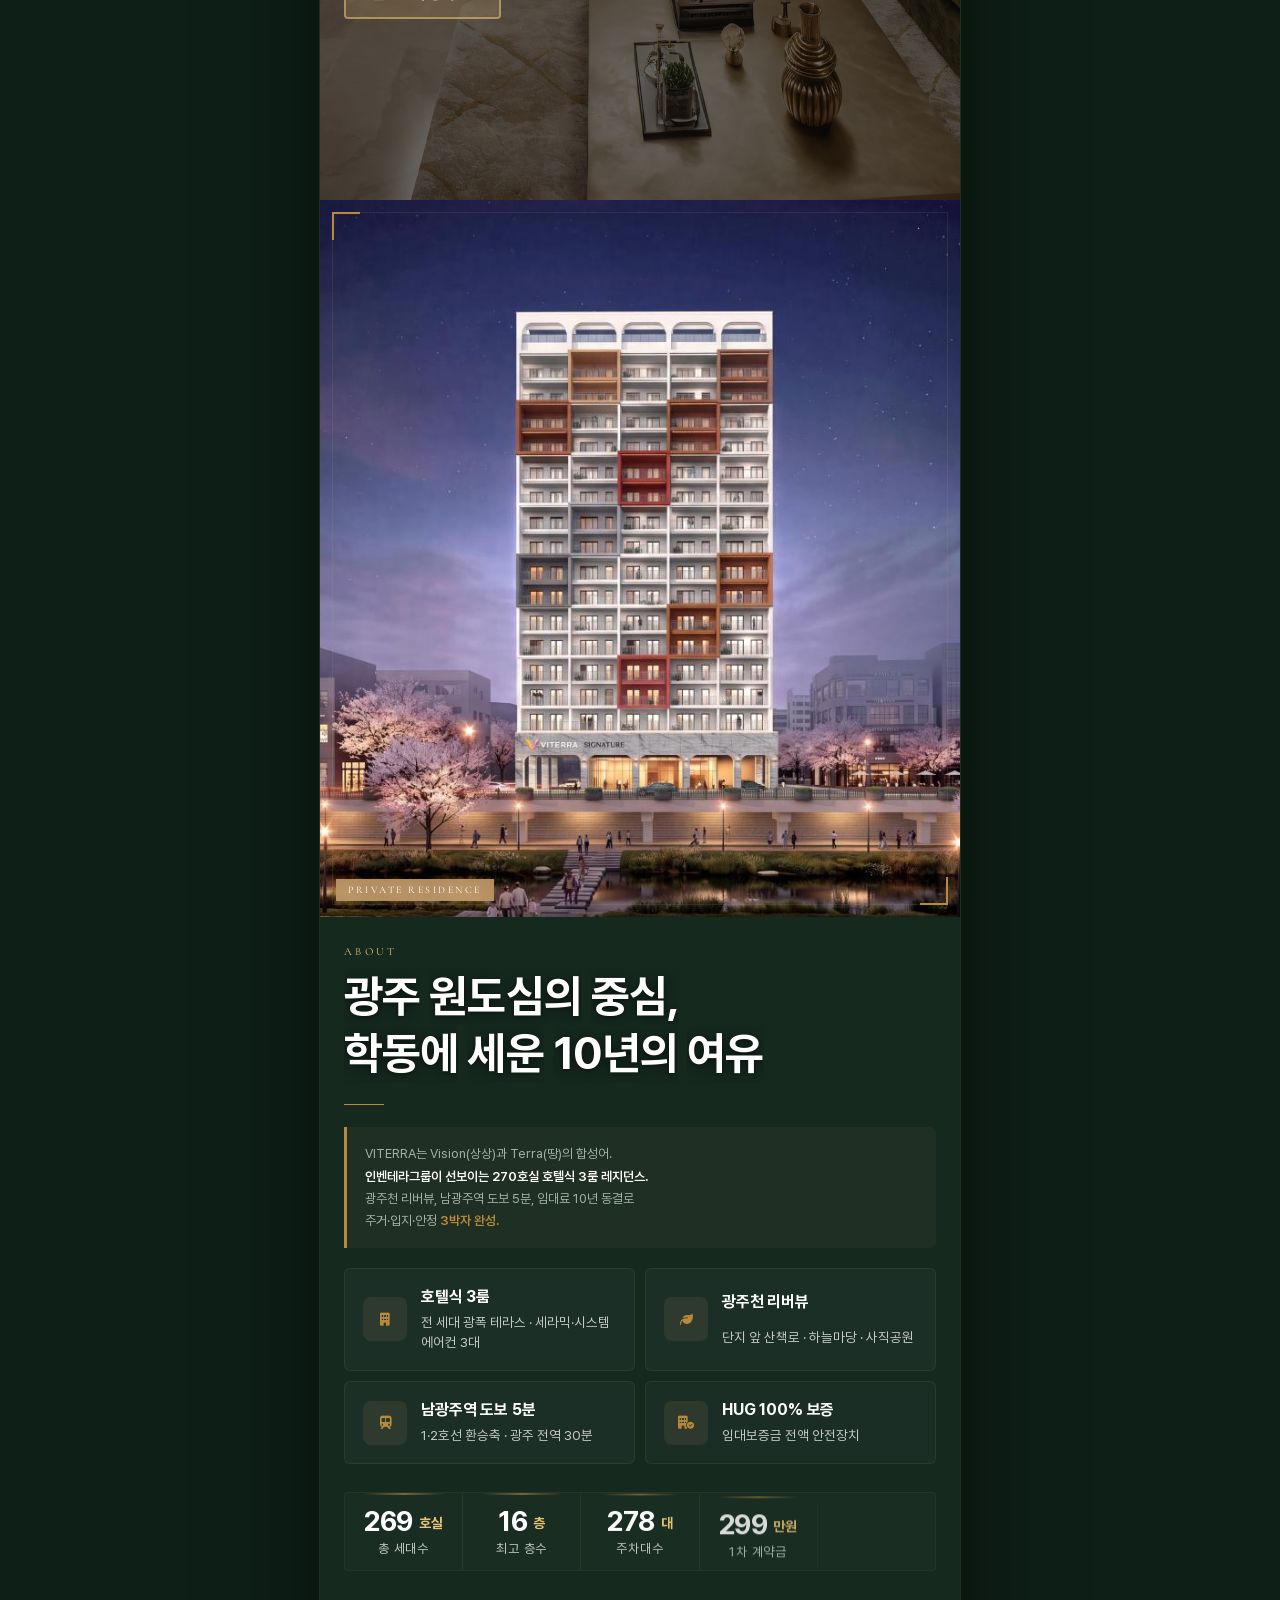
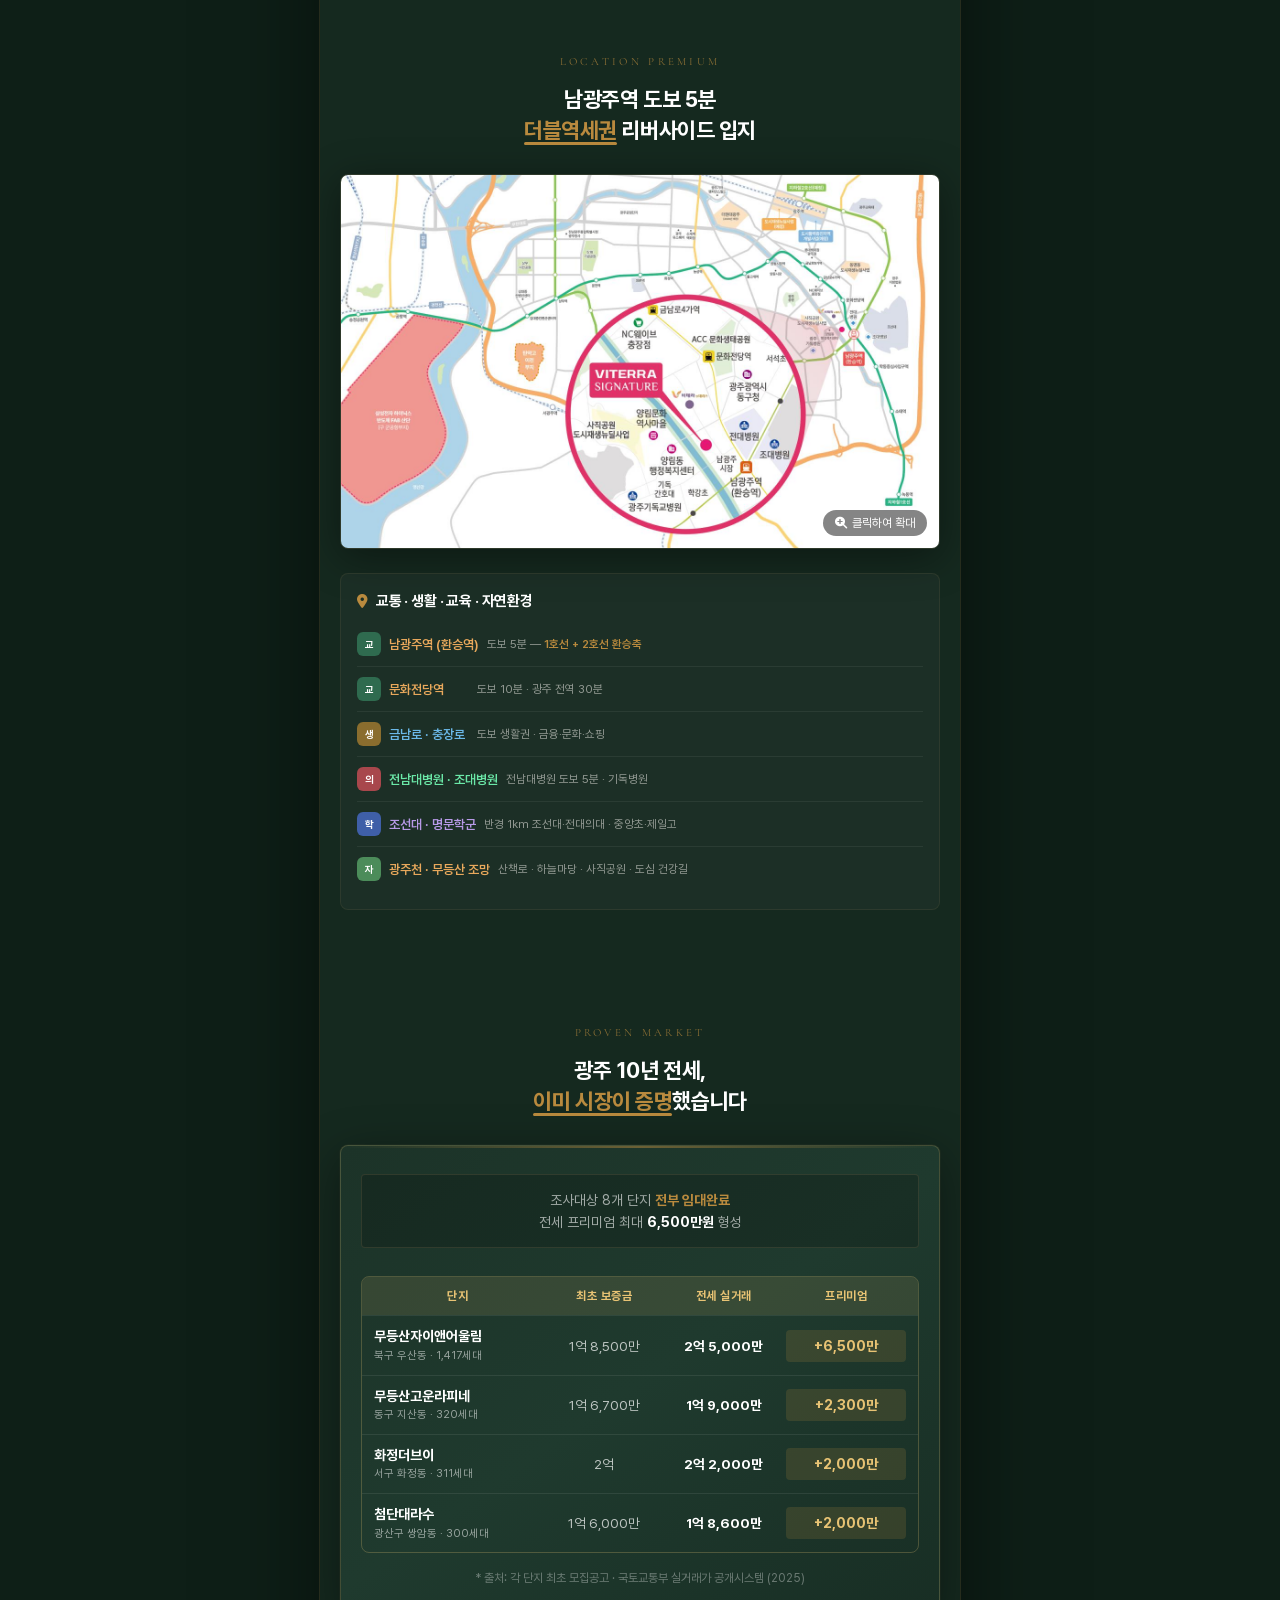
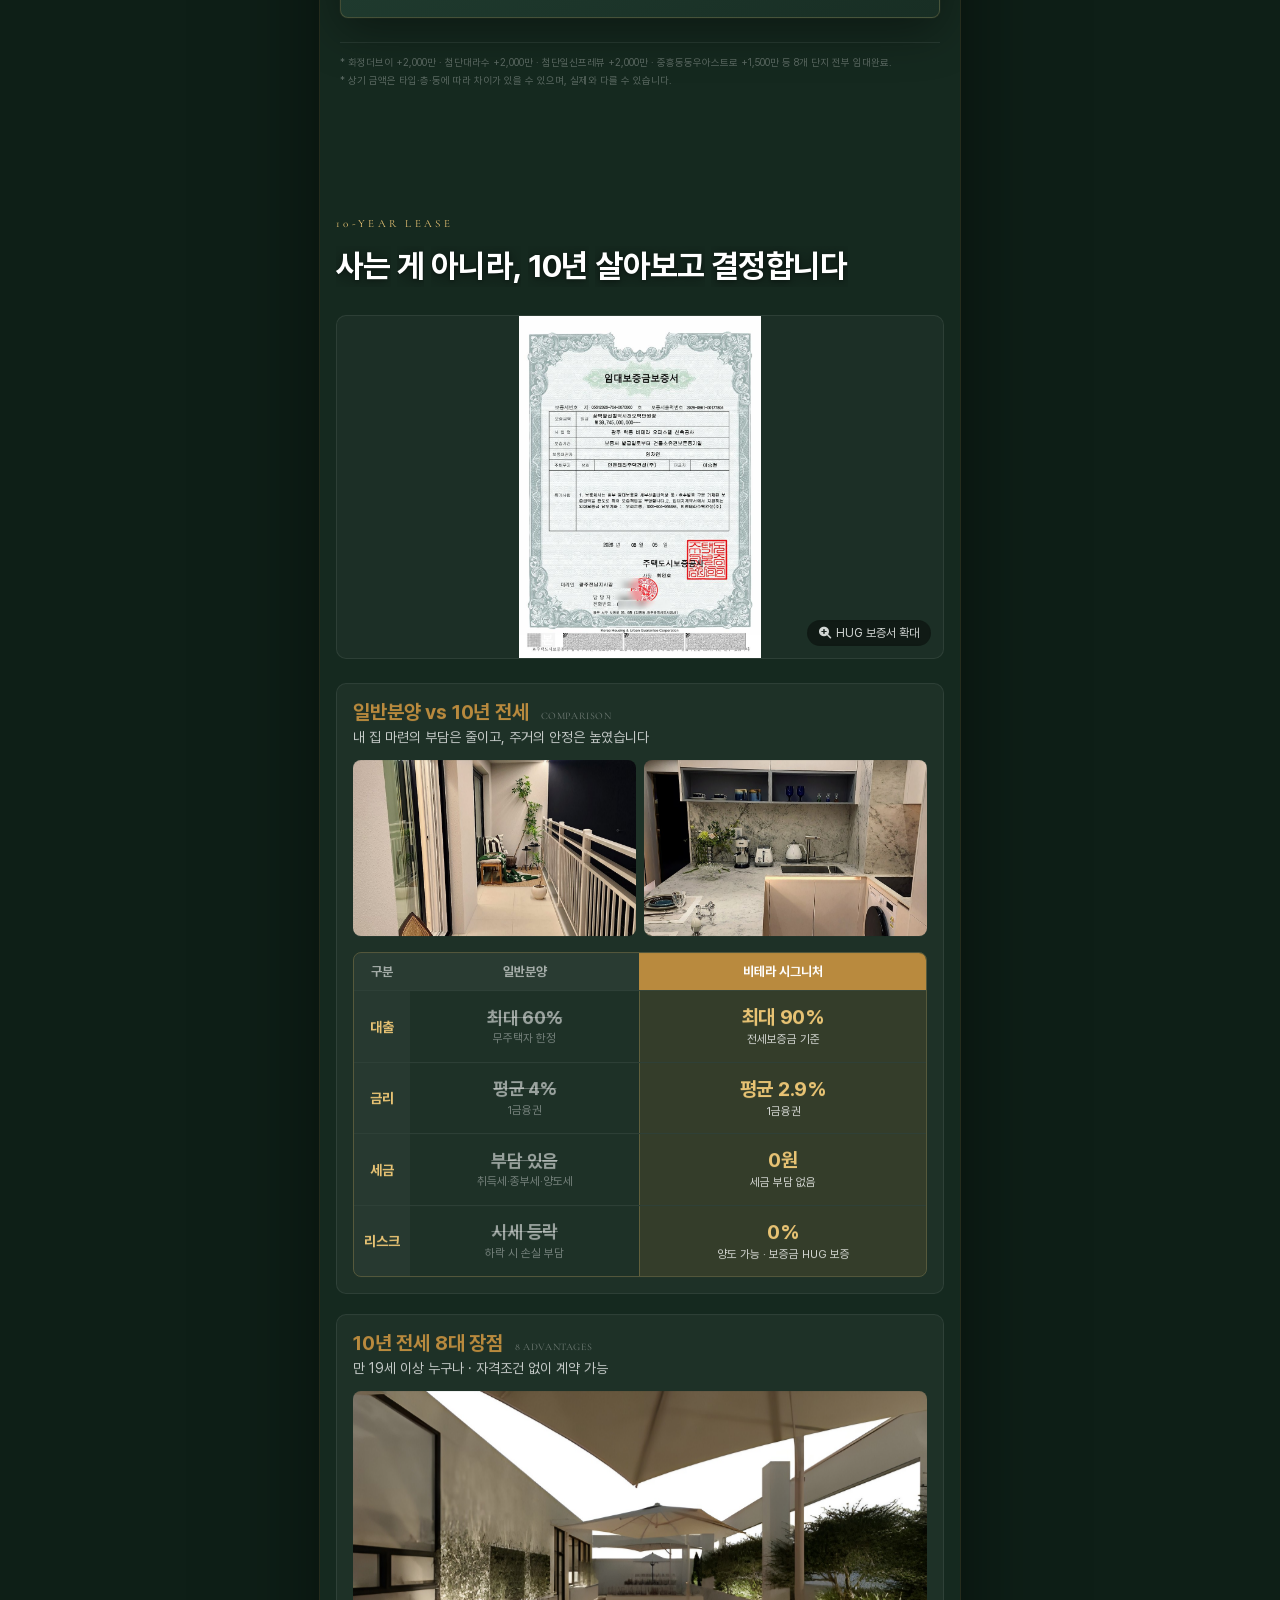
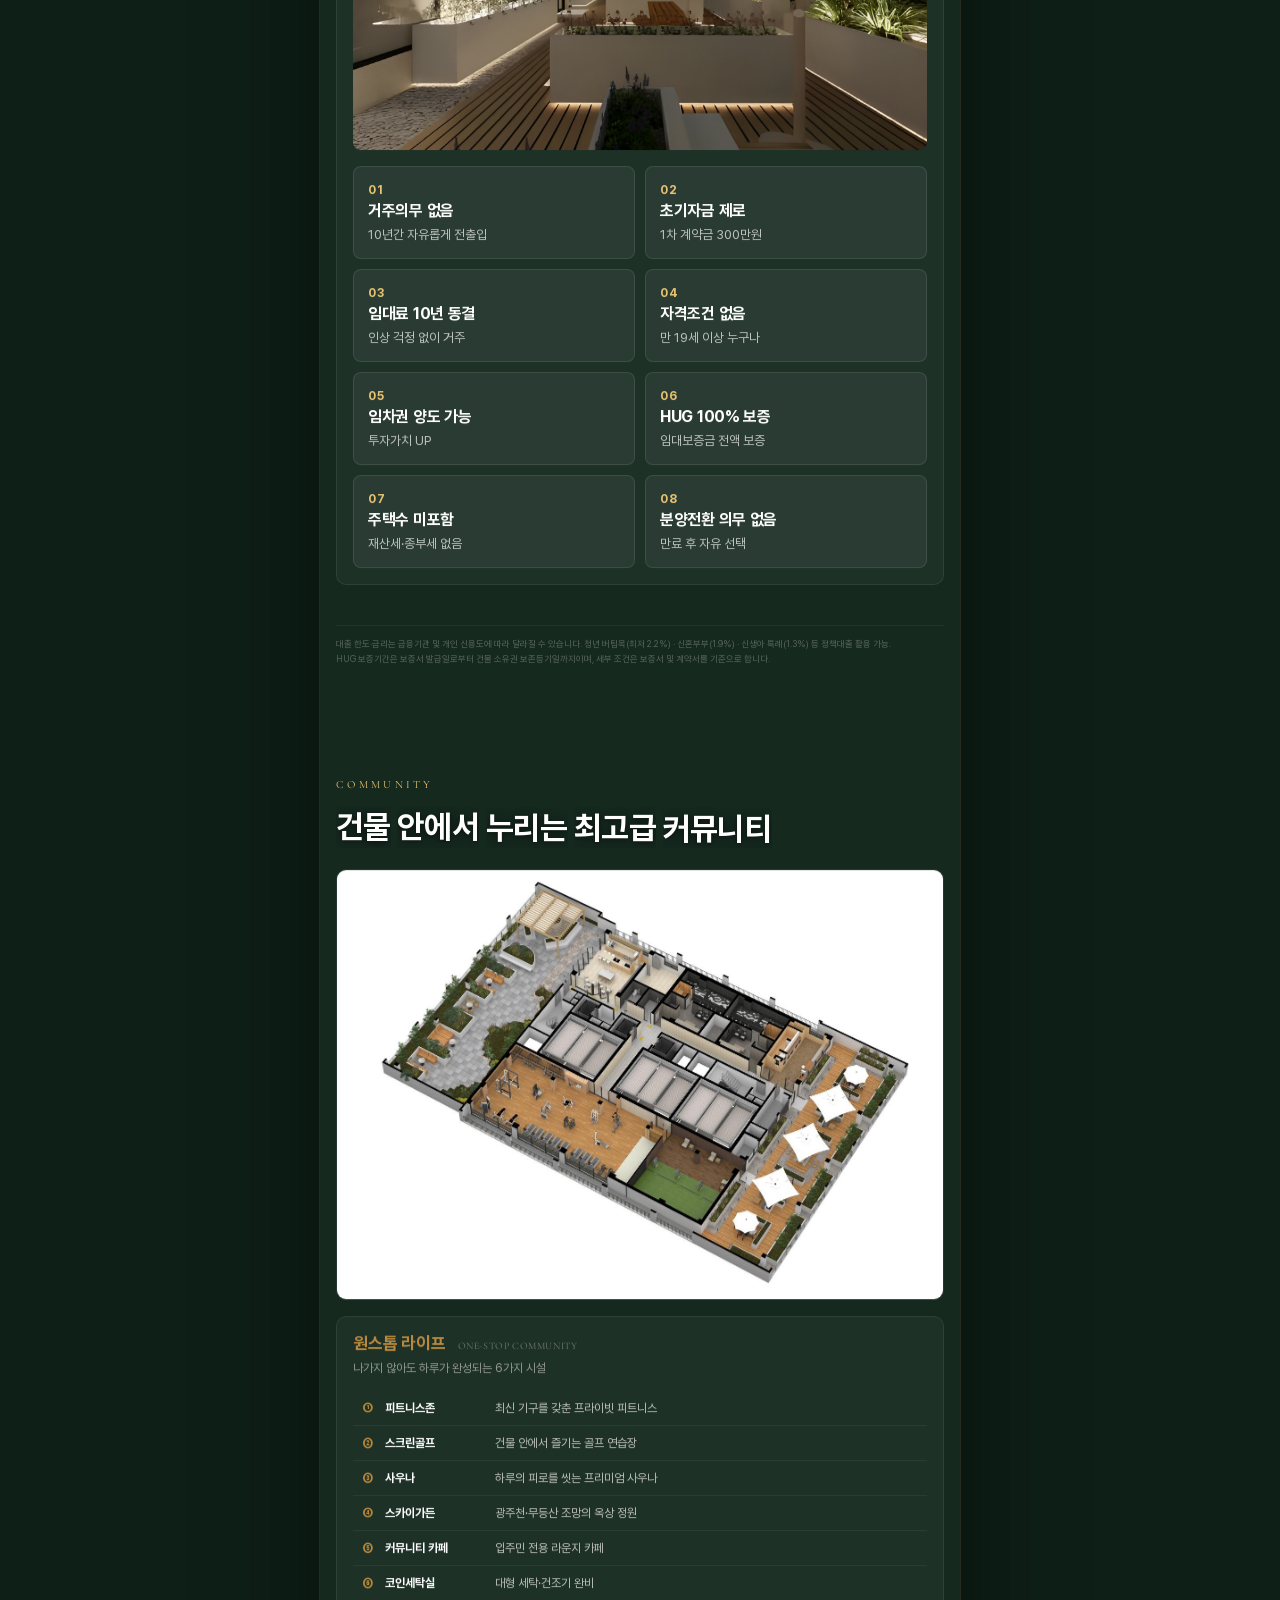
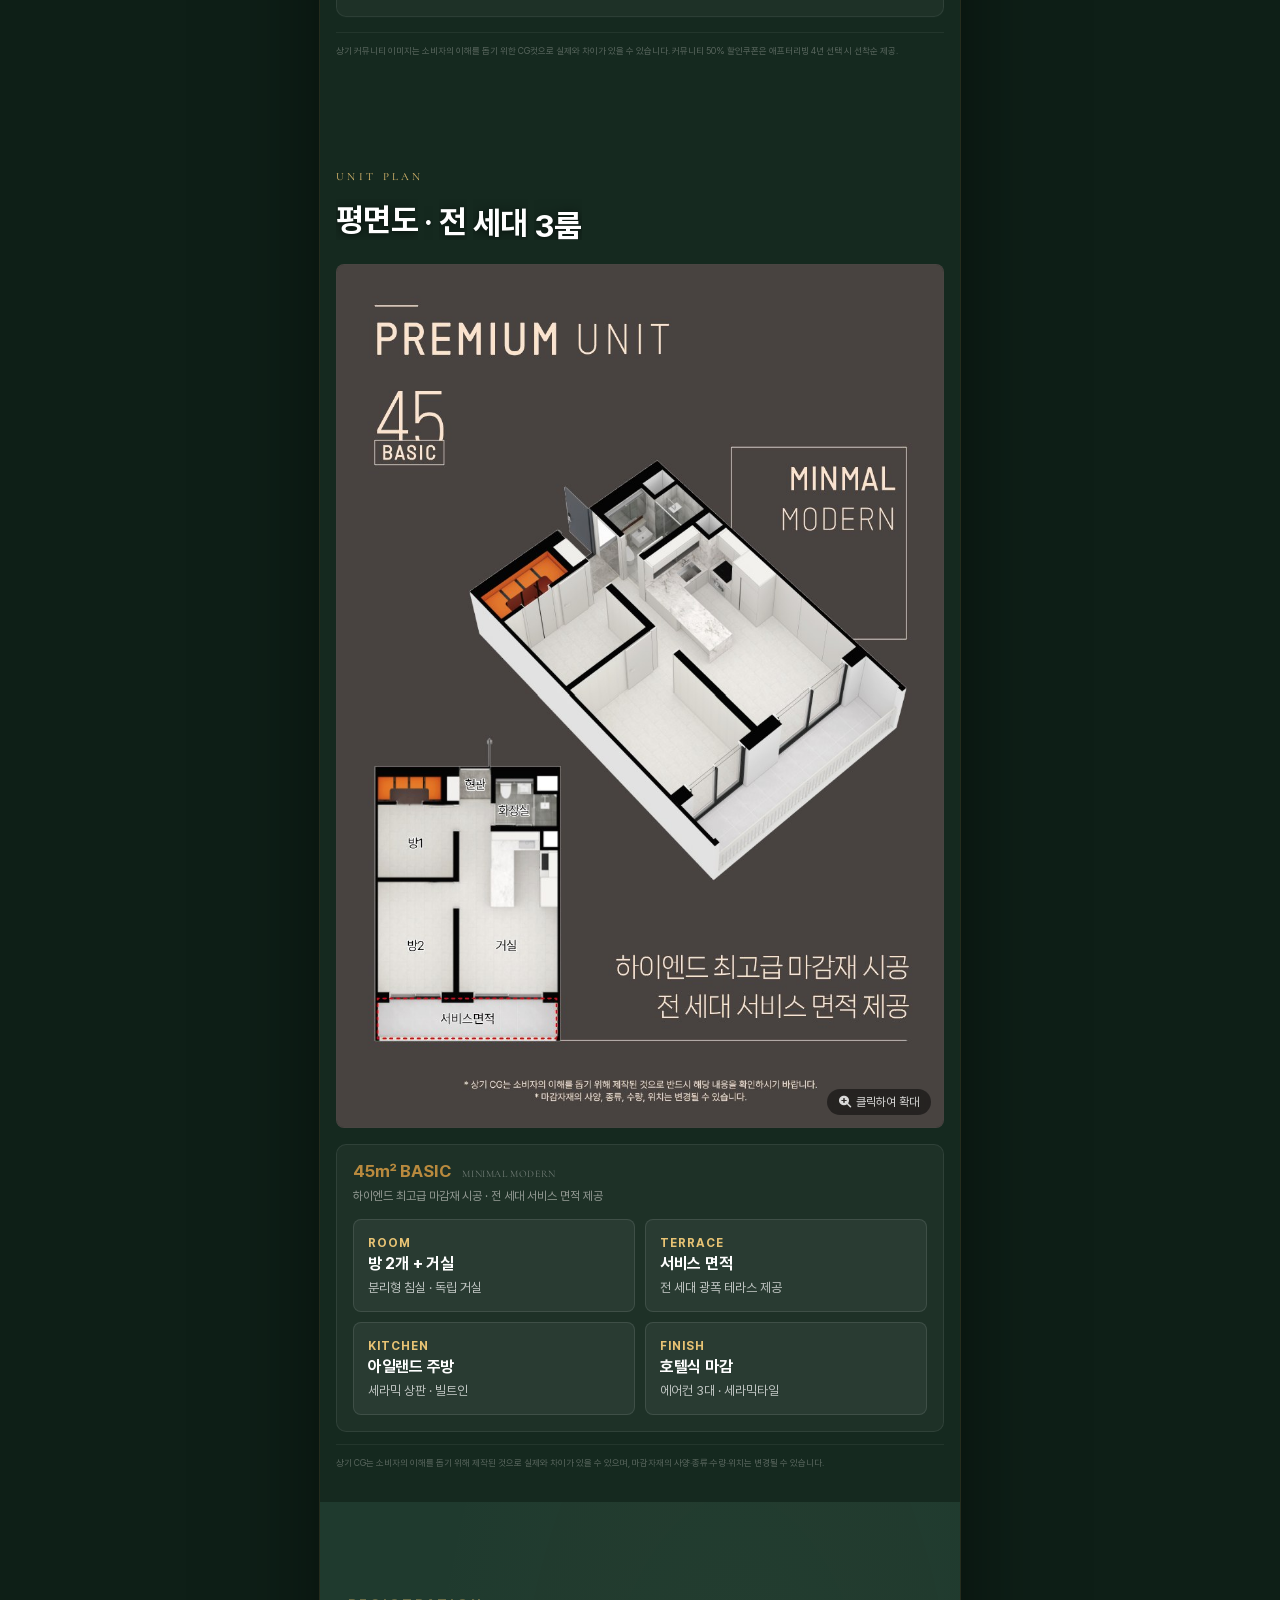
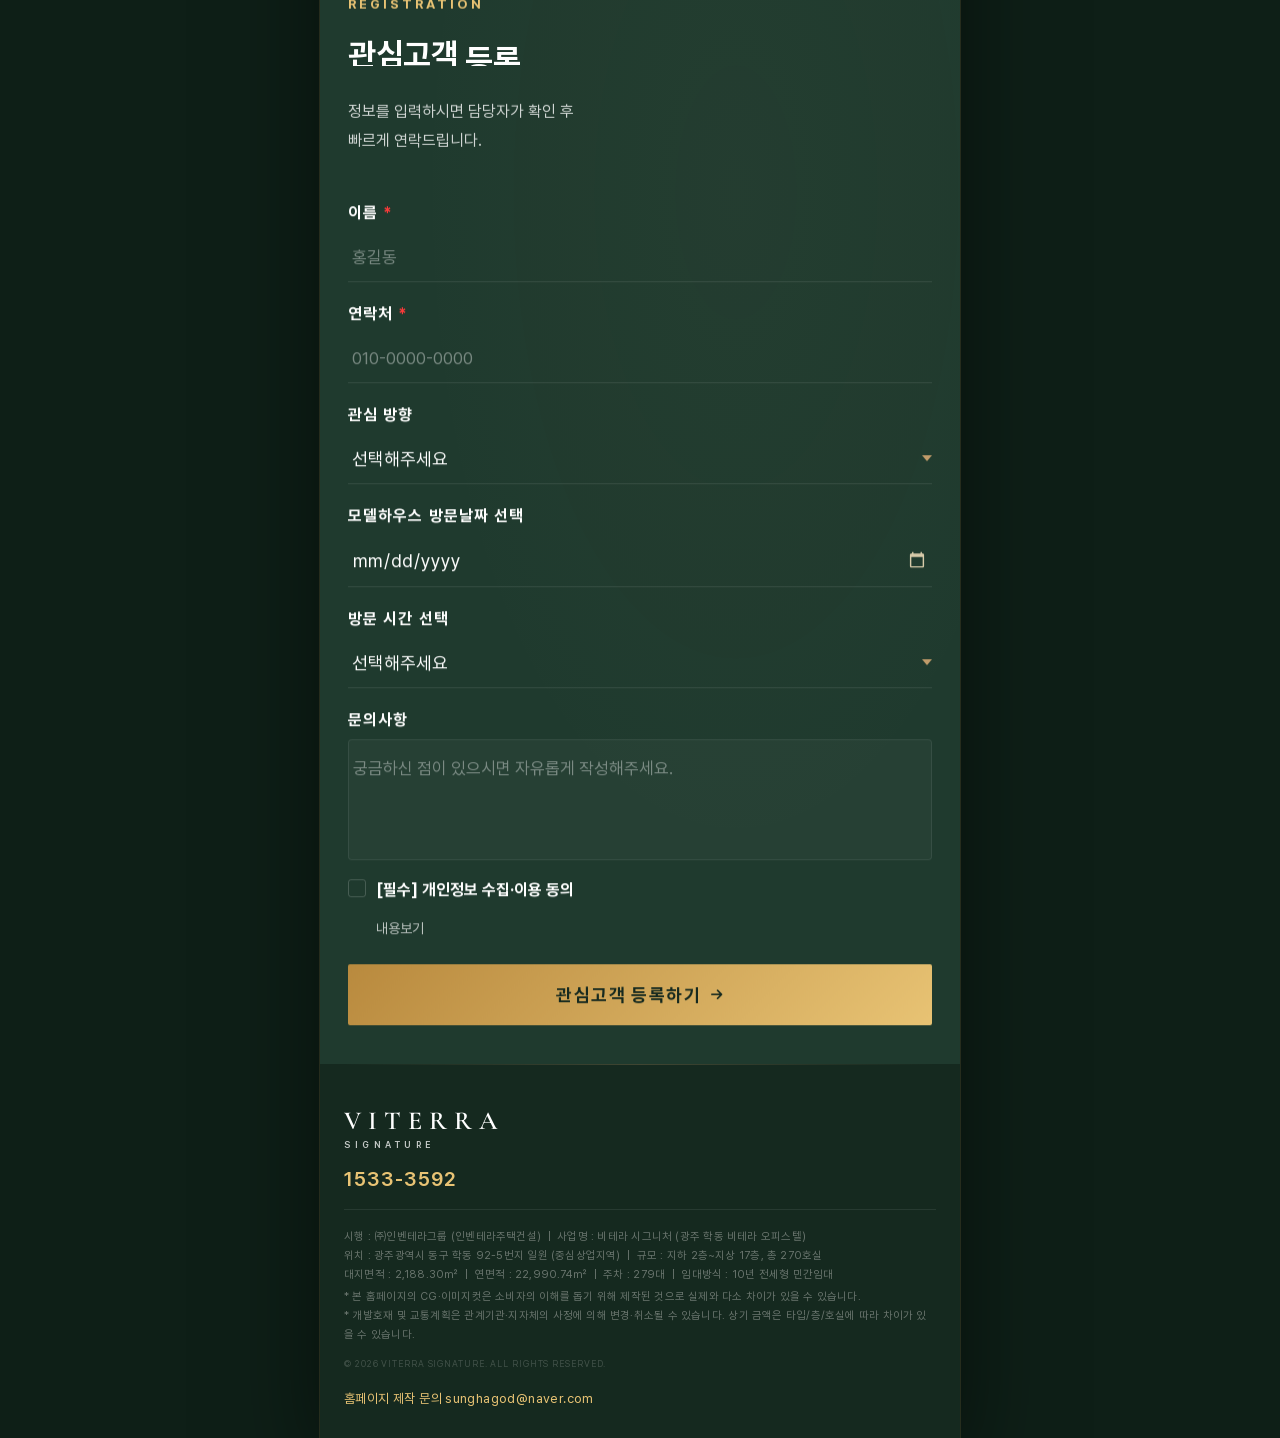
==== commit 35df8120: "선착순 혜택 섹션 제거, data-go 재조정" ====
--- a/public/index.html
+++ b/public/index.html
@@ -47,7 +47,7 @@
       <a data-go="2" role="button" tabindex="0">입지환경</a>
       <a data-go="3" role="button" tabindex="0">10년전세</a>
       <a data-go="5" role="button" tabindex="0">평면도</a>
-      <a data-go="7" role="button" tabindex="0" class="gnb-cta">관심고객</a>
+      <a data-go="6" role="button" tabindex="0" class="gnb-cta">관심고객</a>
     </nav>
     <div class="hd-right">
       <a href="tel:15333592" class="hd-tel"><i class="fa-solid fa-phone"></i><span>1533-3592</span></a>
@@ -64,7 +64,6 @@
   <span class="dot" data-go="3" role="button" aria-label="10년전세"></span>
   <span class="dot" data-go="4" role="button" aria-label="커뮤니티"></span>
   <span class="dot" data-go="5" role="button" aria-label="평면도"></span>
-  <span class="dot" data-go="6" role="button" aria-label="선착순혜택"></span>
 </nav>
 
 <!-- ── 모바일 메뉴 ────────────────────────── -->
@@ -76,7 +75,7 @@
       <li><a data-go="3"><em>03</em> 10년 전세란</a></li>
       <li><a data-go="4"><em>04</em> 커뮤니티</a></li>
       <li><a data-go="5"><em>05</em> 평면도</a></li>
-      <li><a data-go="7"><em>06</em> 관심고객 등록</a></li>
+      <li><a data-go="6"><em>06</em> 관심고객 등록</a></li>
     </ul>
     <div class="mmenu-foot">
       <p>Contact</p>
@@ -117,7 +116,7 @@
             <i class="fa-solid fa-phone"></i> 대표번호 1533-3592
           </a>
           <div class="s0-btns" data-fx="stagger" data-delay="1.6" data-pre="0.2" data-stagger="0.18" data-kid-y="24" data-main="0.8">
-            <a class="btn-gold btn-hy" data-go="7">관심고객 등록 →</a>
+            <a class="btn-gold btn-hy" data-go="6">관심고객 등록 →</a>
           </div>
           <div class="scroll-ind">
             <span class="si-bar"></span>
@@ -134,7 +133,7 @@
           </p>
           <h2 class="hero-hook" data-fx="mask-up" data-delay="0.3" data-pre="0.2" data-main="0.9">
             <span class="hero-hook-sub">전 세대 3룸 호텔식 레지던스</span>
-            <span class="hero-hook-main">선착순 특별혜택</span>
+            <span class="hero-hook-main">학동 1억대 10년 전세</span>
           </h2>
           <div class="hero-badges" data-fx="stagger" data-delay="0.7" data-pre="0.2" data-stagger="0.12" data-kid-y="16" data-main="0.8">
             <span class="hero-badge"><b class="hb-chk">&#10003;</b> 계약금 300만원</span>
@@ -149,7 +148,7 @@
             <div class="hstat"><div class="hn"><b>10</b><span>년</span></div><p>임대료 동결</p></div>
           </div>
           <div class="s0-btns s0-btns--col" data-fx="stagger" data-delay="1.3" data-pre="0.2" data-stagger="0.15" data-kid-y="20" data-main="0.8">
-            <a class="btn-gold btn-hy" data-go="7">관심고객 등록 →</a>
+            <a class="btn-gold btn-hy" data-go="6">관심고객 등록 →</a>
           </div>
         </div>
       </div>
@@ -462,38 +461,6 @@
     </div>
   </section>
 
-
-  <!-- ========================================
-       HOOK · 선착순 특별혜택
-       ======================================== -->
-  <section class="sec shook" data-theme="dark">
-    <div class="shook-inner">
-      <div class="shook-glow"></div>
-
-      <div class="shook-badge" data-fx="fade-up" data-delay="0.1" data-pre="0.2" data-main="0.8">
-        <span class="shook-pulse"></span>한정세대 · 선착순
-      </div>
-
-      <h2 class="shook-title" data-fx="fade-up" data-delay="0.2" data-pre="0.2" data-main="0.9">
-        <span class="shook-t1">선착순 애프터리빙 혜택</span>
-        <span class="shook-t2"><em>이자지원금!</em></span>
-      </h2>
-
-      <div class="shook-cards" data-fx="stagger" data-delay="0.4" data-pre="0.2" data-stagger="0.15" data-kid-y="30" data-main="0.8">
-        <div class="shook-card shook-card--accent">
-          <span class="shook-card-sub">(애프터리빙 4년 선택 시)</span>
-          <p class="shook-card-main"><em>이자지원금</em><br>+ 커뮤니티 50% 할인</p>
-          <span class="shook-card-note">*선착순 한정 · 입주 2년 또는 4년 후 계약종료 선택 가능*</span>
-        </div>
-      </div>
-
-      <div class="shook-cta-wrap" data-fx="fade-up" data-delay="0.7" data-pre="0.2" data-main="0.8">
-        <a class="shook-cta" data-go="7">관심고객 등록하기 <i class="fa-solid fa-arrow-right"></i></a>
-      </div>
-    </div>
-  </section>
-
-
   <!-- ========================================
        S5 · CONTACT
        ======================================== -->
@@ -649,7 +616,7 @@
           <a data-go="2">입지환경</a>
           <a data-go="3">10년전세</a>
           <a data-go="5">평면도</a>
-          <a data-go="7">관심고객</a>
+          <a data-go="6">관심고객</a>
         </nav>
         <a href="tel:15333592" class="ft-tel">1533-3592</a>
       </div>
@@ -677,7 +644,7 @@
 
 
 <!-- ── 플로팅 CTA ─────────────────────────── -->
-<a class="float-btn" id="floatBtn" data-go="7">
+<a class="float-btn" id="floatBtn" data-go="6">
   <svg class="float-btn__ring" viewBox="0 0 120 120">
     <defs><path id="circ" d="M60,60 m-48,0 a48,48 0 1,1 96,0 a48,48 0 1,1 -96,0"/></defs>
     <text class="float-btn__text">
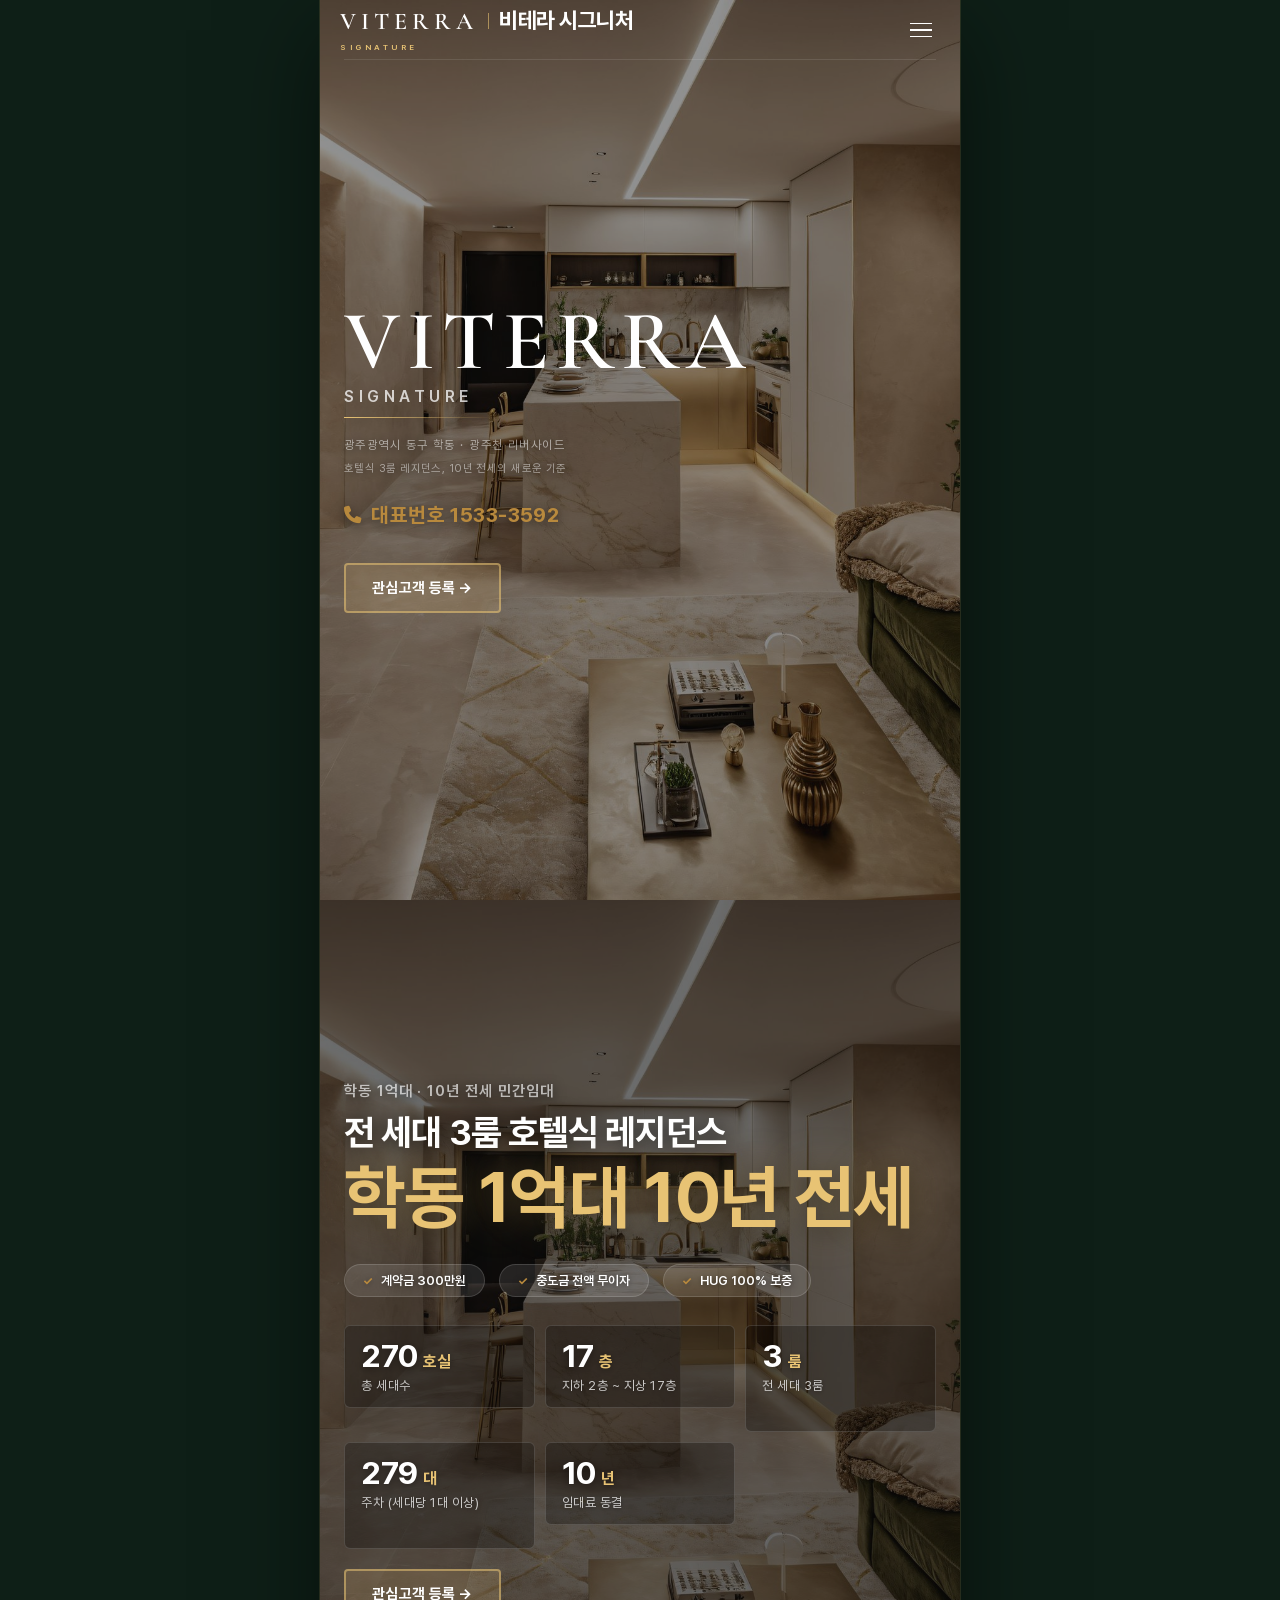
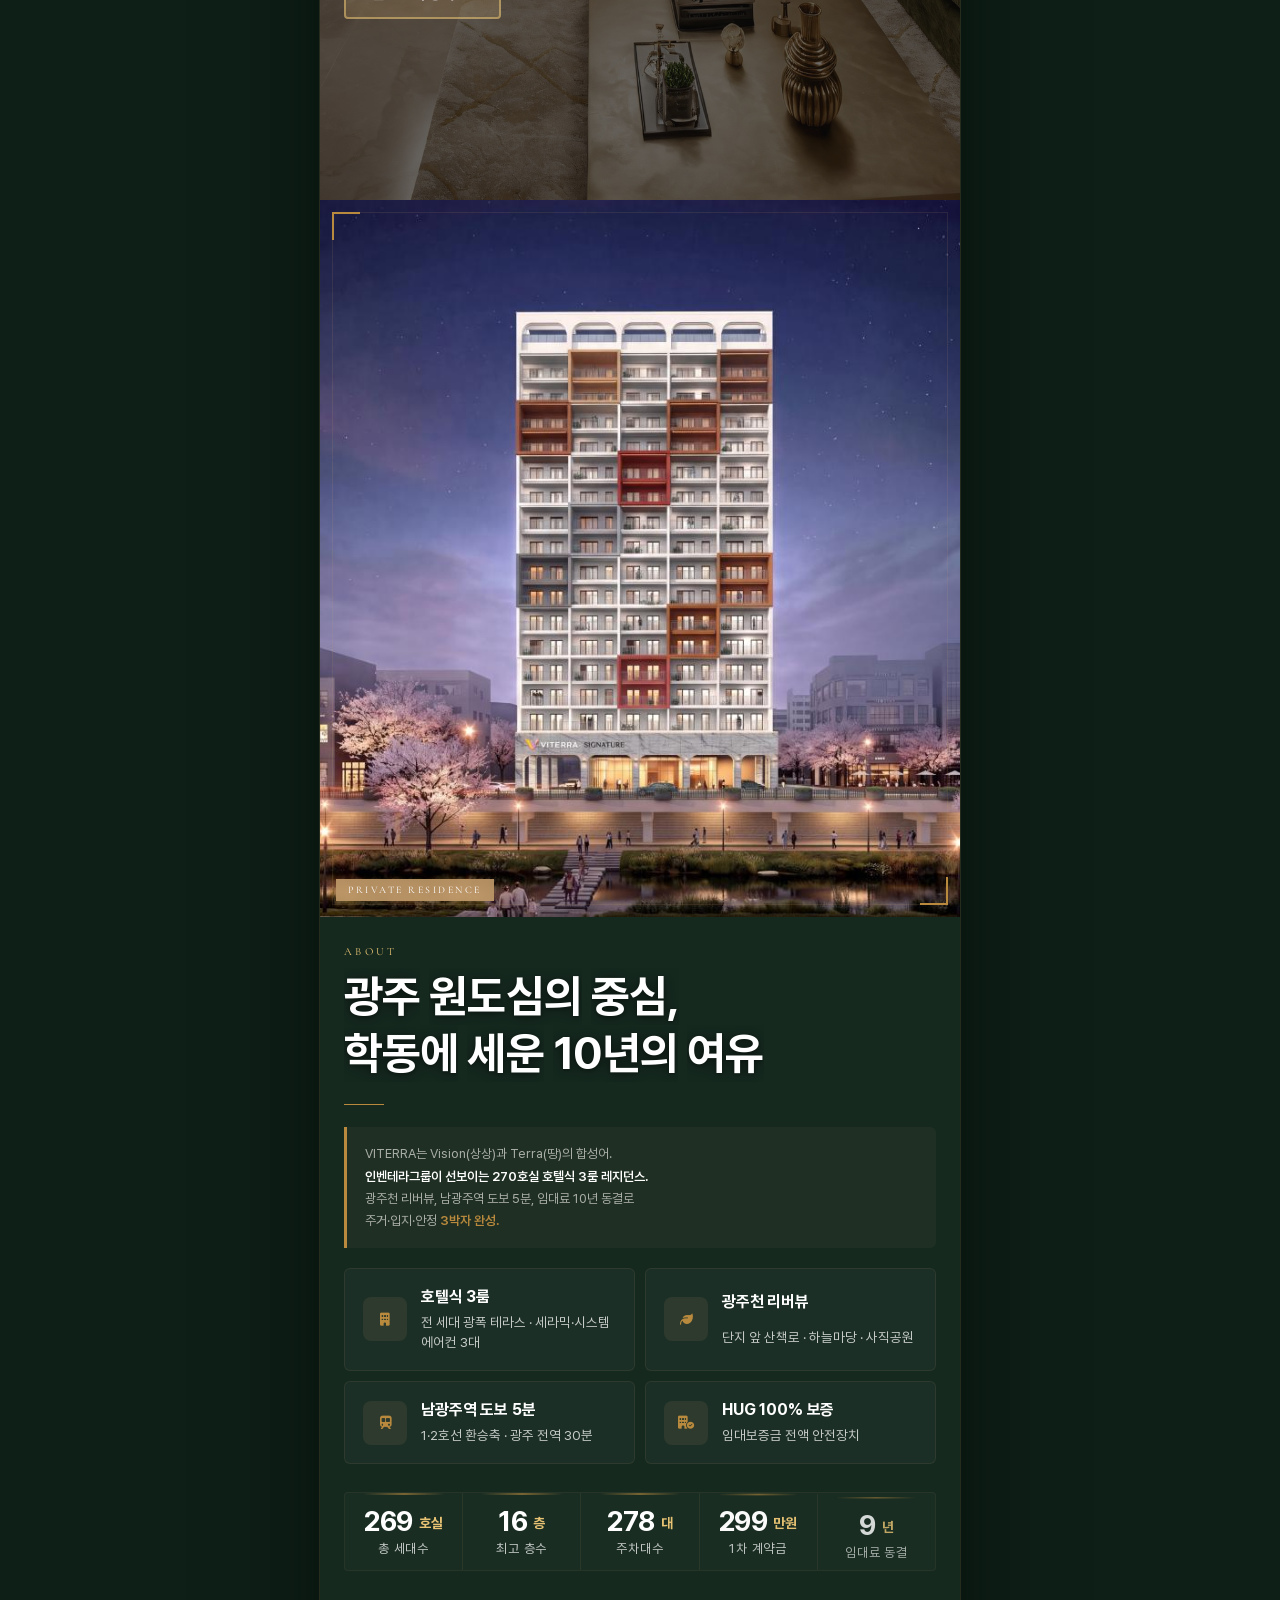
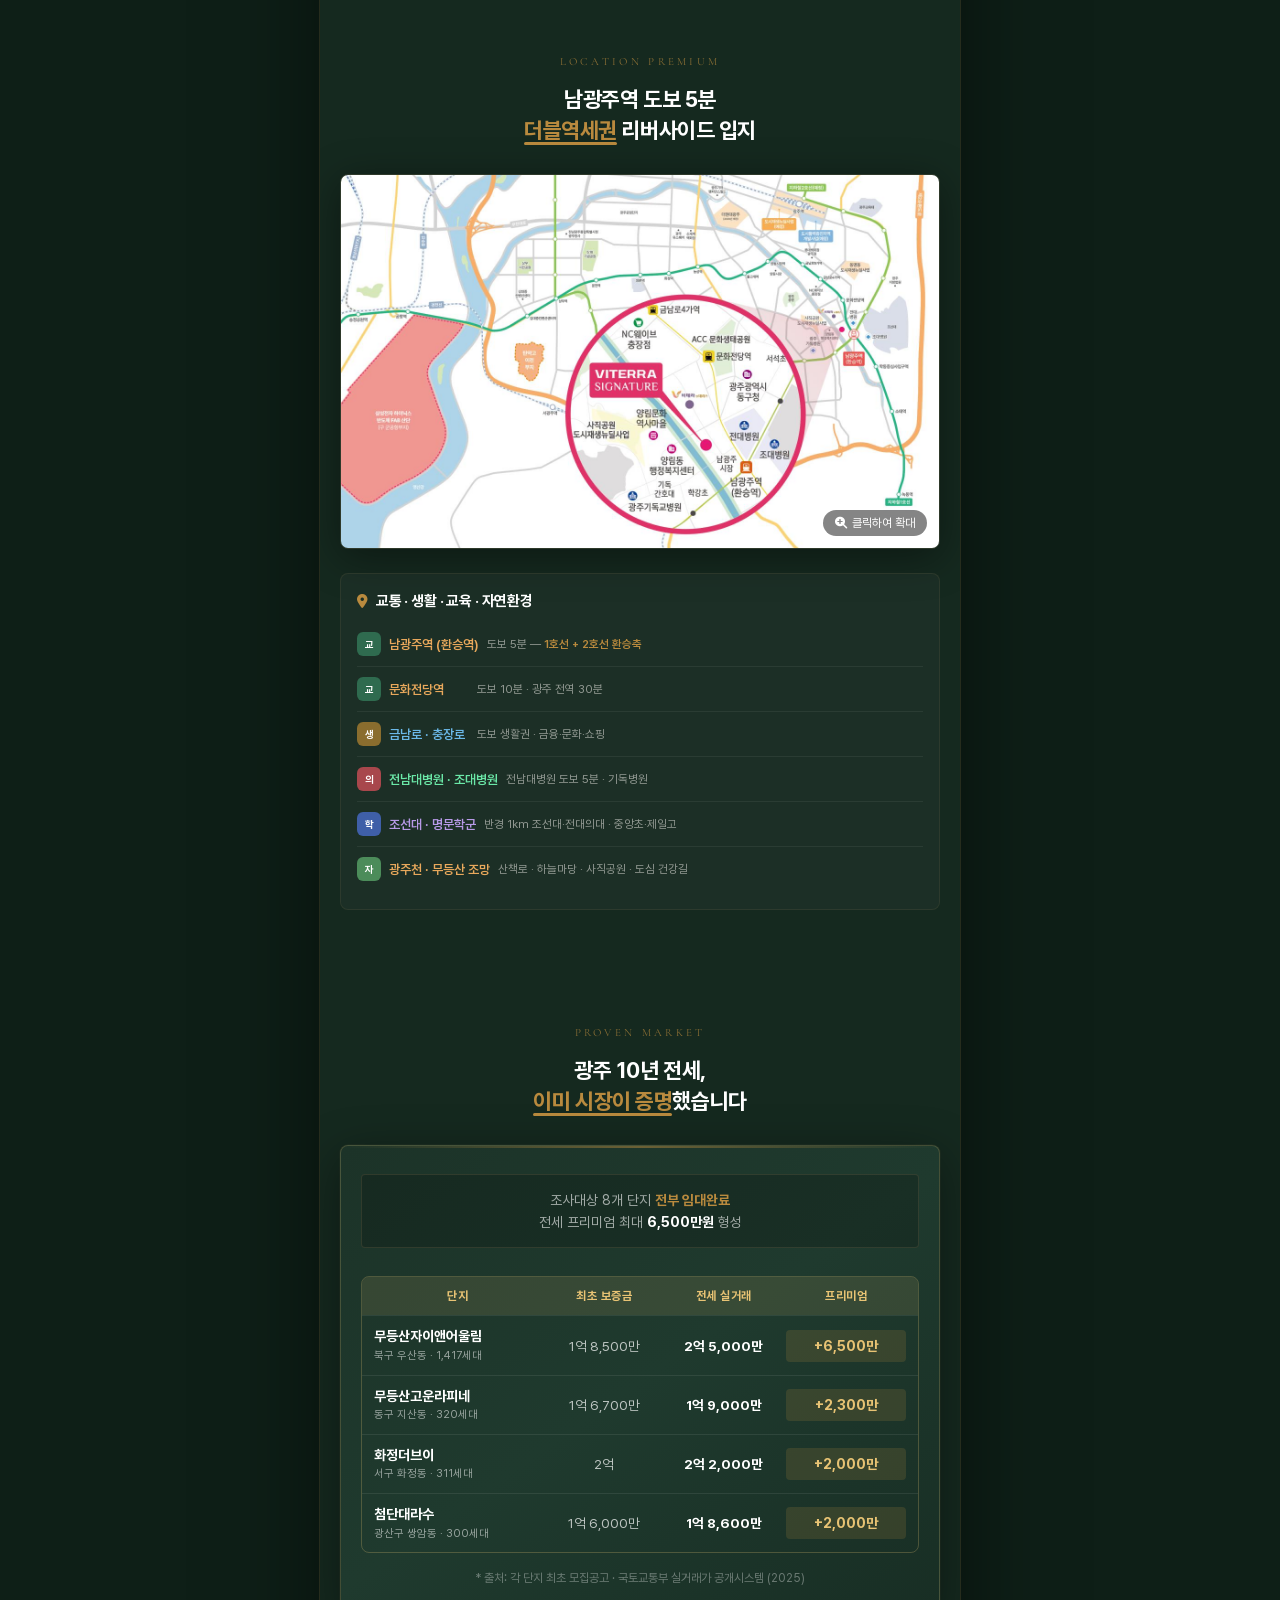
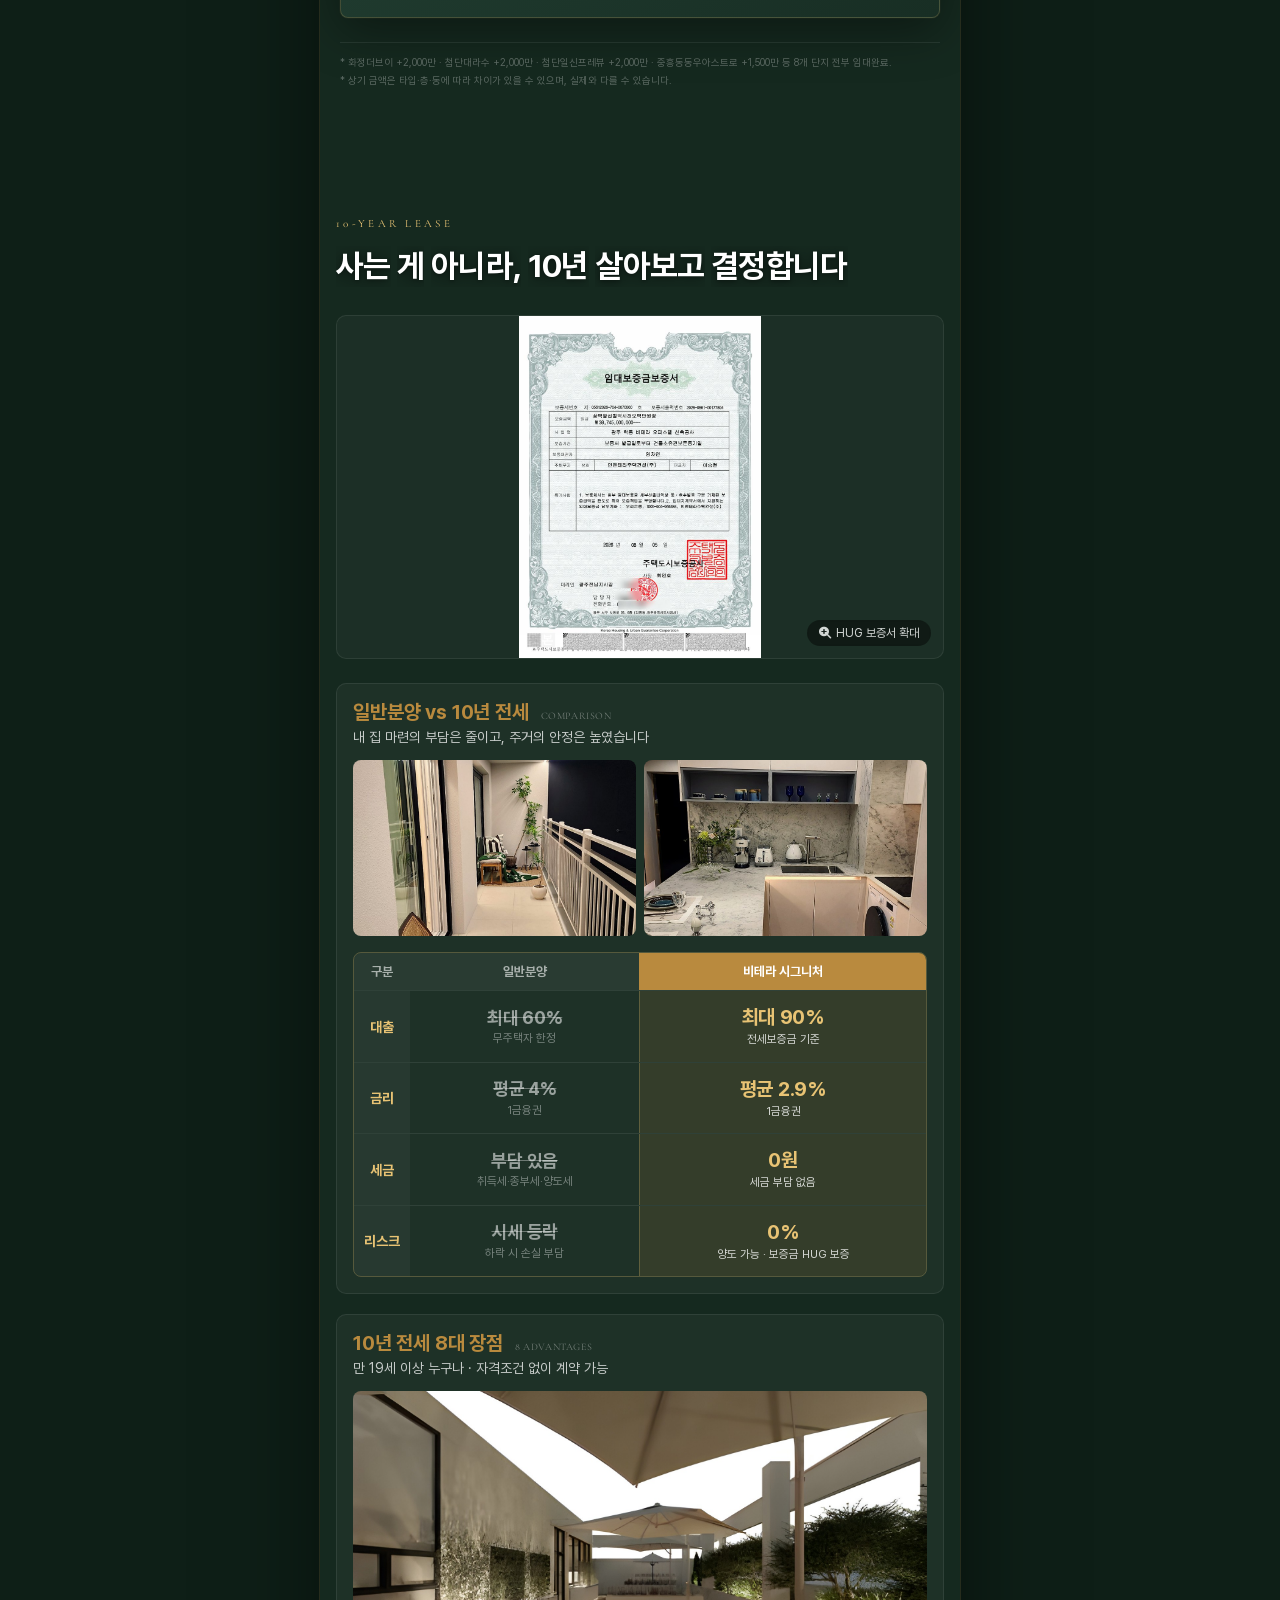
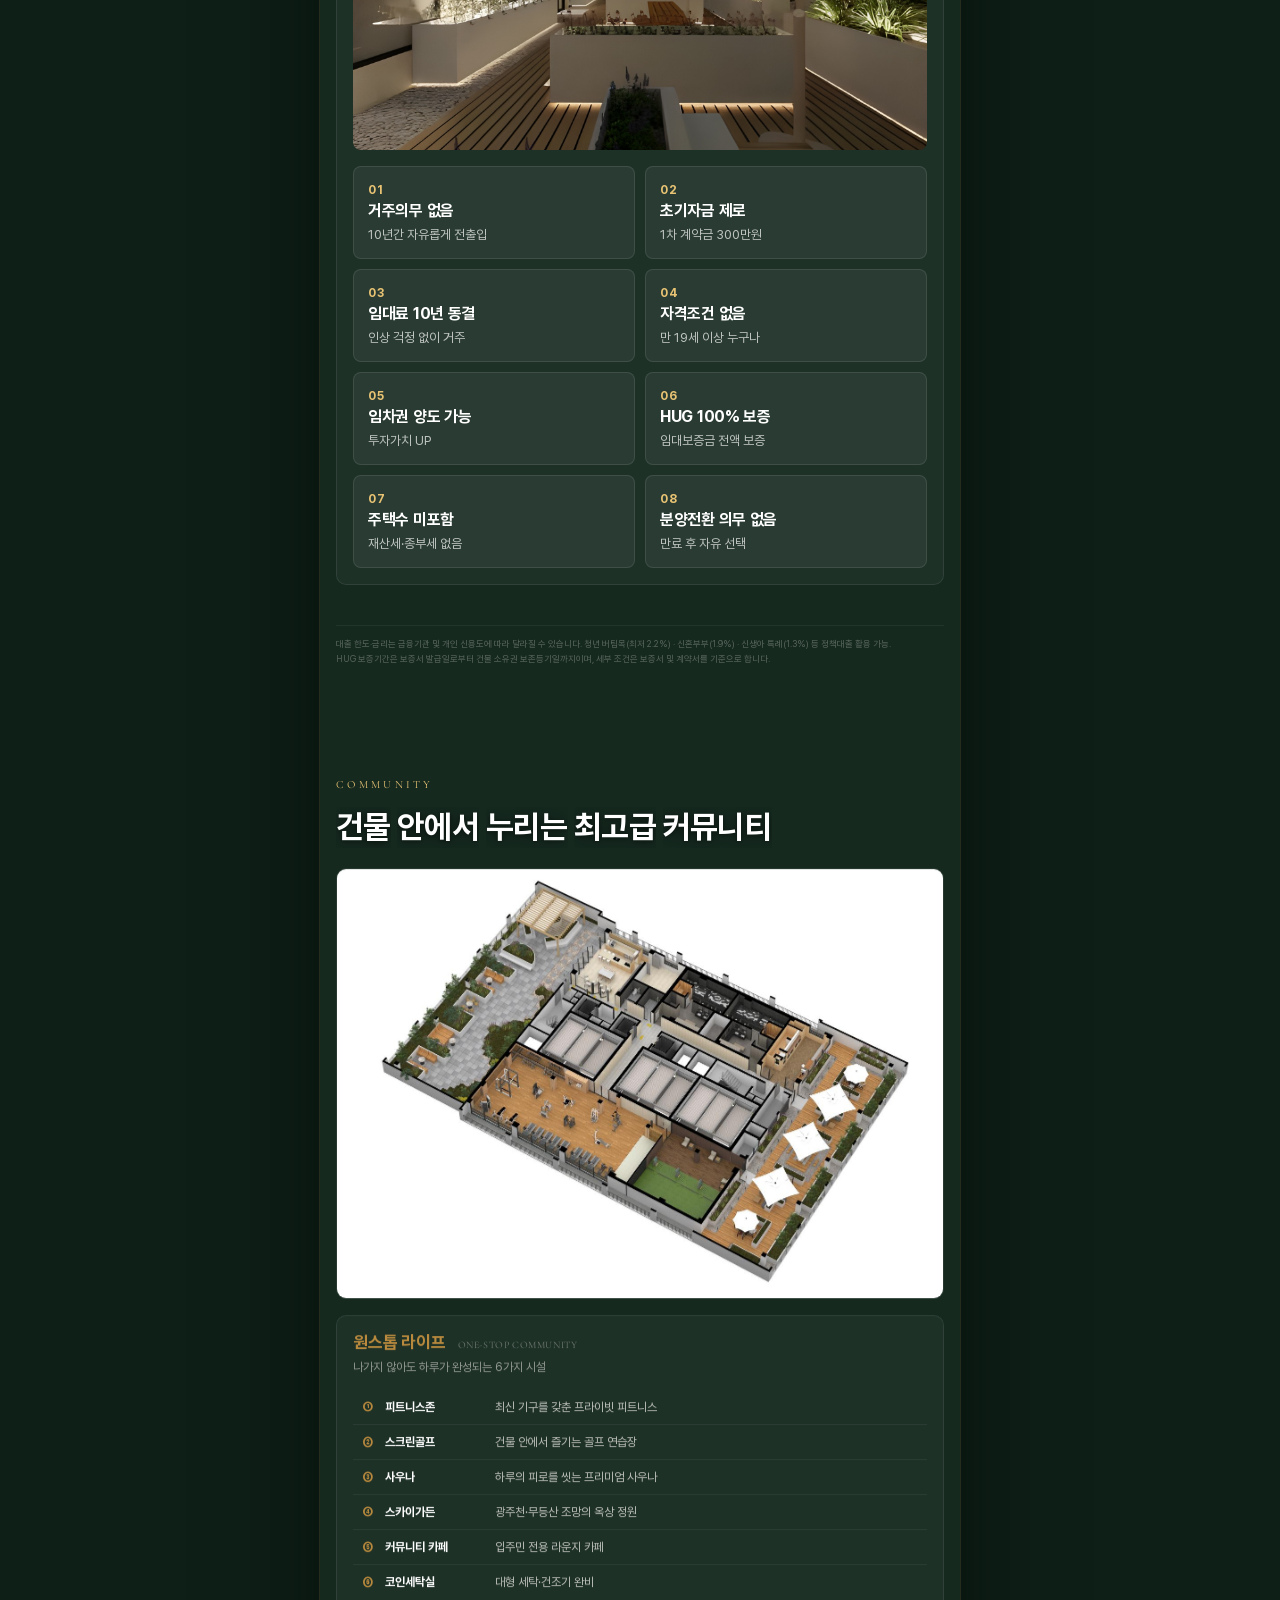
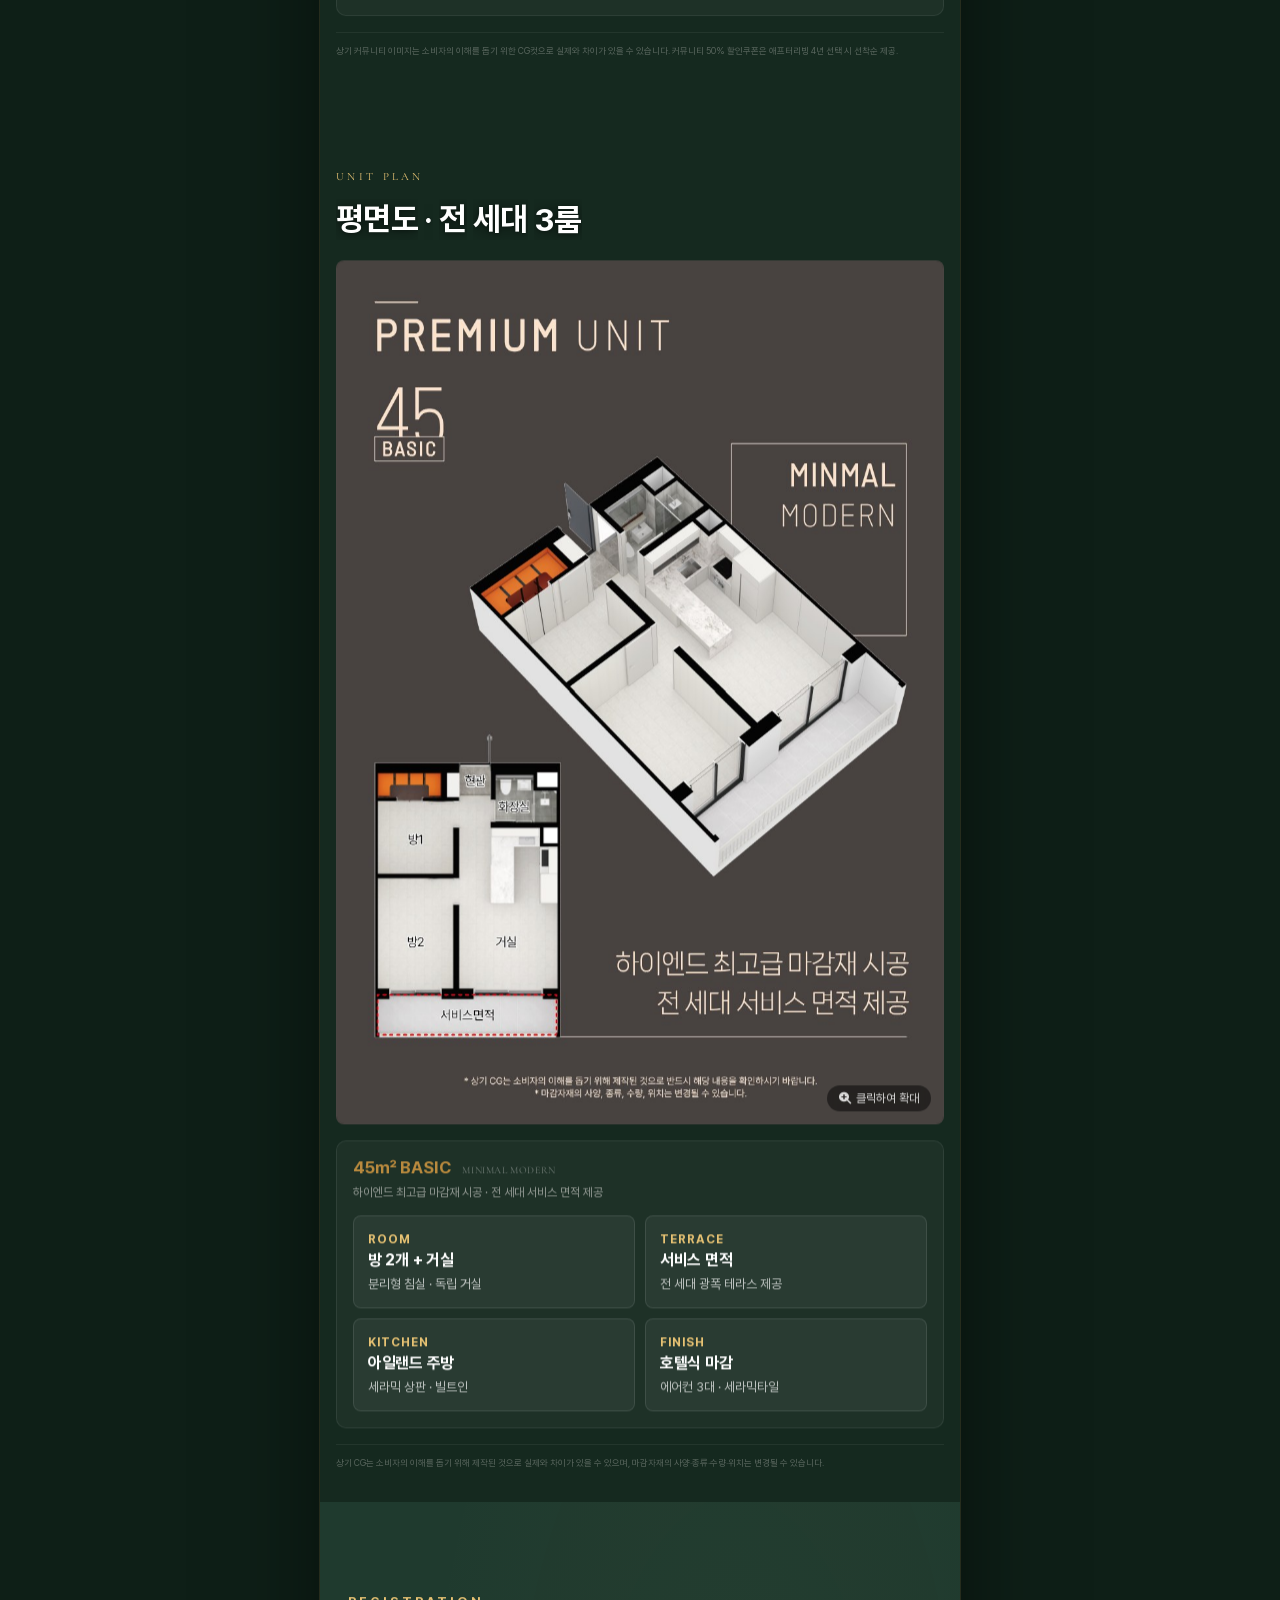
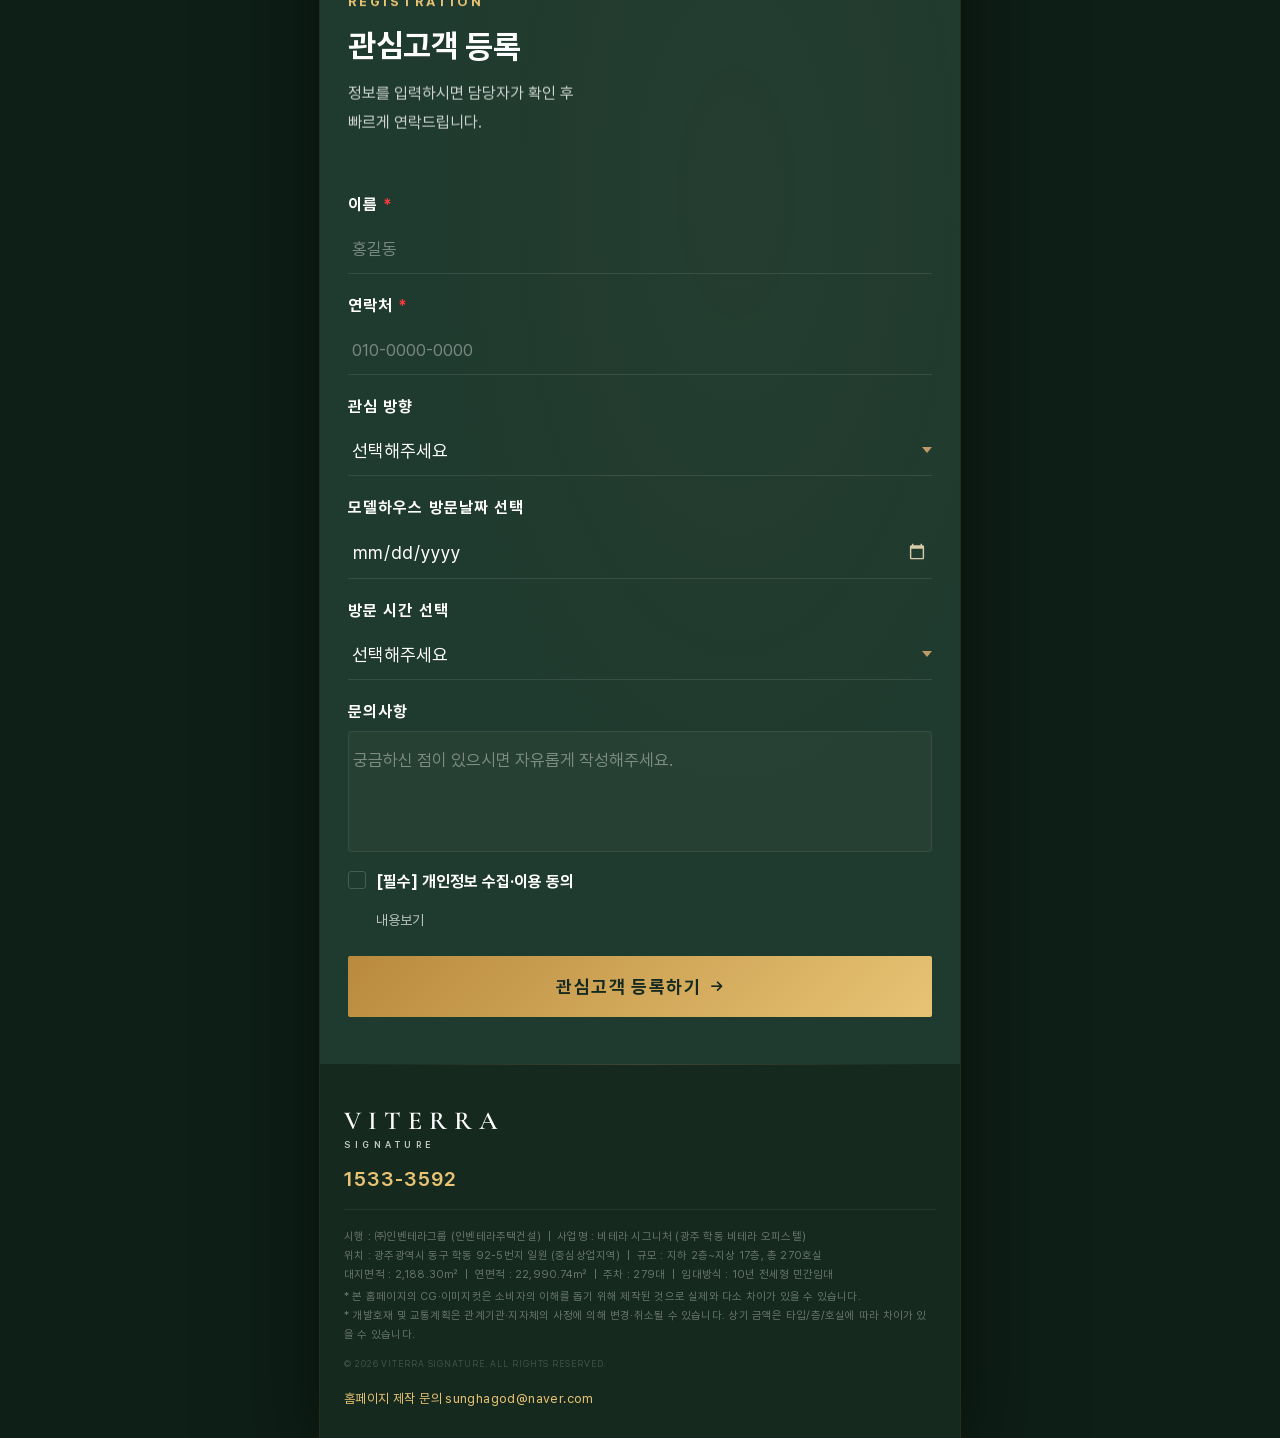
==== commit 9668a06e: "모바일: 시장검증 리스트 라벨 HTML화(겹침 제거), 헤더 워드마크 베이스라인, 카운터 3+2 배치 Co-Authored-By: Claude Fable 5 <noreply@ant" ====
--- a/public/index.html
+++ b/public/index.html
@@ -26,7 +26,7 @@
   <link rel="stylesheet" href="css/fonts.css?v=2">
   <link rel="stylesheet" href="css/fa.local.css?v=20260402">
   <link rel="stylesheet" href="css/style.css?v=v4a">
-  <link rel="stylesheet" href="css/theme.css?v=23">
+  <link rel="stylesheet" href="css/theme.css?v=24">
 </head>
 <body>
 
@@ -304,10 +304,10 @@
             </div>
             <div class="pm-list">
               <div class="pm-head"><span>단지</span><span>최초 보증금</span><span>전세 실거래</span><span>프리미엄</span></div>
-              <div class="pm-row"><b>무등산자이앤어울림<small>북구 우산동 · 1,417세대</small></b><span>1억 8,500만</span><span class="pm-now">2억 5,000만</span><em>+6,500만</em></div>
-              <div class="pm-row"><b>무등산고운라피네<small>동구 지산동 · 320세대</small></b><span>1억 6,700만</span><span class="pm-now">1억 9,000만</span><em>+2,300만</em></div>
-              <div class="pm-row"><b>화정더브이<small>서구 화정동 · 311세대</small></b><span>2억</span><span class="pm-now">2억 2,000만</span><em>+2,000만</em></div>
-              <div class="pm-row"><b>첨단대라수<small>광산구 쌍암동 · 300세대</small></b><span>1억 6,000만</span><span class="pm-now">1억 8,600만</span><em>+2,000만</em></div>
+              <div class="pm-row"><b>무등산자이앤어울림<small>북구 우산동 · 1,417세대</small></b><span class="pm-a"><small>최초</small>1억 8,500만</span><span class="pm-arrow">→</span><span class="pm-now"><small>실거래</small>2억 5,000만</span><em>+6,500만</em></div>
+              <div class="pm-row"><b>무등산고운라피네<small>동구 지산동 · 320세대</small></b><span class="pm-a"><small>최초</small>1억 6,700만</span><span class="pm-arrow">→</span><span class="pm-now"><small>실거래</small>1억 9,000만</span><em>+2,300만</em></div>
+              <div class="pm-row"><b>화정더브이<small>서구 화정동 · 311세대</small></b><span class="pm-a"><small>최초</small>2억</span><span class="pm-arrow">→</span><span class="pm-now"><small>실거래</small>2억 2,000만</span><em>+2,000만</em></div>
+              <div class="pm-row"><b>첨단대라수<small>광산구 쌍암동 · 300세대</small></b><span class="pm-a"><small>최초</small>1억 6,000만</span><span class="pm-arrow">→</span><span class="pm-now"><small>실거래</small>1억 8,600만</span><em>+2,000만</em></div>
             </div>
             <p class="s2b-source">* 출처: 각 단지 최초 모집공고 · 국토교통부 실거래가 공개시스템 (2025)</p>
           </div>
--- a/public/css/theme.css
+++ b/public/css/theme.css
@@ -219,18 +219,6 @@
 }
 .s1-card p br{display:none}
 
-/* ── 시장검증 리스트: 모바일 스택 (flex-wrap) ── */
-@media (max-width:560px){
-  .pm-head{display:none}
-  .pm-row{display:flex !important;flex-wrap:wrap;align-items:center;gap:6px 8px;padding:14px 14px !important;text-align:left !important}
-  .pm-row b{flex:0 0 100%;text-align:left}
-  .pm-row > span{display:inline;font-size:13.5px !important;color:rgba(255,255,255,.85) !important;white-space:nowrap}
-  .pm-row > span:nth-of-type(1)::before{content:"최초 ";color:rgba(255,255,255,.55)}
-  .pm-row > span:nth-of-type(1)::after{content:" →";color:var(--gold-lt);margin-left:4px}
-  .pm-row > span.pm-now::before{content:"실거래 ";color:rgba(255,255,255,.55)}
-  .pm-row > span.pm-now{font-weight:800 !important;color:#fff !important}
-  .pm-row em{margin-left:auto;padding:8px 12px !important;font-size:15px !important}
-}
 /* ── 평면도 섹션 ── */
 .sfp2-img{position:relative;cursor:pointer;background:#3a3532;border-radius:8px;overflow:hidden}
 .sfp2-img img{width:100%;height:auto;max-height:none !important;object-fit:contain !important}
@@ -247,3 +235,30 @@
 .sfp2-grid .adv2-c span{white-space:nowrap}
 .sfp2-grid .adv2-c b{white-space:nowrap}
 @media (max-width:400px){.sfp2-grid{grid-template-columns:1fr !important}}
+
+/* ── 시장검증 리스트 v2 (라벨 HTML) ── */
+.pm-row .pm-arrow{display:none}
+.pm-row small{display:none}
+@media (max-width:560px){
+  .pm-head{display:none}
+  .pm-row{display:flex !important;flex-wrap:wrap;align-items:center;gap:6px 8px;padding:14px 14px !important;text-align:left !important}
+  .pm-row b{flex:0 0 100%;text-align:left}
+  .pm-row .pm-arrow{display:inline;color:var(--gold-lt)}
+  .pm-row small{display:inline;color:rgba(255,255,255,.55);margin-right:4px;font-weight:500}
+  .pm-row > span{display:inline;font-size:13.5px !important;color:rgba(255,255,255,.85) !important;white-space:nowrap}
+  .pm-row > span.pm-now{font-weight:800 !important;color:#fff !important}
+  .pm-row em{margin-left:auto;padding:8px 12px !important;font-size:15px !important}
+}
+/* ── 헤더 워드마크 베이스라인 ── */
+.brand-mark--ko .bm-row{align-items:baseline !important}
+.brand-mark--ko .bm-row .bm-en{line-height:1;position:relative;top:1px}
+.brand-mark--ko .bm-sep{align-self:center}
+/* ── 브랜드 카운터: 모바일 3+2 ── */
+@media (max-width:600px){
+  .stats{display:grid !important;grid-template-columns:repeat(6,1fr) !important;gap:0 !important}
+  .stats hr{display:none !important}
+  .stats .stat{border:0 !important;border-right:1px solid rgba(255,255,255,.12) !important;border-bottom:1px solid rgba(255,255,255,.12) !important;padding:16px 4px !important}
+  .stats .stat:nth-of-type(1),.stats .stat:nth-of-type(2),.stats .stat:nth-of-type(3){grid-column:span 2}
+  .stats .stat:nth-of-type(4),.stats .stat:nth-of-type(5){grid-column:span 3;border-bottom:0 !important}
+  .stats .stat:nth-of-type(3),.stats .stat:nth-of-type(5){border-right:0 !important}
+}
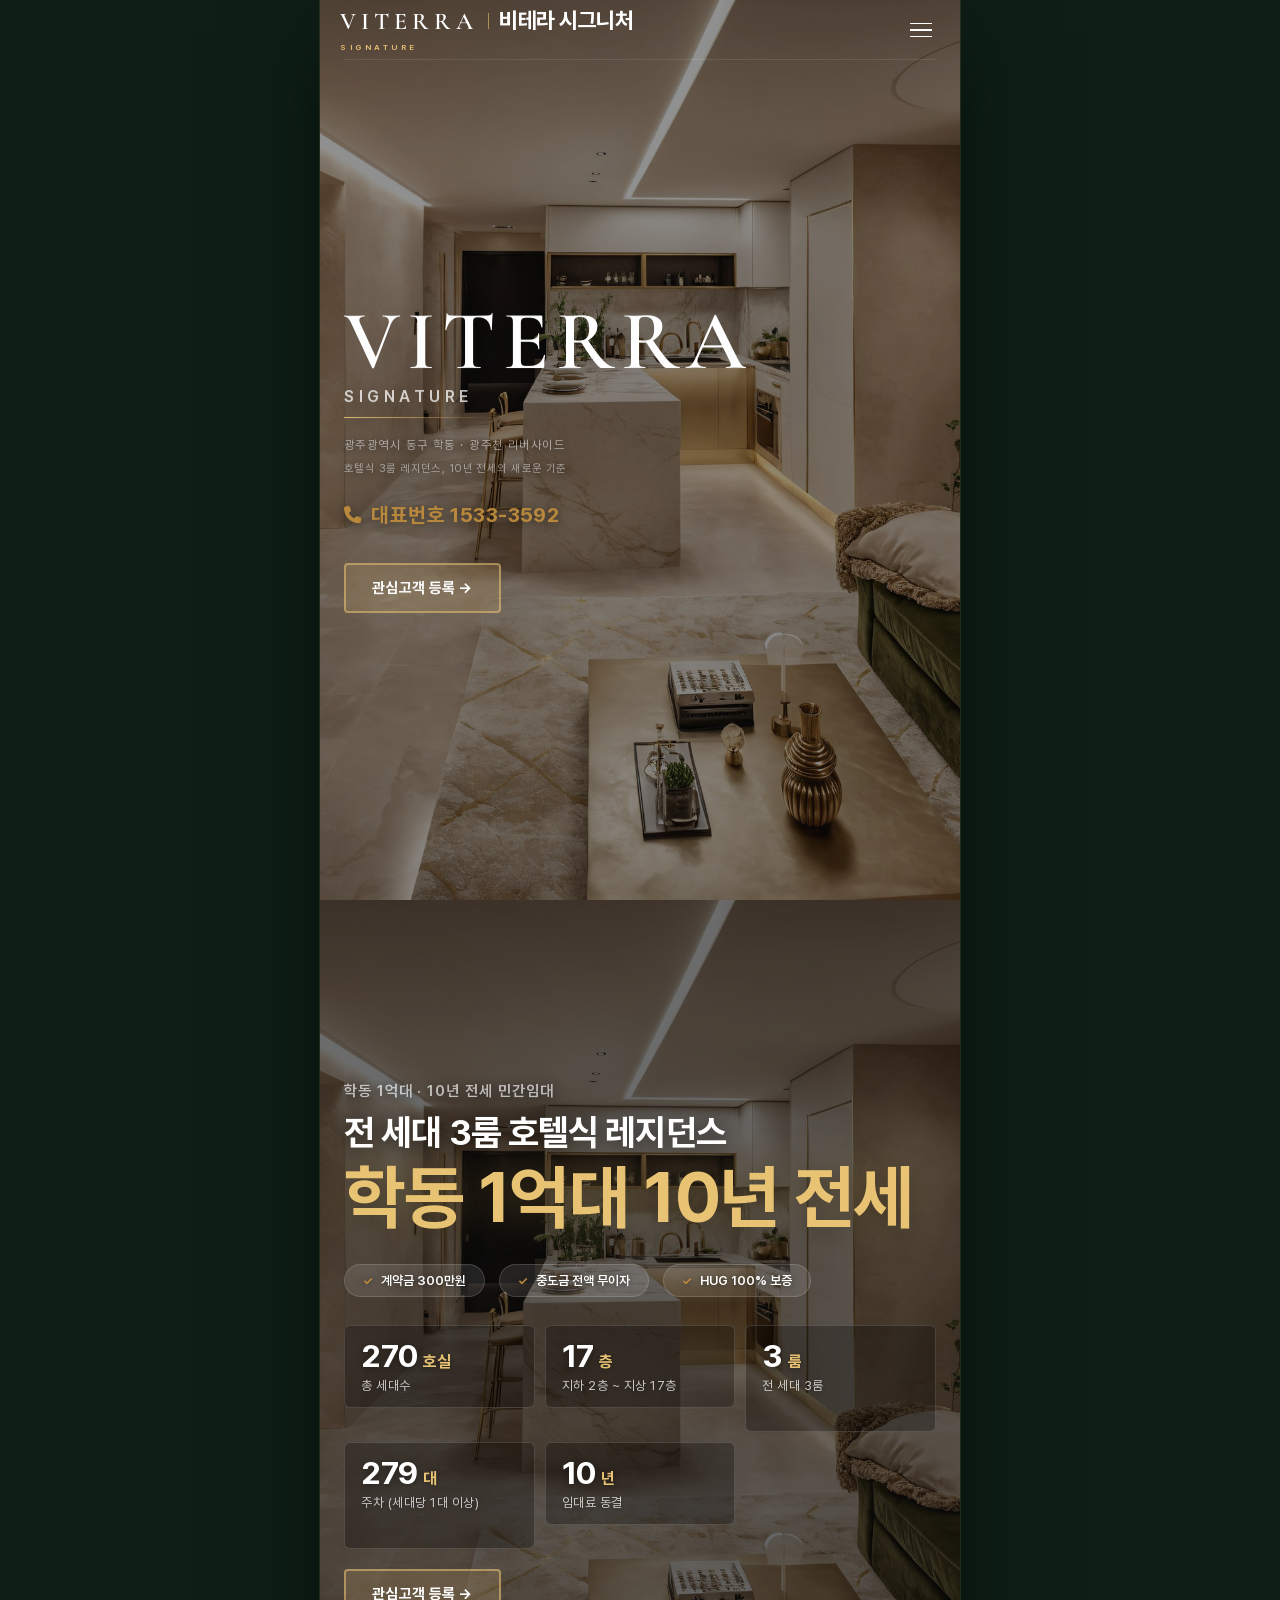
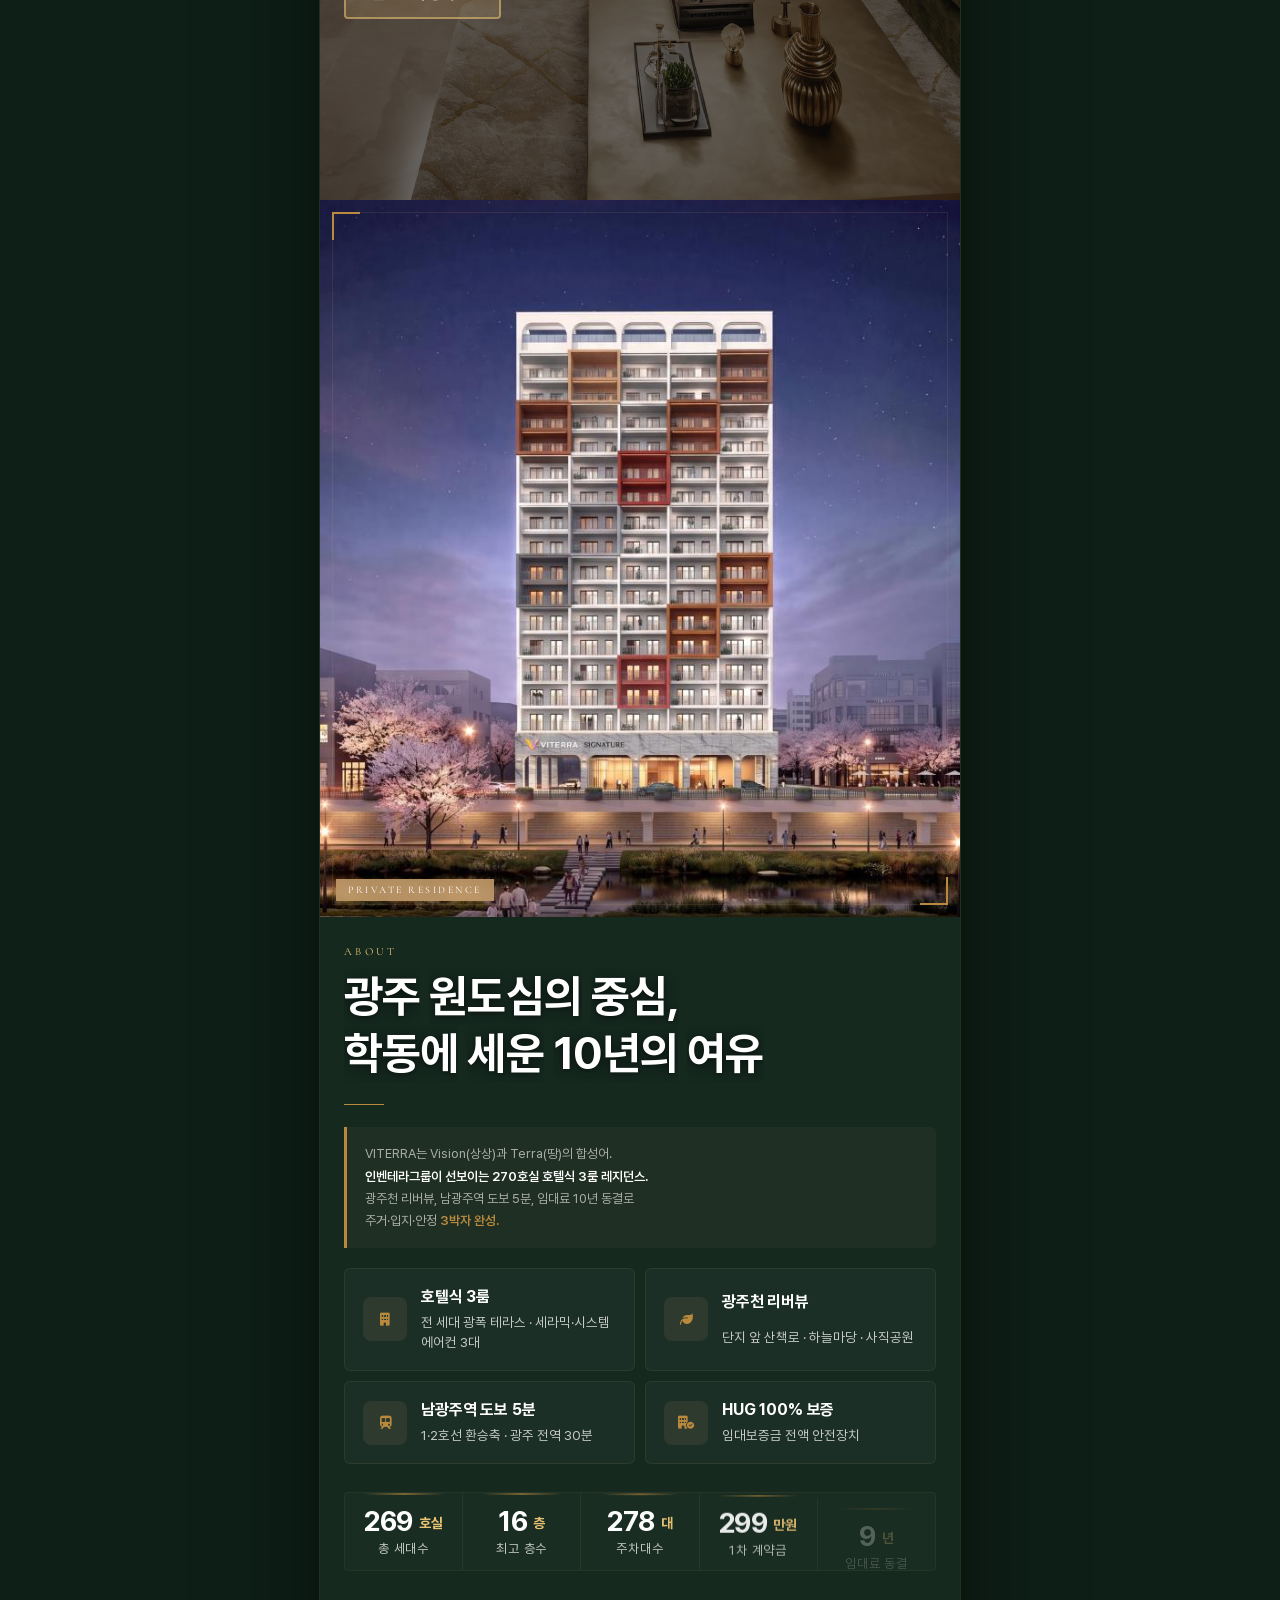
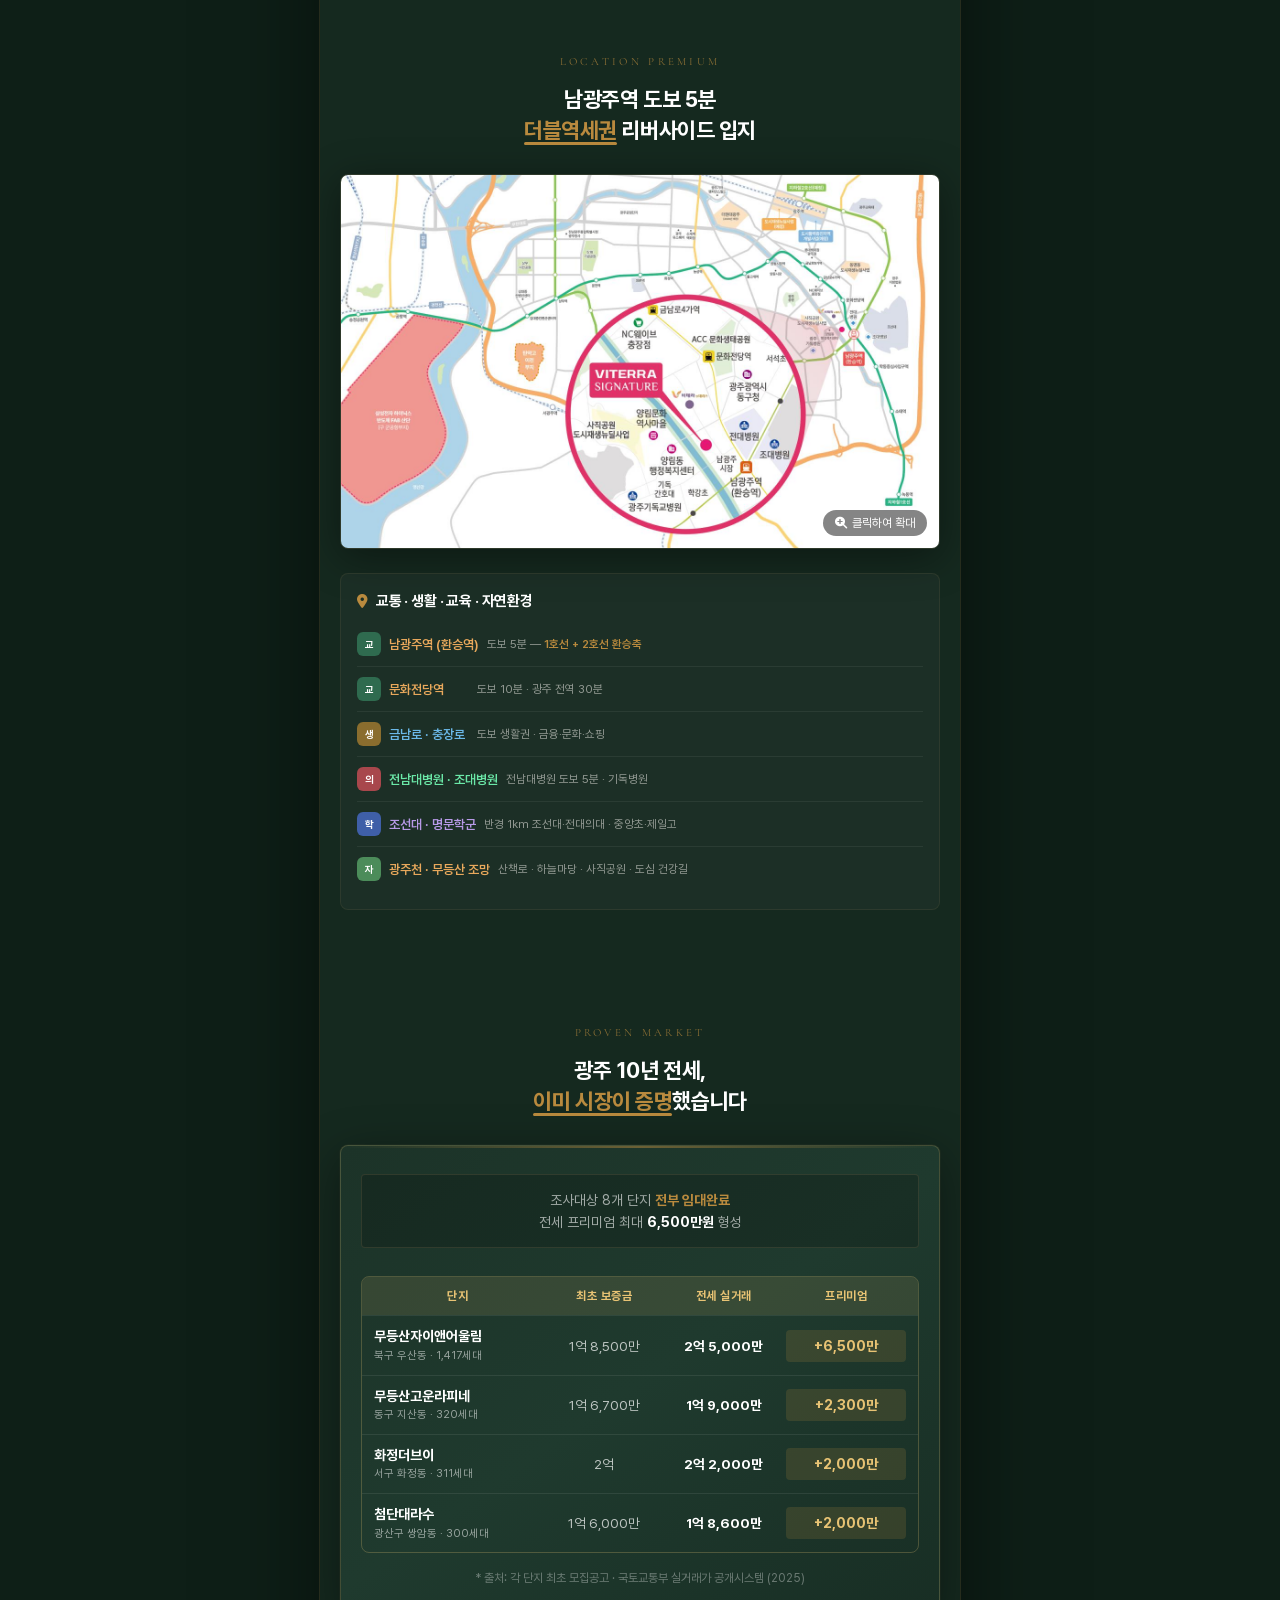
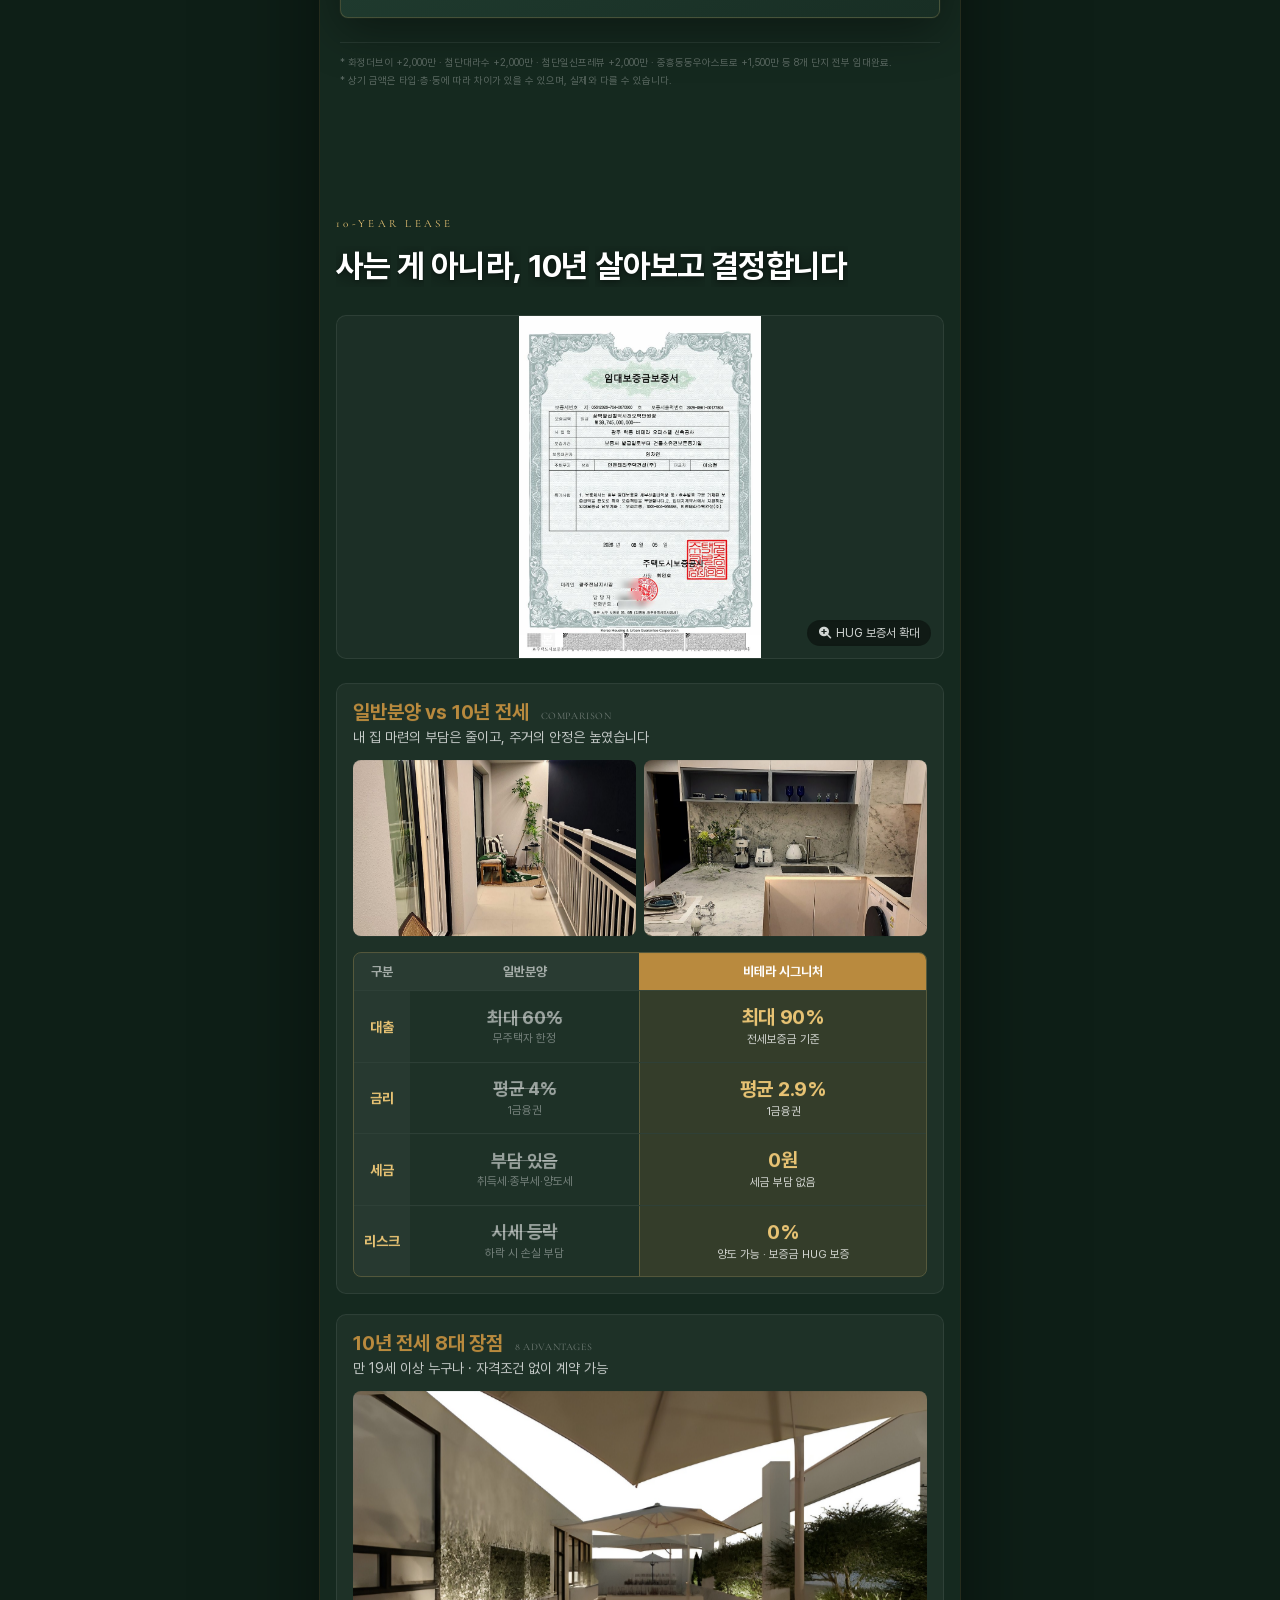
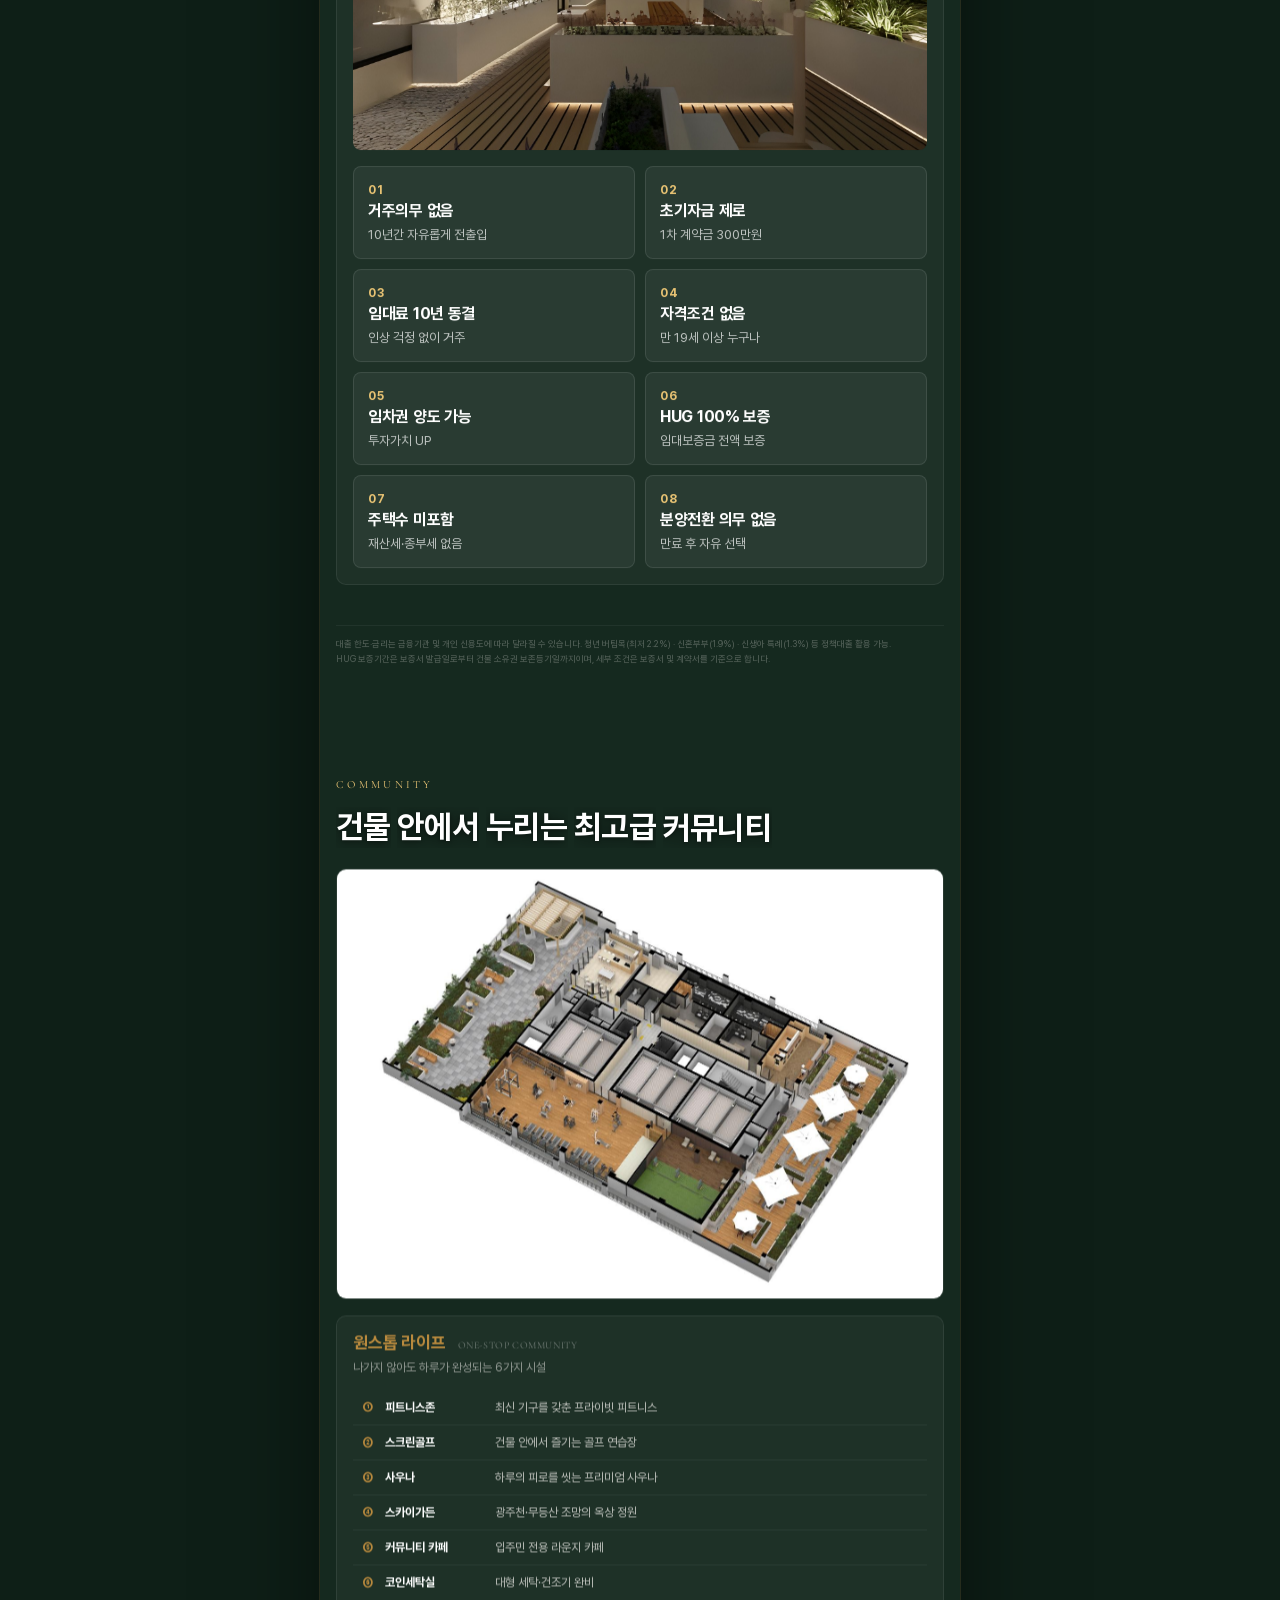
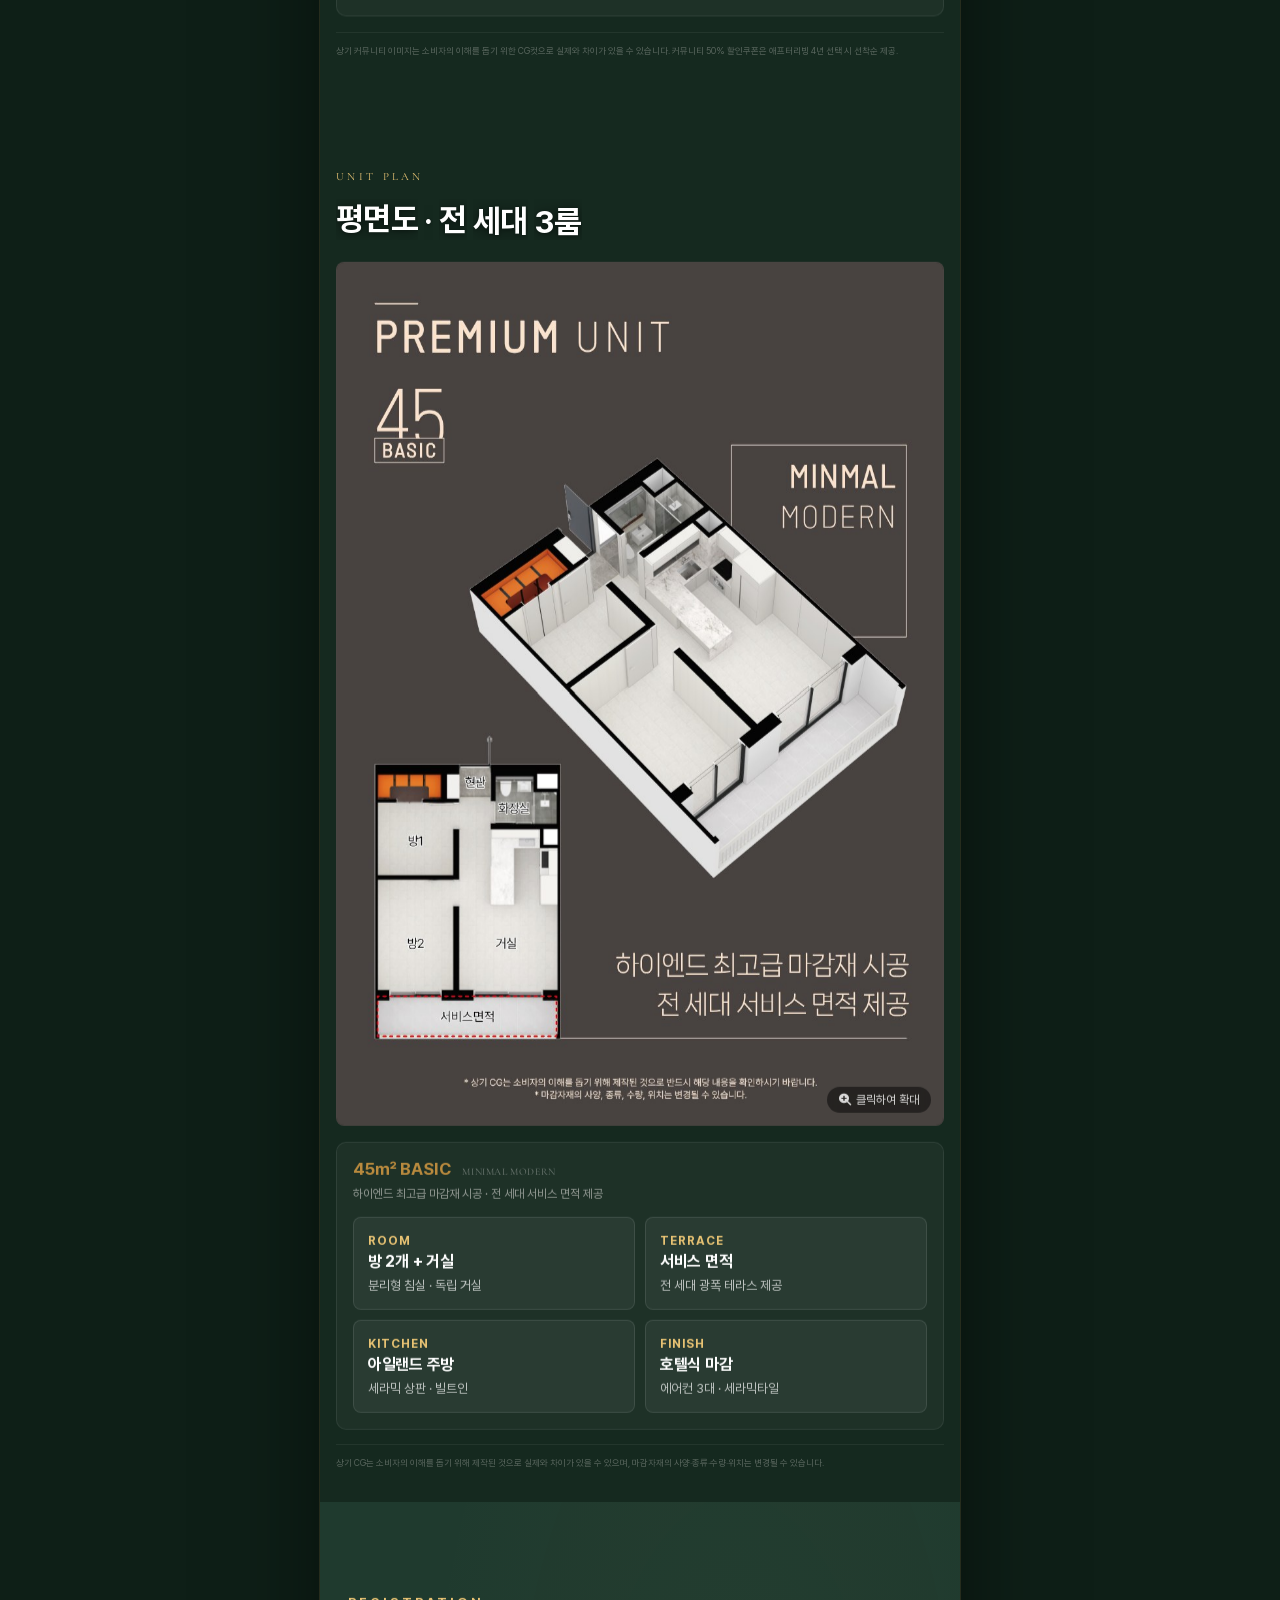
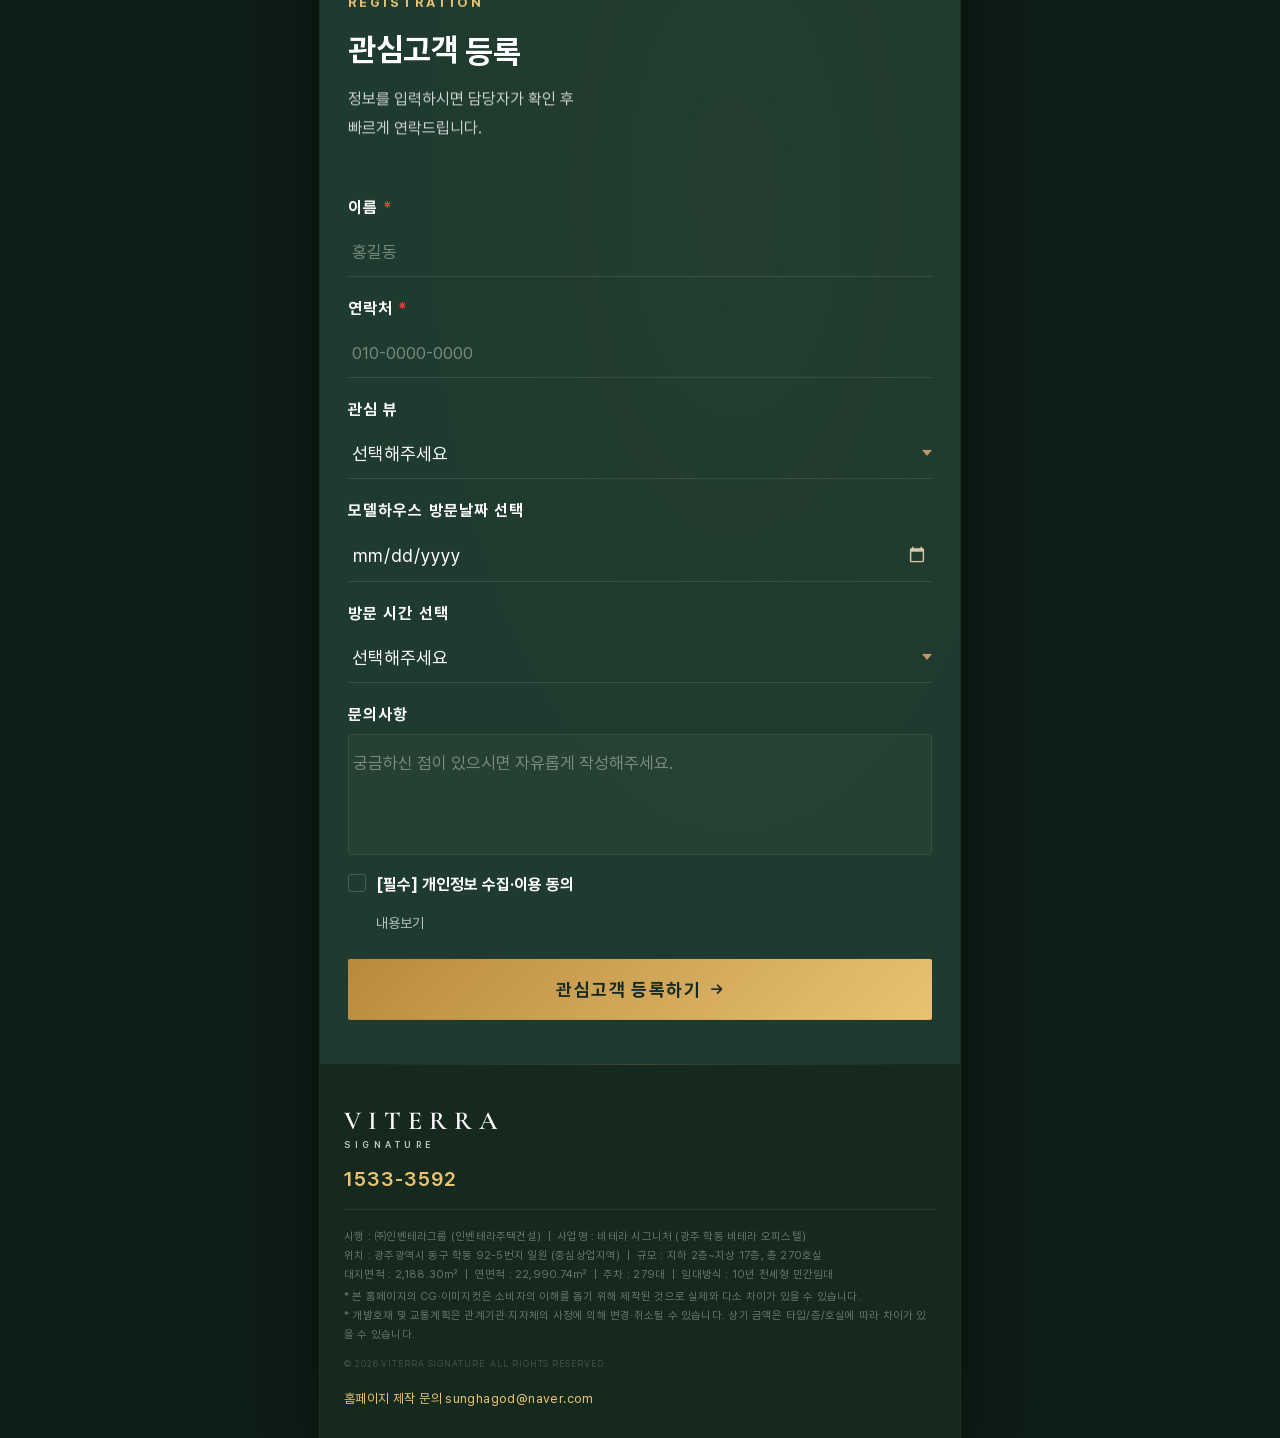
==== commit 1f3125c6: "관심 방향 → 관심 뷰(리버뷰/무등산뷰)로 교체 Co-Authored-By: Claude Fable 5 <noreply@anthropic.com>" ====
--- a/public/index.html
+++ b/public/index.html
@@ -548,11 +548,11 @@
             <input type="tel" name="phone" placeholder="010-0000-0000" required>
           </div>
           <div class="fg">
-            <label>관심 방향</label>
+            <label>관심 뷰</label>
             <select name="size">
               <option value="">선택해주세요</option>
-              <option value="south">남향 (리버뷰)</option>
-              <option value="north">북향 (시티·마운틴뷰)</option>
+              <option value="river">리버뷰 (광주천)</option>
+              <option value="mountain">무등산뷰</option>
               <option value="any">상관없음</option>
             </select>
           </div>
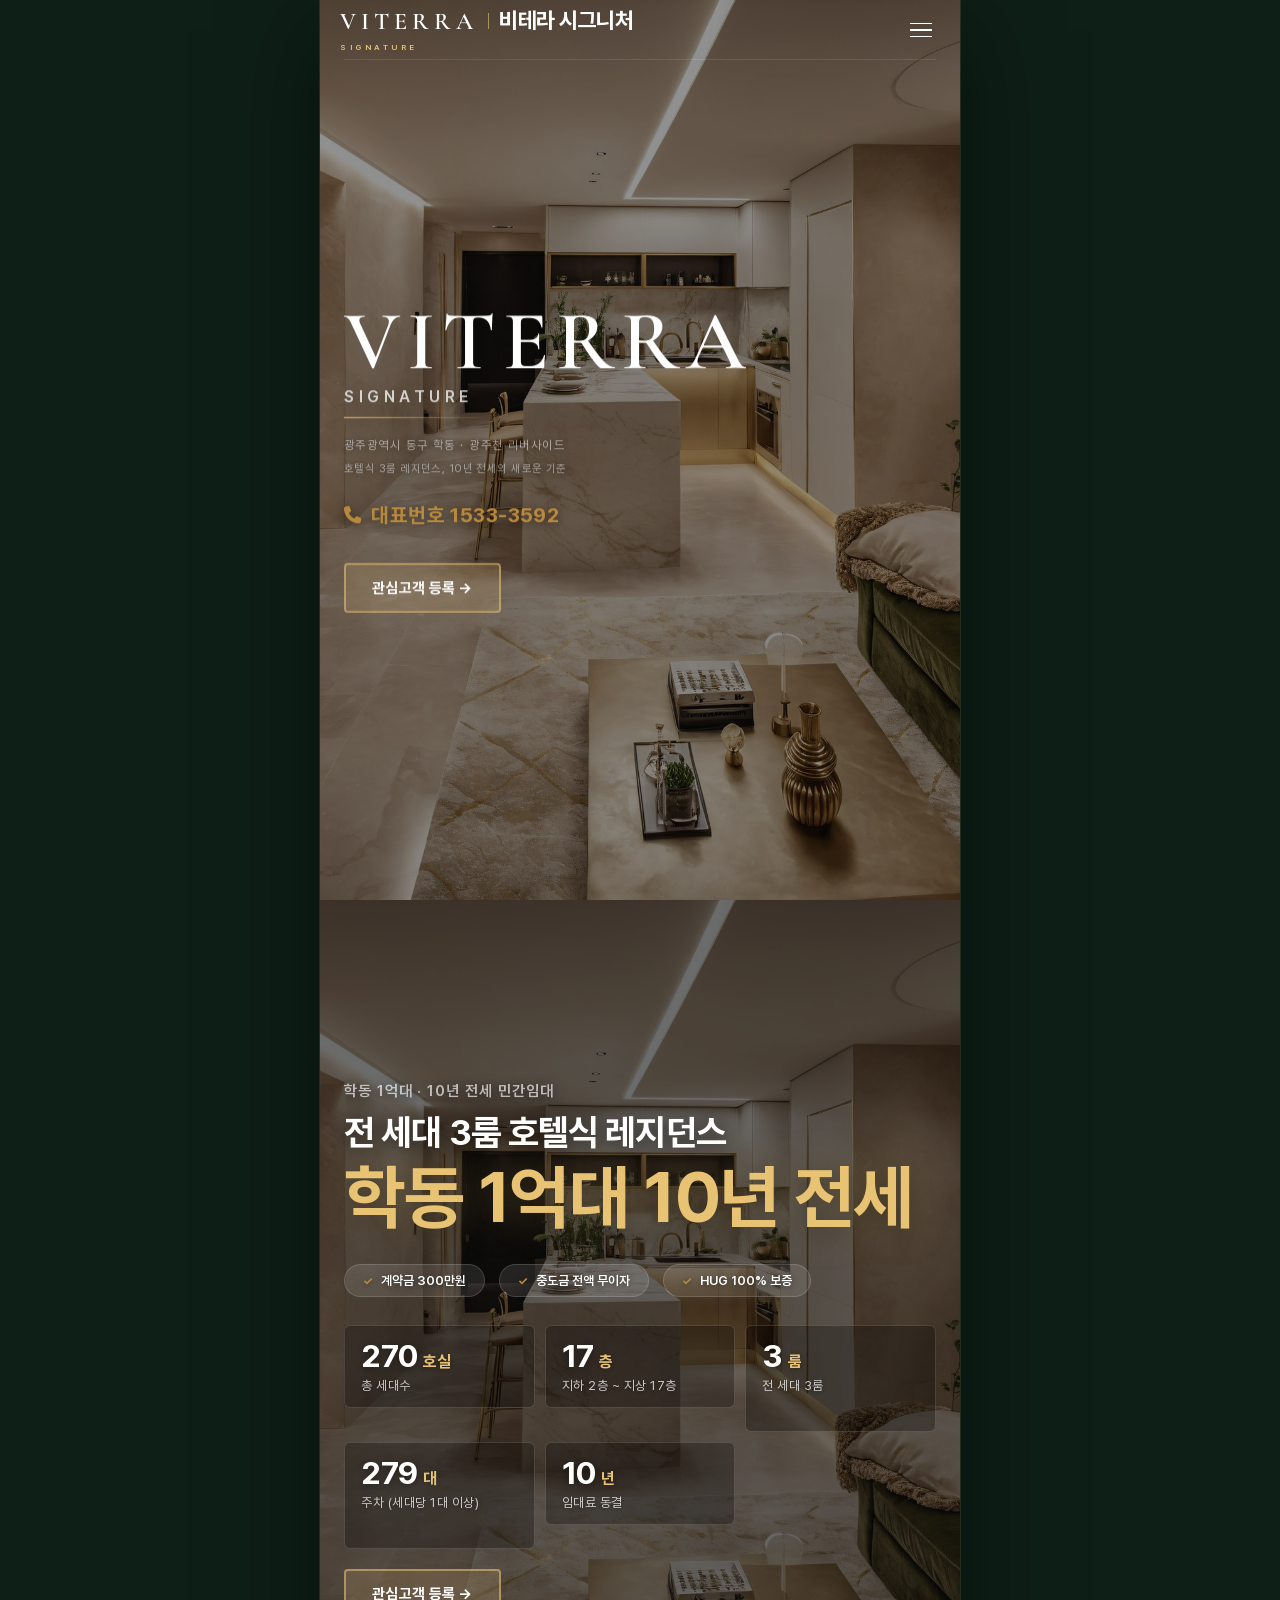
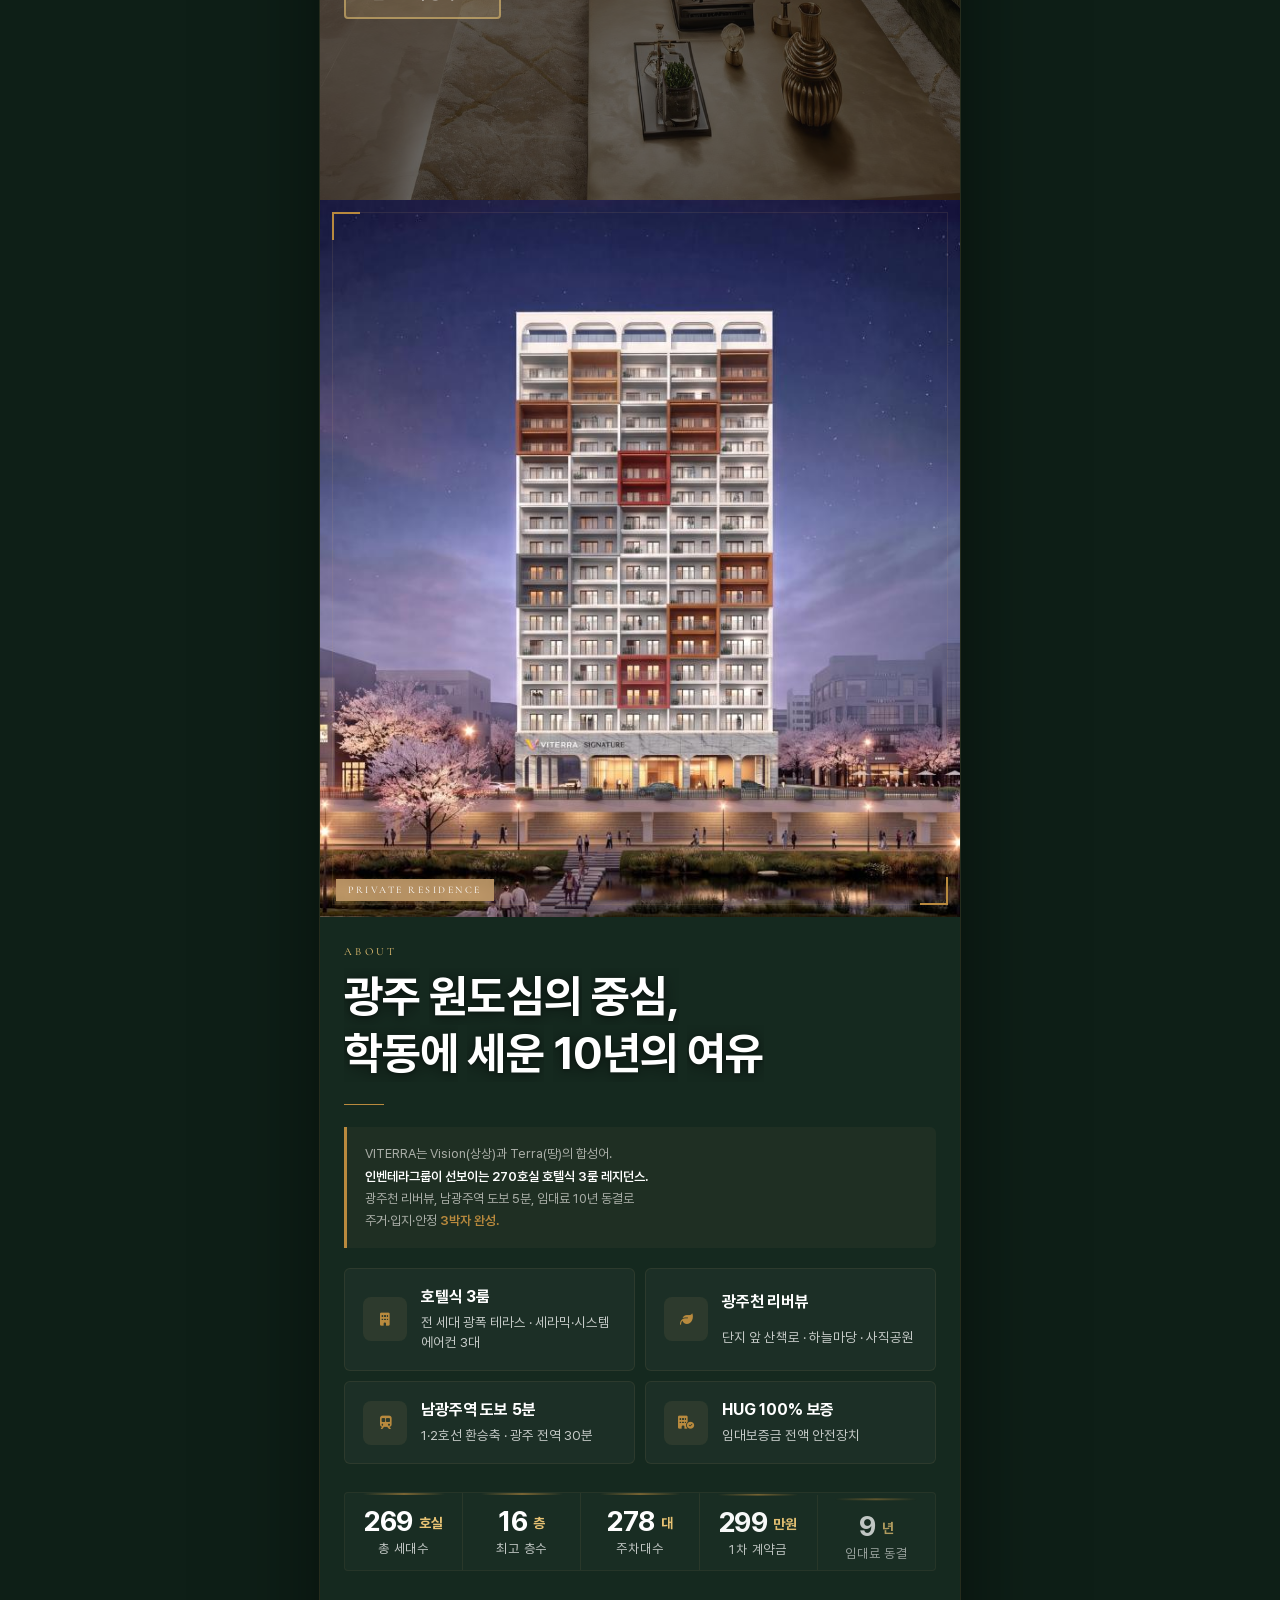
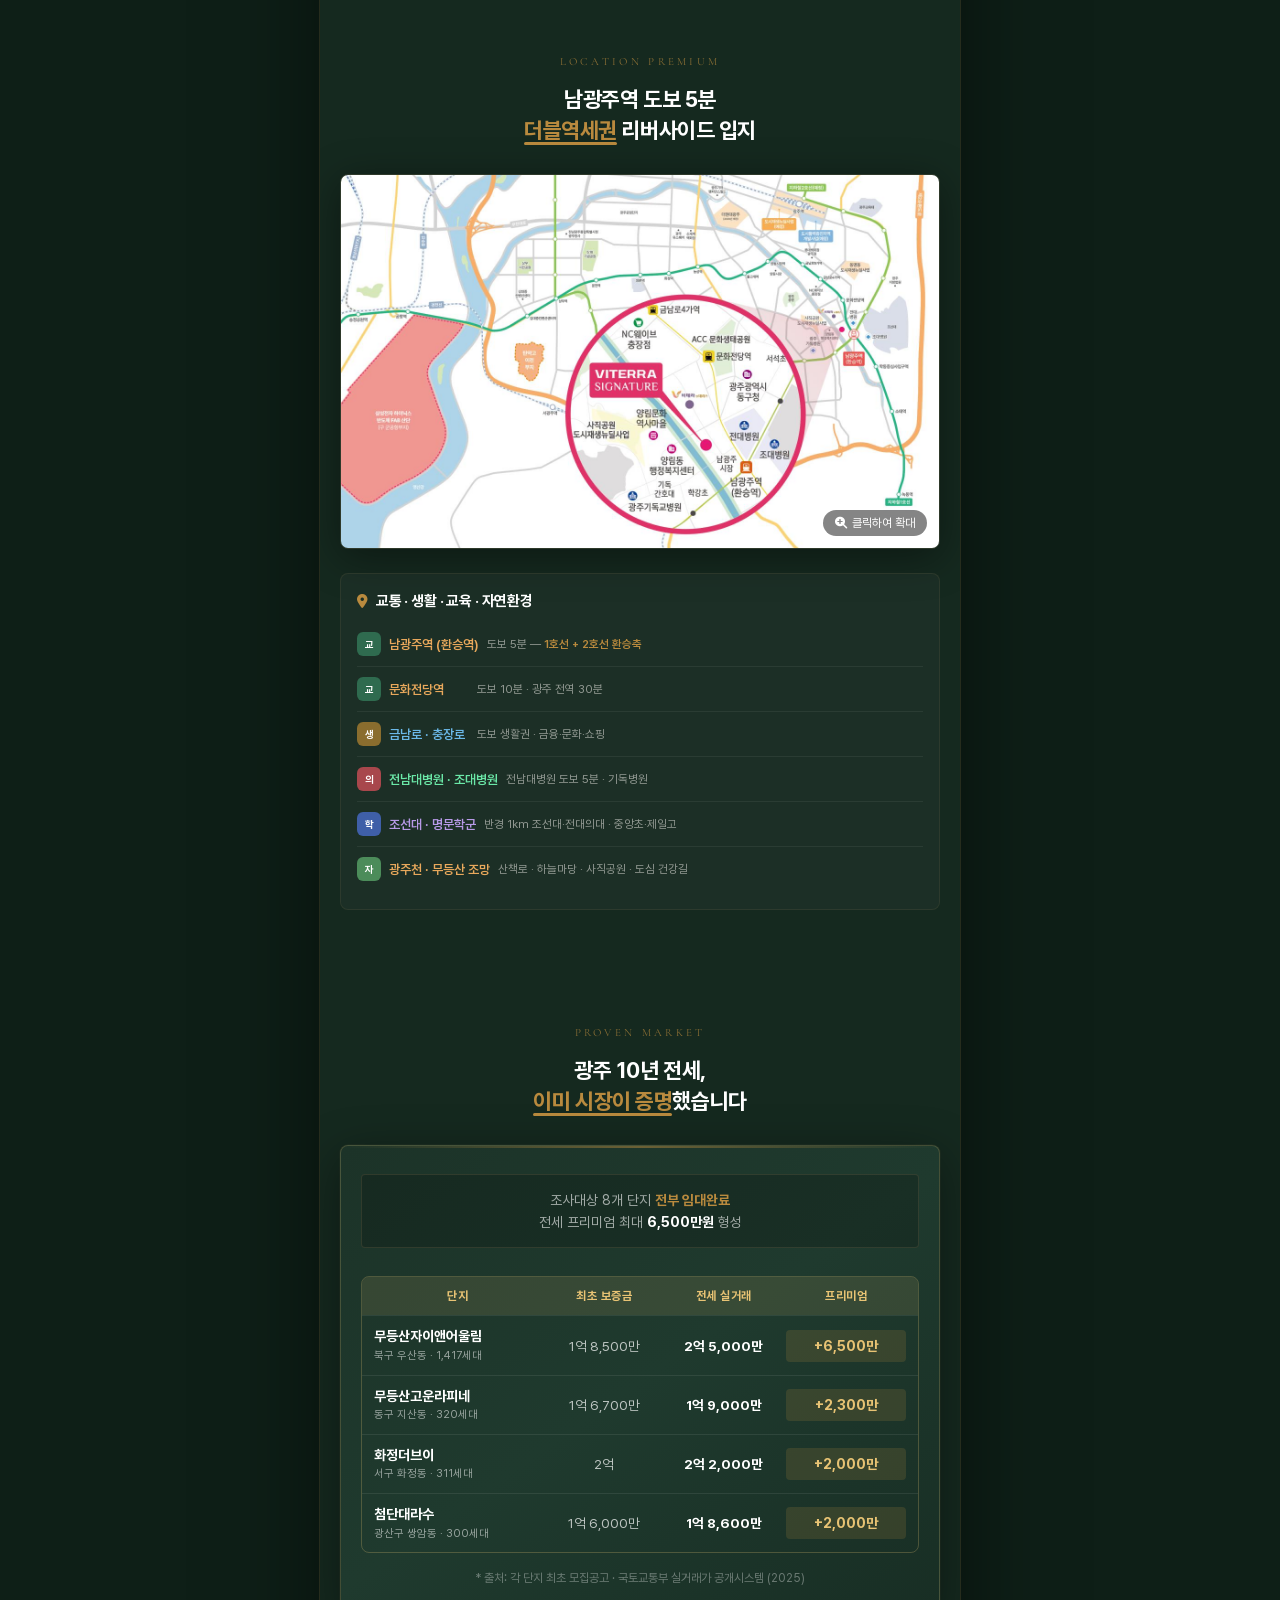
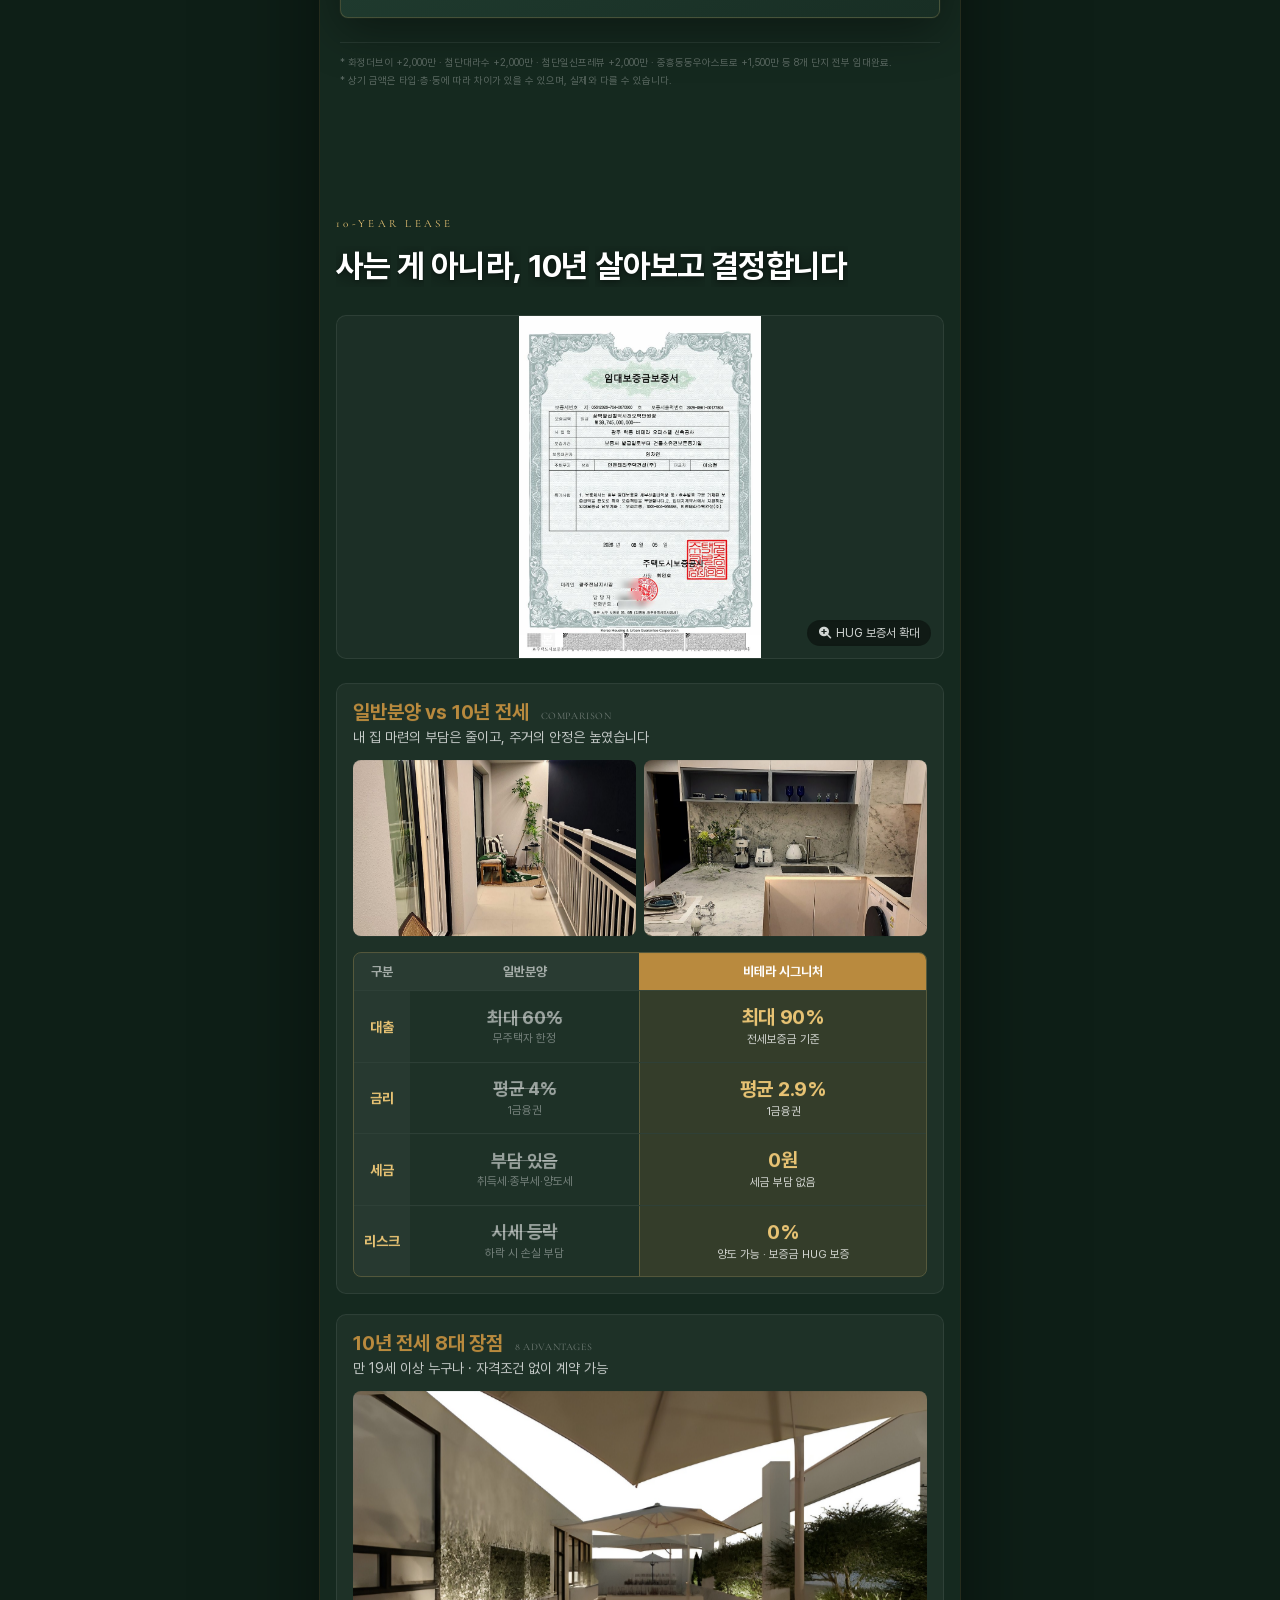
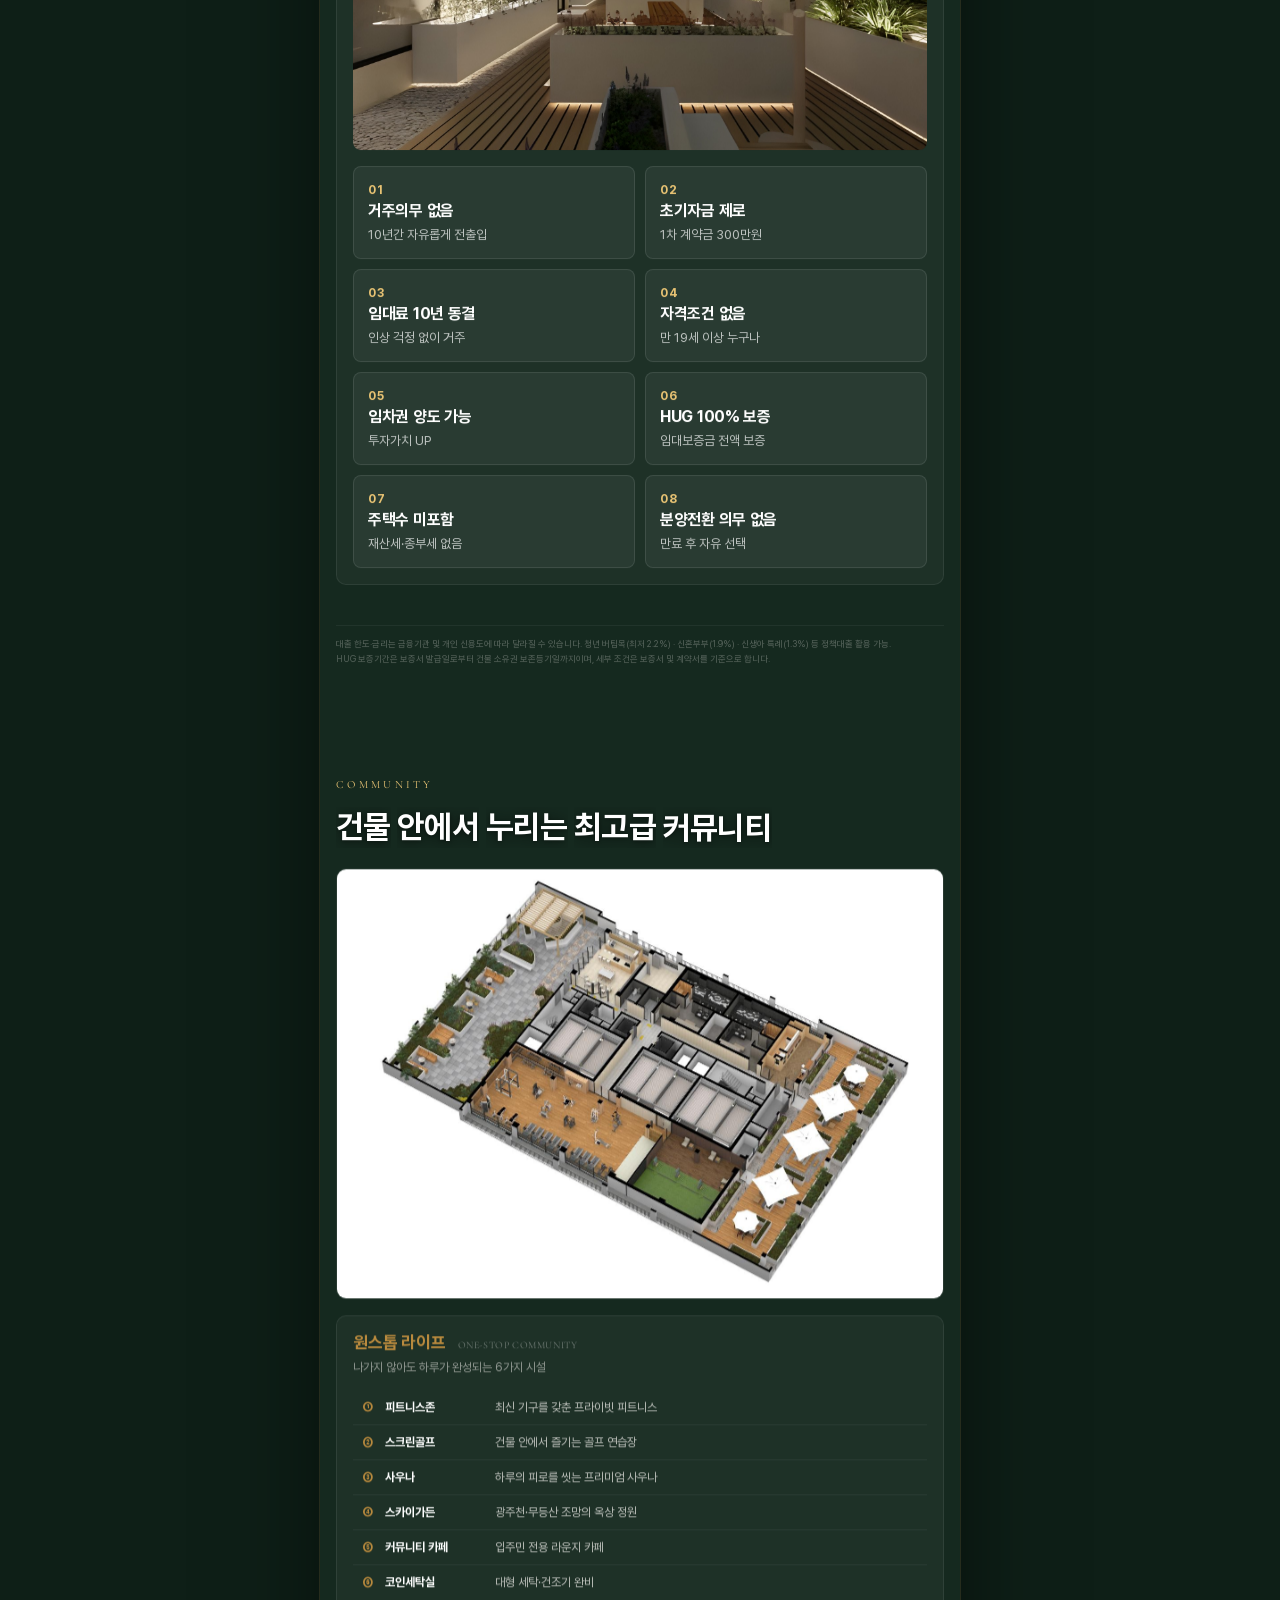
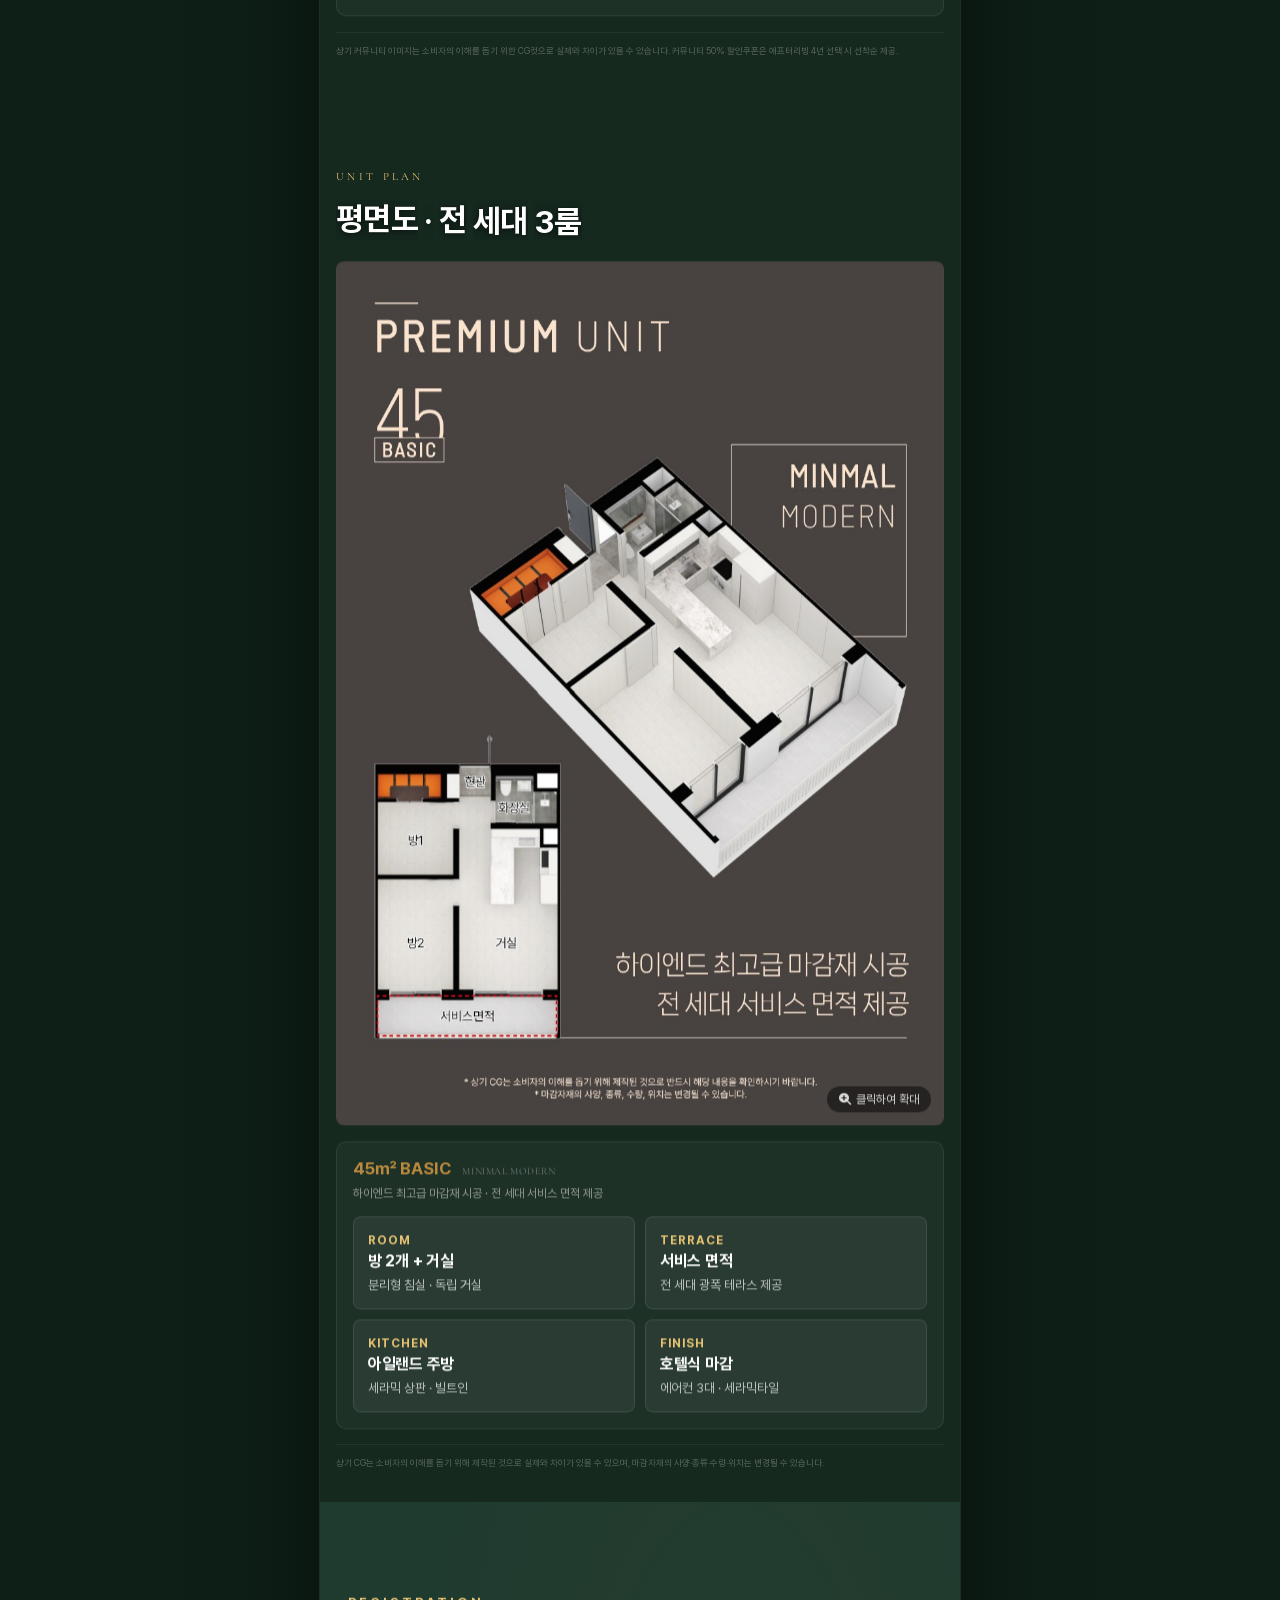
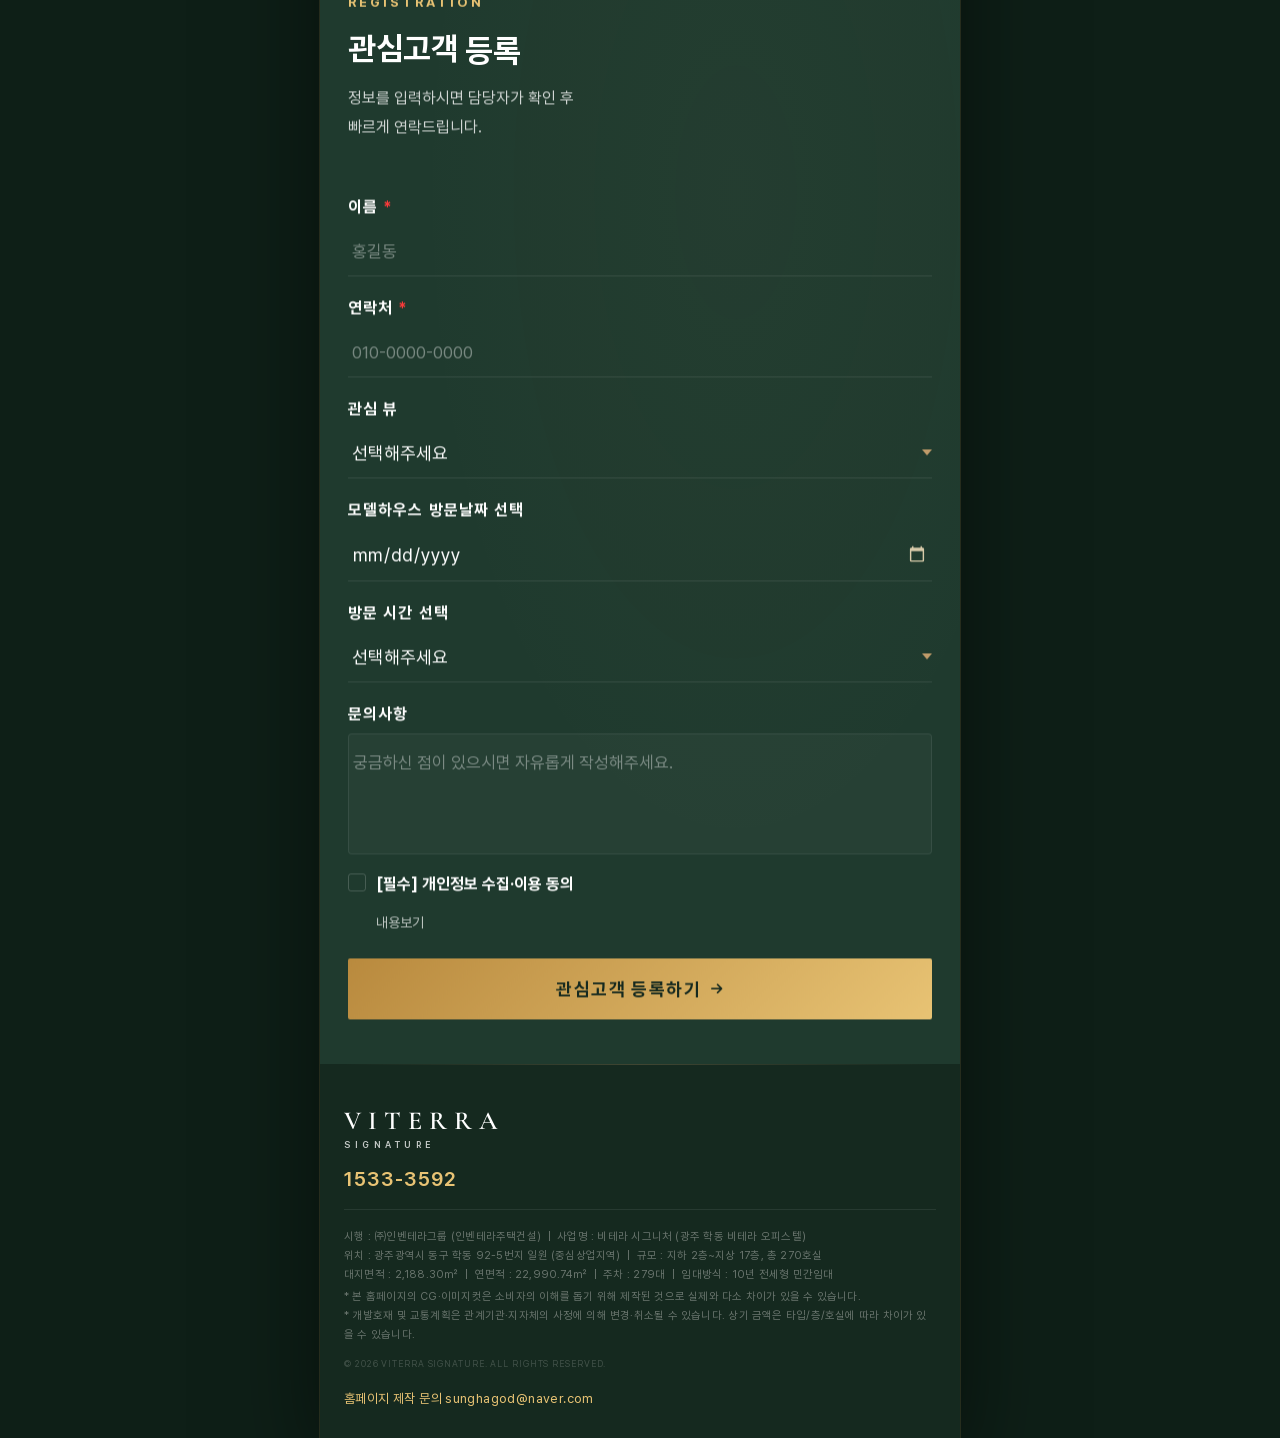
==== commit 9e578c76: "시장검증 리스트: 프리미엄 배지를 단지명 우측 정렬 Co-Authored-By: Claude Fable 5 <noreply@anthropic.com>" ====
--- a/public/index.html
+++ b/public/index.html
@@ -26,7 +26,7 @@
   <link rel="stylesheet" href="css/fonts.css?v=2">
   <link rel="stylesheet" href="css/fa.local.css?v=20260402">
   <link rel="stylesheet" href="css/style.css?v=v4a">
-  <link rel="stylesheet" href="css/theme.css?v=24">
+  <link rel="stylesheet" href="css/theme.css?v=25">
 </head>
 <body>
 
@@ -304,10 +304,10 @@
             </div>
             <div class="pm-list">
               <div class="pm-head"><span>단지</span><span>최초 보증금</span><span>전세 실거래</span><span>프리미엄</span></div>
-              <div class="pm-row"><b>무등산자이앤어울림<small>북구 우산동 · 1,417세대</small></b><span class="pm-a"><small>최초</small>1억 8,500만</span><span class="pm-arrow">→</span><span class="pm-now"><small>실거래</small>2억 5,000만</span><em>+6,500만</em></div>
-              <div class="pm-row"><b>무등산고운라피네<small>동구 지산동 · 320세대</small></b><span class="pm-a"><small>최초</small>1억 6,700만</span><span class="pm-arrow">→</span><span class="pm-now"><small>실거래</small>1억 9,000만</span><em>+2,300만</em></div>
-              <div class="pm-row"><b>화정더브이<small>서구 화정동 · 311세대</small></b><span class="pm-a"><small>최초</small>2억</span><span class="pm-arrow">→</span><span class="pm-now"><small>실거래</small>2억 2,000만</span><em>+2,000만</em></div>
-              <div class="pm-row"><b>첨단대라수<small>광산구 쌍암동 · 300세대</small></b><span class="pm-a"><small>최초</small>1억 6,000만</span><span class="pm-arrow">→</span><span class="pm-now"><small>실거래</small>1억 8,600만</span><em>+2,000만</em></div>
+              <div class="pm-row"><b>무등산자이앤어울림<small>북구 우산동 · 1,417세대</small></b><div class="pm-vals"><span class="pm-a"><small>최초</small>1억 8,500만</span><span class="pm-arrow">→</span><span class="pm-now"><small>실거래</small>2억 5,000만</span></div><em>+6,500만</em></div>
+              <div class="pm-row"><b>무등산고운라피네<small>동구 지산동 · 320세대</small></b><div class="pm-vals"><span class="pm-a"><small>최초</small>1억 6,700만</span><span class="pm-arrow">→</span><span class="pm-now"><small>실거래</small>1억 9,000만</span></div><em>+2,300만</em></div>
+              <div class="pm-row"><b>화정더브이<small>서구 화정동 · 311세대</small></b><div class="pm-vals"><span class="pm-a"><small>최초</small>2억</span><span class="pm-arrow">→</span><span class="pm-now"><small>실거래</small>2억 2,000만</span></div><em>+2,000만</em></div>
+              <div class="pm-row"><b>첨단대라수<small>광산구 쌍암동 · 300세대</small></b><div class="pm-vals"><span class="pm-a"><small>최초</small>1억 6,000만</span><span class="pm-arrow">→</span><span class="pm-now"><small>실거래</small>1억 8,600만</span></div><em>+2,000만</em></div>
             </div>
             <p class="s2b-source">* 출처: 각 단지 최초 모집공고 · 국토교통부 실거래가 공개시스템 (2025)</p>
           </div>
--- a/public/css/theme.css
+++ b/public/css/theme.css
@@ -236,18 +236,20 @@
 .sfp2-grid .adv2-c b{white-space:nowrap}
 @media (max-width:400px){.sfp2-grid{grid-template-columns:1fr !important}}
 
-/* ── 시장검증 리스트 v2 (라벨 HTML) ── */
+/* ── 시장검증 리스트 v3 ── */
+.pm-vals{display:contents}
 .pm-row .pm-arrow{display:none}
 .pm-row small{display:none}
 @media (max-width:560px){
   .pm-head{display:none}
-  .pm-row{display:flex !important;flex-wrap:wrap;align-items:center;gap:6px 8px;padding:14px 14px !important;text-align:left !important}
-  .pm-row b{flex:0 0 100%;text-align:left}
+  .pm-row{display:grid !important;grid-template-columns:1fr auto !important;grid-template-areas:"nm em" "vals vals" !important;align-items:center;column-gap:10px;row-gap:10px;padding:14px 14px !important;text-align:left !important}
+  .pm-row b{grid-area:nm;text-align:left}
+  .pm-row em{grid-area:em;align-self:start;margin:0 !important;padding:8px 12px !important;font-size:15px !important}
+  .pm-vals{display:flex;grid-area:vals;align-items:center;gap:8px;flex-wrap:wrap}
   .pm-row .pm-arrow{display:inline;color:var(--gold-lt)}
   .pm-row small{display:inline;color:rgba(255,255,255,.55);margin-right:4px;font-weight:500}
-  .pm-row > span{display:inline;font-size:13.5px !important;color:rgba(255,255,255,.85) !important;white-space:nowrap}
-  .pm-row > span.pm-now{font-weight:800 !important;color:#fff !important}
-  .pm-row em{margin-left:auto;padding:8px 12px !important;font-size:15px !important}
+  .pm-vals > span{display:inline;font-size:13.5px !important;color:rgba(255,255,255,.85) !important;white-space:nowrap}
+  .pm-vals > span.pm-now{font-weight:800 !important;color:#fff !important}
 }
 /* ── 헤더 워드마크 베이스라인 ── */
 .brand-mark--ko .bm-row{align-items:baseline !important}
